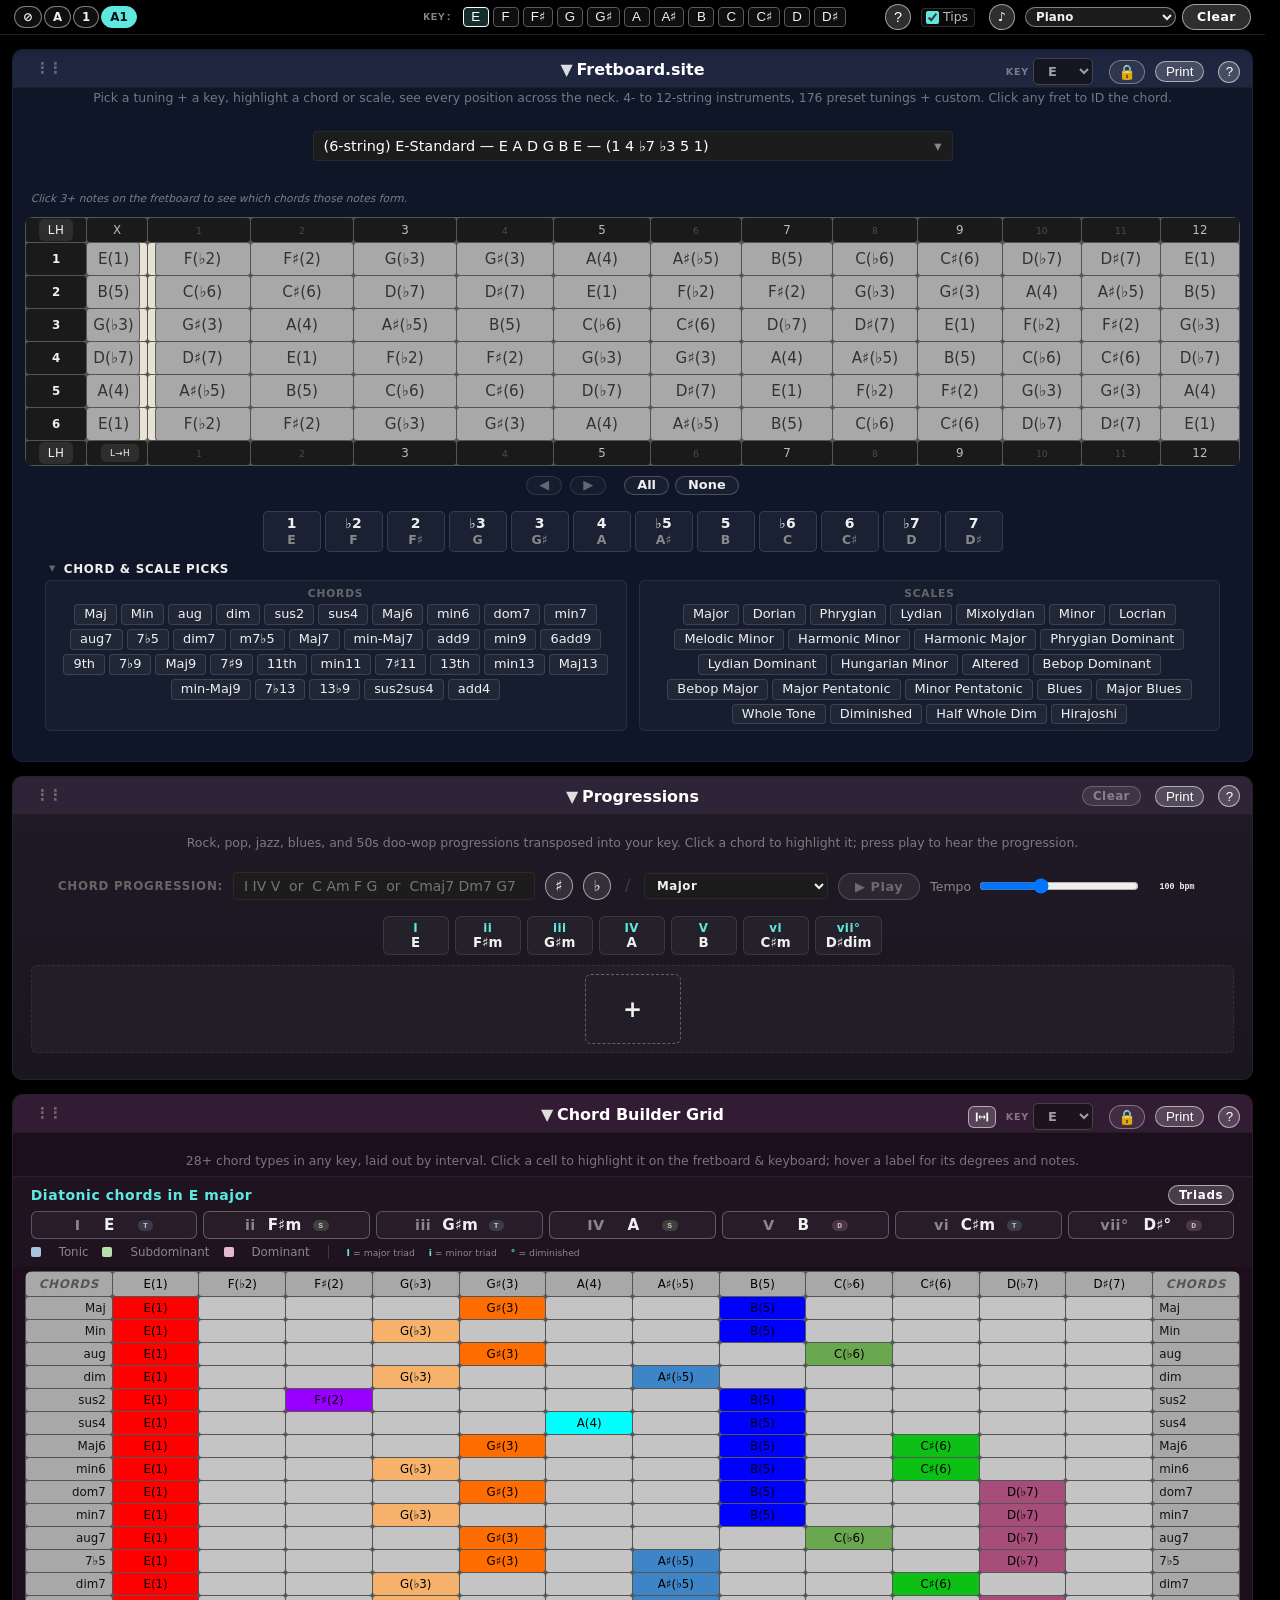
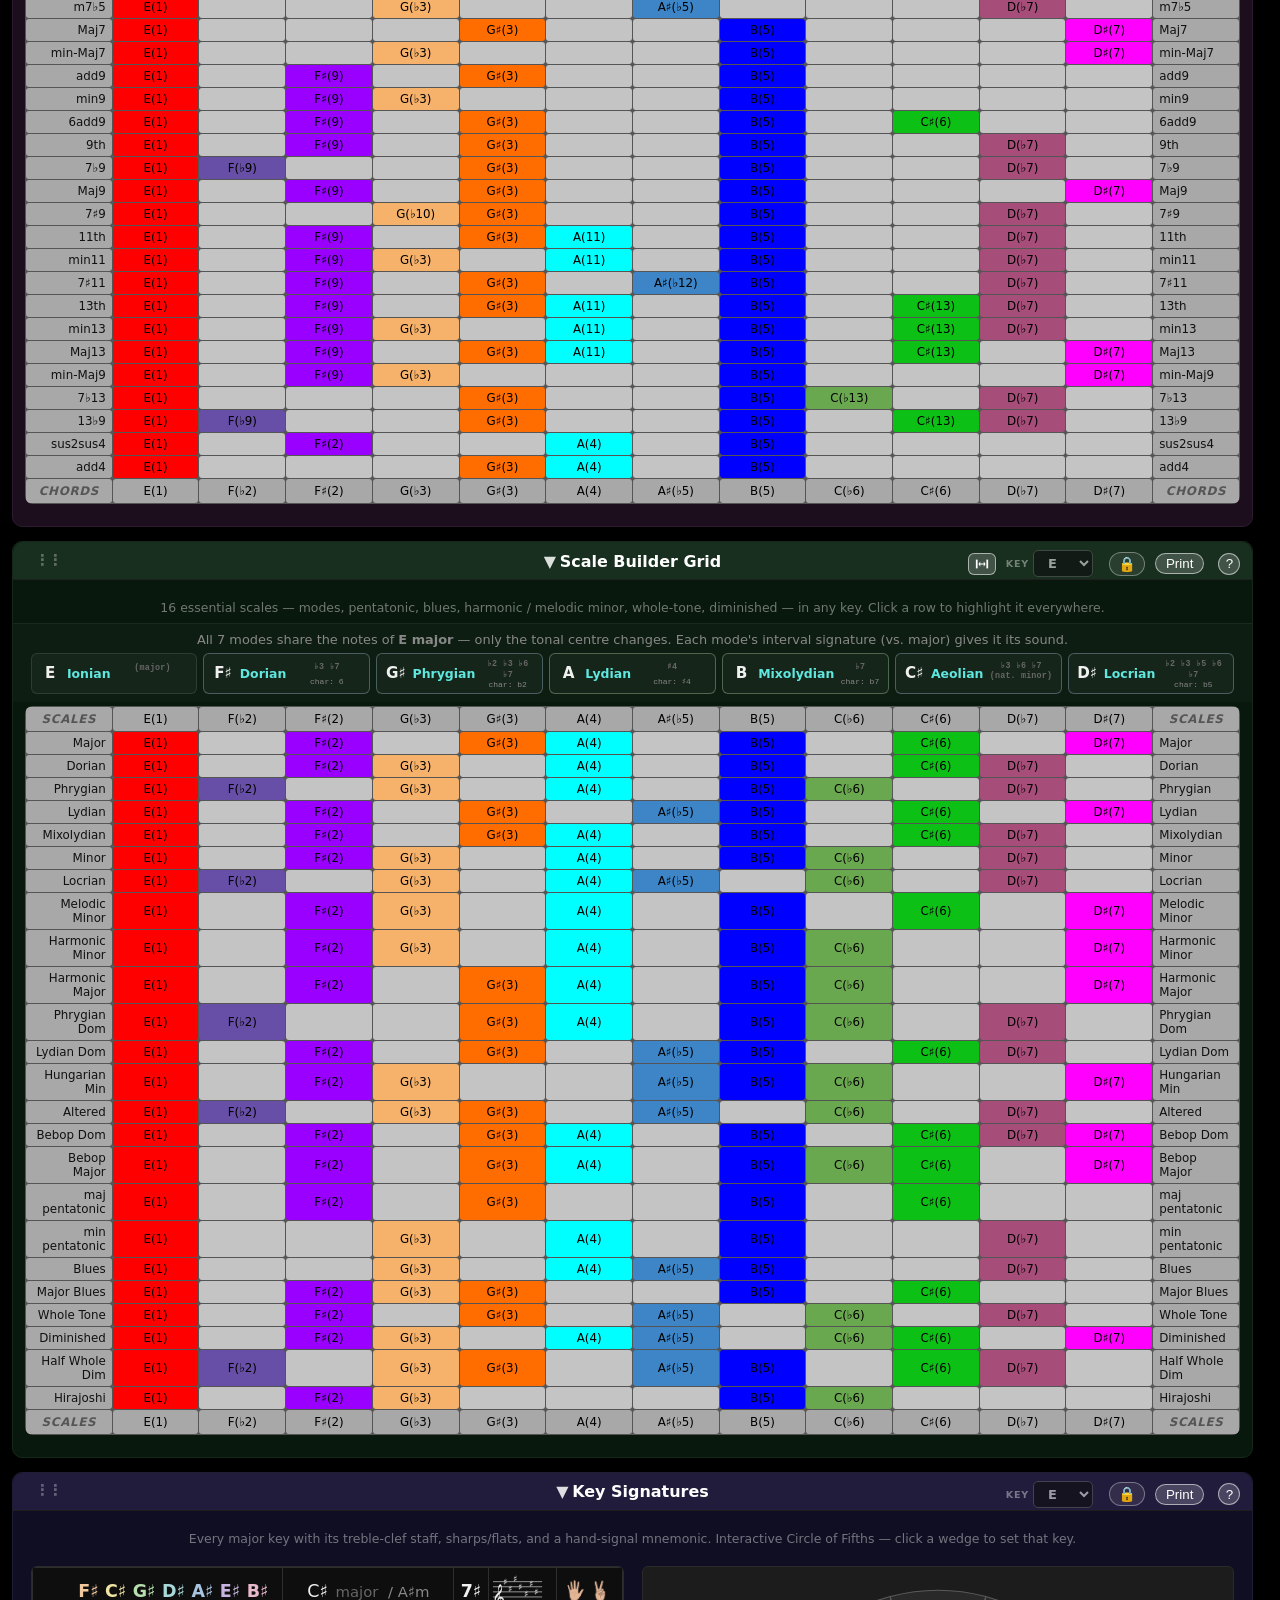
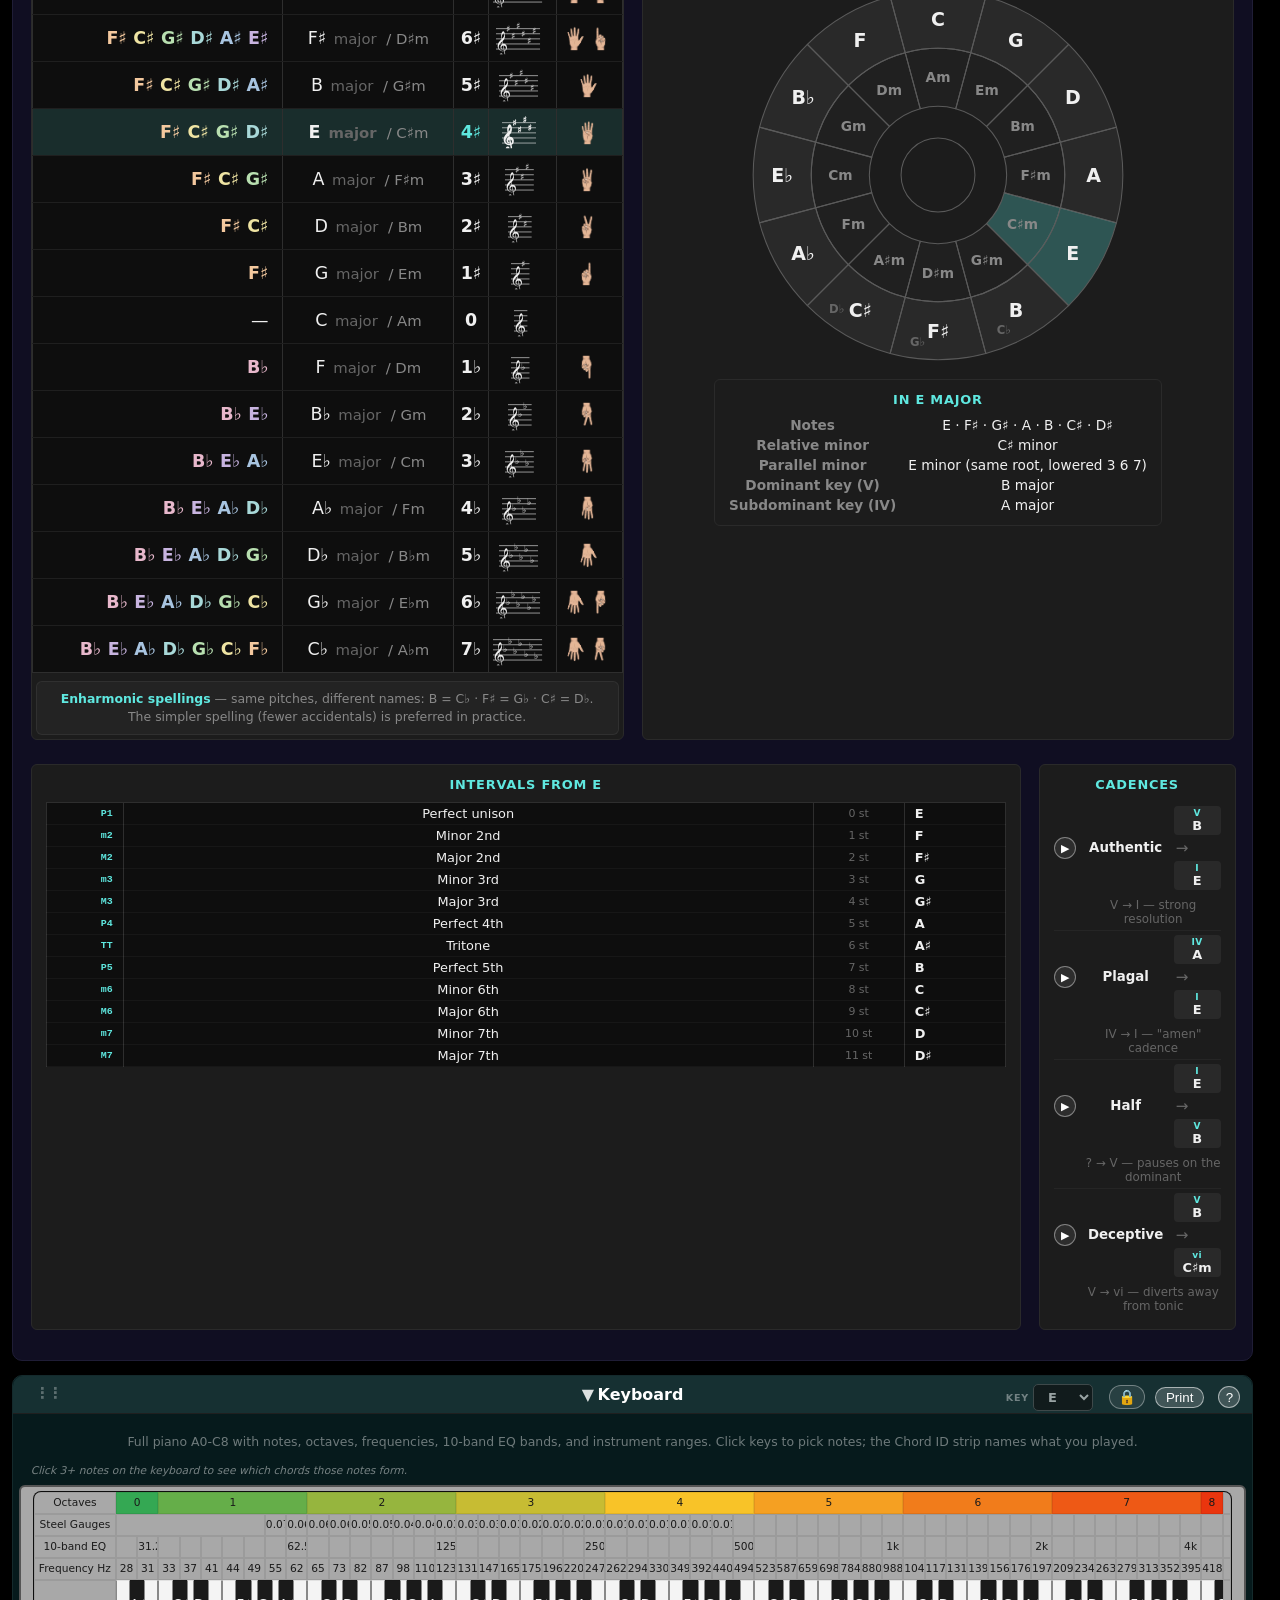
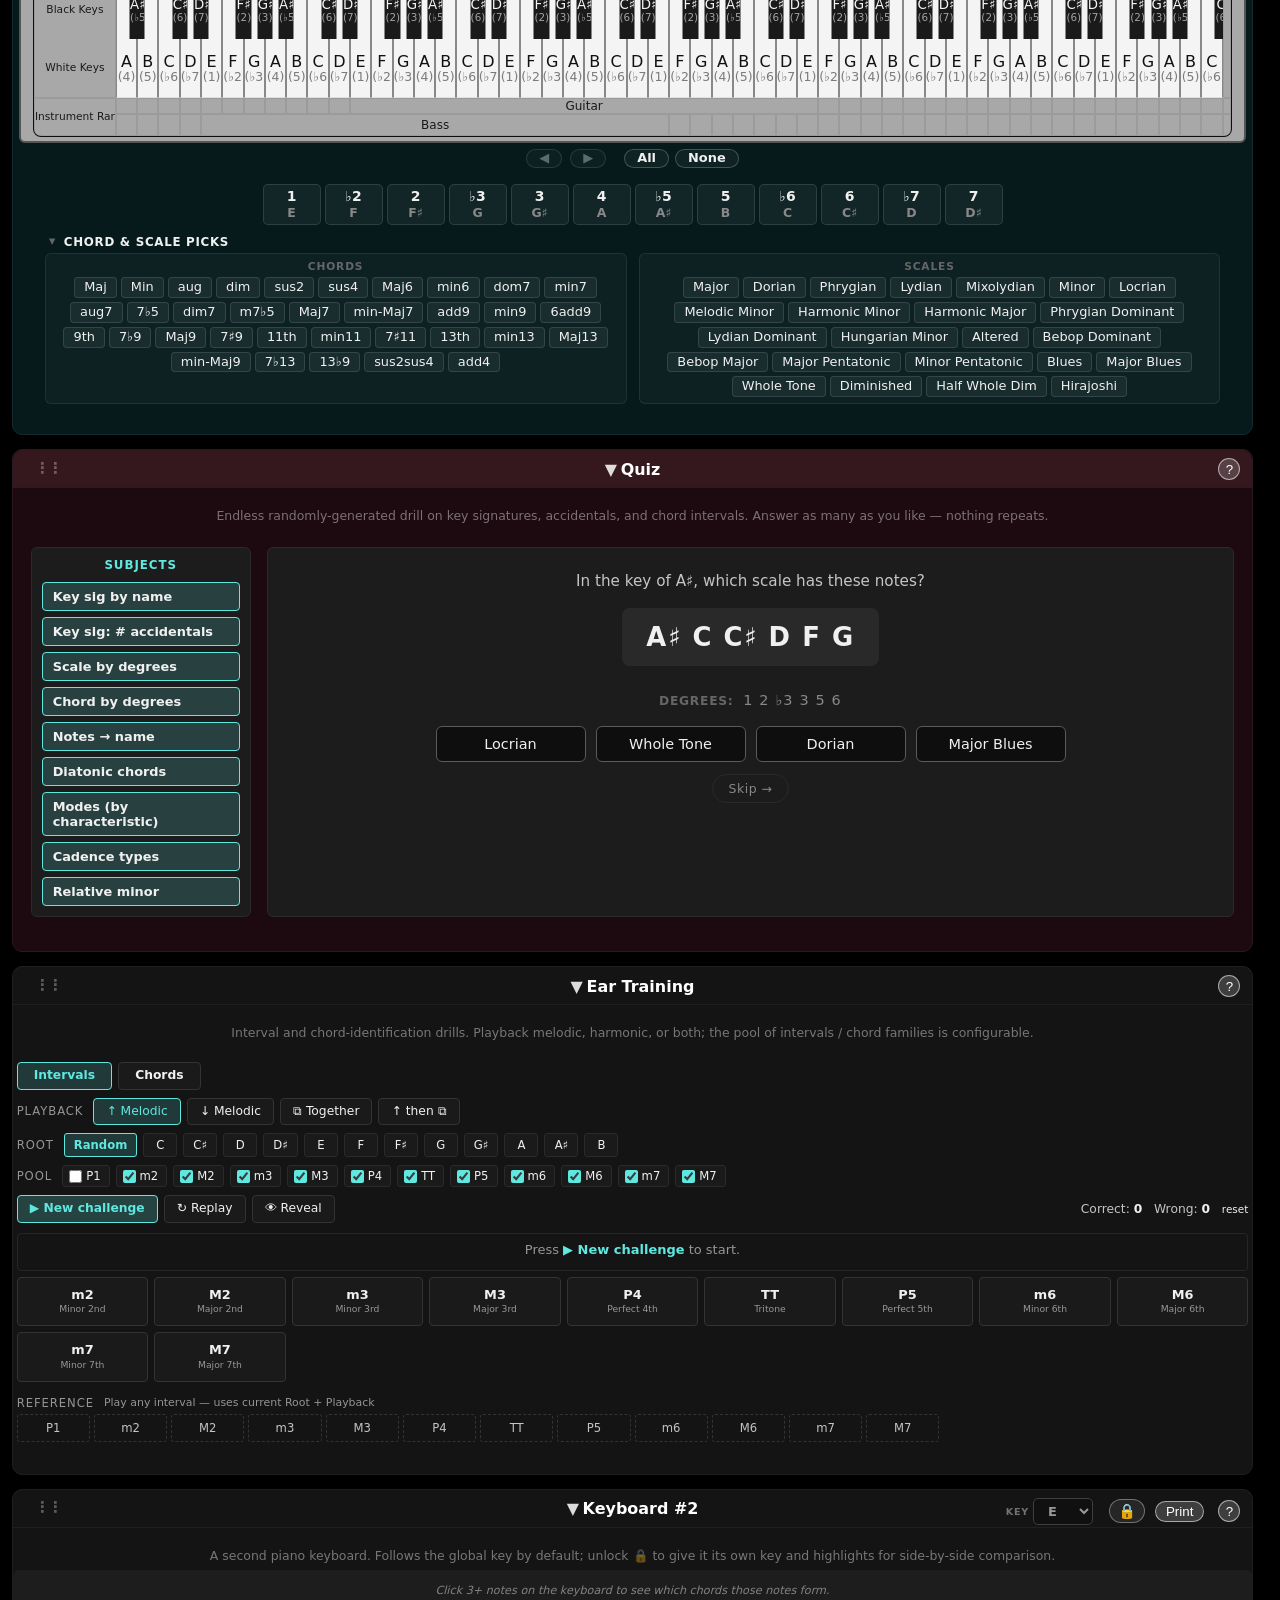
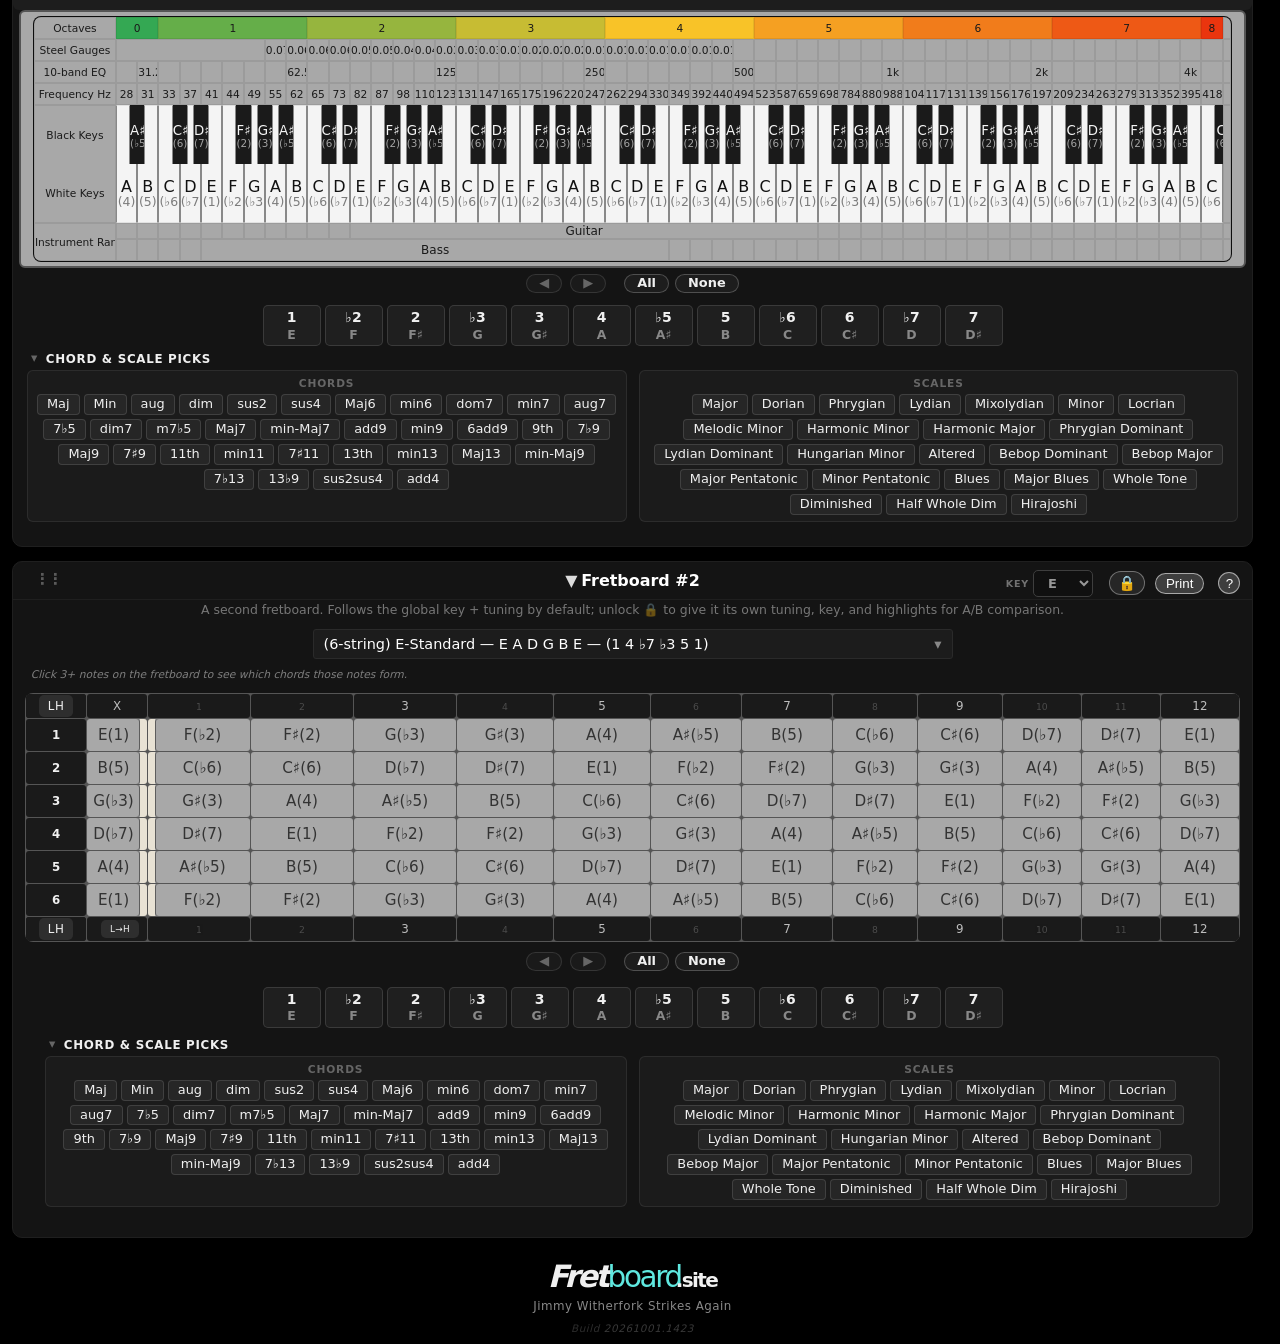
==== index.html @ fd61ff2c "applyState drives from SECTIONS registry + navigation banners Two structural improvements driving th" ====
<!doctype html>
<html lang="en">
<head>
<meta charset="utf-8">
<meta name="viewport" content="width=device-width, initial-scale=1, user-scalable=yes">

<!-- Primary SEO -->
<title>Fretboard.site — Free Guitar Chord & Scale Finder, Piano, Tab Editor</title>
<meta name="description" content="Free in-browser guitar chord finder, scale builder, fretboard explorer, piano keyboard, chord identifier, circle of fifths, and tab editor across 176 tunings.">
<meta name="author" content="Fretboard.site">
<meta name="robots" content="index, follow, max-image-preview:large">
<meta name="theme-color" content="#0a0a0a">
<link rel="canonical" href="https://fretboard.site/">

<!-- Content-Security-Policy. GitHub Pages can't send real headers so
     this ships as a meta tag; same enforcement, limited directives.
     Trust list:
       script-src — self, Google Analytics (gtag), unpkg (Tone.js).
       style-src  — self + inline (section rendering + a handful of
                    hl-colour inline overrides use style="…").
       media-src  — tonejs.github.io hosts the Salamander piano samples
                    the audio feature lazy-loads.
       connect-src — fretches to tonejs.github.io for the sample buffers
                    + GA beacon endpoints.
     frame-ancestors 'none' blocks clickjacking framing. -->
<meta http-equiv="Content-Security-Policy" content="default-src 'self'; script-src 'self' 'unsafe-inline' https://www.googletagmanager.com https://*.google-analytics.com https://unpkg.com; style-src 'self' 'unsafe-inline'; img-src 'self' data: https://*.google-analytics.com; media-src 'self' https://tonejs.github.io; connect-src 'self' https://*.google-analytics.com https://*.googletagmanager.com https://tonejs.github.io; font-src 'self' data:; frame-ancestors 'none'; base-uri 'self'; form-action 'self';">

<!-- Open Graph (Facebook / LinkedIn / iMessage previews) -->
<meta property="og:site_name" content="Fretboard.site">
<meta property="og:title" content="Fretboard.site — Free Guitar Chord & Scale Finder, Piano, Tab Editor">
<meta property="og:type" content="website">
<meta property="og:url" content="https://fretboard.site/">
<meta property="og:description" content="Free guitar chord finder, scale builder, fretboard explorer, piano keyboard, tab editor, chord identifier, circle of fifths, and 176-tuning database. Works for guitar, bass, ukulele, banjo, mandolin, lap & pedal steel.">
<meta property="og:image" content="https://fretboard.site/img/android-chrome-384x384.png">
<meta property="og:image:width" content="384">
<meta property="og:image:height" content="384">
<meta property="og:locale" content="en_US">

<!-- Twitter Card -->
<meta name="twitter:card" content="summary">
<meta name="twitter:title" content="Fretboard.site — Free Guitar Chord & Scale Finder, Piano, Tab Editor">
<meta name="twitter:description" content="Free guitar chord finder, scale builder, fretboard explorer, piano keyboard, tab editor, circle of fifths, and 176-tuning database for guitar, bass, uke, banjo, and steel.">
<meta name="twitter:image" content="https://fretboard.site/img/android-chrome-384x384.png">

<!-- Structured data: WebApplication so Google understands what the page is. -->
<script type="application/ld+json">
{
  "@context": "https://schema.org",
  "@type": "WebApplication",
  "name": "Fretboard",
  "alternateName": "Fretboard.site",
  "url": "https://fretboard.site/",
  "applicationCategory": "MultimediaApplication",
  "operatingSystem": "Web",
  "browserRequirements": "Requires JavaScript",
  "isAccessibleForFree": true,
  "description": "Free guitar chord finder, scale builder, fretboard explorer, piano keyboard, tab editor, chord identifier, circle of fifths, and 176-tuning database. Works for guitar, bass, ukulele, banjo, mandolin, lap and pedal steel.",
  "featureList": [
    "Guitar chord builder grid covering 28+ chord types",
    "Scale builder grid covering 16 scales (modes, pentatonic, blues, etc.)",
    "Click-to-pick chord identifier — name the notes you played",
    "Interactive fretboard for 4- to 12-string instruments in any key, with a second comparison fretboard for A/B tuning or key work",
    "Piano keyboard view with octave-correct frequencies and degree colouring, with a second comparison keyboard",
    "Circle of fifths and Key Signatures reference with treble-clef staves",
    "Progression builder with chord timeline, playback and tempo control",
    "Ear training — intervals, chord qualities, and scale degree drills",
    "Fake-book progression search across hundreds of jazz standards and lead sheets",
    "In-page tab editor with fretboard-click capture, print and handwriting blanks",
    "Endless music-theory practice quiz",
    "176 alternate tunings across guitar, bass, ukulele, banjo, lap and pedal steel",
    "Every selection is bookmarkable / shareable via URL state"
  ],
  "offers": { "@type": "Offer", "price": "0", "priceCurrency": "USD" }
}
</script>

<!-- FAQPage schema — eligible for rich-result FAQ snippets. -->
<script type="application/ld+json">
{
  "@context": "https://schema.org",
  "@type": "FAQPage",
  "mainEntity": [
    {
      "@type": "Question",
      "name": "How do I find a chord on guitar?",
      "acceptedAnswer": {
        "@type": "Answer",
        "text": "Pick a key in the Fretboard or Chord Builder section, then click any chord type in the chord grid (maj, min, 7, m7, dim, sus, etc.) to highlight every position of that chord across the entire fretboard in your chosen tuning."
      }
    },
    {
      "@type": "Question",
      "name": "How do I identify a chord by the notes I'm playing?",
      "acceptedAnswer": {
        "@type": "Answer",
        "text": "Use the Chord ID feature: click the fret cells (or piano keys) for the notes you're playing. Once you've selected three or more notes, Fretboard.site lists every matching chord — exact matches, chords contained in your selection, and chords your selection could complete with one or two extra notes."
      }
    },
    {
      "@type": "Question",
      "name": "What is the relative minor of a major key?",
      "acceptedAnswer": {
        "@type": "Answer",
        "text": "The relative minor sits a minor third (three semitones) below the major root and shares the same key signature. The Circle of Fifths in the Key Signatures section pairs each major key with its relative minor — e.g. C major / A minor, G major / E minor, F major / D minor."
      }
    },
    {
      "@type": "Question",
      "name": "How do I read a key signature?",
      "acceptedAnswer": {
        "@type": "Answer",
        "text": "Sharps and flats next to the treble clef tell you which notes are altered for the entire piece. The Key Signatures section shows the staff for every major key, the count of sharps or flats, the accidental notes themselves, and a hand-signal mnemonic (fingers up = sharps, fingers down = flats) for quick recall."
      }
    },
    {
      "@type": "Question",
      "name": "Does Fretboard.site work for instruments other than guitar?",
      "acceptedAnswer": {
        "@type": "Answer",
        "text": "Yes. The fretboard supports 4- to 12-string instruments and includes 176 preset tunings across guitar, bass, ukulele, banjo, mandolin, lap steel, and pedal steel — plus a fully editable Custom tuning. The piano keyboard, chord builder, scale builder, and key signatures sections are instrument-agnostic."
      }
    },
    {
      "@type": "Question",
      "name": "Is Fretboard.site free?",
      "acceptedAnswer": {
        "@type": "Answer",
        "text": "Yes. Fretboard.site is free to use in any modern browser, with no signup required for the chord/scale/fretboard tools. Every selection is encoded in the URL so you can bookmark or share an exact view."
      }
    }
  ]
}
</script>

<!-- Analytics — gtag is deferred until after the window 'load' event
     so its initial /g/collect POST doesn't race the rest of the boot
     sequence (which sometimes shows up as a misleading "Fetch failed
     loading" in the console even though the hit was sent via
     keepalive). transport_type: 'beacon' forces navigator.sendBeacon,
     which the browser doesn't surface as a fetch failure when the
     page is mid-unload. -->
<script>
  window.dataLayer = window.dataLayer || [];
  function gtag(){dataLayer.push(arguments);}
  window.addEventListener('load', function () {
    setTimeout(function () {
      const s = document.createElement('script');
      s.async = true;
      s.src = 'https://www.googletagmanager.com/gtag/js?id=G-F0MLX7FVSC';
      document.head.appendChild(s);
      gtag('js', new Date());
      gtag('config', 'G-F0MLX7FVSC', { transport_type: 'beacon' });
    }, 0);
  });
</script>

<!-- Icons / manifest -->
<link rel="icon" href="img/favicon.ico">
<link rel="apple-touch-icon" href="img/apple-touch-icon.png">
<link rel="manifest" href="img/site.webmanifest">

<!-- Analytics preconnect — overlap DNS/TLS with page parse so the
     deferred gtag loader (fired on window load) hits a warm socket. -->
<link rel="preconnect" href="https://www.googletagmanager.com" crossorigin>

<!-- Styles + scripts. defer=async-download, in-order execution after DOM
     parse — same effect as the old "load at end of body" trick without
     the layout reflow. -->
<!-- Preload the main app script so the browser fetches it in parallel
     with CSS parse instead of waiting for HTML parse completion. The
     visible fretboard SVG is painted by app.js, so this directly
     improves LCP. -->
<link rel="preload" href="js/app.js?v=20261001.1423" as="script">
<link rel="stylesheet" href="css/styles.css?v=20261001.1423">
<link rel="stylesheet" href="css/tab.css?v=20261001.1423">
<!-- Tone.js — polyphonic sampler + synth + FX rack. Lazy-loaded on
     first user audio interaction by app.js (loadTone()), not at page
     load: Tone instantiates an AudioContext + a deprecated
     ScriptProcessorNode probe on load, which would otherwise spam the
     console with autoplay-policy and deprecation warnings before the
     user has done anything. If the CDN is unreachable when first
     needed, the app falls back to its built-in triangle synth. -->
<script defer src="js/data.js?v=20261001.1423"></script>
<script defer src="js/help_text.js?v=20261001.1423"></script>
<script defer src="js/chord_lookup.js?v=20261001.1423"></script>
<script defer src="js/sortable.js?v=20261001.1423"></script>
<script defer src="js/app.js?v=20261001.1423"></script>
<script defer src="js/chord_boxes.js?v=20261001.1423"></script>
<script defer src="js/tab.js?v=20261001.1423"></script>
<script defer src="js/features.js?v=20261001.1423"></script>
<script defer src="js/sheetmusic.js?v=20261001.1423"></script>
</head>
<body>

<!-- Mobile-only hint. Shown on portrait phones; hidden on tablets/desktop
     and on landscape phones via the @media rules in styles.css. The
     close button writes `sf_mobile_hint_hidden=1` to localStorage so
     repeat visitors who dismissed the banner never see it again. -->
<div id="mobile_hint" role="note">
  <span>Fretboard.site — free guitar chord &amp; scale finder, piano keyboard, tab editor. Built for desktop; rotate to landscape or open on a wider screen for the full layout.</span>
  <button type="button" id="mobile_hint_dismiss" aria-label="Dismiss mobile notice" title="Hide this notice (we won't show it again on this device).">×</button>
</div>

<!-- Sticky site header: notes/degrees toggle on the left, KEY pills
     centered, audio + instrument + clear on the right. Stays pinned
     at the top so the controls follow the user as they scroll. The
     tuning indicator now lives in the Fretboard section header. -->
<header id="site_header" class="site_header_sticky">
  <span id="display_mode_group" class="display_mode_group" role="group" aria-label="Show notes and/or degrees">
    <button type="button" class="display_mode_btn" data-display="none" title="Hide both note names and degrees" aria-label="Hide note names and degrees">⊘</button>
    <button type="button" class="display_mode_btn" data-display="notes" title="Show note names only">A</button>
    <button type="button" class="display_mode_btn" data-display="degrees" title="Show degrees only">1</button>
    <button type="button" class="display_mode_btn" data-display="both" title="Show notes and degrees (default)">A1</button>
  </span>
  <!-- Global key picker — sits between the display-mode toggle (left)
       and the audio / instrument / clear controls (right). -->
  <div id="global_key_row" class="section_key_row"></div>
  <span id="site_global_controls">
    <button type="button" id="site_about" class="section_help" data-help="about" aria-label="About Fretboard.site" title="About Fretboard.site — a short tour of every section + tool on the page.">?</button>
    <label id="site_tips_wrap" class="site_tips_wrap" title="Toggle hover tooltips across the whole site">
      <input type="checkbox" id="site_tips_toggle" checked>
      <span class="site_tips_label">Tips</span>
    </label>
    <button type="button" id="audio_toggle" class="section_audio_toggle" aria-pressed="false" title="Audio off — click to play notes when you click a fret or key.">♪</button>
    <select id="instrument_select" class="instrument_select" title="Pick which instrument plays" aria-label="Instrument"></select>
    <a id="site_clear" class="section_clear" href="?" title="Wipe every URL parameter and return the whole site to its default state.">Clear</a>
  </span>
</header>
<!-- SEO-friendly intro lede: visible to crawlers, hidden for sighted users
     so the layout stays minimal. -->
<p id="seo_lede" class="sr_only">Fretboard.site is a free, browser-based music tool: build chords across 28+ types, audition 16 scales (including modes, pentatonic, and blues), identify chords from notes you played, explore a fretboard for any 4- to 12-string instrument across 176 alternate tunings, see every key signature with the circle of fifths, and edit guitar tablature inline. Works for guitar, bass, ukulele, banjo, mandolin, lap steel, and pedal steel.</p>

<details id="section_2" class="collapsible section" open><summary><h1 class="summary_title">Fretboard.site</h1><span class="summary_status"></span></summary>
  <div class="section_actions"><span class="summary_extras" data-summary-for="section_2"></span><button type="button" class="section_lock" data-lock-section="section_2" aria-label="Toggle: this section follows the global key or holds its own">🔒</button><button type="button" class="section_print" data-print-section="section_2" aria-label="Print">Print</button><button type="button" class="section_help" data-help="fretboard" aria-label="About" title="About this section: what it does and what each control is for.">?</button></div>
  <h2 class="sr_only">Interactive guitar fretboard explorer</h2>
  <p class="section_lead">Pick a tuning + a key, highlight a chord or scale, see every position across the neck. 4- to 12-string instruments, 176 preset tunings + custom. Click any fret to ID the chord.</p>
  <div id="fretboard_root"></div>
  <div id="fb_shift_root"></div>
  <div id="fb_below_root"></div>
  <br/>
</details>


<details id="section_11" class="collapsible section" open><summary><span class="summary_title">Progressions</span></summary><br/>
  <div class="section_actions"><button type="button" class="section_print" data-print-section="section_11" aria-label="Print">Print</button><button type="button" class="section_help" data-help="progressions" aria-label="About" title="About this section: what it does and what each control is for.">?</button></div>
  <h3 class="sr_only">Common chord progressions</h3>
  <p class="section_lead">Rock, pop, jazz, blues, and 50s doo-wop progressions transposed into your key. Click a chord to highlight it; press play to hear the progression.</p>
  <div id="progressions_root"></div>
  <br/>
</details>

<details id="section_3" class="collapsible section" open><summary><span class="summary_title">Chord Builder Grid</span><span class="summary_status"></span></summary><br/>
  <div class="section_actions"><span class="summary_extras" data-summary-for="section_3"></span><button type="button" class="section_lock" data-lock-section="section_3" aria-label="Toggle: this section follows the global key or holds its own">🔒</button><button type="button" class="section_print" data-print-section="section_3" aria-label="Print">Print</button><button type="button" class="section_help" data-help="chord_grid" aria-label="About" title="About this section: what it does and what each control is for.">?</button></div>
  <h2 class="sr_only">Chord builder — 28+ chord types in any key</h2>
  <p class="section_lead">28+ chord types in any key, laid out by interval. Click a cell to highlight it on the fretboard &amp; keyboard; hover a label for its degrees and notes.</p>
  <div id="diatonic_root"></div>
  <div id="inversions_root"></div>
  <div id="chord_grid_root"></div>
  <br/>
</details>

<details id="section_6" class="collapsible section" open><summary><span class="summary_title">Scale Builder Grid</span><span class="summary_status"></span></summary><br/>
  <div class="section_actions"><span class="summary_extras" data-summary-for="section_6"></span><button type="button" class="section_lock" data-lock-section="section_6" aria-label="Toggle: this section follows the global key or holds its own">🔒</button><button type="button" class="section_print" data-print-section="section_6" aria-label="Print">Print</button><button type="button" class="section_help" data-help="scale_grid" aria-label="About" title="About this section: what it does and what each control is for.">?</button></div>
  <h2 class="sr_only">Scale builder — modes, pentatonic, blues, and more</h2>
  <p class="section_lead">16 essential scales — modes, pentatonic, blues, harmonic / melodic minor, whole-tone, diminished — in any key. Click a row to highlight it everywhere.</p>
  <div id="modes_root"></div>
  <div id="scale_grid_root"></div>
  <br/>
</details>

<details id="section_9" class="collapsible section" open><summary><span class="summary_title">Key Signatures</span><span class="summary_status"></span></summary><br/>
  <div class="section_actions"><span class="summary_extras" data-summary-for="section_9"></span><button type="button" class="section_lock" data-lock-section="section_9" aria-label="Toggle: this section follows the global key or holds its own">🔒</button><button type="button" class="section_print" data-print-section="section_9" aria-label="Print">Print</button><button type="button" class="section_help" data-help="key_signatures" aria-label="About" title="About this section: what it does and what each control is for.">?</button></div>
  <h2 class="sr_only">Key signatures and circle of fifths reference</h2>
  <p class="section_lead">Every major key with its treble-clef staff, sharps/flats, and a hand-signal mnemonic. Interactive Circle of Fifths — click a wedge to set that key.</p>
  <div id="key_signatures_root"></div>
  <div id="key_extras_root"></div>
  <br/>
</details>

<details id="section_4" class="collapsible section" open><summary><span class="summary_title">Keyboard</span><span class="summary_status"></span></summary><br/>
  <div class="section_actions"><span class="summary_extras" data-summary-for="section_4"></span><button type="button" class="section_lock" data-lock-section="section_4" aria-label="Toggle: this section follows the global key or holds its own">🔒</button><button type="button" class="section_print" data-print-section="section_4" aria-label="Print">Print</button><button type="button" class="section_help" data-help="keyboard" aria-label="About" title="About this section: what it does and what each control is for.">?</button></div>
  <h2 class="sr_only">Interactive piano keyboard with degree colouring</h2>
  <p class="section_lead">Full piano A0-C8 with notes, octaves, frequencies, 10-band EQ bands, and instrument ranges. Click keys to pick notes; the Chord ID strip names what you played.</p>
  <div id="keyboard_key_root"></div>
  <div id="kb_identify_root"></div>
  <div class="ritz grid-container" ><table id="keyboard" class="waffle no-grid" cellspacing="0" cellpadding="0"><tbody><tr><td style="height:20px;width:80px;" class="s0" >Octaves</td><td class="s1"  colspan="6">0</td><td class="s2"  colspan="21">1</td><td class="s3"  colspan="21">2</td><td class="s4"  colspan="21">3</td><td class="s5"  colspan="21">4</td><td class="s6"  colspan="21">5</td><td class="s7"  colspan="21">6</td><td class="s8"  colspan="21">7</td><td class="s9"  colspan="3">8</td><td class="s10" ></td></tr><tr><td style="height:20px;" class="s11" >Steel Gauges</td><td class="s12"  colspan="21"></td><td class="s13"  colspan="3">0.072</td><td class="s14"  colspan="3">0.068</td><td class="s15"  colspan="3">0.068</td><td class="s16"  colspan="3">0.060</td><td class="s17"  colspan="3">0.056</td><td class="s18"  colspan="3">0.054</td><td class="s19"  colspan="3">0.048</td><td class="s13"  colspan="3">0.042</td><td class="s14"  colspan="3">0.038</td><td class="s15"  colspan="3">0.036</td><td class="s16"  colspan="3">0.034</td><td class="s17"  colspan="3">0.030</td><td class="s18"  colspan="3">0.028</td><td class="s19"  colspan="3">0.024</td><td class="s13"  colspan="3">0.021</td><td class="s14"  colspan="3">0.018</td><td class="s15"  colspan="3">0.017</td><td class="s16"  colspan="3">0.016</td><td class="s17"  colspan="3">0.014</td><td class="s18"  colspan="3">0.013</td><td class="s19"  colspan="3">0.012</td><td class="s13"  colspan="3">0.011</td><td class="s20"  colspan="3"></td><td class="s20"  colspan="3"></td><td class="s20"  colspan="3"></td><td class="s20"  colspan="3"></td><td class="s20"  colspan="3"></td><td class="s20"  colspan="3"></td><td class="s20"  colspan="3"></td><td class="s20"  colspan="3"></td><td class="s20"  colspan="3"></td><td class="s20"  colspan="3"></td><td class="s20"  colspan="3"></td><td class="s20"  colspan="3"></td><td class="s20"  colspan="3"></td><td class="s20"  colspan="3"></td><td class="s20"  colspan="3"></td><td class="s20"  colspan="3"></td><td class="s20"  colspan="3"></td><td class="s20"  colspan="3"></td><td class="s20"  colspan="3"></td><td class="s20"  colspan="3"></td><td class="s20"  colspan="3"></td><td class="s20"  colspan="3"></td><td class="s20"  colspan="3"></td><td class="s21" ></td></tr><tr><td style="height:20px;" class="s0" >10-band EQ</td><td class="s22"  colspan="3"></td><td class="s23" colspan="3">31.25</td><td class="s20"  colspan="3"></td><td class="s20"  colspan="3"></td><td class="s20"  colspan="3"></td><td class="s20"  colspan="3"></td><td class="s20"  colspan="3"></td><td class="s24"  colspan="3"></td><td class="s23" colspan="3">62.5</td><td class="s20"  colspan="3"></td><td class="s20"  colspan="3"></td><td class="s20"  colspan="3"></td><td class="s20"  colspan="3"></td><td class="s20"  colspan="3"></td><td class="s24"  colspan="3"></td><td class="s23" colspan="3">125</td><td class="s20"  colspan="3"></td><td class="s20"  colspan="3"></td><td class="s20"  colspan="3"></td><td class="s20"  colspan="3"></td><td class="s20"  colspan="3"></td><td class="s24"  colspan="3"></td><td class="s23" colspan="3">250</td><td class="s20"  colspan="3"></td><td class="s20"  colspan="3"></td><td class="s20"  colspan="3"></td><td class="s20"  colspan="3"></td><td class="s20"  colspan="3"></td><td class="s24"  colspan="3"></td><td class="s23" colspan="3">500</td><td class="s20"  colspan="3"></td><td class="s20"  colspan="3"></td><td class="s20"  colspan="3"></td><td class="s20"  colspan="3"></td><td class="s20"  colspan="3"></td><td class="s24"  colspan="3"></td><td class="s23" colspan="3">1k</td><td class="s20"  colspan="3"></td><td class="s20"  colspan="3"></td><td class="s20"  colspan="3"></td><td class="s20"  colspan="3"></td><td class="s20"  colspan="3"></td><td class="s24"  colspan="3"></td><td class="s23" colspan="3">2k</td><td class="s20"  colspan="3"></td><td class="s20"  colspan="3"></td><td class="s20"  colspan="3"></td><td class="s20"  colspan="3"></td><td class="s20"  colspan="3"></td><td class="s24"  colspan="3"></td><td class="s23" colspan="3">4k</td><td class="s20"  colspan="3"></td><td class="s10" ></td></tr><tr><td style="height:20px;" class="s0" >Frequency Hz</td><td class="s25"  colspan="3">28</td><td class="s23"  colspan="3">31</td><td class="s26"  colspan="3">33</td><td class="s27"  colspan="3">37</td><td class="s28"  colspan="3">41</td><td class="s29"  colspan="3">44</td><td class="s30"  colspan="3">49</td><td class="s25"  colspan="3">55</td><td class="s23"  colspan="3">62</td><td class="s26"  colspan="3">65</td><td class="s27"  colspan="3">73</td><td class="s28"  colspan="3">82</td><td class="s29"  colspan="3">87</td><td class="s30"  colspan="3">98</td><td class="s25"  colspan="3">110</td><td class="s23"  colspan="3">123</td><td class="s26"  colspan="3">131</td><td class="s27"  colspan="3">147</td><td class="s28"  colspan="3">165</td><td class="s29"  colspan="3">175</td><td class="s30"  colspan="3">196</td><td class="s25"  colspan="3">220</td><td class="s23"  colspan="3">247</td><td class="s26"  colspan="3">262</td><td class="s27"  colspan="3">294</td><td class="s28"  colspan="3">330</td><td class="s29"  colspan="3">349</td><td class="s30"  colspan="3">392</td><td class="s25"  colspan="3">440</td><td class="s23"  colspan="3">494</td><td class="s26"  colspan="3">523</td><td class="s27"  colspan="3">587</td><td class="s28"  colspan="3">659</td><td class="s29"  colspan="3">698</td><td class="s30"  colspan="3">784</td><td class="s25"  colspan="3">880</td><td class="s23"  colspan="3">988</td><td class="s26"  colspan="3">1047</td><td class="s27"  colspan="3">1175</td><td class="s28"  colspan="3">1319</td><td class="s29"  colspan="3">1397</td><td class="s30"  colspan="3">1568</td><td class="s25"  colspan="3">1760</td><td class="s23"  colspan="3">1976</td><td class="s26"  colspan="3">2093</td><td class="s27"  colspan="3">2349</td><td class="s28"  colspan="3">2637</td><td class="s29"  colspan="3">2794</td><td class="s30"  colspan="3">3136</td><td class="s25"  colspan="3">3520</td><td class="s23"  colspan="3">3951</td><td class="s26"  colspan="3">4186</td><td class="s10" ></td></tr><tr><td style="height:58px;" class="s31" >Black Keys</td><td class="s32" colspan="2"></td><td class="s33"  colspan="2">A♯</td><td class="s34" colspan="2"></td><td class="s35" colspan="2"></td><td class="s36"  colspan="2">C♯</td><td class="s37"></td><td class="s38"  colspan="2">D♯</td><td class="s39" colspan="2"></td><td class="s40" colspan="2"></td><td class="s41"  colspan="2">F♯</td><td class="s42"></td><td class="s43"  colspan="2">G♯</td><td class="s32"></td><td class="s44"  colspan="2">A♯</td><td class="s34" colspan="2"></td><td class="s35" colspan="2"></td><td class="s36"  colspan="2">C♯</td><td class="s37"></td><td class="s38"  colspan="2">D♯</td><td class="s39" colspan="2"></td><td class="s40" colspan="2"></td><td class="s41"  colspan="2">F♯</td><td class="s42"></td><td class="s43"  colspan="2">G♯</td><td class="s32"></td><td class="s44"  colspan="2">A♯</td><td class="s34" colspan="2"></td><td class="s35" colspan="2"></td><td class="s36"  colspan="2">C♯</td><td class="s37"></td><td class="s38"  colspan="2">D♯</td><td class="s39" colspan="2"></td><td class="s40" colspan="2"></td><td class="s41"  colspan="2">F♯</td><td class="s42"></td><td class="s43"  colspan="2">G♯</td><td class="s32"></td><td class="s44"  colspan="2">A♯</td><td class="s34" colspan="2"></td><td class="s35" colspan="2"></td><td class="s36"  colspan="2">C♯</td><td class="s37"></td><td class="s38"  colspan="2">D♯</td><td class="s39" colspan="2"></td><td class="s40" colspan="2"></td><td class="s41"  colspan="2">F♯</td><td class="s42"></td><td class="s43"  colspan="2">G♯</td><td class="s32"></td><td class="s44"  colspan="2">A♯</td><td class="s34" colspan="2"></td><td class="s35" colspan="2"></td><td class="s36"  colspan="2">C♯</td><td class="s37"></td><td class="s38"  colspan="2">D♯</td><td class="s39" colspan="2"></td><td class="s40" colspan="2"></td><td class="s41"  colspan="2">F♯</td><td class="s42"></td><td class="s43"  colspan="2">G♯</td><td class="s32"></td><td class="s44"  colspan="2">A♯</td><td class="s34" colspan="2"></td><td class="s35" colspan="2"></td><td class="s36"  colspan="2">C♯</td><td class="s37"></td><td class="s38"  colspan="2">D♯</td><td class="s39" colspan="2"></td><td class="s40" colspan="2"></td><td class="s41"  colspan="2">F♯</td><td class="s42"></td><td class="s43"  colspan="2">G♯</td><td class="s32"></td><td class="s44"  colspan="2">A♯</td><td class="s34" colspan="2"></td><td class="s35" colspan="2"></td><td class="s36"  colspan="2">C♯</td><td class="s37"></td><td class="s38"  colspan="2">D♯</td><td class="s39" colspan="2"></td><td class="s40" colspan="2"></td><td class="s41"  colspan="2">F♯</td><td class="s42"></td><td class="s43"  colspan="2">G♯</td><td class="s32"></td><td class="s44"  colspan="2">A♯</td><td class="s34" colspan="2"></td><td class="s35" colspan="2"></td><td class="s45 softmerge" ><div class="softmerge-inner" style="width:18px;left:-7px">C♯</div></td><td class="s46" ></td></tr><tr><td style="height:58px;" class="s0" >White Keys</td><td class="s47"  colspan="3">A</td><td class="s48"  colspan="3">B</td><td class="s49"  colspan="3">C</td><td class="s50"  colspan="3">D</td><td class="s51"  colspan="3">E</td><td class="s52"  colspan="3">F</td><td class="s53"  colspan="3">G</td><td class="s47"  colspan="3">A</td><td class="s48"  colspan="3">B</td><td class="s49"  colspan="3">C</td><td class="s50"  colspan="3">D</td><td class="s51"  colspan="3">E</td><td class="s52"  colspan="3">F</td><td class="s53"  colspan="3">G</td><td class="s47"  colspan="3">A</td><td class="s48"  colspan="3">B</td><td class="s49"  colspan="3">C</td><td class="s50"  colspan="3">D</td><td class="s51"  colspan="3">E</td><td class="s52"  colspan="3">F</td><td class="s53"  colspan="3">G</td><td class="s47"  colspan="3">A</td><td class="s48"  colspan="3">B</td><td class="s49"  colspan="3">C</td><td class="s50"  colspan="3">D</td><td class="s51"  colspan="3">E</td><td class="s52"  colspan="3">F</td><td class="s53"  colspan="3">G</td><td class="s47"  colspan="3">A</td><td class="s48"  colspan="3">B</td><td class="s49"  colspan="3">C</td><td class="s50"  colspan="3">D</td><td class="s51"  colspan="3">E</td><td class="s52"  colspan="3">F</td><td class="s53"  colspan="3">G</td><td class="s47"  colspan="3">A</td><td class="s48"  colspan="3">B</td><td class="s49"  colspan="3">C</td><td class="s50"  colspan="3">D</td><td class="s51"  colspan="3">E</td><td class="s52"  colspan="3">F</td><td class="s53"  colspan="3">G</td><td class="s47"  colspan="3">A</td><td class="s48"  colspan="3">B</td><td class="s49"  colspan="3">C</td><td class="s50"  colspan="3">D</td><td class="s51"  colspan="3">E</td><td class="s52"  colspan="3">F</td><td class="s53"  colspan="3">G</td><td class="s47"  colspan="3">A</td><td class="s48"  colspan="3">B</td><td class="s49" colspan="3">C</td><td class="s10" ></td></tr><tr><td style="height:20px;" class="s0"  rowspan="2">Instrument Ranges</td><td class="s54"  colspan="3"></td><td class="s54"  colspan="3"></td><td class="s54"  colspan="3"></td><td class="s55"  colspan="3"></td><td class="s56"  colspan="3"></td><td class="s56"  colspan="3"></td><td class="s56"  colspan="3"></td><td class="s56"  colspan="3"></td><td class="s56"  colspan="3"></td><td class="s56"  colspan="3"></td><td class="s57"  colspan="3"></td><td class="s58"  colspan="66">Guitar</td><td class="s54"  colspan="3"></td><td class="s54"  colspan="3"></td><td class="s54"  colspan="3"></td><td class="s54"  colspan="3"></td><td class="s55"  colspan="3"></td><td class="s54"  colspan="3"></td><td class="s54"  colspan="3"></td><td class="s54"  colspan="3"></td><td class="s54"  colspan="3"></td><td class="s54"  colspan="3"></td><td class="s54"  colspan="3"></td><td class="s54"  colspan="3"></td><td class="s54"  colspan="3"></td><td class="s54"  colspan="3"></td><td class="s54"  colspan="3"></td><td class="s54"  colspan="3"></td><td class="s54"  colspan="3"></td><td class="s54"  colspan="3"></td><td class="s54"  colspan="3"></td><td class="s10" ></td></tr><tr><td style="height:20px;" class="s54"  colspan="3"></td><td class="s54"  colspan="3"></td><td class="s54"  colspan="3"></td><td class="s59"  colspan="3"></td><td class="s60"  colspan="66">Bass</td><td class="s56"  colspan="3"></td><td class="s56"  colspan="3"></td><td class="s56"  colspan="3"></td><td class="s56"  colspan="3"></td><td class="s56"  colspan="3"></td><td class="s56"  colspan="3"></td><td class="s56"  colspan="3"></td><td class="s56"  colspan="3"></td><td class="s56"  colspan="3"></td><td class="s56"  colspan="3"></td><td class="s56"  colspan="3"></td><td class="s61"  colspan="3"></td><td class="s54"  colspan="3"></td><td class="s54"  colspan="3"></td><td class="s54"  colspan="3"></td><td class="s54"  colspan="3"></td><td class="s54"  colspan="3"></td><td class="s54"  colspan="3"></td><td class="s54"  colspan="3"></td><td class="s54"  colspan="3"></td><td class="s54"  colspan="3"></td><td class="s54"  colspan="3"></td><td class="s54"  colspan="3"></td><td class="s54"  colspan="3"></td><td class="s54"  colspan="3"></td><td class="s54"  colspan="3"></td><td class="s10" ></td></tr></tbody></table></div>
  <div id="kb_shift_root"></div>
  <div id="kb_below_root"></div>
  <br/>
</details>

<details id="section_7" class="collapsible section" open><summary><span class="summary_title">Quiz</span></summary><br/>
  <div class="section_actions"><button type="button" class="section_help" data-help="learn" aria-label="About" title="About this section: what it does and what each control is for.">?</button></div>
  <h2 class="sr_only">Music theory practice quiz</h2>
  <p class="section_lead">Endless randomly-generated drill on key signatures, accidentals, and chord intervals. Answer as many as you like — nothing repeats.</p>
  <div id="quiz_root"></div>
  <br/>
</details>

<details id="section_8" class="collapsible section feature_tab" open><summary><span class="summary_title">Tab</span></summary><br/>
  <div class="section_actions"><span class="summary_extras" data-summary-for="section_8"></span><button type="button" class="section_help" data-help="tab" aria-label="About" title="About this section: what it does and what each control is for.">?</button></div>
  <h2 class="sr_only">In-page guitar tab editor</h2>
  <p class="section_lead">In-page tab editor. Type fret numbers, articulation (h p / \ ~ x), capture frets from the mini-fretboard, add chord boxes, print blank or filled.</p>
  <div id="tab_section_root">
    <div class="tab_editor_panel">
    <div class="tab_controls">
      <label class="tab_ctl"><span>Title</span><input id="ctl_title" type="text" value="Untitled" maxlength="80"></label>
      <label class="tab_ctl"><span>Strings</span><select id="ctl_strings"><option>4</option><option>5</option><option>6</option><option>7</option><option selected>8</option><option>9</option><option>10</option><option>11</option><option>12</option></select></label>
      <label class="tab_ctl tab_ctl_tuning"><span>Tuning</span><select id="ctl_tuning"></select></label>
      <label class="tab_ctl"><span>Measures</span><input id="ctl_measures" type="number" min="1" max="64" value="8"></label>
      <label class="tab_ctl"><span>Beats / measure</span><input id="ctl_beats" type="number" min="2" max="12" value="4"></label>
      <label class="tab_ctl"><span>Subdivisions</span><select id="ctl_subdiv"><option value="1">1 (qtr)</option><option value="2" selected>2 (8th)</option><option value="3">3 (triplet)</option><option value="4">4 (16th)</option></select></label>
      <label class="tab_ctl"><span>Measures / line</span><select id="ctl_per_line"><option>2</option><option>3</option><option selected>4</option><option>5</option><option>6</option></select></label>
      <button type="button" id="btn_clear" class="ctl_btn" title="Erase every fret number from the tab. Chord boxes, title, tuning, and settings stay.">Clear notes</button>
      <button type="button" id="btn_low_high" class="ctl_btn" title="Reverse string order (highest at top)">⇅ flip strings</button>
      <button type="button" class="btn_print_blank ctl_btn" title="Print blank tab pages">Print blank</button>
      <button type="button" class="btn_print_tab ctl_btn" title="Print tab only (no chord boxes)">Print tab</button>
      <button type="button" class="btn_print_boxes ctl_btn" title="Print chord boxes only">Print boxes</button>
      <button type="button" class="btn_print ctl_btn" title="Print everything (chord boxes + tab)">Print all</button>
    </div>
    <div class="tab_help">
      <p>Type a fret number (0–99) into a cell.</p>
      <p>Symbols: <code>h</code> hammer, <code>p</code> pull, <code>/</code> slide up, <code>\</code> slide down, <code>~</code> vibrato, <code>x</code> mute.</p>
      <p>Cell navigation: <code>Tab</code> moves right, <code>Enter</code> moves down, arrow keys go any direction.</p>
      <p>String labels (left edge) are editable. <code>↑</code>&nbsp;/&nbsp;<code>↓</code> moves between strings; <code>Enter</code> drops into the first cell on the same row.</p>
    </div>
    <details id="tab_capture" class="tab_capture">
      <summary><span class="tab_capture_title">Capture from fretboard</span><span class="tab_capture_hint">Click a fret to write that value into the cursor cell.</span></summary>
      <div id="tab_capture_body">
        <div class="tab_capture_bar">
          <button type="button" class="tcap_btn tcap_btn_rec"   id="tcap_rec"   title="Record on/off — when on, fretboard clicks write to the cursor cell">⏺</button>
          <button type="button" class="tcap_btn"                id="tcap_chord" title="Chord lock — clicks stack on the same column without advancing the cursor">⫳</button>
          <button type="button" class="tcap_btn"                id="tcap_next"  title="Advance cursor by the step amount (without writing)">▶</button>
          <button type="button" class="tcap_btn"                id="tcap_back"  title="Erase last entry; cursor steps back">⌫</button>
          <button type="button" class="tcap_btn"                id="tcap_rest"  title="Rest — advance cursor without writing anything">⊘</button>
          <button type="button" class="tcap_btn"                id="tcap_reset" title="Cursor jumps to row 0 column 0">⏮</button>
          <span class="tcap_step" title="Cells the cursor advances after each fret click. 1 = one subdivision (an 8th note when subdiv=2), 2 = two subdivisions (a quarter note when subdiv=2), and so on.">Advance
            <button type="button" class="tcap_step_dn" id="tcap_step_dn" aria-label="Decrease advance">−</button>
            <span class="tcap_step_val" id="tcap_step_val">1</span>
            <button type="button" class="tcap_step_up" id="tcap_step_up" aria-label="Increase advance">+</button>
          </span>
          <span class="tcap_status" id="tcap_status" aria-live="polite"></span>
        </div>
        <div id="tab_mini_fretboard"></div>
      </div>
    </details>
    </div><!-- /.tab_editor_panel -->
    <details id="chord_boxes_section" class="chord_boxes_section" open>
      <summary>
        <span class="cb_title">Chord boxes</span>
        <span class="cb_hint">Click a fret to place a dot. Click above the box to toggle × (mute) or ○ (open). Use −/+ to slide the box up the neck.</span>
      </summary>
      <div class="cb_controls">
        <button type="button" id="cb_add" class="ctl_btn" title="Add a blank chord-box diagram above the tab.">+ Add box</button>
        <button type="button" id="cb_clear" class="ctl_btn" title="Remove every chord-box diagram. Written tab is untouched.">Clear all</button>
      </div>
      <div id="chord_boxes_grid"></div>
    </details>
    <div id="tab_paper">
      <div id="tab_title_block">
        <div id="tab_title_print" class="tab_title_print"></div>
        <div id="tab_subtitle_print" class="tab_subtitle_print"></div>
      </div>
      <div id="tab_grid"></div>
    </div>
  </div>
  <br/>
</details>

<details id="section_10" class="collapsible section feature_sheetmusic" open><summary><span class="summary_title">Sheet Music</span></summary><br/>
  <div class="section_actions"><button type="button" class="section_help" data-help="sheetmusic" aria-label="About" title="About this section: what it does and what each control is for.">?</button></div>
  <h2 class="sr_only">Searchable sheet-music & chord-progression library</h2>
  <p class="section_lead">Search 4,000+ jazz &amp; pop fake-book progressions. Each song shows key, time signature, chord changes, and Nashville-degree analysis for easy transposing.</p>
  <div id="sheetmusic_root">
    <div class="sm_placeholder">
      Searchable chord progressions extracted from the fake-book library — 4,000+ jazz / pop standards with key, time signature, and Nashville-degree analysis. Currently in admin testing; data wiring is the next stage.
    </div>
  </div>
  <br/>
</details>

<details id="section_12" class="collapsible section"><summary><span class="summary_title">Ear Training</span></summary><br/>
  <div class="section_actions"><button type="button" class="section_help" data-help="ear_training" aria-label="About" title="About this section: what it does and what each control is for.">?</button></div>
  <h2 class="sr_only">Ear training — interval &amp; chord identification drills</h2>
  <p class="section_lead">Interval and chord-identification drills. Playback melodic, harmonic, or both; the pool of intervals / chord families is configurable.</p>
  <div id="ear_root"></div>
  <br/>
</details>

<details id="section_14" class="collapsible section kb_instance_2" data-kb-inst="2" open><summary><span class="summary_title">Keyboard #2</span><span class="summary_status"></span></summary><br/>
  <div class="section_actions"><span class="summary_extras" data-summary-for="section_14"></span><button type="button" class="section_lock" data-lock-section="section_14" aria-label="Toggle: this section follows the global key or holds its own">🔒</button><button type="button" class="section_print" data-print-section="section_14" aria-label="Print">Print</button><button type="button" class="section_help" data-help="keyboard" aria-label="About" title="About this section: what it does and what each control is for.">?</button></div>
  <h2 class="sr_only">Second keyboard — independent key</h2>
  <p class="section_lead">A second piano keyboard. Follows the global key by default; unlock 🔒 to give it its own key and highlights for side-by-side comparison.</p>
  <div id="keyboard_key_root_2"></div>
  <div id="kb_identify_root_2"></div>
  <div id="kb_waffle_wrap_2"></div>
  <div id="kb_shift_root_2"></div>
  <div id="kb_below_root_2"></div>
  <br/>
</details>

<details id="section_13" class="collapsible section fb_instance_2" data-fb-inst="2" open><summary><span class="summary_title">Fretboard #2</span><span class="summary_status"></span></summary>
  <div class="section_actions"><span class="summary_extras" data-summary-for="section_13"></span><button type="button" class="section_lock" data-lock-section="section_13" aria-label="Toggle: this section follows the global key or holds its own">🔒</button><button type="button" class="section_print" data-print-section="section_13" aria-label="Print">Print</button><button type="button" class="section_help" data-help="fretboard" aria-label="About" title="About this section: what it does and what each control is for.">?</button></div>
  <h2 class="sr_only">Second fretboard — independent tuning and key</h2>
  <p class="section_lead">A second fretboard. Follows the global key + tuning by default; unlock 🔒 to give it its own tuning, key, and highlights for A/B comparison.</p>
  <div id="fretboard_root_2"></div>
  <div id="fb_shift_root_2"></div>
  <div id="fb_below_root_2"></div>
  <br/>
</details>

<footer id="site_footer">
  <div id="site_title"><a href="?" aria-label="Reset to Fretboard.site home view"><span class="slant" aria-hidden="true">Fret</span><span class="finder" aria-hidden="true">board</span><span class="pro" aria-hidden="true">.site</span></a></div>
  <a href="#" id="reset_section_order" style="display:none" title="Return every section to the original top-to-bottom order.">Reset section order</a>
  <a href="#" id="footer_witherfork">Jimmy Witherfork Strikes Again</a>
  <div id="build_num">20261001.1423</div>
</footer>

</body>
</html>
---- css/styles.css ----
/*********************************************************************************************************************
                            NOIR WHITE THEME — palette tokens
*********************************************************************************************************************/
:root {
  /* Three-level dark palette so every layer reads distinctly:
       page  (deepest, almost-black)  →  section body (lifted)  →  section
       header (brightest of the three, sits like a tab on top of the body).
     Inputs / popovers reuse --bg-elevated (mid-tone). */
  --bg:            #000000;   /* page background — pure black */
  --bg-elevated:   #1c1c1c;   /* inputs / popovers / dropdowns */
  --bg-hover:      #2a2a2a;
  --surface:       #141414;   /* section body — lifted from the page */
  --surface-head:  #232323;   /* section header — top tab, brightest layer */
  --status-bg:     #0e0e0e;   /* sticky status bar — between page and section body */
  --surface-raised:#1a1a1a;
  --border:        #2e2e2e;
  --border-strong: #5a5a5a;
  --border-soft:   #1a1a1a;
  --fg:            #ffffff;
  --text:          #f0f0f0;
  --muted:         #888888;
  --muted-dim:     #666666;
  --accent:        #ffffff;
  --accent-hi:     #5fe8e0;
  --catno:         #5fe8e0;
  --radius:        6px;
  --input-h:       28px;
  --font: Optima, "Optima Nova", "Avenir Next", Avenir, Futura, "Trebuchet MS", Geneva, "Helvetica Neue", system-ui, sans-serif;
}

/*********************************************************************************************************************
                            WIDTHS / HEIGHTS
*********************************************************************************************************************/
table                                      {  min-width:960px;  width:98%;                                           }
.section                                   {  width:98%; min-width:1000px; max-width: 1400px; margin:14px auto; padding:0;
                                              border-radius:10px;
                                              background: var(--surface);
                                              border: 1px solid #1f1f1f;
                                              box-shadow: 0 4px 14px rgba(0,0,0,0.45),
                                                          0 1px 3px rgba(0,0,0,0.35),
                                                          0 1px 0 rgba(255,255,255,0.03) inset;                        }
/* Nested sections (e.g. Tunings inside Fretboard) get a softer shadow so
   they read as lifted slightly off the parent card without competing. */
.nested_section                            {  box-shadow: 0 2px 6px rgba(0,0,0,0.35),
                                                          0 1px 0 rgba(255,255,255,0.03) inset !important;             }
/* Progressions sits between Fretboard and Chord Builder — slightly
   warmer surface so the section reads as a distinct workspace. */
#section_11                                {  background: linear-gradient(180deg,
                                                #1f1a25 0%, #1a1620 100%) !important;                                   }
#view_src, #print_btn                      {  width:100px;                                                           }                
.cg_chord_label                            {  width:88px !important;                                                 }
.cg_deg_header                             {  height:24px !important;                                                 }
#f0,#f_cyo,#f_cyo_dark                     {  width:5%;                                                              }
#f1                                        {  width:8.5%;                                                            }            
#f2,#f3                                    {  width:8.5%;                                                            }
#f4,#f5                                    {  width:8%;                                                              }
#f6,#f7                                    {  width:7.5%;                                                            }
#f8,#f9                                    {  width:7%;                                                              }
#f10,#f11,#f12                             {  width:6.5%;                                                            }                
/*********************************************************************************************************************
                            BG COLORS
*********************************************************************************************************************/
body, #hl_button                           {  background-color: var(--bg) !important;                                }
#hl_button_x, #view_src, #print_btn,table  {  background-color:#0e0e0e;                                              }
#section_3,#section_4,#section_5, #section_1,#section_2
                                           {  background-color:#0a0a0a;                                              }
/* Fretboard + chord/scale grids share the same light 'tabletop' so the three
   visualizations read as one family. Tunings list stays on the dark surface. */
/* Table bg now acts as the "grout" between cells — darker than the cell
   fills (#a8a8a8) so the 1px border-spacing reads as a deliberate frame
   around every cell rather than empty gap. */
:is(#fretboard, #fretboard_2), #chord_grid, #scale_grid
                                           {  background-color:#555555;                                              }
#_no_highlight_, #_x_                      {  background-color:#a8a8a8;                                              }
/* Slightly lighter grey for the empty interior cells in the chord +
   scale builder grids so the populated cells pop a bit more. */
#chord_grid #_x_, #scale_grid #_x_         {  background-color:#c4c4c4;                                              }
#tunings                                   {  background-color:#0a0a0a;                                              }
table.sortable                             {  background-color:#0a0a0a;                                              }
table.sortable tbody tr:nth-child(odd)     {  background-color:#1a1a1a;                                              }
#fretnums, #f_cyo_dark                     {  background-color:#1a1a1a;                                              }
#_x_                                       {  accent-color:#1a1a1a;                                                  }
#red_bg                                    {  background-color:#ff0000 !important;                                   } 
#_1_                                       {  background-color:#ff0000;  accent-color:#ff0000;                       }
#_b2_                                      {  background-color:#674ea7;  accent-color:#674ea7;                       } 
#_2_                                       {  background-color:#9900ff;  accent-color:#9900ff;                       }
#_b3_                                      {  background-color:#f6b26b;  accent-color:#f6b26b;                       }
#_3_                                       {  background-color:#ff6d01;  accent-color:#ff6d01;                       }
#_4_                                       {  background-color:#00ffff;  accent-color:#00ffff;                       }
#_b5_                                      {  background-color:#3d85c6;  accent-color:#3d85c6;                       }
#_5_                                       {  background-color:#0000ff;  accent-color:#0000ff;                       }
#_b6_                                      {  background-color:#6aa84f;  accent-color:#6aa84f;                       }
#_6_                                       {  background-color:#0cc016;  accent-color:#0cc016;                       }
#_b7_                                      {  background-color:#a64d79;  accent-color:#a64d79;                       }
#_7_                                       {  background-color:#ff00ff;  accent-color:#ff00ff;                       }
/* Screen-reader-only utility: kept in the DOM so crawlers and assistive
   tech read it, but invisible (and not focusable) for sighted users. */
.sr_only {
  position: absolute !important;
  width: 1px !important;
  height: 1px !important;
  padding: 0 !important;
  margin: -1px !important;
  overflow: hidden !important;
  clip: rect(0, 0, 0, 0) !important;
  white-space: nowrap !important;
  border: 0 !important;
}
/* Section lead paragraphs — one-line summary of what each section
   does, shown muted and compact right under the section's title bar.
   Visible to sighted users and remains readable to crawlers (not
   using .sr_only). Hidden when printing so sheets stay dense. */
.section_lead {
  margin: 2px 14px 6px;
  color: rgba(255,255,255,0.42);
  font: 400 0.82em var(--font);
  line-height: 1.35;
  text-align: center;
}
@media print { .section_lead { display: none !important; } }

/*********************************************************************************************************************
                            FONT FAMILY
*********************************************************************************************************************/
/* Reserve the vertical scrollbar gutter at all times so opening the
   tunings popup (or any tall popover) doesn't cause the page content
   to jump left when a scrollbar appears. */
html { scrollbar-gutter: stable; }
body { font-family: var(--font); }
/*********************************************************************************************************************
                            FONT SIZES
*********************************************************************************************************************/
body                                       {  font-size:0.95em;                                                      }
h1,.slant                                  {  font-size:0.92em;                                                      }
.finder                                    {  font-size:0.88em;                                                      }
h2                                         {  font-size:1.4em;                                                       }
.pro                                       {  font-size:.6em;                                                        }
h3                                         {  font-size:1.05em;                                                      }
#info_l, #info_r                           {  font-size:1em;                                                         }
#fretnums                                  {  font-size:.78em;                                                       }
h4                                         {  font-size:1.05em;                                                      }
#hl_button, #hl_button_x                   {  line-height:3em;                                                       }
/*********************************************************************************************************************
                            FONT COLORS
*********************************************************************************************************************/
body, a,a:link,a:visited,a:active, #f_cyo, #f_cyo_dark 
                                           {  color: #f0f0f0 !important;                                              }                            
.finder                                    {  color:var(--accent-hi) !important;                                    }
.red_fg, #red_fg                           {  color:var(--accent-hi) !important;                                    }
a:hover                                    {  color:var(--accent-hi);                                                }
/* Degree-colored cells need dark text against their bright backgrounds (everything
   except _5_, which has its own light text on dark blue) — body's light color
   would be illegible on orange / magenta / cyan / etc. */
#_1_, #_b2_, #_2_, #_b3_, #_3_, #_4_, #_b5_, #_b6_, #_6_, #_b7_, #_7_
                                           {  color:#000000 !important;                                              }
#_no_highlight_, #_x_                      {  color:#333333 !important;                                              }
/* When any degree is highlighted, fade the non-chosen cells' text so
   the colored picks visually pop. Applies to BOTH fretboards. */
:is(#fretboard, #fretboard_2)[data-any-hl="y"] #_no_highlight_
                                           {  color: rgba(100,100,100,0.55) !important;                                }
/* The fretboard's _5_ cells stay light-text-on-dark-blue, but in the
   chord + scale builder grids the _5_ header / chord-label cells use
   the shared light-grey background — so their text needs to be dark
   too, matching every other column label. */
#chord_grid #_5_, #scale_grid #_5_         {  color:#000000 !important;                                              }
/* Chord/scale name links in the builder header rows now sit on a light grid
   bg — text needs to be dark to read. */
#chord_grid a, #scale_grid a               {  color:#111 !important;                                                 }
#fretnums, #blurb                          {  color:#bdbdbd;                                                         }
/* Non-marker frets (1, 2, 4, 6, 8, 10, 11) get a smaller, dimmer label so
   they're readable but don't compete with the marker frets (3, 5, 7, 9, 12). */
#fretnums .fret_minor                      {  font-size: 0.78em; color: #555555; opacity: 0.85;                       }

/* Leftmost fretboard column — string number as a plain muted label.
   (The old "custom tuning" preset-loader dropdown that lived in this
   cell was retired in Phase 3; the custom editor now lives inside
   the tuning picker popover instead.) */
.fb_string_num                             {  color: rgba(255,255,255,0.35);
                                              font-size: 0.78em; font-weight: 600;
                                              padding: 4px 2px;                                                        }
#_5_                                       {  color:#dddddd;                                                         }
._i_                                       {  color:#ff0000;                                                         }
._ii_                                      {  color:#9900ff;                                                         }    
._mii_                                     {  color:#674ea7;                                                         }     
._iii_, .Major, .Maj                       {  color:#ff6d01;                                                         }    
._miii_, .Minor, .Min, .Min7               {  color:#c5a250;                                                         }    
._iv_                                      {  color:#00ffff;                                                         }
._v_                                       {  color:#0000ff;                                                         }    
._mv_, .Dim, .Dim7, .Major_Pentatonic      {  color:#3d85c6;                                                         }
._vi_, .Melodic_Minor, .Maj6, .Min6        {  color:#0cc016;                                                         }    
._mvi_, .Harmonic_Minor, .Aug              {  color:#6aa84f;                                                         }
._vii_, .Maj7                              {  color:#ff00ff;                                                         }    
._mvii_, .Minor_Pentatonic, .Dom7          {  color:#a64d79;                                                         }
/*********************************************************************************************************************
                            FONT WEIGHTS / STYLES / SPACING / ETC
*********************************************************************************************************************/
body                                       {  font-weight:500;
                                              /* Sections may legitimately contain wide tables (the keyboard runs
                                                 ~1400px). Cap the body so the page doesn't horizontally scroll;
                                                 each wide section gets its own internal scroll container instead. */
                                              overflow-x: hidden;                                                    }
a:hover,a,a:link,a:visited,a:active        {  text-decoration:none;                                                  }
.finder                                    {  font-weight:normal;                                                    }
.slant                                     {  font-style:oblique;                                                    }
.slant,.finder,.pro                        {  letter-spacing:-.08em;                                                 }
/*********************************************************************************************************************
                            PADDING / MARGINS
*********************************************************************************************************************/
:is(#fretboard, #fretboard_2), #chord_grid, #scale_grid, :is(#keyboard, #keyboard_2), #tunings
                                           {  margin: 4px auto 4px auto;         padding: 0;                        }
body                                       {  margin: 0;                          padding: 0;                        }
.pro                                       {  margin-left:-5px; }
h1, h2, h3, h4, input                      {  margin: 6px auto 6px auto ; }
#info_l, #info_r, #view_src, #print_btn    {  margin: .5vmax 3vmax .5vmax 3vmax;  padding: auto;                     }
#hl_button, #hl_button_x                   {  margin: 6px 14px 6px 10px;          padding: 4px 8px 4px 8px;          }
#tunings td                                {                                      padding: 6px 12px 6px 12px;        }
#f_cyo,#f_cyo_dark,#_x_,#_1_,#_b2_,#_2_,#_b3_,#_3_,#_4_,#_b5_,#_5_,#_b6_,#_6_,#_b7_,#_7_
                                           {                                      padding: 4px;                      }
/******************************************** ************************************************************************
                            POSITIONS / ALIGNMENTS / FLOAT / DISPLAY / OVERFLOW / WHITE-SPACE
*********************************************************************************************************************/
body, #info_l, #info_r, #view_src, #print_btn, #f_cyo, #f_cyo_dark, #tunings tr 
                                           {  text-align:center;                                                     }
#tunings td, #blurb                        {  text-align:left;                                                       }
.name                                      {  text-align:right;                                                      }
.cg_chord_label                            {  text-align:center;                                                     }
.cg_deg_header                             {  text-align:center;                                                     }

#hl_button, #hl_button_x, #info_l, #info_r, #view_src, #print_btn
                                           {  display:inline;                                                        }
           
#view_src, #info_l                         {  float:left;                                                            }
#print_btn, #info_r                        {  float:right;                                                           }
             
:is(#keyboard, #keyboard_2) td, :is(#keyboard, #keyboard_2) tr
                                           {  white-space:nowrap; overflow:hidden;                                   }
table                                      {  table-layout:fixed; position:inherit;                                  }
#section_3,#section_4,#section_5, #section_1,#section_2
                                           {  table-layout:fixed;                                                    }
table td                                   {  vertical-align:middle;                                                 }
            
/*********************************************************************************************************************
                            BORDERS / CORNERS
*********************************************************************************************************************/
#view_src, #print_btn, #hl_button, #hl_button_x
                                           {  border-radius:10px;                                                    }
:is(#fretboard, #fretboard_2), #chord_grid, #scale_grid, :is(#keyboard, #keyboard_2), #tunings
                                           {  border-radius:8px;     overflow:hidden;                                }
/* Keyboard sits on a grey piano-body inside the dark section frame —
   matches the fretboard's tabletop colour. */
/* Keyboard keeps its piano-look internal borders + tabletop colour — the
   grid grout treatment doesn't fit because the cells aren't rounded. The
   OUTER frame uses the same #555 the grids use as grout, so the keyboard
   reads as part of the same family of cards. */
.ritz                                      {  background-color:#a8a8a8; padding:0;
                                              border: 2px solid #555555; border-radius:6px; margin:0 6px;
                                              /* Keyboard table is naturally ~1400px wide; let it scroll inside
                                                 its own card so the body never has to grow to fit it. */
                                              overflow-x: auto;                                                       }
/* Slimmer, lighter internal gridlines for the keyboard table cells. */
.ritz .waffle, .ritz .waffle td            {  border:1px solid rgba(0,0,0,0.08) !important;                            }
/* White-key cells (A B C D E F G) get a thin grey vertical border between
   each one so the keyboard reads as a row of discrete piano keys, not one
   long white slab. */
.ritz .waffle .s47, .ritz .waffle .s48, .ritz .waffle .s49,
.ritz .waffle .s50, .ritz .waffle .s51, .ritz .waffle .s52, .ritz .waffle .s53
                                           {  border-left: 1px solid #888 !important;
                                              border-right: 1px solid #888 !important;                               }
/* Black-key row — piano look:
   - The actual black-key cells (s33 = A♯, s36/s45 = C♯, s38 = D♯,
     s41 = F♯, s43 = G♯, s44 = A♯ in higher octaves) have no left/right
     borders so adjacent black-key cells in the same octave stack
     visually as one solid black rectangle.
   - The gap cells between black keys (s32, s34, s35, s37, s39, s40,
     s42) keep the same thin grey vertical borders the white keys use,
     so the white-key boundaries appear to continue UP through the
     black-key row at B-C and E-F (and, partially behind black keys, at
     every other boundary).
   - No horizontal line between this row and the white-key row below,
     so black keys appear to rest directly on the white keys. */
.ritz .waffle .s33, .ritz .waffle .s36, .ritz .waffle .s38,
.ritz .waffle .s41, .ritz .waffle .s43, .ritz .waffle .s44, .ritz .waffle .s45
                                           {  border-left: none !important;
                                              border-right: none !important;                                          }
.ritz .waffle .s32, .ritz .waffle .s34, .ritz .waffle .s35,
.ritz .waffle .s37, .ritz .waffle .s39, .ritz .waffle .s40, .ritz .waffle .s42
                                           {  border-left: 1px solid #888 !important;
                                              border-right: 1px solid #888 !important;                              }
/* Drop the horizontal border between the black-key row (5th tr) and the
   white-key row (6th tr) so the black keys rest seamlessly on the white
   keys instead of being visually capped by a divider line. */
:is(#keyboard, #keyboard_2) > tbody > tr:nth-of-type(5) > td
                                             {  border-bottom: none !important;                                       }
:is(#keyboard, #keyboard_2) > tbody > tr:nth-of-type(6) > td
                                             {  border-top: none !important;                                          }
/* Steel Gauges, MXR EQ band, and Frequency Hz rows: drop the multicolor
   scheme and let the populated cells match the white-key bg below them.
   Also clears the grey text override on the row's blank/label cells. */
.ritz .waffle .s13, .ritz .waffle .s14, .ritz .waffle .s15, .ritz .waffle .s16,
.ritz .waffle .s17, .ritz .waffle .s18, .ritz .waffle .s19,
.ritz .waffle .s23, .ritz .waffle .s25, .ritz .waffle .s26, .ritz .waffle .s27,
.ritz .waffle .s28, .ritz .waffle .s29, .ritz .waffle .s30
                                           {  background-color:#a8a8a8 !important; color:#888 !important;              }
.ritz .waffle .s12, .ritz .waffle .s22     {  color:#888 !important;                                                   }
/* The nut: a single thick bone-coloured bar between the open-string
   column and fret 1, mimicking the actual instrument. Each cell paints
   half (6px) so together they read as one continuous 12px nut with a
   subtle inset for depth. */
.nut                                       {  border-right:7px solid #e8e2d4 !important;
                                              box-shadow: inset -1px 0 0 rgba(0,0,0,0.45);                            }
.nut1                                      {  border-left:7px solid #e8e2d4 !important;
                                              box-shadow: inset 1px 0 0 rgba(0,0,0,0.45);                             }
table, table td                            {  border:1px solid var(--border); border-collapse:separate;               }
#view_src, #print_btn                      {  border:1px solid #5fe8e0;                                              }
#hl_button, #hl_button_x                   {  border:1px solid #000000 !important;                                   }
/*********************************************************************************************************************
                            SORTABLE TUNINGS TABLE AND KEYBOARD
*********************************************************************************************************************/
table.sortable th.no-sort { padding-top:0.35em; }table.sortable th button { padding:4px; margin:1px; background-color:transparent; border:none; display:inline; right:0; left:0; top:0; bottom:0; width:98%; outline:none; cursor:pointer; }table.sortable th button span { right:4px; }table.sortable th[aria-sort='descending'] span::after { content:'▼'; color:currentcolor; top:0; }table.sortable th[aria-sort='ascending'] span::after { content:'▲'; color:currentcolor; top:0; }table.sortable td,table.sortable th { padding:0.125em 0.25em; }table.sortable th:not([aria-sort]) button:focus span::after,table.sortable th:not([aria-sort]) button:hover span::after { content:'▼'; color:currentcolor; top:0; }table.show-unsorted-icon th:not([aria-sort]) button span::after { content:'▲'; color:currentcolor; position:relative; top:-3px; left:-4px; }
.ritz .waffle a { color:inherit; }.ritz .waffle .s0,.ritz .waffle .s10,.ritz .waffle .s11,.ritz .waffle .s12,.ritz .waffle .s20,.ritz .waffle .s21,.ritz .waffle .s22,.ritz .waffle .s24,.ritz .waffle .s31,.ritz .waffle .s33,.ritz .waffle .s36,.ritz .waffle .s38,.ritz .waffle .s41,.ritz .waffle .s43,.ritz .waffle .s44,.ritz .waffle .s45,.ritz .waffle .s46,.ritz .waffle .s54,.ritz .waffle .s55,.ritz .waffle .s56,.ritz .waffle .s57,.ritz .waffle .s59,.ritz .waffle .s61{ background-color:#000000 !important; }.ritz .waffle .s0,.ritz .waffle .s10,.ritz .waffle .s11,.ritz .waffle .s21,.ritz .waffle .s31,.ritz .waffle .s32,.ritz .waffle .s34,.ritz .waffle .s35,.ritz .waffle .s37,.ritz .waffle .s42,.ritz .waffle .s46{ color:#ffffff; }.ritz .waffle .s0,.ritz .waffle .s1,.ritz .waffle .s2,.ritz .waffle .s3,.ritz .waffle .s4,.ritz .waffle .s5,.ritz .waffle .s6,.ritz .waffle .s7,.ritz .waffle .s8,.ritz .waffle .s9,.ritz .waffle .s10,.ritz .waffle .s11,.ritz .waffle .s12,.ritz .waffle .s13,.ritz .waffle .s14,.ritz .waffle .s15,.ritz .waffle .s16,.ritz .waffle .s17,.ritz .waffle .s18,.ritz .waffle .s19,.ritz .waffle .s20,.ritz .waffle .s21,.ritz .waffle .s23,.ritz .waffle .s24,.ritz .waffle .s25,.ritz .waffle .s26,.ritz .waffle .s27,.ritz .waffle .s28,.ritz .waffle .s29,.ritz .waffle .s30,.ritz .waffle .s31,.ritz .waffle .s46{ font-size:8pt; }.ritz .waffle .s1{ background-color:#34a853; }.ritz .waffle .s1,.ritz .waffle .s2,.ritz .waffle .s3,.ritz .waffle .s4,.ritz .waffle .s5,.ritz .waffle .s6,.ritz .waffle .s7,.ritz .waffle .s8,.ritz .waffle .s9,.ritz .waffle .s13,.ritz .waffle .s14,.ritz .waffle .s15,.ritz .waffle .s16,.ritz .waffle .s17,.ritz .waffle .s18,.ritz .waffle .s19,.ritz .waffle .s20,.ritz .waffle .s23,.ritz .waffle .s24,.ritz .waffle .s25,.ritz .waffle .s26,.ritz .waffle .s27,.ritz .waffle .s28,.ritz .waffle .s29,.ritz .waffle .s30,.ritz .waffle .s39,.ritz .waffle .s40,.ritz .waffle .s47,.ritz .waffle .s48,.ritz .waffle .s49,.ritz .waffle .s50,.ritz .waffle .s51,.ritz .waffle .s52,.ritz .waffle .s53,.ritz .waffle .s54,.ritz .waffle .s55,.ritz .waffle .s56,.ritz .waffle .s57,.ritz .waffle .s58,.ritz .waffle .s59,.ritz .waffle .s60,.ritz .waffle .s61,.ritz .waffle .s62,.ritz .waffle .s63,.ritz .waffle .s64,.ritz .waffle .s65,.ritz .waffle .s66,.ritz .waffle .s67{ color: #f0f0f0 !important; }.ritz .waffle .s2{ background-color:#65ae49; }.ritz .waffle .s3{ background-color:#96b53e; }.ritz .waffle .s4{ background-color:#c7bc33; }.ritz .waffle .s5{ background-color:#f8c328; }.ritz .waffle .s6{ background-color:#f5a022; }.ritz .waffle .s7{ background-color:#f17c1b; }.ritz .waffle .s8{ background-color:#ee5915; }.ritz .waffle .s9{ background-color:#ea350e; }.ritz .waffle .s12{ color:#434343; }.ritz .waffle .s13,.ritz .waffle .s25{ background-color:#93c47d; }.ritz .waffle .s14,.ritz .waffle .s23{ background-color:#d5a6bd; }.ritz .waffle .s15,.ritz .waffle .s26{ background-color:#ea9999; }.ritz .waffle .s16,.ritz .waffle .s27{ background-color:#b4a7d6; }.ritz .waffle .s17,.ritz .waffle .s28{ background-color:#f9cb9c; }.ritz .waffle .s18,.ritz .waffle .s29{ background-color:#a2c4c9; }.ritz .waffle .s19,.ritz .waffle .s30,.ritz .waffle .s64{ background-color:#a4c2f4; }.ritz .waffle .s22{ color:#666666; }.ritz .waffle .s22,.ritz .waffle .s54,.ritz .waffle .s55,.ritz .waffle .s56,.ritz .waffle .s57,.ritz .waffle .s58,.ritz .waffle .s59,.ritz .waffle .s60,.ritz .waffle .s61,.ritz .waffle .s62,.ritz .waffle .s63,.ritz .waffle .s64,.ritz .waffle .s65,.ritz .waffle .s66,.ritz .waffle .s67{ font-size:9pt; }.ritz .waffle .s32,.ritz .waffle .s47{ background-color:#0cc016; }.ritz .waffle .s32,.ritz .waffle .s33,.ritz .waffle .s34,.ritz .waffle .s35,.ritz .waffle .s36,.ritz .waffle .s37,.ritz .waffle .s38,.ritz .waffle .s39,.ritz .waffle .s40,.ritz .waffle .s41,.ritz .waffle .s42,.ritz .waffle .s43,.ritz .waffle .s44,.ritz .waffle .s45{ font-size:10pt; }.ritz .waffle .s33{ color:#8e7cc3; }.ritz .waffle .s34,.ritz .waffle .s48{ background-color:#ff00ff; }.ritz .waffle .s35,.ritz .waffle .s49{ background-color:#ff0000; }.ritz .waffle .s36,.ritz .waffle .s45{ color:#674ea7; }.ritz .waffle .s37,.ritz .waffle .s50{ background-color:#9900ff; }.ritz .waffle .s38{ color:#f6b26b; }.ritz .waffle .s39,.ritz .waffle .s51{ background-color:#ff6d01; }.ritz .waffle .s40,.ritz .waffle .s52{ background-color:#00ffff; }.ritz .waffle .s41{ color:#6fa8dc; }.ritz .waffle .s42,.ritz .waffle .s53{ background-color:#0000ff; }.ritz .waffle .s43{ color:#93c47d; }.ritz .waffle .s44{ color:#d5a6bd; }.ritz .waffle .s45,.ritz .waffle .s46{ border-left:none; }.ritz .waffle .s45{ border-right:none; }.ritz .waffle .s47,.ritz .waffle .s48,.ritz .waffle .s49,.ritz .waffle .s50,.ritz .waffle .s51,.ritz .waffle .s52,.ritz .waffle .s53{ font-size:12pt; }.ritz .waffle .s58{ background-color:#6aa84f; }.ritz .waffle .s60{ background-color:#b6d7a8; }.ritz .waffle .s62{ background-color:#6d9eeb; }.ritz .waffle .s63{ background-color:#6fa8dc; }.ritz .waffle .s65{ background-color:#9fc5e8; }.ritz .waffle .s66{ background-color:#cfe2f3; }.ritz .waffle .s67{ background-color:#c9daf8; }
/*********************************************************************************************************************
                            RESPONSIVE — keep every section visible on mobile
*********************************************************************************************************************/
/* The fretboard / chord builder / scale builder / keyboard need their full
   1000px+ width to read correctly. On phones / tablets we keep the layout
   intact and let the page scroll horizontally — combined with the
   <meta name="viewport" content="width=1280"> in index.html, the browser
   shows a zoomed-out version of the desktop layout that the user can
   pinch-zoom into. No section is hidden any more. */
@media only screen and (max-width: 1024px) {
    body                                   {  font-size:.92em;                                                        }
}
@media only screen and (min-width: 1025px) and (max-width: 1200px) {
    body                                   {  font-size:.95em;                                                        }
}

@page { margin: 0.6cm; size: landscape; }
/* Progressions chart prints better as a portrait grid — bars get more
   vertical room on the page, and a 4-column grid fits comfortably. */
@page progressions_portrait { margin: 0.6cm; size: portrait; }
@media print {
  body[data-print="section_11"] { page: progressions_portrait; }
}
@media print {
    /* Common: strip page chrome, force black text where it matters */
    body, h1, .slant, .finder, .pro,
    #fretboard, #fretnums, #info_l, #info_r, #_no_highlight_
                                           {  color:black !important; letter-spacing:normal;                          }
    body                                   {  background:none !important; margin:0 !important; padding:0 !important; }
    .section                               {  background:none !important; border:none !important;
                                              min-width:0 !important; margin:0 !important; padding:0 !important;
                                              border-radius:0 !important; box-shadow:none !important;
                                              width:100% !important; max-width:100% !important;                       }
    /* Always hide section chrome that doesn't belong on paper */
    #blurb, #print_btn, #view_src,
    .section_help, .section_print, .section_key_picker
                                           {  display:none !important;                                                }

    /* Per-section print: hide everything except the section being printed.
       The section is forced open via JS, so the <details> children show. */
    body[data-print] > *                   {  display:none !important;                                                }
    body[data-print="section_2"] #section_2,
    body[data-print="section_3"] #section_3,
    body[data-print="section_4"] #section_4,
    body[data-print="section_5"] #section_5,
    body[data-print="section_6"] #section_6,
    body[data-print="section_8"] #section_8,
    body[data-print="section_9"] #section_9,
    body[data-print="section_11"] #section_3,
    body[data-print="section_11"] #section_11 {  display:block !important;                                            }
    /* When printing section_11 (Progressions, nested inside section_3),
       walk up to section_3 and hide everything except the nested
       Progressions so only the chart prints. */
    body[data-print="section_11"] #section_3 > *:not(#section_11):not(summary)
                                            {  display:none !important;                                                }
    body[data-print] details > *           {  display:block !important;                                              }
    body[data-print] details > summary     {  display:none !important;                                                }

    /* Tunings List is nested INSIDE the fretboard section now. When printing
       just Tunings, reveal section_2 as an ancestor but hide the fretboard
       sibling content so only the tunings table reaches the page. */
    body[data-print="section_5"] #section_2 {  display:block !important;                                              }
    body[data-print="section_5"] #section_2 > *:not(#section_5):not(summary)
                                           {  display:none !important;                                                }
    /* Conversely, when printing the Fretboard alone, drop the nested tunings
       so a paper Fretboard print isn't 100 pages of tunings table. */
    body[data-print="section_2"] #section_5 {  display:none !important;                                              }

    /* Force colored highlights to print when the user has opted in */
    body.print-colors #_1_, body.print-colors #_b2_, body.print-colors #_2_,
    body.print-colors #_b3_, body.print-colors #_3_, body.print-colors #_4_,
    body.print-colors #_b5_, body.print-colors #_5_, body.print-colors #_b6_,
    body.print-colors #_6_,  body.print-colors #_b7_, body.print-colors #_7_ {
        -webkit-print-color-adjust: exact !important;
        print-color-adjust: exact !important;
    }

    /* ===== Section 2: Fretboard ===== */
    body[data-print="section_2"] #tunings_drop,
    body[data-print="section_2"] table td:first-child
                                           {  display:none !important;                                                }
    body[data-print="section_2"] #fretboard{  background-color:#fff !important; width:100% !important;
                                              border-radius:0 !important;                                              }
    body[data-print="section_2"] #fretboard tr      {  height:2em;                                                    }
    body[data-print="section_2"] #fretnums          {  height:2em !important; font-weight:normal !important;
                                                       background-color:#1a1a1a !important;                              }
    body[data-print="section_2"] #info_l,
    body[data-print="section_2"] #info_r            {  display:block !important; text-align:center !important;
                                                       margin:2px auto !important; font-size:1em;                     }

    /* ===== Section 3: Chord Builder Grid =====
       Tight rows + landscape page should put the entire flipped grid on
       one page. ~28 chord rows × 12px = 336px, plus header rows + section
       chrome, fits inside a landscape A4 page height. */
    body[data-print="section_3"] #chord_grid        {  font-size:0.55em; width:100% !important;
                                                       border-radius:0 !important;
                                                       border-spacing: 0 !important;                                  }
    body[data-print="section_3"] #chord_grid tr     {  height: 12px !important;                                       }
    body[data-print="section_3"] #chord_grid td     {  padding:0 1px !important; line-height: 1.05 !important;        }
    body[data-print="section_3"] .cg_chord_label    {  width:60px !important;                                         }
    body[data-print="section_3"] .cg_corner_label   {  font-size: 0.85em !important;                                  }

    /* ===== Section 4: Keyboard ===== */
    body[data-print="section_4"] #keyboard          {  font-size:0.5em; width:100% !important;
                                                       border-radius:0 !important;                                    }
    body[data-print="section_4"] #keyboard td       {  padding:0 !important;                                          }

    /* ===== Section 5: Tunings List ===== */
    body[data-print="section_5"] #filter            {  display:none !important;                                       }
    body[data-print="section_5"] #tunings           {  font-size:0.62em; width:100% !important;
                                                       border-radius:0 !important;                                    }
    body[data-print="section_5"] #tunings td,
    body[data-print="section_5"] #tunings th        {  padding:1px 4px !important;                                    }

    /* ===== Section 6: Scale Builder Grid =====
       16 scales × ~16px row = ~256px, fits one landscape page easily. */
    body[data-print="section_6"] #scale_grid        {  font-size:0.8em; width:100% !important;
                                                       border-radius:0 !important;
                                                       border-spacing: 0 !important;                                  }
    body[data-print="section_6"] #scale_grid tr     {  height: 16px !important;                                       }
    body[data-print="section_6"] #scale_grid td     {  padding:1px 2px !important; line-height: 1.1 !important;       }
    body[data-print="section_6"] .cg_corner_label   {  font-size: 0.85em !important;                                  }

    /* ===== Section 9: Key Signatures =====
       Two panels side-by-side × 8 rows each. Tighten padding + font so
       both panels fit on a single landscape page without the second
       page wrapping. */
    body[data-print="section_9"] .ks_grid           {  gap: 8px !important;                                            }
    body[data-print="section_9"] .ks_panel          {  background: none !important; border: 1px solid #888 !important;
                                                       break-inside: avoid; page-break-inside: avoid;                   }
    body[data-print="section_9"] .ks_panel_title    {  background: none !important; padding: 4px 8px !important;
                                                       font-size: 0.85em !important;                                    }
    body[data-print="section_9"] .ks_table          {  font-size: 0.78em !important;                                    }
    body[data-print="section_9"] .ks_table thead th {  padding: 3px 6px !important;                                     }
    body[data-print="section_9"] .ks_table tbody td {  padding: 2px 6px !important;                                     }
    body[data-print="section_9"] .ks_table .ks_key  {  width: 60px !important;                                          }
    body[data-print="section_9"] .ks_table .ks_key .ks_major
                                                    {  display: none !important;                                        }
    body[data-print="section_9"] .ks_table .ks_sig_count   {  width: 18px !important; padding-left: 4px !important;     }
    body[data-print="section_9"] .ks_table .ks_sig_staff   {  width: 36px !important;                                   }
    body[data-print="section_9"] .ks_table .ks_sig_hand    {  width: 30px !important; padding-right: 4px !important;    }
    body[data-print="section_9"] .ks_staff          {  transform: scale(0.6) !important;                                }
    body[data-print="section_9"] .ks_hand           {  width: 14px !important; height: 14px !important;
                                                       background-size: 70px 14px !important;                           }
    body[data-print="section_9"] .ks_hand_1         {  background-position:    0 0 !important;                           }
    body[data-print="section_9"] .ks_hand_2         {  background-position: -14px 0 !important;                          }
    body[data-print="section_9"] .ks_hand_3         {  background-position: -28px 0 !important;                          }
    body[data-print="section_9"] .ks_hand_4         {  background-position: -42px 0 !important;                          }
    body[data-print="section_9"] .ks_hand_5         {  background-position: -56px 0 !important;                          }
    body[data-print="section_9"] .ks_help           {  display: none !important;                                        }

    /* ===== Tighten new theory components for one-page print =====
       The chord/scale builder grids and key-sig table are the primary
       print targets; the supplementary panels (identify strips, key
       chooser row, inversions, progressions, key extras, quiz sidebar)
       distract and push everything onto a second page. Hide on prints. */
    body[data-print] .section_key_row_outer,
    body[data-print] .identify_strip,
    body[data-print] #inversions_root,
    body[data-print] .quiz_sidebar,
    body[data-print] .dia_legend,
    body[data-print] .dia_toggle,
    body[data-print] .modes_intro,
    body[data-print] .prog_input_row,
    body[data-print] .prog_palette,
    body[data-print] .prog_play_btn,
    body[data-print] .prog_bar_menu,
    body[data-print] .prog_bar_remove,
    body[data-print] .prog_bar_menu_pop,
    body[data-print] .kx_cad_play,
    body[data-print] .audio_toggle              {  display: none !important;                                        }

    /* Section 3 chord builder: hide nested Progressions sub-section so
       the chord grid + diatonic chart fit on one landscape page. */
    body[data-print="section_3"] #section_11        {  display: none !important;                                        }
    body[data-print="section_3"] .dia_chart         {  padding: 4px 12px !important; background: none !important;
                                                       border-top: 1px solid #888 !important;                            }
    body[data-print="section_3"] .dia_head          {  margin-bottom: 4px !important;                                  }
    body[data-print="section_3"] .dia_row           {  gap: 4px !important; margin-bottom: 4px !important;             }
    body[data-print="section_3"] .dia_cell          {  padding: 4px 2px !important;
                                                       background: none !important; border-color: #aaa !important;     }

    /* Section 6 scale grid: keep modes visible but compact. */
    body[data-print="section_6"] .modes_panel       {  padding: 4px 12px !important; background: none !important;
                                                       border-top: 1px solid #888 !important;                            }
    body[data-print="section_6"] .modes_grid        {  gap: 4px !important;                                             }
    body[data-print="section_6"] .mode_cell         {  padding: 4px 2px !important;
                                                       background: none !important; border-color: #aaa !important;     }

    /* Section 9 key signatures: hide the new key-extras (intervals +
       contains + cadences) so the staff table and Circle of Fifths
       still fit on a single landscape page. */
    body[data-print="section_9"] #key_extras_root   {  display: none !important;                                        }

    /* Hide all-section nav cruft on every print. */
    body[data-print] #seo_lede,
    body[data-print] #auth_widget,
    body[data-print] #mobile_hint,
    body[data-print] #site_title,
    body[data-print] #build_num,
    body[data-print] #site_footer
                                                    {  display: none !important;                                        }
}

/* Outside @media print so the property carries into the print render reliably */
body.print-colors td[id="_1_"],  body.print-colors td[id="_b2_"], body.print-colors td[id="_2_"],
body.print-colors td[id="_b3_"], body.print-colors td[id="_3_"],  body.print-colors td[id="_4_"],
body.print-colors td[id="_b5_"], body.print-colors td[id="_5_"],  body.print-colors td[id="_b6_"],
body.print-colors td[id="_6_"],  body.print-colors td[id="_b7_"], body.print-colors td[id="_7_"],
body.print-colors .ritz .waffle td {
    -webkit-print-color-adjust: exact;
    print-color-adjust: exact;
}

/*********************************************************************************************************************
                            VIEW SOURCE MODAL
*********************************************************************************************************************/
#view_source_modal { position:fixed; inset:0; z-index:9999; }
#view_source_modal .vs_backdrop { position:absolute; inset:0; background:rgba(0,0,0,0.7); }
/* Help / about modal — dark theme, sized to its content (capped at
   720x80vh), centred on screen. The previous full-screen white panel
   felt out of place against the rest of the dark UI. */
#view_source_modal .vs_panel    { position: absolute; top: 50%; left: 50%;
                                  transform: translate(-50%, -50%);
                                  width: min(720px, 92vw); max-height: 80vh;
                                  background: var(--surface); color: var(--accent);
                                  border: 1px solid #2a2a2a; border-radius: 8px;
                                  box-shadow: 0 12px 48px rgba(0,0,0,0.6);
                                  display: flex; flex-direction: column; overflow: hidden; }
#view_source_modal .vs_close    { position: absolute; top: 4px; right: 8px; width: 28px; height: 28px;
                                  font-size: 22px; line-height: 1; background: transparent;
                                  border: none; cursor: pointer; color: var(--muted); z-index: 1; }
#view_source_modal .vs_close:hover { color: var(--accent-hi); }
#view_source_modal .vs_pre      { margin: 0; padding: 28px 22px 18px 22px; flex: 1; overflow: auto;
                                  white-space: pre-wrap; word-break: break-word;
                                  font-family: Consolas, Menlo, monospace;
                                  font-size: 0.85em; font-weight: normal;
                                  color: var(--accent); background: var(--surface); text-align: left; }
@media print { #view_source_modal { display:none !important; } }

/*********************************************************************************************************************
                            CLEAR HIGHLIGHTS BUTTON
*********************************************************************************************************************/
#clear_hl_btn { display:inline-block; padding:2px 10px; border:1px solid #5fe8e0; border-radius:3px; background:#0e0e0e; color: #f0f0f0 !important; text-decoration:none; font-size:.9em; }
#clear_hl_btn:hover { background:#ffdddd; }

/*********************************************************************************************************************
                            COLLAPSIBLE SECTIONS
*********************************************************************************************************************/
details.collapsible                       { padding:0;                                                                }
details.collapsible > summary             { cursor:pointer; user-select:none; list-style:none;
                                            padding:8px 14px; margin:0;
                                            font-size:1.2em; font-weight:bold;
                                            background-color:#1a1a1a;
                                            text-align:left;                                                          }
details.collapsible > summary::-webkit-details-marker { display:none; }
/* Disclosure arrow lives on the .summary_title element (not the summary
   itself) so a click on the arrow registers as a click inside the title.
   That lets the toggle-scope handler below block clicks on the rest of
   the summary bar (padding, status spacer, button row) while keeping the
   arrow + title clickable. */
details.collapsible > summary > .summary_title::before
                                          { content:'▼ '; display:inline-block; width:1em; transition:transform .15s; }
details.collapsible:not([open]) > summary > .summary_title::before
                                          { content:'▶ '; }
details.collapsible > summary:hover       { background-color:#1a1a1a;                                                 }
@media print {
    details.collapsible > summary         { display:none !important;                                                  }
    details.collapsible                   { padding:0 !important; margin:0 !important;                                }
}

/*********************************************************************************************************************
                            SCALE BUILDER — inherits chord-grid styling
*********************************************************************************************************************/
/* scale_grid bg is set in the unified rule near the top — keep section_6 dark
   here and don't repeat #scale_grid (it stays light grey like the fretboard). */
#section_6                                 { background-color:#0a0a0a;                                                 }
#section_6                                 { table-layout:fixed;                                                       }
@media print { #section_6 { display:none !important; }                                                                 }

/*********************************************************************************************************************
                            STYLE AUDIT — softer corners, polished form, more breathing room
*********************************************************************************************************************/
/* Section summary header (matches .section's 10px corner radius) — brightest
   layer in the dark stack, with a thin bottom border separating it from the
   section body. */
details.collapsible > summary              { border-radius: 10px 10px 0 0; padding: 4px 16px; font-size: 1.05em;
                                             background: var(--surface); color: #fff;
                                             border-bottom: 1px solid #1f1f1f;
                                             display: flex; align-items: center; gap: 6px;
                                             flex-wrap: wrap;
                                             /* align-content: flex-start packs the wrapped lines at the TOP of
                                                the summary so they don't stretch across the cross-axis when the
                                                summary's content is shorter than its min-height. */
                                             align-content: flex-start;
                                             justify-content: flex-end; position: relative;
                                             height: 38px; min-height: 38px; box-sizing: border-box;                  }
/* Nested sub-section summaries match the top-level slim height. */
details.collapsible.nested_section > summary { height: 38px; min-height: 38px;                                         }
/* Key-button row, hosted directly below the summary inside the section
   body. Centred and visually grouped with the section content. */
.section_key_row_outer                     { display: flex; justify-content: center;
                                             padding: 6px 12px 4px;                                                     }
@media print { .section_key_row_outer      { display: none !important; }                                               }
details.collapsible:not([open]) > summary  { border-bottom-color: transparent;                                       }
/* Title + arrow centered as one click target, ~3× the text width so users
   can tap-to-toggle without aiming directly at the small text. Sits on top
   of the absolutely-positioned right-side controls via a higher z-index. */
/* .summary_title can be a <span> OR an <h1> (section_2 uses h1 so the
   visible section header doubles as the page's primary heading). The
   explicit font/margin/display resets keep the two shapes rendering
   identically — without them h1 inherits its UA 2em bold-block default. */
details.collapsible > summary .summary_title { font-weight: 700; cursor: pointer;
                                             position: absolute; top: 50%; left: 50%;
                                             transform: translate(-50%, -50%);
                                             padding: 4px 40px; border-radius: 6px; z-index: 1;
                                             font-size: inherit; margin: 0;
                                             display: inline-block; line-height: inherit;         }
/* When a section's summary has the key-button row below the title,
   anchor the title to the top of the bar instead of letting absolute
   positioning leave it floating in the vertical centre of the whole
   (now-taller) strip. */
details.collapsible > summary:has(.summary_keys) .summary_title { top: 0; }
details.collapsible > summary .summary_title:hover { background: rgba(255,255,255,0.08); }
/* Outside the title, the cursor stays default — only the title is the toggle. */
details.collapsible > summary { cursor: default; }
/* Help (?) button next to each section title */
.section_help                              { display: inline-block; width: 22px; height: 22px; padding: 0;
                                             margin-left: 8px; vertical-align: middle;
                                             border-radius: 50%; border: 1px solid rgba(255,255,255,0.55);
                                             background: rgba(255,255,255,0.18); color: #fff;
                                             font: 600 0.85em/20px inherit; text-align: center; cursor: pointer;     }
.section_help:hover                        { background: rgba(255,255,255,0.4); border-color: #fff;                  }
/* Print button next to each section title */
.section_print                             { display: inline-block; margin-left: 4px; padding: 2px 10px;
                                             vertical-align: middle; font: 500 0.78em inherit;
                                             border-radius: 12px; border: 1px solid rgba(255,255,255,0.55);
                                             background: rgba(255,255,255,0.18); color: #fff;
                                             cursor: pointer;                                                          }
.section_print:hover                       { background: rgba(255,255,255,0.4); border-color: #fff;                   }
/* Per-section lock icon — 🔒 = follows global key, 🔓 = section owns
   its own state. Matches .section_print pill sizing so it doesn't
   crowd the section_actions row. */
.section_lock                              { display: inline-block; margin-left: 4px; padding: 1px 8px;
                                             vertical-align: middle; font-size: 0.95em; line-height: 20px;
                                             border-radius: 12px; border: 1px solid rgba(255,255,255,0.35);
                                             background: rgba(255,255,255,0.08); color: #fff;
                                             cursor: pointer;                                                          }
.section_lock:hover                        { background: rgba(255,255,255,0.22); border-color: rgba(255,255,255,0.7); }
/* Inline per-section key picker — only rendered when the section is
   unlocked. Shrunken chromatic buttons that live in the section
   title bar so the user can drive that section's key independently
   of the sticky-header global picker. */
.section_key_inline                        { display: inline-flex; align-items: center; vertical-align: middle;
                                             margin-right: 6px;                                                        }
.section_key_inline .section_key_row       { display: inline-flex; gap: 2px; align-items: center;                       }
.section_key_inline .key_label             { font: 600 0.7em var(--font); letter-spacing: 0.06em;
                                             color: rgba(255,196,90,0.85); margin-right: 4px;                          }
/* The inline dropdown version — the key_hidden_select rule below is kept
   so legacy button-row renderings don't surface the hidden <select>,
   but the new .section_key_inline_sel is a visible select so override.
   DEFAULT (locked) state is faded; the _unlocked modifier brings it
   back to full amber so the user can see which sections are driving
   their own key. */
.section_key_inline .section_key_inline_sel  { display: inline-block !important;
                                               padding: 1px 4px; font: 600 0.78em var(--font);
                                               line-height: 1.3; min-width: 44px;
                                               background: rgba(255,255,255,0.04); color: rgba(255,255,255,0.45);
                                               border: 1px solid rgba(255,255,255,0.18); border-radius: 4px;
                                               cursor: pointer; opacity: 0.6;                                             }
.section_key_inline .section_key_inline_sel:hover
                                             { background: rgba(255,196,90,0.25); border-color: rgba(255,196,90,0.6);
                                               color: #fff; opacity: 1;                                                   }
.section_key_inline .section_key_inline_lab  { font: 600 0.7em var(--font); letter-spacing: 0.08em;
                                               color: rgba(255,255,255,0.4); margin-right: 4px;                           }
/* Unlocked = this section is driving its own key. Picker lights up amber. */
.section_key_inline.section_key_inline_unlocked .section_key_inline_sel
                                             { background: rgba(255,196,90,0.22); color: #ffd88a;
                                               border-color: rgba(255,196,90,0.7); opacity: 1;                            }
.section_key_inline.section_key_inline_unlocked .section_key_inline_sel:hover
                                             { background: rgba(255,196,90,0.35); border-color: rgba(255,196,90,0.9);
                                               color: #fff;                                                               }
.section_key_inline.section_key_inline_unlocked .section_key_inline_lab
                                             { color: rgba(255,196,90,0.85);                                              }
.section_key_inline .key_hidden_select:not(.section_key_inline_sel)
                                             { display: none;                                                             }
.section_key_inline .key_btn               { padding: 1px 5px; font: 600 0.72em var(--font); line-height: 1.2;
                                             min-width: 18px; border-radius: 3px;
                                             border: 1px solid rgba(255,255,255,0.15);
                                             background: rgba(255,255,255,0.04); color: rgba(255,255,255,0.72);
                                             cursor: pointer;                                                            }
.section_key_inline .key_btn:hover         { background: rgba(255,196,90,0.15); border-color: rgba(255,196,90,0.4);
                                             color: #fff;                                                               }
.section_key_inline .key_btn.active        { background: rgba(255,196,90,0.30); border-color: rgba(255,196,90,0.75);
                                             color: #fff; font-weight: 700;                                             }
.section_lock.section_lock_open            { background: rgba(255,196,90,0.20); border-color: rgba(255,196,90,0.6);
                                             color: #ffd88a;                                                           }
.section_lock.section_lock_open:hover      { background: rgba(255,196,90,0.35);                                        }
@media print { .section_lock               { display: none !important; }                                               }
/* Audio toggle (♪): off = subtle outline, on = filled accent. Sits to
   the right of the audio-related controls in the sticky header. */
.site_tips_wrap                            { display: inline-flex; align-items: center; gap: 4px;
                                             margin-right: 4px; padding: 2px 6px 2px 4px;
                                             font: 400 0.82em var(--font); color: rgba(255,255,255,0.7);
                                             border: 1px solid rgba(255,255,255,0.15); border-radius: 4px;
                                             background: rgba(255,255,255,0.04); cursor: pointer;
                                             user-select: none;                                                          }
.site_tips_wrap:hover                      { color: var(--text); border-color: rgba(255,255,255,0.35);
                                             background: rgba(255,255,255,0.10);                                        }
.site_tips_wrap input[type="checkbox"]     { margin: 0; cursor: pointer; accent-color: var(--accent-hi);                }
.site_tips_label                           { line-height: 1;                                                             }
@media print { .site_tips_wrap             { display: none !important;                                                  } }

.section_audio_toggle                      { display: inline-block; margin-left: 4px; padding: 2px 10px;
                                             border: 1px solid rgba(255,255,255,0.55); border-radius: 12px;
                                             background: rgba(255,255,255,0.18); color: #fff; cursor: pointer;
                                             font: 600 0.95em inherit; line-height: 18px;                                }
.section_audio_toggle:hover                { background: rgba(255,255,255,0.4); border-color: #fff;                    }
.section_audio_toggle.on                   { background: var(--accent-hi); border-color: var(--accent-hi); color: #001014; }
.section_audio_toggle.on:hover             { background: #fff; border-color: #fff; color: #001014;                     }
@media print { .section_audio_toggle       { display: none !important; }                                                }
/* Notes / Degrees / Both display-mode toggle group. Three pill buttons
   right of the audio toggle in the sticky header. Active state = same
   accent color the audio-on toggle uses. */
.display_mode_group                        { display: inline-flex; gap: 2px; margin-right: 4px;                       }
.display_mode_btn                          { padding: 1px 8px;
                                             border: 1px solid rgba(255,255,255,0.45); border-radius: 12px;
                                             background: rgba(255,255,255,0.06); color: var(--text);
                                             font: 600 0.78em var(--font); cursor: pointer; line-height: 18px;        }
.display_mode_btn:hover                    { background: rgba(255,255,255,0.18); border-color: #fff;                  }
.display_mode_btn.active                   { background: var(--accent-hi); border-color: var(--accent-hi);
                                             color: #001014;                                                          }
@media print { .display_mode_group         { display: none !important;                                                } }
/* The display-mode toggle hides one or the other span across every
   place that renders "<note>(<degree>)" or "<degree>" + "<note>"
   layouts: fretboard cells, chord/scale grid headers + cells, and
   chord-progression bars. Default (data-display="both" or absent) =
   show both. */
body[data-display="notes"] .disp_deg                      { display: none !important;                                  }
body[data-display="degrees"] .disp_note                   { display: none !important;                                  }
/* "none" mode — hide BOTH note names and degrees everywhere. Lets
   the user practice "what's this fret?" / "what degree is this?" by
   running with a blank board. */
body[data-display="none"] .disp_note,
body[data-display="none"] .disp_deg                       { display: none !important;                                  }
body[data-display="none"] .prog_bar_chord_row,
body[data-display="none"] .prog_bar_degree_select         { display: none !important;                                  }
/* Progression bars: degree dropdown is "the degree", the inline
   chord row (note + voicing) is "the note". */
body[data-display="notes"] .prog_bar_degree_select        { display: none !important;                                  }
body[data-display="degrees"] .prog_bar_chord_row          { display: none !important;                                  }
/* Print honors display mode — same rules apply when printing the
   progressions chart. */
@media print {
  body[data-display="notes"] .prog_bar_degree_select,
  body[data-display="notes"] .disp_deg                    { display: none !important;                                  }
  body[data-display="degrees"] .prog_bar_chord_row,
  body[data-display="degrees"] .disp_note                 { display: none !important;                                  }
  body[data-display="none"]   .prog_bar_chord_row,
  body[data-display="none"]   .prog_bar_degree_select,
  body[data-display="none"]   .disp_note,
  body[data-display="none"]   .disp_deg                   { display: none !important;                                  }
}
/* Keyboard's white / black key cells naturally show only the note
   label; in "both" or "notes" mode keep that look (hide the injected
   .disp_deg span). In "degrees" mode swap to degrees. */
:is(#keyboard, #keyboard_2) .disp_deg                     { display: none;                                              }
body[data-display="degrees"] :is(#keyboard, #keyboard_2) .disp_deg
                                                          { display: inline !important;                                 }
body[data-display="degrees"] :is(#keyboard, #keyboard_2) .disp_note
                                                          { display: none !important;                                  }
/* Instrument selector — small dropdown next to the Audio (♪) toggle in
   the sticky header. Mirrors the toggle's pill shape so they read as
   a paired control. */
.instrument_select                         { padding: 1px 6px; margin-left: 4px;
                                             border: 1px solid rgba(255,255,255,0.45); border-radius: 12px;
                                             background: var(--bg-elevated); color: var(--text);
                                             font: 600 0.78em var(--font); cursor: pointer;
                                             max-width: 160px;                                                          }
.instrument_select:hover                   { border-color: #fff;                                                        }
.instrument_select:focus                   { border-color: var(--accent-hi); outline: none;                            }
@media print { .instrument_select          { display: none !important;                                                 } }
/* CSV export pill — same shape as the Print pill so the right-side row
   reads as a consistent set of action chips. */
.section_export                            { display: inline-block; margin-left: 4px; padding: 2px 10px;
                                             vertical-align: middle; font: 500 0.78em inherit; letter-spacing: 0.04em;
                                             border-radius: 12px; border: 1px solid rgba(255,255,255,0.55);
                                             background: rgba(255,255,255,0.18); color: #fff;
                                             cursor: pointer;                                                          }
.section_export:hover                      { background: rgba(255,255,255,0.4); border-color: #fff;                   }
@media print { .section_export { display: none !important; }                                                          }

/* Per-section Key dropdown + Clear, in each summary after the Print button */
.summary_extras                            { display: inline-flex; align-items: center; gap: 6px; margin-left: 8px;
                                             vertical-align: middle; font-weight: normal;                              }
.summary_extras .section_key_picker        { display: inline-flex; align-items: center; padding: 0;                   }
.summary_extras label                      { display: inline-flex; align-items: center; gap: 4px; cursor: pointer;
                                             font-size: 0.85em; color: #fff;                                           }
.summary_extras select.inputs              { padding: 2px 8px; font-size: 0.85em; border-radius: 4px;
                                             border: 1px solid rgba(255,255,255,0.55);
                                             background: rgba(255,255,255,0.18); color: #fff; cursor: pointer;        }
.summary_extras select.inputs:hover        { background: rgba(255,255,255,0.4); border-color: #fff;                   }
.summary_extras select.inputs option       { color: var(--text); background: var(--bg-elevated);                      }
.summary_extras .section_clear             { padding: 2px 12px; font-size: 0.82em; border-radius: 12px;
                                             border: 1px solid rgba(255,255,255,0.55);
                                             background: rgba(255,255,255,0.18); color: #fff !important;
                                             text-decoration: none; cursor: pointer;                                   }
.summary_extras .section_clear:hover       { background: rgba(255,255,255,0.4); border-color: #fff;                   }

/* Compact Key + Tuning status, centered in every section title bar (except Learn).
   Two short lines stacked; flex-grows to fill the middle space. Truncates with
   ellipsis if it gets crowded. */
.summary_status                            { flex: 1 1 auto; min-width: 0; padding: 0 12px;
                                             font: 400 0.78em var(--font); font-weight: normal;
                                             color: rgba(240,240,240,0.75); text-align: center;
                                             display: flex; flex-direction: column; gap: 1px;
                                             height: 48px; overflow: hidden;
                                             user-select: text; cursor: text;                                         }
.summary_status > span                     { line-height: 14px; min-height: 14px;                                    }
/* The per-section status spans are intentionally empty now that the sticky
   #status_bar holds the canonical Key/chord/Tuning readout. Keep them
   visible as flex spacers (display: flex from the parent rule) so the
   trailing buttons (Key picker, Clear, Print, ?) stay pinned to the right
   edge of every summary bar. */
.summary_status .status_key,
.summary_status .status_tun                { white-space: nowrap; overflow: hidden; text-overflow: ellipsis;          }
.summary_status .status_sep                { display: none;                                                            }
.summary_status .status_key                { color: rgba(240,240,240,0.92);                                            }
.summary_status .status_hl                 { color: var(--accent-hi);                                                  }
.summary_status .status_tun                { color: rgba(240,240,240,0.75);                                            }

/* Custom Tuning header doubles as a toggle switch (replaces 'Show custom tuning' checkbox) */
.cyo_switch                                { padding: 0 !important;                                                   }
.cyo_switch a                              { display: block; padding: 4px 6px; font-size: 0.78em; font-weight: 600;
                                             text-decoration: none; color: #fff !important; letter-spacing: 0.02em;   }
.cyo_off                                   { background-color: #2e2e2e !important;                                   }
.cyo_on                                    { background-color: var(--accent-hi) !important;                          }
.cyo_on a                                  { color: #000 !important;                                                  }
.cyo_switch:hover                          { filter: brightness(1.12);                                                }

/* Tuning-direction switch sits to the right of the tuning picker in the
   form. .y_switch_sm is the compact variant used there (smaller padding,
   smaller font); plain .y_switch keeps the original size for any place
   that still uses it. */
.y_switch                                  { display: inline-flex; align-items: center; padding: 5px 10px;
                                             margin-left: 8px; border-radius: 5px;
                                             font: 600 0.85em/1 inherit; letter-spacing: 0.04em;
                                             text-decoration: none; color: #fff !important;
                                             border: 1px solid transparent; cursor: pointer;                          }
.y_switch.y_switch_sm                      { padding: 3px 8px; font-size: 0.75em; margin-left: 6px;                   }
.y_off                                     { background-color: #2e2e2e;                                                }
.y_on                                      { background-color: var(--accent-hi); color: #000 !important;               }
.y_switch:hover                            { filter: brightness(1.12); border-color: rgba(255,255,255,0.4);            }
/* LH / RH left-handed toggle — same compact pill shape as .y_switch,
   warm amber so it reads as a separate orientation control. */
.lh_switch_cell                            { padding: 0 !important;                                                   }
.lh_switch                                 { display: inline-flex; align-items: center; justify-content: center;
                                             padding: 3px 8px; margin: 0; border-radius: 5px;
                                             font: 600 0.75em/1 inherit; letter-spacing: 0.04em;
                                             text-decoration: none; color: #fff !important;
                                             background-color: #2e2e2e;
                                             border: 1px solid transparent; cursor: pointer;                          }
.lh_switch:hover                           { filter: brightness(1.15); border-color: rgba(255,196,90,0.6);             }
.lh_switch.lh_on                           { background-color: rgba(255,196,90,0.85); color: #000 !important;         }
.opt_row_main                              { gap: 0;                                                                  }

/* Tunings List filter bar — search input + quick-filter buttons in a
   centered row, persisted via ?f= and ?fc= so a user who only plays
   6-string can pin "6-string" once and keep it across reloads. */
.tunings_filter_bar                        { display: flex; flex-direction: column; align-items: center;
                                             gap: 8px; padding: 0 14px 10px;                                           }
.tunings_filter_input                      { flex: 0 1 auto; width: min(360px, 100%); padding: 6px 10px;
                                             font: 400 0.95em var(--font); color: var(--accent);
                                             background: var(--bg-elevated); border: 1px solid #2a2a2a;
                                             border-radius: 4px; outline: none;                                         }
.tunings_filter_input:focus                { border-color: var(--accent-hi);                                            }
.tunings_strs                              { display: flex; flex-wrap: wrap; gap: 4px;                                  }
.tunings_str_btn                           { padding: 4px 12px; font: 400 0.82em var(--font);
                                             background: transparent; color: var(--muted);
                                             border: 1px solid #2a2a2a; border-radius: 999px;
                                             cursor: pointer;                                                          }
.tunings_str_btn:hover                     { color: var(--accent-hi); border-color: var(--accent-hi);                  }
.tunings_str_btn.active                    { background: var(--accent-hi); color: #000;
                                             border-color: var(--accent-hi); font-weight: 600;                         }
@media print { .tunings_filter_bar { display: none !important; }                                                       }
details.collapsible > summary:hover        { background: var(--bg-hover);                                            }
details.collapsible:not([open]) > summary  { border-radius: 10px;                                                    }
details.collapsible > summary > .summary_title::before
                                           { color: rgba(255,255,255,0.85);                                          }

/* Form layout: stacked rows with proper gaps */
/* Both sections' pill-row stacks (fretboard #tunings_drop and keyboard
   #kb_picks_root) share the same column gap so the rows look identical
   in spacing across both sections. 40% of the previous 12px value. */
#tunings_drop                              { padding: 14px 18px 16px; display: flex; flex-direction: column;
                                             gap: 5px; align-items: center; font-weight: 500;                       }
/* The tuning-picker row (top of the fretboard form) wants more breathing
   room before the pill rows below it. */
#tunings_drop .opt_row_main                { margin-bottom: 6px;                                                    }
.opt_row                                   { display: flex; flex-wrap: wrap; gap: 10px 16px;
                                             align-items: center; justify-content: center;                          }
.opt_row label                             { display: inline-flex; align-items: center; gap: 6px; cursor: pointer;
                                             font-size: 0.95em;                                                      }
.opt_row select.inputs                     { padding: 5px 10px; border: 1px solid #5a5a5a; border-radius: 6px;
                                             background: #0e0e0e; font-family: inherit; font-size: 0.95em;
                                             color: #f0f0f0; cursor: pointer;                                        }
.opt_row select.inputs:hover,
.opt_row select.inputs:focus               { border-color: #888888; outline: none;                                  }
.opt_row select.inputs option              { color: var(--text); background: var(--bg-elevated);                     }
.opt_row_main select                       { min-width: 540px; max-width: 90vw;                                     }

.opt_row_highlights                        { background: rgba(255,255,255,0.04); padding: 8px 14px;
                                             border-radius: 6px; gap: 6px 8px;                                       }
.opt_row_highlights .hl_title              { font-size: 0.95em; opacity: 0.7; padding-right: 4px; color: var(--muted);}
.hl_pill                                   { padding: 2px 8px; border-radius: 5px; color: var(--text);
                                             background: rgba(255,255,255,0.06); font-size: 0.92em;
                                             border: 1px solid rgba(255,255,255,0.15); transition: background .12s; }
.hl_pill:hover                             { background: rgba(255,255,255,0.15);                                    }
.hl_pill input[type="checkbox"]            { margin: 0;                                                              }

/* Buttons: View Source / Print / Clear */
#view_src button, #print_btn button        { cursor: pointer; border-radius: 5px; padding: 4px 12px;
                                             font-size: 0.85em; font-family: inherit; font-weight: 500;
                                             background: #0e0e0e; border: 1px solid #5fe8e0; color: #f0f0f0;       }
#view_src button:hover, #print_btn button:hover
                                           { background: #ffdddd;                                                    }
#clear_hl_btn                              { padding: 3px 14px; font-size: 0.85em;                                  }

/* Print-color toggle, sits next to the Print button */
.print_color_toggle                        { display: inline-flex; align-items: center; gap: 5px; margin-right: 10px;
                                             font-size: 0.85em; cursor: pointer; vertical-align: middle;             }
.print_color_toggle input                  { margin: 0;                                                              }

/* Mini key picker shown at the top of chord-grid / scale-grid / keyboard sections */
.section_key_picker                        { display: flex; justify-content: flex-end; padding: 6px 14px 0;
                                             font-size: 0.9em;                                                       }
.section_key_picker label                  { display: inline-flex; align-items: center; gap: 6px; cursor: pointer;   }
.section_key_picker select.inputs          { padding: 4px 10px; border: 1px solid #5a5a5a; border-radius: 5px;
                                             background: #0e0e0e; font-family: inherit; font-size: 0.95em;
                                             color: #f0f0f0; cursor: pointer;                                        }
.section_key_picker select.inputs:hover,
.section_key_picker select.inputs:focus    { border-color: #888888; outline: none;                                   }
.section_key_picker select.inputs option   { color: var(--text); background: var(--bg-elevated);                     }

/* Per-section chromatic key buttons. Lives inside the section's
   <summary> as a block-level child below the title text. We don't put
   display:flex on the summary itself (would break the existing
   inline title / status / button positioning); instead, .summary_keys
   is a block element which forces a line break inside the summary.
   The summary's dark background extends to contain it, so the buttons
   visually sit in the same header strip as the title above. */
/* flex-basis:100% forces the summary's flex layout to wrap onto a
   second line, with this element consuming the full width. The other
   summary children (title, status, extras, buttons) stay on row 1
   exactly as before. */
.summary_keys                              { flex-basis: 100%; min-width: 100%;
                                             display: flex; justify-content: center;
                                             padding: 0 0 2px; margin-top: -8px;                                       }
.section_key_row                           { display: flex; flex-wrap: wrap; gap: 4px;
                                             justify-content: center; align-items: center;
                                             padding: 0;
                                             font-weight: normal;                                                     }
.section_key_row .key_label                { color: var(--muted); font: 600 1em monospace;
                                             letter-spacing: 0.06em; text-transform: uppercase;
                                             margin-right: 6px;                                                       }
.section_key_row .key_hidden_select        { display: none;                                                           }
.section_key_row .key_btn                  { background: #0e0e0e; border: 1px solid #5a5a5a;
                                             border-radius: 4px; color: #f0f0f0;
                                             font: 600 0.78em inherit; padding: 0 7px;
                                             min-width: 26px; cursor: pointer; line-height: 1.4;                       }
.section_key_row .key_btn:hover            { border-color: #888;                                                       }
.section_key_row .key_btn.active           { background: rgba(95,232,224,0.20);
                                             border-color: var(--accent); color: var(--accent);                       }
/* Cover any other selects (per-string custom-tuning dropdowns inside the fretboard) */
select option                              { color: var(--text); background: var(--bg-elevated);                     }

/*********************************************************************************************************************
                            FRETBOARD HEADER (single stack: key info, tuning info, form)
*********************************************************************************************************************/
.fb_header                                 { padding: 4px 16px 2px; text-align: center;                                }
.fb_header #info_l, .fb_header #info_r     { display: block !important; float: none !important;
                                             margin: 0 0 2px !important; text-align: center !important;
                                             font-size: 0.95em; opacity: 0.9;                                          }

/*********************************************************************************************************************
                            LEARN / QUIZ
*********************************************************************************************************************/
#section_7                                 { background-color:#0a0a0a;                                                 }
/* Quiz layout: subject sidebar on the left, question card on the right. */
.quiz_layout                               { display: grid; grid-template-columns: 220px 1fr;
                                             gap: 16px; padding: 16px 18px;                                             }
.quiz_sidebar                              { display: flex; flex-direction: column; gap: 6px;
                                             padding: 10px; background: var(--bg-elevated);
                                             border: 1px solid #2a2a2a; border-radius: 6px;                              }
.quiz_sidebar_title                        { font: 600 0.78em var(--font); color: var(--accent-hi);
                                             letter-spacing: 0.08em; text-transform: uppercase;
                                             margin-bottom: 4px;                                                         }
.quiz_subj                                 { padding: 6px 10px; font: 500 0.85em var(--font);
                                             text-align: left; cursor: pointer;
                                             border: 1px solid rgba(255,255,255,0.18);
                                             background: rgba(255,255,255,0.04); color: var(--muted);
                                             border-radius: 4px;                                                         }
.quiz_subj:hover                           { background: rgba(255,255,255,0.10); color: var(--text);                    }
.quiz_subj.on                              { background: rgba(95,232,224,0.18); border-color: var(--accent-hi);
                                             color: var(--text); font-weight: 600;                                       }
.quiz_subj.on:hover                        { background: rgba(95,232,224,0.28);                                          }
@media print { .quiz_sidebar               { display: none !important; }                                                }
.quiz_card                                 { padding: 24px 20px 28px; text-align: center;
                                             background: var(--bg-elevated); border: 1px solid #2a2a2a;
                                             border-radius: 6px;                                                         }
.quiz_prompt                               { font-size: 1em; opacity: 0.8; margin-bottom: 4px;                        }
.quiz_showcase                             { display: inline-block; font-size: 1.7em; font-weight: 600;
                                             letter-spacing: 0.06em; padding: 14px 24px; margin: 14px 0 22px;
                                             background: rgba(255,255,255,0.06); border-radius: 8px;
                                             min-width: 200px;                                                        }
.quiz_choices                              { display: flex; flex-wrap: wrap; gap: 10px; justify-content: center;
                                             margin: 12px auto 0;                                                     }
.quiz_choice                               { padding: 9px 20px; font-size: 0.95em; font-family: inherit;
                                             font-weight: 500; min-width: 150px; cursor: pointer;
                                             border: 1px solid #5a5a5a; border-radius: 6px;
                                             background: #0e0e0e; color: #f0f0f0;
                                             transition: background .12s, border-color .12s;                          }
.quiz_choice:hover:not(:disabled)          { background: #1a1a1a; border-color: #888888;                              }
.quiz_choice:disabled                      { cursor: default; opacity: 0.55;                                          }
.quiz_choice.quiz_correct                  { background: #6aa84f; color: #fff; opacity: 1; border-color: #4a7a36;     }
.quiz_choice.quiz_wrong                    { background: #c0392b; color: #fff; opacity: 1; border-color: #8b2a20;     }
.quiz_feedback                             { margin-top: 18px; min-height: 2em; font-size: 1.05em;
                                             display: flex; align-items: center; justify-content: center; gap: 16px; }
.quiz_feedback .quiz_correct               { color: #4a7a36; font-weight: 700;                                        }
.quiz_feedback .quiz_wrong                 { color: #8b2a20; font-weight: 700;                                        }
.quiz_next                                 { padding: 6px 18px; font-size: 0.95em; font-family: inherit;
                                             border: 1px solid #5a5a5a; border-radius: 6px;
                                             background: #0e0e0e; color: #f0f0f0; cursor: pointer;                   }
.quiz_next:hover                           { background: #1a1a1a; border-color: #888888;                              }
@media print { #section_7 { display: none !important; }                                                               }

/* Title: bare <h1> at the top of the page, no wrapper section, sits
   directly on the darkest page bg. */
#site_title                                { text-align: left; letter-spacing: -0.02em;
                                             margin: 0; padding: 0; line-height: 1;
                                             background: transparent; border: none; box-shadow: none;                }
/* Sticky top bar — tuning (left), KEY pills (center), controls (right).
   Logo is now in the footer, just above the witherfork line. Flex row
   so align-items:center vertically centers every cell regardless of
   internal content height (which grid was failing to do). */
.site_header_sticky                        { position: sticky; top: 0; z-index: 100;
                                             display: flex !important; flex-direction: row;
                                             align-items: center !important; gap: 14px;
                                             padding: 4px max(14px, calc((100% - 1400px) / 2));
                                             background: var(--bg);
                                             border-bottom: 1px solid #1f1f1f;
                                             box-shadow: 0 6px 18px rgba(0,0,0,0.55),
                                                         0 2px 4px rgba(0,0,0,0.45);                                    }
.site_header_sticky > *                    { align-self: center !important;                                            }
#display_mode_group                        { order: 1; flex: 1 1 0;
                                             display: inline-flex; align-items: center; justify-content: flex-start;
                                             min-width: 0;                                                              }
#global_key_row                            { order: 2; flex: 0 0 auto;
                                             display: inline-flex; align-items: center; justify-content: center;
                                             padding: 0; margin: 0;                                                    }
#site_global_controls                      { order: 3; flex: 1 1 0;
                                             display: inline-flex; align-items: center; justify-content: flex-end;
                                             gap: 6px;                                                                  }
/* (Tuning indicator removed — the tuning picker dropdown already
   shows the current tuning name + notes in its trigger button.) */
/* The inner span keyButtonsHtml emits has both .section_key_picker
   (which would push to flex-end) and .section_key_row (which sets gap).
   Inside the global row, force-center it and zero its own padding. */
#global_key_row .section_key_picker        { justify-content: center !important;
                                             padding: 0 !important;                                                      }
@media print { #global_key_row             { display: none !important;                                                  } }
/* Suppress legacy per-section key rows that older code paths might
   still inject (the one that lived outside the summary bar). The
   inline per-section key picker inside .summary_extras is now
   intentional — don't hide those. */
.section_key_row_outer                     { display: none !important;                                                  }
/* (#site_tuning + #site_global_controls layout is set in the
   .site_header_sticky block above; this block intentionally left
   minimal so it doesn't override the flex centering.) */
/* The Clerk auth widget originally floats fixed at top:right; once it
   lives inside the sticky header we want it inline with the other
   controls, sized to match. */
#site_global_controls #auth_widget         { position: static !important; top: auto; right: auto;
                                             display: inline-flex; align-items: center;                                  }
/* Auth widget's inner pill has its own wrapper structure
   (#auth_widget > .auth_pill > .auth_btn). Strip the wrapper layout so
   the pill itself styles like the other controls. */
#site_global_controls .auth_pill           { display: inline-flex; align-items: center;
                                             background: none; border: none; padding: 0; margin: 0;
                                             position: relative;                                                       }
/* Make the Linked / Audio / Clear / Account pills share the same pill
   shape so they sit on a clean right-side row. inline-flex centres the
   text vertically so the Clear anchor doesn't float to the top. */
#site_global_controls .section_help        { width: 26px; height: 26px; line-height: 24px;
                                             font-size: 0.95em; margin-right: 4px;
                                             background: rgba(255,255,255,0.18);
                                             border: 1px solid rgba(255,255,255,0.55);                                 }
#site_global_controls .section_help:hover  { background: rgba(255,255,255,0.4); border-color: #fff;                   }
#site_global_controls .section_audio_toggle,
#site_global_controls .section_clear,
#site_global_controls .auth_btn,
#site_global_controls .auth_loading        { display: inline-flex !important; align-items: center; justify-content: center;
                                             height: 26px; padding: 2px 14px; box-sizing: border-box;
                                             font: 600 0.82em var(--font); letter-spacing: 0.04em;
                                             border-radius: 13px; line-height: 1;
                                             border: 1px solid rgba(255,255,255,0.55);
                                             background: rgba(255,255,255,0.18); color: #fff !important;
                                             text-decoration: none; cursor: pointer; white-space: nowrap;
                                             max-width: 110px; overflow: hidden; text-overflow: ellipsis;               }
#site_global_controls .section_audio_toggle:hover,
#site_global_controls .section_clear:hover,
#site_global_controls .auth_btn:hover      { background: rgba(255,255,255,0.4); border-color: #fff;                    }
/* ============================================================== */
/*  Custom Account Modal                                          */
/* ============================================================== */
#account_modal                             { position: fixed; inset: 0; z-index: 9999;                                  }
#account_modal[hidden]                     { display: none !important;                                                  }
#account_modal .am_backdrop                { position: absolute; inset: 0; background: rgba(0,0,0,0.7);                 }
#account_modal .am_panel                   { position: absolute; top: 50%; left: 50%;
                                             transform: translate(-50%, -50%);
                                             width: min(420px, 92vw);
                                             background: var(--bg-elevated);
                                             border: 1px solid #2a2a2a; border-radius: 10px;
                                             box-shadow: 0 18px 48px rgba(0,0,0,0.6);
                                             padding: 22px 24px 20px;                                                   }
#account_modal .am_close                   { position: absolute; top: 6px; right: 8px;
                                             width: 28px; height: 28px; padding: 0;
                                             background: none; border: none; color: var(--muted);
                                             font: 400 24px/1 var(--font); cursor: pointer;                            }
#account_modal .am_close:hover             { color: var(--accent-hi);                                                   }
#account_modal .am_title                   { margin: 0 0 14px; font: 600 1.15em var(--font);
                                             color: var(--accent-hi); letter-spacing: 0.04em;                          }
#account_modal .am_user                    { display: flex; align-items: center; gap: 14px;
                                             padding: 10px 0; border-bottom: 1px solid rgba(255,255,255,0.06);          }
#account_modal .am_avatar                  { width: 44px; height: 44px; border-radius: 50%;
                                             background: rgba(95,232,224,0.18); color: var(--accent-hi);
                                             display: flex; align-items: center; justify-content: center;
                                             font: 700 1.2em var(--font);
                                             background-size: cover; background-position: center;                       }
#account_modal .am_user_text               { flex: 1 1 auto; min-width: 0;                                              }
#account_modal .am_name                    { font: 600 1em var(--font); color: var(--text);
                                             overflow: hidden; text-overflow: ellipsis; white-space: nowrap;            }
#account_modal .am_email                   { font: 400 0.85em var(--font); color: var(--muted);
                                             overflow: hidden; text-overflow: ellipsis; white-space: nowrap;            }
#account_modal .am_meta                    { display: grid; grid-template-columns: max-content 1fr;
                                             gap: 4px 14px; margin: 14px 0 18px; font-size: 0.88em;                    }
#account_modal .am_meta dt                 { color: var(--muted); font-weight: 600;                                    }
#account_modal .am_meta dd                 { margin: 0; color: var(--text);                                             }
#account_modal .am_actions                 { display: flex; flex-direction: column; gap: 8px;                          }
#account_modal .am_btn                     { padding: 8px 14px; font: 600 0.92em var(--font);
                                             background: rgba(255,255,255,0.06); color: var(--text);
                                             border: 1px solid rgba(255,255,255,0.18); border-radius: 6px;
                                             cursor: pointer;                                                           }
#account_modal .am_btn:hover               { background: rgba(255,255,255,0.14); border-color: rgba(255,255,255,0.4); }
#account_modal .am_btn_primary             { background: var(--accent-hi); color: #001014;
                                             border-color: var(--accent-hi);                                            }
#account_modal .am_btn_primary:hover       { background: #fff; border-color: #fff;                                       }
@media print { #account_modal              { display: none !important; }                                               }
/* Active/engaged state for the audio toggle — match the existing accent. */
#site_global_controls .section_audio_toggle.on
                                           { background: var(--accent-hi); border-color: var(--accent-hi);
                                             color: #001014 !important;                                                  }
#site_global_controls .section_audio_toggle.on:hover
                                           { background: #fff; border-color: #fff;                                       }
/* The audio toggle is a 1-glyph button — keep it round and tight. */
#site_global_controls .section_audio_toggle{ padding: 0; width: 26px;                                                   }
@media print { .site_header_sticky         { display: none !important; }                                               }

/* Per-section action buttons (compact / Clear / Print / ?) — pinned
   to the top-right of the section body, on the same visual row as
   the chromatic key-button row when present. */
details.collapsible.section                { position: relative;                                                       }
.section_actions                           { position: absolute; top: 8px; right: 12px;
                                             display: inline-flex; align-items: center; gap: 6px;
                                             z-index: 2;                                                                }
@media print { .section_actions            { display: none !important; }                                               }

/* Drag handle that lets the user re-order top-level sections.
   Lives inside the <summary> (first child) so it remains visible
   even when the section is collapsed. Anchored at the left edge,
   centered vertically in the summary bar. */
.section_drag                              { position: absolute; top: 50%; left: 8px;
                                             transform: translateY(-50%);
                                             background: transparent; border: none;
                                             color: rgba(255,255,255,0.3);
                                             padding: 1px 14px; cursor: grab;
                                             font: 600 0.95em var(--font); line-height: 1;
                                             letter-spacing: -2px; z-index: 3;                                          }
.section_drag:hover                        { color: rgba(255,255,255,0.8);                                              }
.section_drag:active                       { cursor: grabbing;                                                          }
/* Push the summary's title rightward so it doesn't collide with the
   drag handle pinned to the left edge. */
details.collapsible > summary              { padding-left: 36px;                                                       }
.section_dragging                          { opacity: 0.4;                                                              }
/* Inset box-shadow: positive Y draws the band at the TOP inside the
   element (light from below), negative Y at the BOTTOM. So
   drop_before (cursor in top half = land above target) needs Y=+3,
   and drop_after needs Y=-3. */
.section_drop_before                       { box-shadow: 0 3px 0 0 var(--accent-hi, #ffeb00) inset;                     }
.section_drop_after                        { box-shadow: 0 -3px 0 0 var(--accent-hi, #ffeb00) inset;                    }
@media print { .section_drag               { display: none !important; }                                               }

#reset_section_order                       { display: inline-block; margin: 8px 0 0;
                                             font: 0.78em var(--font); color: var(--muted);
                                             text-decoration: underline; opacity: 0.7;                                  }
#reset_section_order:hover                 { color: #fff; opacity: 1;                                                   }
@media print { #reset_section_order        { display: none !important; }                                               }
/* Build number snugs right under the logo. line-height:1 on both
   #site_title and #build_num kills the descender / leading extra
   space, so the only gap left is the negative margin-top here. */
#build_num                                 { text-align: center;
                                             font: italic 400 0.68em var(--font);
                                             line-height: 1;
                                             color: var(--muted-dim); letter-spacing: 0.06em;
                                             margin: 6px 0 4px; opacity: 0.55;                                          }
/* "Build " label injected via CSS so the stamp_build.py regex
   (anchored to <div id="build_num">[0-9.]+</div>) keeps matching the
   raw timestamp without having to learn the prefix. */
#build_num::before                         { content: 'Build '; opacity: 0.8;                                          }

/* Blurb at the bottom — sits on the light page bg, needs dark text */
#blurb                                     { font-size: 0.78em; color: #555555; opacity: 0.85; margin: 12px 0;       }

/* Keyboard chrome override — must come AFTER the inline ritz/waffle CSS block
   (which sets these cells to bg:#000 with !important and gives most cells
   a !important #f0f0f0 light text). Every non-piano-key cell gets a dim
   #555 text colour so the actual piano keys read as the focal point. */
.ritz .waffle .s0,  .ritz .waffle .s10, .ritz .waffle .s11, .ritz .waffle .s12,
.ritz .waffle .s13, .ritz .waffle .s14, .ritz .waffle .s15, .ritz .waffle .s16,
.ritz .waffle .s17, .ritz .waffle .s18, .ritz .waffle .s19, .ritz .waffle .s20,
.ritz .waffle .s21, .ritz .waffle .s22, .ritz .waffle .s23, .ritz .waffle .s24,
.ritz .waffle .s25, .ritz .waffle .s26, .ritz .waffle .s27, .ritz .waffle .s28,
.ritz .waffle .s29, .ritz .waffle .s30, .ritz .waffle .s31, .ritz .waffle .s46,
.ritz .waffle .s54, .ritz .waffle .s55, .ritz .waffle .s56, .ritz .waffle .s57,
.ritz .waffle .s58, .ritz .waffle .s59, .ritz .waffle .s60, .ritz .waffle .s61,
.ritz .waffle .s62, .ritz .waffle .s63, .ritz .waffle .s64, .ritz .waffle .s65,
.ritz .waffle .s66, .ritz .waffle .s67 {
    background-color:#a8a8a8 !important;
    color:#888 !important;
}

/* Footer hosts the logo + Jimmy Witherfork line + build number. The
   logo sits flush against the last section above; tight gap so the
   block reads as one. */
#site_footer                               { text-align: center; padding: 4px 16px 8px; margin-top: 0;
                                             display: flex; flex-direction: column; align-items: center; gap: 4px;     }
#site_footer #site_title                   { margin: 0; padding: 0;                                                    }
#site_footer #footer_witherfork            { color: var(--muted) !important; font-size: 0.78em; letter-spacing: 0.04em;
                                             text-decoration: none; cursor: pointer; transition: color .12s;          }
#site_footer #footer_witherfork:hover      { color: var(--accent-hi) !important;                                      }
@media print { #site_footer { display: none !important; } }

/* Witherfork modal — tiny, centered, just a link to SeaDisco.com */
#view_source_modal.wf_compact .vs_panel    { top: 50%; left: 50%; right: auto; bottom: auto;
                                             transform: translate(-50%, -50%);
                                             width: auto; height: auto;
                                             max-width: 280px; max-height: none;
                                             background: #0a0a0a; color: #f0f0f0;
                                             border: 1px solid rgba(95,232,224,0.35);                                  }
#view_source_modal.wf_compact .vs_pre      { padding: 28px 32px; text-align: center;
                                             font-family: var(--font); font-size: 1.05em;
                                             white-space: normal; overflow: visible;
                                             background: #0a0a0a; color: #f0f0f0;                                      }
/* Higher specificity than the body 'a:link / a:visited' rule so the link
   actually picks up the cyan colour on the white modal panel. */
#view_source_modal a.wf_link,
#view_source_modal a.wf_link:link,
#view_source_modal a.wf_link:visited,
#view_source_modal a.wf_link:active       { color: var(--accent-hi) !important; text-decoration: none;
                                             font-weight: 600; letter-spacing: 0.02em;
                                             border-bottom: 1px solid rgba(95,232,224,0.45);                          }
#view_source_modal a.wf_link:hover         { border-bottom-color: var(--accent-hi);                                   }
/* Witherfork popup: no close button — click anywhere outside (or press Esc)
   to dismiss. */
#view_source_modal.wf_compact .vs_close    { display: none !important;                                                 }

/* Fretboard info bar */
#info_l, #info_r                           { font-weight: 600; opacity: 0.9;                                         }

/* Make the entire chord/scale name cell the click target — fill the <td>
   with the <a> so users can hit anywhere on the cell, not just the text.
   Applies to the leftmost / rightmost label cell of each chord (or scale)
   row in the flipped grid. Text aligns toward the middle of the table:
   right-aligned on the left edge, left-aligned on the right edge. */
#chord_grid td.cg_chord_label > a,
#scale_grid td.cg_chord_label > a          { display: block; padding: 4px 8px; height: 100%;
                                             text-decoration: none; box-sizing: border-box;                          }
#chord_grid tr > td.cg_chord_label:first-child > a,
#scale_grid tr > td.cg_chord_label:first-child > a
                                           { text-align: right;                                                       }
#chord_grid tr > td.cg_chord_label:last-child > a,
#scale_grid tr > td.cg_chord_label:last-child > a
                                           { text-align: left;                                                        }
/* When a chord/scale is the active selection, paint the whole label cell
   like a highlighted pill so the grid mirrors the pill row state at a
   glance. */
#chord_grid td.cg_selected,
#scale_grid td.cg_selected                 { background: var(--accent-hi);                                            }
#chord_grid td.cg_selected > a,
#scale_grid td.cg_selected > a             { color: #000 !important; font-weight: 600;                                }
/* And paint the empty (#_x_) cells in the selected row the same accent so
   the entire row reads as one highlighted band. The filled note cells
   keep their per-degree colours since those carry information. */
#chord_grid tr.cg_row_selected #_x_,
#scale_grid tr.cg_row_selected #_x_        { background: var(--accent-hi) !important;                                 }
/* Muted internal cell borders + soft corners for the fretboard and the
   flipped chord / scale grids. Their tabletop is #a8a8a8; #2e2e2e on top
   reads as black, so step it up to a light grey that just hints at the
   cell edges. */
/* Cells get no individual border — the table bg shows through the 1px
   border-spacing as a thin dark grout between every cell. */
:is(#fretboard, #fretboard_2) td,
#chord_grid td, #scale_grid td             { border: 0 !important;                                                   }
:is(#fretboard, #fretboard_2), #chord_grid, #scale_grid
                                           { border: 0 !important;                                                   }
/* Cells without an explicit background (chord/scale name labels and degree
   header rows) need one too so they don't show through as the dark grout. */
#chord_grid .cg_chord_label, #chord_grid .cg_deg_header,
#scale_grid .cg_chord_label, #scale_grid .cg_deg_header,
#chord_grid .cg_corner_label, #scale_grid .cg_corner_label
                                           { background-color: #a8a8a8;                                              }
/* Section-name corner labels in the chord/scale grids — quieter than the
   degree headers, italic so they read as a note about what the grid is. */
#chord_grid .cg_corner_label,
#scale_grid .cg_corner_label               { color: #555; font: italic 600 0.78em var(--font);
                                             letter-spacing: 0.06em; text-transform: uppercase;
                                             text-align: center;                                                     }
:is(#fretboard, #fretboard_2) td, #chord_grid td, #scale_grid td
                                           { border-radius: 3px;                                                      }
/* Cell spacing so the rounded corners actually show up between neighbours
   instead of butting up against each other. */
:is(#fretboard, #fretboard_2), #chord_grid, #scale_grid
                                           { border-spacing: 1px;                                                     }
/* Consistent row heights inside the chord and scale builder grids so the
   data cells feel as deliberate as the fretboard's fret rows. */
/* Both grids now have the same column count and the same cell-content
   shape (e.g. "F♯(9)"), so they read with one font size and one row
   height across the board. */
#chord_grid tr, #scale_grid tr             { height: 20px;                                                            }
#chord_grid td, #scale_grid td             { font-size: 0.78em; padding: 0 4px;                                       }
#chord_grid td.cg_chord_label > a,
#scale_grid td.cg_chord_label > a          { padding: 2px 6px;                                                         }
/* Compact-mode toggle button: lives in each grid section's header before
   the Key picker. Clicking it flips between full-grid and stacked-cell
   modes — icon swaps to mirror the action available on next click. */
.section_compact                           { display: inline-flex; align-items: center; justify-content: center;
                                             width: 28px; height: 22px; padding: 0; margin-right: 4px;
                                             vertical-align: middle; border-radius: 6px;
                                             border: 1px solid rgba(255,255,255,0.55);
                                             background: rgba(255,255,255,0.18); color: #fff;
                                             cursor: pointer;                                                         }
.section_compact:hover                     { background: rgba(255,255,255,0.4); border-color: #fff;                  }
.section_compact_on                        { background: var(--accent-hi); border-color: var(--accent-hi); color: #001014; }
.section_compact_on:hover                  { background: var(--accent-hi); border-color: #fff;                       }
.section_compact svg                       { fill: currentColor; display: block;                                     }
/* In compact mode each row has a different filled-cell count, but every
   cell keeps a fixed width so the populated cells still line up vertically
   across rows even though the row's total length varies. */
/* Compact mode shrinks the TABLE width by hiding empty cells, but the
   surviving cells keep the SAME dimensions as non-compact so the
   visual rhythm doesn't change between modes. Stay on table-layout:
   fixed so row heights + font metrics match non-compact exactly. */
#chord_grid.cg_compact, #scale_grid.cg_compact
                                           { table-layout: fixed; min-width: 0; width: auto; margin-left: 14px;       }
#chord_grid.cg_compact td, #scale_grid.cg_compact td
                                           { width: 100px; min-width: 100px; max-width: 100px;                       }
#chord_grid.cg_compact .cg_chord_label,
#scale_grid.cg_compact .cg_chord_label     { width: 120px !important; min-width: 120px; max-width: 120px;             }
/* "All" pill in the highlight row — matches the .hl_pill chips but acts as
   a link (no checkbox inside). */
.hl_all_pill                               { color: var(--text) !important; text-decoration: none; cursor: pointer;  }
/* Pin the fretboard row + cell heights so the table doesn't grow/shrink
   when the highlight state changes between renders. box-sizing keeps any
   border inside the cell so it doesn't add to the row size. */
:is(#fretboard, #fretboard_2) tr           { height: 32px;                                                            }
:is(#fretboard, #fretboard_2) #fretnums    { height: 24px;                                                            }
:is(#fretboard, #fretboard_2) td           { box-sizing: border-box;                                                  }

/* Highlighted-degree markers on the fretboard: now signalled only by the
   cell's degree-coloured background — no yellow ring. */

/* Quick-pick chord + scale link strip above the fretboard / keyboard.
   <details> wrapper for collapse, two side-by-side buckets inside.
   Selected chip mirrors the chord/scale builder grid title-row state. */
.qp_box                                    { padding: 0 14px 6px; margin-top: 0;                                    }
.qp_summary                                { cursor: pointer; user-select: none; list-style: none;
                                             display: flex; align-items: center; gap: 8px;
                                             padding: 0 4px;
                                             font: 600 0.78em var(--font); color: var(--muted);
                                             text-transform: uppercase; letter-spacing: 0.06em;                       }
.qp_summary::-webkit-details-marker        { display: none;                                                           }
.qp_summary::before                        { content: '▶'; font-size: 0.7em; color: var(--muted-dim);
                                             transition: transform .15s; display: inline-block;                       }
.qp_box[open] > .qp_summary::before        { transform: rotate(90deg);                                                }
.qp_summary_title                          { color: var(--text);                                                      }
.qp_summary_hint                           { color: var(--muted-dim); font-weight: 400;
                                             text-transform: none; letter-spacing: 0;                                  }
.qp_buckets                                { display: flex; flex-wrap: wrap; gap: 12px;
                                             margin-top: 4px;                                                          }
.qp_bucket                                 { flex: 1 1 0; min-width: 0;
                                             padding: 6px 8px; border-radius: 6px;
                                             background: rgba(255,255,255,0.03);
                                             border: 1px solid rgba(255,255,255,0.08);                                  }
.qp_bucket_label                           { font: 600 0.7em var(--font); color: var(--muted-dim);
                                             text-transform: uppercase; letter-spacing: 0.08em;
                                             margin-bottom: 4px; text-align: center;                                  }
.qp_box .qp_row                            { display: flex; flex-wrap: wrap; align-items: center;
                                             justify-content: center;
                                             gap: 4px; line-height: 1;                                                 }
.qp_box .qp_link                           { display: inline-block; padding: 3px 9px; font-size: 0.85em;
                                             color: var(--text) !important; background: rgba(255,255,255,0.05);
                                             border: 1px solid rgba(255,255,255,0.12); border-radius: 4px;
                                             text-decoration: none; transition: background .12s, border-color .12s;  }
.qp_box .qp_link:hover                     { background: rgba(255,255,255,0.12); border-color: rgba(255,255,255,0.3); }
.qp_box .qp_link.cg_selected               { background: var(--accent-hi) !important; color: #000 !important;
                                             border-color: var(--accent-hi) !important;                              }

/* Highlight-degree row — used both inside the fretboard form (.fb_hl_row)
   and above the keyboard's quick picks (.kb_hl_row). Pills are <a> toggle
   links: clicking flips just that degree in the URL, then the link
   interceptor re-renders in place (no scroll jump). On-state pills are
   coloured per-degree via inline styles set by highlightPillsLinkHtml. */
/* Both pill rows (notes + degrees) use the same 12-column grid so each
   note pill sits directly above its matching degree pill. Stacked tightly
   with no padding between rows — they read as one block. */
.opt_row_highlights.kb_hl_row,
.opt_row_highlights.fb_hl_row,
.opt_row_notes.kb_hn_row,
.opt_row_notes.fb_hn_row                   { display: grid;
                                             grid-template-columns: repeat(12, 44px);
                                             justify-content: center;
                                             align-items: center; gap: 4px;
                                             padding: 1px 14px; line-height: 1;
                                             background: transparent; border-radius: 0;                               }
/* Shared All / None row — flex, centred. Inherits .hl_pill styling so the
   buttons match the pill rows above. */
.opt_row_allnone                           { display: flex; gap: 6px; justify-content: center;
                                             padding: 2px 14px 0; line-height: 1;                                     }
.opt_row_allnone a.hl_pill                 { display: inline-block; padding: 3px 12px; font-size: 0.85em;
                                             color: var(--text) !important; background: rgba(255,255,255,0.05);
                                             border: 1px solid rgba(255,255,255,0.12); border-radius: 4px;
                                             text-decoration: none; transition: background .12s, border-color .12s; }
.opt_row_allnone a.hl_pill:hover           { background: rgba(255,255,255,0.12); border-color: rgba(255,255,255,0.3);}
/* Wrap the keyboard's mirror controls in the same padded container as the
   fretboard form (#tunings_drop), so the highlight strip + chord/scale
   chip rows have matching side margins and a consistent gap below. */
#kb_picks_root,
#kb_below_root,
#fb_below_root                             { display: flex; flex-direction: column;
                                             gap: 4px; padding: 4px 18px 6px;                                        }
/* Combined degree + note pill row — one taller button per chromatic
   degree, with the degree label on top and the resolved note name in
   the current key on the bottom. Replaces the previous two-row layout
   (separate degree pills + note pills). */
.opt_row_combo                             { display: flex; flex-wrap: wrap; gap: 4px;
                                             justify-content: center;
                                             padding: 6px 14px;                                                          }
.combo_pill                                { display: flex; flex-direction: column; align-items: center;
                                             min-width: 44px; padding: 4px 6px;
                                             color: var(--text) !important;
                                             background: rgba(255,255,255,0.05);
                                             border: 1px solid rgba(255,255,255,0.12);
                                             border-radius: 5px; text-decoration: none;
                                             transition: background .12s, border-color .12s;                            }
.combo_pill:hover                          { background: rgba(255,255,255,0.12); border-color: rgba(255,255,255,0.3); }
.combo_pill_on                             { font-weight: 600;                                                          }
.combo_pill_deg                            { font: 700 0.92em var(--font); line-height: 1.1;                            }
.combo_pill_note                           { font: 600 0.82em var(--font); color: var(--muted);
                                             line-height: 1.1; margin-top: 2px;                                          }
.combo_pill_on .combo_pill_note            { color: inherit;                                                            }

/* Click-to-pick highlight for the chord identifier — fluorescent yellow.
   Inset shadow doesn't change cell dimensions (no layout shift). */
/* Yellow-ring pk highlight has been removed. Class no longer styled. */
:is(#fretboard, #fretboard_2) td[data-note]
                                           { cursor: pointer;                                                        }

/* Keyboard pick ring uses the same yellow via a dynamic stylesheet rule
   added by applyKeyboardColors (see app.js). Cursor styling here so static
   keys still feel clickable. */
.ritz .waffle [data-note]                  { cursor: pointer;                                                        }

/* ---------- Chord identify strip (below fretboard / keyboard) ---------- */
#fb_identify_root, #kb_identify_root       { padding: 8px 18px 4px;                                                  }
/* Collapsible wrapper. Open mirrors the ID-toggle state — when ID is
   engaged the box is open, when disengaged the body collapses behind a
   header that still carries the toggle so the user can flip it back. */
/* (Legacy .identify_box collapsible wrapper rules were removed when
   the Chord ID strip became always-rendered inline rather than a
   collapsible <details>. The strip now lives directly in the section
   body, no summary header, no persisted open/closed state.) */
/* Per-strip control cluster (◀ / ▶ shift, ID toggle) — pinned to the
   right edge of the identify strip so it sits in the same plane as
   the section's print button. */
.identify_btns                             { position: absolute; top: 6px; right: 8px;
                                             display: inline-flex; align-items: center; gap: 4px;                      }
.identify_toggle,
.identify_shift,
.identify_clear_btn                        { padding: 2px 10px; border-radius: 12px;
                                             border: 1px solid rgba(255,255,255,0.55);
                                             background: rgba(255,255,255,0.18); color: #fff;
                                             font: 600 0.78em var(--font); cursor: pointer;
                                             letter-spacing: 0.06em;                                                    }
.identify_toggle:hover,
.identify_shift:hover,
.identify_clear_btn:hover                  { background: rgba(255,255,255,0.4); border-color: #fff;                    }
.identify_toggle.on                        { background: var(--accent-hi); border-color: var(--accent-hi); color: #001014; }
.identify_toggle.on:hover                  { background: #fff; border-color: #fff; color: #001014;                     }
.identify_shift                            { padding: 2px 8px;                                                          }
.identify_shift[disabled]                  { opacity: 0.35; cursor: default;                                            }
.identify_shift[disabled]:hover            { background: rgba(255,255,255,0.18); border-color: rgba(255,255,255,0.55); }
@media print { .identify_btns              { display: none !important; }                                               }

/* Semitone shift bar — lives between the fretboard/keyboard and the
   Chord ID strip. Bumps the site key (and the section's pk picks)
   by ±1 semitone, so every colored degree highlight and every
   yellow ring slides up/down the neck together. */
.semi_shift_bar                            { display: flex; align-items: center; justify-content: center;
                                             gap: 18px; padding: 6px 14px;                                             }
.semi_shift_arrows                         { display: flex; gap: 8px;                                                  }
.semi_shift_allnone                        { display: flex; gap: 6px;                                                  }
/* Match the .semi_shift_btn exactly so ◀ ▶ All None all read as one control cluster. */
.semi_shift_allnone a.hl_pill              { display: inline-block; padding: 2px 12px;
                                             border-radius: 12px; border: 1px solid rgba(255,255,255,0.35);
                                             background: rgba(255,255,255,0.08); color: #fff;
                                             font: 600 0.85em var(--font); line-height: 1;
                                             text-decoration: none; cursor: pointer;                                   }
.semi_shift_allnone a.hl_pill:hover        { background: rgba(255,255,255,0.22); border-color: rgba(255,255,255,0.7); }
.semi_shift_label                          { font: 600 0.75em var(--font); letter-spacing: 0.08em;
                                             text-transform: uppercase; color: var(--muted);                          }
.semi_shift_btn                            { padding: 2px 12px; border-radius: 12px;
                                             border: 1px solid rgba(255,255,255,0.35);
                                             background: rgba(255,255,255,0.08); color: #fff;
                                             font: 600 0.85em var(--font); cursor: pointer; line-height: 1;            }
.semi_shift_btn:hover                      { background: rgba(255,255,255,0.22); border-color: rgba(255,255,255,0.7); }
.semi_shift_btn[disabled]                  { opacity: 0.35; cursor: default;                                          }
.semi_shift_btn[disabled]:hover            { background: rgba(255,255,255,0.08); border-color: rgba(255,255,255,0.35); }
@media print { .semi_shift_bar             { display: none !important; }                                              }

.identify_strip                            { position: relative; background: rgba(255,255,255,0.04); border-radius: 6px;
                                             padding: 10px 14px; font-size: 0.9em; line-height: 1.45;                }
/* Strip the boxed-button look from Clear and ? inside the chord-ID
   strip — they're plain clickable text now. */
.identify_strip .identify_btns .identify_clear_btn,
.identify_strip .identify_btns .section_help
                                           { background: transparent !important; border: none !important;
                                             color: var(--muted) !important;
                                             padding: 0 4px !important;
                                             width: auto !important; height: auto !important;
                                             font: 600 0.8em var(--font);
                                             letter-spacing: 0; line-height: 1;
                                             text-decoration: underline; cursor: pointer;                            }
.identify_strip .identify_btns .identify_clear_btn:hover,
.identify_strip .identify_btns .section_help:hover
                                           { color: var(--text) !important; background: transparent !important;       }
.identify_hint                             { color: var(--muted); font-style: italic;                                }
.identify_hint .identify_count             { color: #ffeb00;                                                          }
.identify_label                            { font: 600 0.78em var(--font); letter-spacing: 0.06em;
                                             text-transform: uppercase; color: var(--muted); margin-right: 8px;       }
.identify_head                             { display: flex; align-items: baseline; gap: 12px; flex-wrap: wrap;
                                             margin-bottom: 4px;                                                       }
.identify_clear                            { color: var(--muted); font-size: 0.85em;
                                             text-decoration: underline;                                              }
.identify_clear:hover                      { color: var(--text);                                                      }
.identify_row                              { display: flex; align-items: baseline; gap: 8px; flex-wrap: wrap;
                                             margin-bottom: 4px;                                                       }
.identify_bucket_label                     { font: 600 0.75em var(--font); letter-spacing: 0.05em;
                                             text-transform: uppercase; color: var(--muted); min-width: 110px;        }
.identify_chips                            { display: flex; flex-wrap: wrap; gap: 4px; flex: 1;                       }
.identify_empty                            { color: var(--muted); font-style: italic;                                  }
/* Chord-ID suggestion = plain clickable text. No button chrome.
   Engaged (currently highlighted on the board) lights up cyan. */
.identify_chip                             { display: inline-block; padding: 1px 4px; font-size: 0.9em;
                                             color: var(--text) !important; background: transparent;
                                             border: none; text-decoration: none;
                                             cursor: pointer; transition: color .1s;                                   }
.identify_chip:hover                       { color: var(--accent-hi) !important;                                       }
a.identify_chip_on,
a.identify_chip_on:link,
a.identify_chip_on:visited,
a.identify_chip_on:active                  { color: var(--accent-hi) !important;
                                             font-weight: 700;                                                          }
a.identify_chip_on:hover                   { color: #6fffff !important;                                                 }
/* Placeholder strip — reserves vertical space when chord ID has
   nothing to say yet. Approx height of a 1-row strip. */
/* One consistent height for every state (placeholder, chord list,
   over-cap warning) so switching between them doesn't shift the
   fretboard below. Applied inside the fretboard column where the
   strip now lives. */
#fb_identify_root .identify_strip,
#kb_identify_root .identify_strip          { height: 28px; box-sizing: border-box; overflow: hidden;                    }
.identify_placeholder                      { min-height: 0;                                                             }
.identify_hint                             { color: rgba(255,255,255,0.45); font-size: 0.82em; font-style: italic;
                                             padding: 0 6px;                                                            }
.identify_extras_toggle                    { display: inline-flex; gap: 2px; margin-right: 4px;                       }

/* --- Chord ID inline layout ------------------------------------------
   Snuggled between the tuning picker and the fretboard grid. No box,
   no background — just a single line of text/buttons. Every state
   (placeholder, chord list, over-cap warning) sits at the same fixed
   height so nothing below shifts. */
#fb_identify_root,
#kb_identify_root                          { margin: 0; padding: 0;                                                    }
#fb_identify_root .identify_strip,
#kb_identify_root .identify_strip          { background: transparent; border-radius: 0;
                                             padding: 2px 12px; margin: 0;
                                             font-size: 0.86em; line-height: 1.4;
                                             display: flex; flex-wrap: nowrap;
                                             align-items: center; gap: 4px;
                                             white-space: nowrap; overflow: hidden;                                    }
.identify_strip_inline .identify_group     { display: inline-flex; align-items: center; gap: 2px;
                                             min-width: 0; overflow: hidden; text-overflow: ellipsis;                  }
.identify_strip_inline .identify_chip      { padding: 0 3px;                                                            }
.identify_sep                              { color: rgba(255,255,255,0.35); padding: 0 3px; flex-shrink: 0;            }
.identify_prefix                           { color: rgba(255,255,255,0.55); font-size: 0.82em; font-style: italic;
                                             padding: 0 4px 0 8px; flex-shrink: 0; letter-spacing: 0.02em;              }
.identify_group_exact .identify_chip       { font-weight: 700;                                                          }
.identify_group_contains .identify_chip    { font-weight: 500;                                                          }
.identify_group_could .identify_chip       { opacity: 0.65; font-weight: 400;                                           }
.identify_group_could .identify_chip:hover { opacity: 1;                                                                }
.identify_chips_more                       { display: inline-block; margin: 0 2px; padding: 0 3px;
                                             color: rgba(255,255,255,0.55) !important; font-size: 0.85em;
                                             text-decoration: underline; cursor: pointer;                              }
.identify_chips_more:hover                 { color: var(--accent-hi) !important;                                       }
.identify_chips_extras                     { display: inline;                                                           }
/* Both of these carry the `hidden` attribute to start with, and an author
   rule beats the UA's [hidden]{display:none} no matter the specificity —
   so without these the extras were never hidden at all: the "+N more"
   link sat in the middle of a fully-expanded list and clicking it did
   nothing visible.                                                      */
.identify_chips_more[hidden],
.identify_chips_extras[hidden]             { display: none;                                                             }

/* --- Over-cap warning (>6 picks) --------------------------------------
   No min-height — the outer #fb_identify_root .identify_strip rule
   already pins the strip to 28px so this state matches the others.  */
.identify_over                             { justify-content: center;                                                   }
.identify_over_msg                         { color: rgba(255,196,90,0.9); font-size: 0.85em;
                                             white-space: nowrap; overflow: hidden; text-overflow: ellipsis;           }

/* --- Fretboard hover preview ------------------------------------------
   Bright ring around every fret whose note is in the hovered chord.
   outline-offset -2 keeps it inset so it doesn't push cell size. */
:is(#fretboard, #fretboard_2) td[data-chord-preview],
:is(#keyboard, #keyboard_2) [data-chord-preview]
                                           { outline: 2px solid rgba(255, 230, 0, 0.95);
                                             outline-offset: -2px; position: relative; z-index: 1;                     }

/* --- Dim All/None relative to the shift arrows -----------------------
   User feedback: All/None read visually brighter than ◀ ▶ because
   text runs full-width where the arrow glyphs don't. Trim their
   background/border a touch. */
.semi_shift_allnone a.hl_pill              { background: rgba(255,255,255,0.04);
                                             border-color: rgba(255,255,255,0.22);                                     }
.semi_shift_allnone a.hl_pill:hover        { background: rgba(255,255,255,0.16);
                                             border-color: rgba(255,255,255,0.55);                                     }

/* In-key filter pill sits inline next to the picks readout so it
   doesn't collide with the absolute-positioned .identify_btns cluster
   (◀ ▶ Clear ID) anchored to the strip's top-right corner. */
.identify_filter                           { display: inline-flex; gap: 4px;                                          }
.identify_pill_inkey                       { white-space: nowrap;                                                     }
.identify_pill                             { display: inline-block; padding: 1px 8px; font-size: 0.8em;
                                             color: var(--text) !important; background: rgba(255,255,255,0.05);
                                             border: 1px solid rgba(255,255,255,0.12); border-radius: 4px;
                                             text-decoration: none;                                                    }
.identify_pill:hover                       { background: rgba(255,255,255,0.12);                                      }
a.identify_pill_on,
a.identify_pill_on:link,
a.identify_pill_on:visited,
a.identify_pill_on:active                  { background: #ffeb00; color: #1a1a00 !important; border-color: #ffeb00;   }

@media print { #quick_picks, #kb_quick_picks, #kb_picks_root, #kb_below_root, #fb_below_root,
               #fb_identify_root, #kb_identify_root          { display: none !important; }                            }

/* ---------- Tuning picker (sortable / filterable popover) ---------- */
.tun_picker                                { position: relative; display: inline-block;
                                             flex: 0 1 auto;
                                             min-width: 320px; width: min(640px, 80vw); max-width: 100%;             }
.tun_picker_btn                            { display: flex; width: 100%; align-items: center; gap: 8px;
                                             padding: 4px 10px; min-height: 30px; cursor: pointer; text-align: left;
                                             background: var(--bg-elevated); color: var(--accent);
                                             border: 1px solid #2a2a2a; border-radius: 3px;
                                             font: 400 0.95em var(--font);                                           }
.tun_picker_btn:hover                      { border-color: var(--accent-hi);                                          }
.tun_picker_btn[aria-expanded="true"]      { border-color: var(--accent-hi);                                          }
.tun_btn_main                              { flex: 1 1 auto; min-width: 0; overflow: hidden;
                                             text-overflow: ellipsis; white-space: nowrap;                          }
.tun_btn_caret                             { color: var(--muted); flex: 0 0 auto;                                    }
.tun_hidden_select                         { display: none !important;                                                }

.tun_pop                                   { position: absolute; top: calc(100% + 4px);
                                             left: 50%; right: auto;
                                             transform: translateX(-50%);
                                             z-index: 1500;
                                             width: min(1200px, 98vw); max-height: 60vh;
                                             background: var(--surface); color: var(--accent);
                                             border: 1px solid #2a2a2a; border-radius: 6px;
                                             box-shadow: 0 12px 36px rgba(0,0,0,0.6);
                                             display: flex; flex-direction: column; overflow: hidden;                }
.tun_pop[hidden]                           { display: none !important;                                                }

.tun_pop_head                              { display: flex; align-items: center; gap: 10px;
                                             padding: 8px 10px 6px;
                                             background: var(--bg-elevated);                                          }
.tun_pop_filter                            { flex: 1 1 auto; padding: 5px 8px; font: 400 0.9em var(--font);
                                             background: var(--bg); color: var(--accent);
                                             border: 1px solid #2a2a2a; border-radius: 3px; outline: none;            }
.tun_pop_filter:focus                      { border-color: var(--accent-hi);                                         }
.tun_pop_count                             { color: var(--muted-dim); font: 400 0.78em var(--font); flex: 0 0 auto;
                                             letter-spacing: 0.04em;                                                  }
/* CSV download pill in the dropdown header — sits to the right of the
   row count. Mirrors .section_print sizing so it reads as a section
   action rather than a form button. */
.tun_pop_csv                               { flex: 0 0 auto; padding: 3px 12px; border-radius: 12px;
                                             border: 1px solid rgba(255,255,255,0.55);
                                             background: rgba(255,255,255,0.18); color: #fff;
                                             font: 600 0.78em var(--font); cursor: pointer;
                                             letter-spacing: 0.04em;                                                  }
.tun_pop_csv:hover                         { background: rgba(255,255,255,0.4); border-color: #fff;                  }

/* Quick string-count radio row sits just under the search input. One-tap
   filter for the most common case ("show me only 8-string tunings"). */
.tun_pop_strs                              { display: flex; flex-wrap: wrap; gap: 6px;
                                             padding: 8px 10px; background: var(--bg-elevated);
                                             border-bottom: 1px solid #1f1f1f;                                       }
.tun_pop_str_btn                           { padding: 4px 12px; font: 400 0.82em var(--font);
                                             background: transparent; color: var(--muted);
                                             border: 1px solid #2a2a2a; border-radius: 999px;
                                             cursor: pointer;                                                          }
.tun_pop_str_btn:hover                     { color: var(--accent-hi); border-color: var(--accent-hi);                  }
.tun_pop_str_btn.active                    { background: var(--accent-hi); color: #000;
                                             border-color: var(--accent-hi); font-weight: 600;                       }

.tun_pop_body                              { flex: 1 1 auto; overflow: auto;                                          }
/* table-layout: fixed makes the column widths defined on the th's actually
   stick. Without it, browsers ignore widths and let content drive layout. */
.tun_pop_table                             { width: 100%; table-layout: fixed; border-collapse: collapse;
                                             font: 400 0.85em var(--font);                                            }
.tun_pop_table th[data-col="strs"]         { width: 36px;                                                              }
.tun_pop_table th[data-col="name"]         { width: 100px;                                                             }
.tun_pop_table th[data-col="notes"]        { width: 220px;                                                             }
.tun_pop_table th[data-col="dgs"]          { width: 130px;                                                             }
/* Info column takes the remaining width via the implicit auto. */
.tun_pop_table thead th                    { position: sticky; top: 0; z-index: 1;
                                             background: var(--bg-elevated); color: var(--muted);
                                             text-align: left; padding: 6px 10px; border-bottom: 1px solid #2a2a2a;
                                             font-weight: 600; letter-spacing: 0.04em; cursor: pointer;
                                             user-select: none;                                                       }
.tun_pop_table thead th.active             { color: var(--accent-hi);                                                }
.tun_pop_table thead th:hover              { color: var(--accent-hi);                                                }
.tun_pop_arrow                             { color: var(--accent-hi); margin-left: 2px;                              }
.tun_pop_table tbody tr                    { cursor: pointer;                                                         }
.tun_pop_table tbody td                    { padding: 5px 10px; border-bottom: 1px solid rgba(255,255,255,0.04);
                                             color: var(--accent);                                                    }
.tun_pop_table tbody tr:hover td           { background: rgba(95,232,224,0.08);                                       }
.tun_pop_table tbody tr.tun_pop_row_selected td
                                           { background: rgba(95,232,224,0.18); color: var(--accent-hi);              }
.tun_pop_table tbody tr:focus              { outline: none; }
.tun_pop_table tbody tr:focus td           { background: rgba(95,232,224,0.14);                                       }
/* Tight Strings column — just wide enough for "12". */
.tun_pop_table th.c_strs_h,
.tun_pop_table .c_strs                     { white-space: nowrap; color: var(--muted);
                                             width: 36px; min-width: 36px; max-width: 36px;
                                             padding-left: 8px; padding-right: 8px; text-align: left;                }
/* All other columns left-align text + cap their widths so the table reads
   compact. Long content truncates with an ellipsis. */
.tun_pop_table .c_name                     { white-space: nowrap; font-weight: 600;
                                             max-width: 100px; overflow: hidden; text-overflow: ellipsis;
                                             text-align: left;                                                        }
.tun_pop_table .c_notes                    { white-space: nowrap;
                                             max-width: 220px; overflow: hidden; text-overflow: ellipsis;
                                             text-align: left;                                                        }
.tun_pop_table .c_dgs                      { white-space: nowrap; color: var(--muted);
                                             max-width: 130px; overflow: hidden; text-overflow: ellipsis;
                                             text-align: left;                                                        }
.tun_pop_table .c_info                     { color: var(--muted); font-style: italic;
                                             text-align: left;                                                        }
.tun_pop_empty                             { padding: 14px; text-align: center; color: var(--muted-dim);              }

@media print { .tun_pop, .tun_picker_btn { display: none !important; } }

/* Custom-tuning editor inside the tuning popover */
.tun_pop_custom_btn                        { background: rgba(255,196,90,0.14); color: var(--text);
                                             border: 1px solid rgba(255,196,90,0.4); border-radius: 4px;
                                             padding: 3px 10px; font: 500 0.82em var(--font);
                                             cursor: pointer; white-space: nowrap;                                     }
.tun_pop_custom_btn:hover                  { background: rgba(255,196,90,0.28);
                                             border-color: rgba(255,196,90,0.75);                                      }
.tun_pop_custom_btn.active                 { background: rgba(255,196,90,0.4); color: #000;
                                             border-color: rgba(255,196,90,1);                                         }
.tun_pop_custom                            { padding: 10px 14px; color: var(--text);
                                             background: var(--surface);                                                }
.tun_pop_custom_hint                       { color: rgba(255,255,255,0.6); font-size: 0.8em;
                                             font-style: italic; margin: 0 0 8px 0; text-align: center;                 }
.tun_pop_custom_rows                       { display: grid; grid-template-columns: repeat(auto-fit, minmax(96px, 1fr));
                                             gap: 4px 6px; margin-bottom: 10px;                                        }
.tun_pop_custom_row                        { display: flex; align-items: center; gap: 4px;
                                             background: rgba(255,255,255,0.03);
                                             border: 1px solid rgba(255,255,255,0.08);
                                             border-radius: 3px; padding: 2px 6px; min-width: 0;                       }
.tun_pop_custom_label                      { font-size: 0.75em; color: rgba(255,255,255,0.55);
                                             min-width: 0; flex-shrink: 0;                                              }
.tun_pop_custom_note                       { flex: 1 1 0; min-width: 0; padding: 1px 4px;
                                             background: #1a1a1a; color: var(--text);
                                             border: 1px solid #333; border-radius: 3px;
                                             font: 500 0.85em var(--font);                                             }
.tun_pop_custom_foot                       { display: flex; justify-content: flex-end; align-items: center;
                                             gap: 8px; padding-top: 8px; flex-wrap: wrap;
                                             border-top: 1px solid rgba(255,255,255,0.08);                             }
.tun_pop_custom_strs                       { margin-right: auto;
                                             color: rgba(255,255,255,0.65); font-size: 0.82em;
                                             display: inline-flex; align-items: center; gap: 4px;                      }
.tun_pop_custom_count                      { background: #1a1a1a; color: var(--text);
                                             border: 1px solid #333; border-radius: 3px;
                                             padding: 2px 6px;
                                             width: auto; max-width: 68px;                                             }
.tun_pop_custom_cancel,
.tun_pop_custom_apply                      { padding: 4px 14px; border-radius: 4px; font: 500 0.9em var(--font);
                                             cursor: pointer; border: 1px solid rgba(255,255,255,0.25);                 }
.tun_pop_custom_cancel                     { background: transparent; color: rgba(255,255,255,0.65);                   }
.tun_pop_custom_cancel:hover               { background: rgba(255,255,255,0.08); color: var(--text);                   }
.tun_pop_custom_apply                      { background: rgba(255,196,90,0.3); color: #000;
                                             border-color: rgba(255,196,90,0.8); font-weight: 700;                     }
.tun_pop_custom_apply:hover                { background: rgba(255,196,90,0.55);                                        }

/* Tuning indicator on the Fretboard section title — sits inline with the
   title so users see the loaded tuning at a glance from that one section
   (the only place it's relevant). Reuses the muted-label / accent-value
   pattern other status readouts use. */
.summary_tuning                            { display: inline-flex; align-items: baseline; gap: 6px;
                                             margin-left: 12px; font: 400 0.82em var(--font);
                                             color: var(--muted); white-space: nowrap;                               }
.summary_tuning .st_lab                    { color: var(--muted); font-weight: 600;
                                             text-transform: uppercase; letter-spacing: 0.06em;
                                             font-size: 0.85em;                                                       }
.summary_tuning .st_val                    { color: var(--accent); font-weight: 600;                                  }
.summary_tuning .st_notes                  { color: var(--text);                                                       }
.summary_tuning .st_dgs                    { color: var(--muted);                                                      }
.summary_tuning .st_sep                    { color: var(--muted-dim);                                                  }
.summary_tuning .st_chord                  { color: var(--accent-hi); font-weight: 600;                                }
/* "custom" pill — only renders when z=y, so the user sees at a glance
   that the custom tuning path is active. */
.summary_tuning .st_custom_pill            { display: inline-flex; align-items: center;
                                             margin-left: 6px; padding: 1px 8px;
                                             background: var(--accent-hi); color: #000;
                                             border-radius: 999px; font-size: 0.7em;
                                             font-weight: 700; letter-spacing: 0.06em;
                                             text-transform: uppercase;                                               }
.summary_tuning:empty                      { display: none;                                                            }

/* The tunings list lives nested inside the Fretboard section; pad it in
   from the section's left/right edges and keep the top + bottom margins
   tight so it sits flush against the fretboard above. */
#section_5.nested_section                  { margin: 4px 18px 8px;                                                   }
/* The nested Tunings header reads as a sub-section, not a top-level
   section, so trim its summary down — shorter height, smaller title +
   button row — to differentiate it visually. */
#section_5.nested_section > summary        { height: 38px !important; padding: 4px 14px !important;
                                             font-size: 0.95em !important;
                                             /* Tinted bg so the nested Tunings header stands apart from the
                                                top-level section headers (which use --surface). */
                                             background: #1f2a2a !important;
                                             border-bottom: 1px solid #2a3838 !important;                            }
#section_5.nested_section > summary > .summary_title
                                           { font-size: 0.92em;                                                        }
#section_5.nested_section > summary > .section_export,
#section_5.nested_section > summary > .section_print,
#section_5.nested_section > summary > .section_help
                                           { padding-top: 1px; padding-bottom: 1px; font-size: 0.72em;                 }
/* Without a .summary_status spacer in this section's summary, the trailing
   buttons would sit right next to the title. Push the first one (CSV on
   tunings, ? on tab) to the right with margin-left:auto and the rest
   follow. */
#section_5.nested_section > summary > .section_export,
#section_8 > summary > .section_help       { margin-left: auto;                                                       }

/* Top 4 keyboard rows (Octaves, Steel Gauges, 10-band EQ, Frequency Hz):
   force dark text so the numbers stay readable on the colored cell bgs the
   inline ritz CSS sets up. Higher specificity beats those .ritz .waffle
   colour rules. */
:is(#keyboard, #keyboard_2) > tbody > tr:nth-child(-n+4) > td,
:is(#keyboard, #keyboard_2) > tbody > tr:nth-child(-n+4) > td.s0,
:is(#keyboard, #keyboard_2) > tbody > tr:nth-child(-n+4) > td[class^="s"]
                                           { color: #1a1a1a !important;                                              }

/* Bottom 2 keyboard rows (Instrument Ranges — Guitar / Bass): same treatment.
   The "Guitar" / "Bass" labels and any future range text read as black. */
:is(#keyboard, #keyboard_2) > tbody > tr:nth-last-child(-n+2) > td,
:is(#keyboard, #keyboard_2) > tbody > tr:nth-last-child(-n+2) > td.s0,
:is(#keyboard, #keyboard_2) > tbody > tr:nth-last-child(-n+2) > td[class^="s"]
                                           { color: #1a1a1a !important;                                              }

/* Keyboard bookend cells: leftmost row labels (s0 = Octaves / EQ / etc.,
   s11 = Steel Gauges, s31 = Black Keys label) and the rightmost trailing
   cells (s10/s21/s46) read as a neutral grey "header column" — distinct
   from both the page bg and the white piano keys. */
:is(#keyboard, #keyboard_2) > tbody > tr > td.s0,
:is(#keyboard, #keyboard_2) > tbody > tr > td.s10,
:is(#keyboard, #keyboard_2) > tbody > tr > td.s11,
:is(#keyboard, #keyboard_2) > tbody > tr > td.s21,
:is(#keyboard, #keyboard_2) > tbody > tr > td.s31,
:is(#keyboard, #keyboard_2) > tbody > tr > td.s46
                                             { background-color: #a8a8a8 !important;
                                              color: #1a1a1a !important;                                              }

/* Sortable header buttons */
table.sortable thead                       { background-color: rgba(95,232,224,0.06);                                 }
table.sortable th                          { font-size: 0.92em; font-weight: 600;
                                             border-bottom: 2px solid var(--border-strong) !important;               }
table.sortable th button                   { color: var(--text); font-weight: 600;                                    }
table.sortable th button:hover             { color: var(--accent-hi); cursor: pointer;                               }
table.sortable th[aria-sort]               { background-color: rgba(95,232,224,0.12);                                 }
table.sortable th[aria-sort] button        { color: var(--accent-hi);                                                 }

/* Tunings table padding (was 6px 12px — keeps that, but lighter row separation) */
#tunings tbody tr                          { transition: background-color .1s;                                       }
#tunings tbody tr:hover                    { background-color: #1a1a1a !important;                                   }
/* Currently chosen tuning row: highlight border removed. */

/* Print resets so the polish doesn't show in print */
@media print {
    details.collapsible > summary          { background: none !important; color: #000 !important;                    }
    .opt_row_highlights                    { background: none !important;                                            }
    .hl_pill                               { background: none !important; border: none !important;                  }
    /* Force the fretboard contents to print whether or not the section is open */
    details#section_2 > *                  { display: block !important;                                              }
    details#section_2 > summary            { display: none !important;                                               }
}

/* ============================================================
   Key Signatures section — side-by-side reference tables
   ============================================================ */
.ks_grid                                   { display: grid; grid-template-columns: 1fr 1fr; gap: 18px;
                                             padding: 12px 18px;
                                             min-width: 0; max-width: 100%; box-sizing: border-box;                    }
.ks_grid > *                               { min-width: 0;                                                              }
/* New 2-column layout: combined key-sig table on the left, placeholder
   slot on the right. Each side gets exactly half the section width. */
.ks_layout                                 { display: grid; grid-template-columns: 1fr 1fr; gap: 18px;
                                             padding: 12px 18px;
                                             min-width: 0; max-width: 100%; box-sizing: border-box;                    }
.ks_layout > *                             { min-width: 0;                                                              }
.ks_side                                   { background: var(--bg-elevated); border: 1px solid #2a2a2a;
                                             border-radius: 6px; min-height: 200px;
                                             display: flex; flex-direction: column; align-items: center;
                                             padding: 18px; gap: 14px;                                                  }
/* "In <key> major" sits inside .ks_side directly below the SVG, full
   width, no extra panel chrome (the .ks_side already provides it). */
.ks_in_side                                { width: 100%; background: none !important;
                                             border: none !important; padding: 0 4px !important;                       }
.ks_in_side .kx_dl                         { font-size: 0.88em;                                                        }
/* Circle of Fifths SVG — interactive, click-to-set-key wedges. */
.cof_svg                                   { width: 100%; max-width: 380px; height: auto; display: block;              }
.cof_wedge                                 { cursor: pointer; outline: none;                                            }
.cof_wedge path                            { transition: fill 120ms ease;                                              }
.cof_wedge:hover path                      { fill: rgba(95,232,224,0.14);                                                }
.cof_wedge.cof_active path                 { fill: rgba(95,232,224,0.28);                                                }
.cof_lab                                   { fill: var(--text); font-family: var(--font); font-weight: 700;
                                             pointer-events: none; user-select: none;                                  }
.cof_lab_maj                               { font-size: 18px;                                                          }
.cof_lab_min                               { font-size: 13px; fill: var(--muted);                                       }
.cof_lab_enh                               { font-size: 11px; fill: var(--muted-dim);                                  }
.cof_lab_deg                               { font-size: 10px; fill: var(--muted); font-weight: 400;
                                             font-style: italic; letter-spacing: 0.02em;                                }
.cof_wedge:hover .cof_lab                  { fill: var(--accent-hi);                                                  }
.ks_panel                                  { background: var(--bg-elevated); border: 1px solid #2a2a2a;
                                             border-radius: 6px; overflow: hidden;
                                             /* Grid items default to `min-width: auto`, which lets them grow
                                                past their `1fr` allocation if their content (the table) is
                                                wider. min-width: 0 forces the panel to obey its 1fr share so
                                                the table inside can't push it wider than half the grid. */
                                             min-width: 0;                                                              }
.ks_panel_title                            { padding: 8px 12px; font: 600 0.78em var(--font);
                                             color: var(--accent-hi); letter-spacing: 0.08em;
                                             text-transform: uppercase; background: #161616;
                                             border-bottom: 1px solid #1f1f1f;                                         }
.ks_table                                  { width: 100%; max-width: 100%; min-width: 0;
                                             border-collapse: collapse; table-layout: auto;
                                             font: 400 1.15em var(--font); color: var(--accent);                       }
.ks_table .ks_col_key                      { width: 64px;                                                              }
.ks_table .ks_col_sig_count                { width: 26px;                                                              }
.ks_table .ks_col_sig_staff                { width: 50px;                                                              }
.ks_table .ks_col_sig_hand                 { width: 44px;                                                              }
/* ks_col_notes width is intentionally unset → it absorbs all remaining
   panel width so the longest accidentals string ("B♭ E♭ A♭ D♭ G♭ C♭")
   never clips. */
.ks_table thead th                         { text-align: center; padding: 6px 12px;
                                             font: 600 0.78em var(--font); color: var(--muted);
                                             letter-spacing: 0.06em; text-transform: uppercase;
                                             background: #131313;                                                      }
.ks_table tbody td                         { padding: 6px 12px; border-bottom: 1px solid #1f1f1f;                      }
.ks_table tbody tr:last-child td           { border-bottom: none;                                                      }
.ks_table tbody tr.ks_row_current td       { background: rgba(95,232,224,0.14); color: var(--accent-hi); font-weight: 600; }
.ks_table tbody tr:hover td                { background: rgba(255,255,255,0.04);                                       }
.ks_table .ks_key                          { white-space: nowrap;                                                      }
.ks_table .ks_key a,
.ks_table .ks_notes a                      { color: inherit; text-decoration: none; display: block;                    }
.ks_table .ks_key a:hover,
.ks_table .ks_notes a:hover                { color: var(--accent-hi);                                                  }
.ks_table .ks_key .ks_major                { color: var(--muted-dim); font-size: 0.85em; margin-left: 2px;             }
/* Three sub-cells under the single "Signature" header. Each piece keeps
   its own grid track so values line up vertically across rows, but the
   sub-cells share borders so the trio reads as one column visually. */
.ks_table .ks_sig                          { text-align: center;                                                      }
.ks_table tbody .ks_sig_count,
.ks_table tbody .ks_sig_staff,
.ks_table tbody .ks_sig_hand               { padding: 4px 6px; vertical-align: middle; text-align: center;            }
.ks_table tbody .ks_sig_count              { color: var(--text); font-weight: 600;
                                             padding-left: 4px; padding-right: 4px;                                    }
.ks_table tbody .ks_sig_staff              { color: var(--text); padding-left: 0; padding-right: 0;                    }
.ks_table tbody .ks_sig_hand               { padding-left: 0; padding-right: 4px;                                      }
/* Staff + hand glyph sizes scaled up to match the larger 1.15em font. */
.ks_table .ks_staff                        { transform: scale(0.85); transform-origin: left center;                    }
.ks_table .ks_fingers                      { margin-left: 0;                                                          }
.ks_table .ks_hand                         { width: 26px; height: 26px; background-size: 130px 26px;                  }
.ks_table .ks_hand_1                       { background-position:    0 0;                                              }
.ks_table .ks_hand_2                       { background-position: -26px 0;                                             }
.ks_table .ks_hand_3                       { background-position: -52px 0;                                             }
.ks_table .ks_hand_4                       { background-position: -78px 0;                                             }
.ks_table .ks_hand_5                       { background-position: -104px 0;                                            }
.ks_staff                                  { color: var(--text); display: inline-block; vertical-align: middle;        }
/* Jazz hand-signal indicator: sprite from img/fingers-{up,down}.png. Each
   sprite is 5 panels side by side (1, 2, 3, 4, 5 fingers). The display
   size below scales the source 1164×233 sprite down to 140×28 (so each
   panel = 28×28). Counts 6 / 7 render two .ks_hand spans side by side. */
.ks_fingers                                { display: inline-flex; align-items: center; gap: 0;
                                             vertical-align: middle;                                                  }
.ks_hand                                   { display: inline-block; width: 28px; height: 28px;
                                             background-repeat: no-repeat; background-size: 140px 28px;
                                             flex-shrink: 0;                                                          }
.ks_hand_up                                { background-image: url(../img/fingers-up.png);                            }
.ks_hand_down                              { background-image: url(../img/fingers-down.png);                          }
.ks_hand_1                                 { background-position:    0 0;                                            }
.ks_hand_2                                 { background-position:  -28px 0;                                           }
.ks_hand_3                                 { background-position:  -56px 0;                                           }
.ks_hand_4                                 { background-position:  -84px 0;                                           }
.ks_hand_5                                 { background-position: -112px 0;                                           }
.ks_hand_mirror                            { transform: scaleX(-1);                                                  }
.ks_table .ks_notes                        { color: var(--text);
                                             /* Allow wrapping if needed so the longest accidentals string
                                                ("B♭ E♭ A♭ D♭ G♭ C♭") never forces the table wider than the
                                                panel — content-driven width has no min-width with normal
                                                wrapping, so the table can shrink to its container. */
                                             white-space: normal; word-spacing: 0.05em;
                                             /* Accidentals column lives on the LEFT of the table; right-align
                                                so the rightmost characters sit adjacent to the Key column. */
                                             text-align: right; padding-right: 14px;
                                             min-width: 0;                                                              }
.ks_table thead th.ks_notes                { text-align: right;                                                          }
/* Light, desaturated tints for the seven natural letters in the
   accidentals column — picks colour-by-letter so the same note keeps
   the same colour across rows. Soft enough to read on the dark panel. */
.ks_acc                                    { font-weight: 600;                                                          }
.ks_acc_F                                  { color: #f3c89e;                                                            } /* peach    */
.ks_acc_C                                  { color: #efe4a3;                                                            } /* cream    */
.ks_acc_G                                  { color: #b8dfb0;                                                            } /* mint     */
.ks_acc_D                                  { color: #a8d8d8;                                                            } /* aqua     */
.ks_acc_A                                  { color: #a8c4e0;                                                            } /* sky      */
.ks_acc_E                                  { color: #c8b4e0;                                                            } /* lavender */
.ks_acc_B                                  { color: #e8b8cc;                                                            } /* rose     */

/* ============================================================== */
/*  Music-theory teaching panels                                  */
/* ============================================================== */

/* ----- Diatonic Chord Chart (inside Chord Builder) ----- */
.dia_chart                                 { padding: 8px 18px; background: rgba(255,255,255,0.02);
                                             border-top: 1px solid rgba(255,255,255,0.05);                              }
.dia_head                                  { display: flex; align-items: center; gap: 12px;
                                             margin-bottom: 6px;                                                        }
.dia_title                                 { font: 600 0.92em var(--font); color: var(--accent-hi);
                                             letter-spacing: 0.04em;                                                    }
.dia_toggle                                { padding: 2px 10px; border-radius: 12px;
                                             border: 1px solid rgba(255,255,255,0.55);
                                             background: rgba(255,255,255,0.18); color: #fff;
                                             font: 600 0.78em var(--font); cursor: pointer;
                                             letter-spacing: 0.06em; margin-left: auto;                                 }
.dia_toggle:hover                          { background: rgba(255,255,255,0.4); border-color: #fff;                    }
.dia_toggle.on                             { background: var(--accent-hi); border-color: var(--accent-hi); color: #001014; }
.dia_row                                   { display: grid; grid-template-columns: repeat(7, 1fr);
                                             gap: 6px; margin-bottom: 6px;                                              }
.dia_cell                                  { display: flex; flex-direction: row; align-items: center;
                                             justify-content: center; gap: 6px;
                                             padding: 4px 6px; border-radius: 6px;
                                             border: 1px solid rgba(255,255,255,0.1);
                                             background: rgba(255,255,255,0.04);
                                             color: var(--text); text-decoration: none;
                                             transition: background 100ms;                                              }
.dia_cell:hover                            { background: rgba(255,255,255,0.10); border-color: rgba(255,255,255,0.3); }
.dia_roman                                 { font: 600 0.95em var(--font); letter-spacing: 0.03em;
                                             color: var(--muted);                                                       }
/* Fixed-width label so a ♯-containing chord name (e.g. "C♯m") doesn't
   reflow the cell vs a plain one ("C"). */
.dia_chord                                 { font: 600 1em var(--font);
                                             display: inline-block; min-width: 3em; text-align: center;                 }
.dia_fn                                    { font: 600 0.65em monospace; letter-spacing: 0.08em;
                                             padding: 1px 5px; border-radius: 8px; opacity: 0.85;                       }
/* Function colour bands — light, desaturated. */
.dia_fn_T                                  { border-color: rgba(168, 196, 224, 0.35); }
.dia_fn_T .dia_fn                          { background: rgba(168, 196, 224, 0.22); color: #cfe0f0;                    }
.dia_fn_S                                  { border-color: rgba(184, 223, 176, 0.35); }
.dia_fn_S .dia_fn                          { background: rgba(184, 223, 176, 0.22); color: #d4ecc8;                    }
.dia_fn_D                                  { border-color: rgba(232, 184, 204, 0.35); }
.dia_fn_D .dia_fn                          { background: rgba(232, 184, 204, 0.22); color: #f4d2dd;                    }
.dia_legend                                { display: flex; gap: 14px; align-items: center;
                                             font: 400 0.78em var(--font); color: var(--muted);                          }
.dia_swatch                                { display: inline-block; width: 10px; height: 10px;
                                             border-radius: 2px; margin-right: 4px; vertical-align: middle;             }
.dia_swatch.dia_fn_T                       { background: #a8c4e0;                                                       }
.dia_swatch.dia_fn_S                       { background: #b8dfb0;                                                       }
.dia_swatch.dia_fn_D                       { background: #e8b8cc;                                                       }

/* ----- Inversions Panel (inside Chord Builder) ----- */
.inv_panel                                 { padding: 6px 18px;                                                        }
.inv_intro                                 { font: 400 0.82em var(--font); color: var(--muted); margin-bottom: 4px;    }
.inv_grid                                  { display: grid; grid-template-columns: repeat(auto-fit, minmax(220px, 1fr));
                                             gap: 6px;                                                                  }
.inv_cell                                  { display: flex; flex-direction: row; align-items: center;
                                             gap: 8px; padding: 4px 8px; border-radius: 6px;
                                             background: rgba(255,255,255,0.04);
                                             border: 1px solid rgba(255,255,255,0.1);                                   }
.inv_label                                 { font: 600 0.74em var(--font); color: var(--accent-hi);
                                             letter-spacing: 0.04em; flex: 0 0 auto;                                    }
.inv_notes                                 { display: flex; gap: 4px; flex: 1 1 auto;                                   }
.inv_note                                  { padding: 1px 6px; border-radius: 4px;
                                             background: rgba(255,255,255,0.08); font-weight: 600;
                                             font-size: 0.85em;                                                          }
.inv_note_bass                             { background: var(--accent-hi); color: #001014;                              }
.inv_bass                                  { font: 400 0.7em var(--font); color: var(--muted); flex: 0 0 auto;          }

/* ----- Custom Progression Builder ----- */
.prog_panel                                { padding: 8px 18px; display: flex; flex-direction: column; gap: 10px;       }

/* Single combined controls row — label, input, ♯/♭, mode select, Play,
   tempo. Always centered as a group; wraps onto multiple lines on
   narrow viewports. Apply removed; spacebar / Enter auto-apply.
   `margin: 0 auto` + `width: fit-content` is bulletproof centering
   inside the .prog_panel flex column — beats any cascade override. */
.prog_input_row                            { display: flex !important; align-items: center; gap: 10px;
                                             flex-wrap: wrap; justify-content: center !important;
                                             width: fit-content !important; max-width: 100% !important;
                                             margin: 0 auto !important;                                                 }
.prog_input_label                          { font: 600 0.78em var(--font); color: var(--muted-dim);
                                             text-transform: uppercase; letter-spacing: 0.06em;
                                             white-space: nowrap;                                                        }
.prog_input                                { flex: 0 0 auto; width: 280px; max-width: 50%;
                                             padding: 5px 10px; font: 400 0.92em var(--font);
                                             background: var(--bg-elevated); color: var(--text);
                                             border: 1px solid #2a2a2a; border-radius: 4px; outline: none;              }
.prog_input_sep                            { color: var(--muted-dim); font: 400 1em var(--font);
                                             opacity: 0.5; padding: 0 4px;                                              }
.prog_input:focus                          { border-color: var(--accent-hi);                                            }
.prog_apply                                { padding: 4px 14px; border-radius: 12px;
                                             border: 1px solid rgba(255,255,255,0.55);
                                             background: rgba(255,255,255,0.18); color: #fff;
                                             font: 600 0.78em var(--font); cursor: pointer;
                                             letter-spacing: 0.04em;                                                    }
.prog_apply:hover                          { background: rgba(255,255,255,0.4); border-color: #fff;                    }
/* Quick-insert buttons for ♯ / ♭ — sit between the input and Apply.
   Round to match the other input-row pills, narrower than Apply. */
.prog_input_sym                            { width: 28px; height: 28px; padding: 0;
                                             border-radius: 50%;
                                             border: 1px solid rgba(255,255,255,0.55);
                                             background: rgba(255,255,255,0.10); color: #fff;
                                             font: 600 1em var(--font); line-height: 1; cursor: pointer;                }
.prog_input_sym:hover                      { background: var(--accent-hi); color: #001014; border-color: var(--accent-hi); }
/* When the Clear pill is inside the input row (legacy fallback) it
   stays on the right; when injected into the section header it adopts
   the .section_print pill shape so it visually pairs with Print. */
.prog_clear_link                           { padding: 4px 12px; border-radius: 12px;
                                             border: 1px solid rgba(255,255,255,0.25);
                                             background: transparent; color: var(--muted);
                                             font: 600 0.78em var(--font); text-decoration: none;
                                             letter-spacing: 0.04em;                                                    }
.prog_clear_link:hover                     { color: var(--accent-hi); border-color: var(--accent-hi);                  }
.prog_clear_link_idle                      { opacity: 0.45; pointer-events: none;                                       }
/* Section-header variant — match .section_print sizing/colour exactly. */
.section_clear_pill                        { display: inline-block; margin-right: 4px; padding: 2px 10px;
                                             vertical-align: middle; font: 500 0.78em inherit;
                                             border-radius: 12px;
                                             border: 1px solid rgba(255,255,255,0.55);
                                             background: rgba(255,255,255,0.18); color: #fff !important;
                                             text-decoration: none;                                                      }
.section_clear_pill:hover                  { background: rgba(255,255,255,0.4); border-color: #fff;                    }

/* Bar strip — the user's current progression */
.prog_strip                                { display: flex !important; flex-wrap: wrap; gap: 6px; min-height: 64px;
                                             padding: 8px; border-radius: 6px;
                                             background: rgba(255,255,255,0.03);
                                             border: 1px dashed rgba(255,255,255,0.08);
                                             justify-content: center !important;                                        }
.prog_empty                                { font: 400 0.85em var(--font); color: var(--muted-dim);
                                             padding: 8px 12px; align-self: center;                                     }
.prog_bar                                  { position: relative; display: inline-flex;
                                             min-width: 70px;                                                            }
/* Custom-mode bar: stack the highlight link + note select + voicing
   select in a column so it visually mirrors a non-custom bar's
   roman-on-top, chord-below structure. Padded + bordered like a
   regular bar face. */
.prog_bar_custom_layout                    { flex-direction: column; align-items: center;
                                             padding: 4px 8px; border-radius: 6px;
                                             background: rgba(255,255,255,0.06);
                                             border: 1px solid rgba(255,255,255,0.15);
                                             cursor: grab;                                                              }
.prog_bar_custom_layout:active             { cursor: grabbing;                                                         }
.prog_bar_custom_layout:hover              { background: rgba(255,255,255,0.10); border-color: rgba(255,255,255,0.30); }
/* Drag visual feedback. The bar being dragged dims; the bar
   currently under the cursor shows a thick cyan line on the side
   the dragged bar will land on. */
.prog_bar_dragging                         { opacity: 0.4;                                                              }
.prog_bar_drop_before                      { box-shadow: -3px 0 0 0 var(--accent-hi);                                   }
.prog_bar_drop_after                       { box-shadow:  3px 0 0 0 var(--accent-hi);                                   }
.prog_bar_face                             { display: flex; flex-direction: column; align-items: center;
                                             padding: 6px 12px; border-radius: 6px;
                                             background: rgba(255,255,255,0.06);
                                             border: 1px solid rgba(255,255,255,0.15);
                                             color: var(--text); text-decoration: none; flex: 1;                        }
.prog_bar_face:hover                       { background: rgba(255,255,255,0.12); border-color: rgba(255,255,255,0.35); }
.prog_bar_roman                            { font: 600 0.85em var(--font); color: var(--accent-hi);
                                             letter-spacing: 0.04em;                                                    }
.prog_bar_chord                            { font: 700 1em var(--font); margin-top: 2px;
                                             display: inline-block; min-width: 2.4em; text-align: center;               }
/* Per-bar action menu trigger (⋯). Floats at top-left of the bar.
   Click opens .prog_bar_menu_pop with the bar's actions. */
.prog_bar_menu                             { position: absolute; top: -8px; left: -6px;
                                             width: 18px; height: 18px; padding: 0;
                                             border-radius: 50%; border: 1px solid rgba(255,255,255,0.4);
                                             background: var(--bg-elevated); color: #fff;
                                             font-size: 0.7em; line-height: 1; cursor: pointer;                         }
.prog_bar_menu:hover                       { background: var(--accent-hi); color: #001014; border-color: var(--accent-hi); }
.prog_bar_remove                           { position: absolute; top: -8px; right: -6px;
                                             width: 18px; height: 18px; line-height: 16px;
                                             border-radius: 50%; border: 1px solid rgba(255,255,255,0.25);
                                             background: #1a1a1a; color: var(--muted);
                                             text-align: center; text-decoration: none;
                                             font: 600 0.85em var(--font);                                              }
.prog_bar_remove:hover                     { background: #802020; color: #fff; border-color: #c04040;                   }
.prog_bar_menu_pop                         { position: absolute; top: calc(100% + 4px); left: 0; z-index: 50;
                                             min-width: 220px;
                                             padding: 4px; border-radius: 6px;
                                             background: var(--bg-elevated); border: 1px solid #333;
                                             box-shadow: 0 8px 24px rgba(0,0,0,0.55);                                   }
.prog_bar_menu_item                        { display: block; padding: 6px 10px; border-radius: 4px;
                                             color: var(--text); text-decoration: none;
                                             font: 500 0.85em var(--font);                                              }
.prog_bar_menu_item:hover                  { background: rgba(255,255,255,0.06); color: var(--accent-hi);              }

/* Play + tempo controls */
.prog_controls                             { display: flex; align-items: center; gap: 14px; flex-wrap: wrap;
                                             justify-content: center;                                                    }
.prog_play_btn                             { padding: 5px 16px; border-radius: 14px;
                                             border: 1px solid rgba(255,255,255,0.55);
                                             background: rgba(255,255,255,0.18); color: #fff;
                                             font: 600 0.85em var(--font); cursor: pointer;
                                             letter-spacing: 0.04em;                                                    }
.prog_play_btn:hover                       { background: var(--accent-hi); color: #001014; border-color: var(--accent-hi); }
.prog_play_btn[disabled]                   { opacity: 0.35; cursor: default;                                            }
.prog_tempo_label                          { display: inline-flex; align-items: center; gap: 8px;
                                             font: 400 0.82em var(--font); color: var(--muted);                          }
#prog_tempo                                { width: 160px;                                                              }
.prog_tempo_val                            { font: 600 0.82em monospace; color: var(--text); min-width: 60px;          }

/* Palette: clickable Roman numeral chips that append to the strip */
.prog_palette                              { display: flex; flex-direction: column; gap: 4px;
                                             align-items: center;                                                       }
.prog_palette_row                          { display: flex; align-items: center; gap: 6px; flex-wrap: wrap;
                                             justify-content: center;                                                   }
.prog_palette_label                        { font: 600 0.7em var(--font); color: var(--muted-dim);
                                             text-transform: uppercase; letter-spacing: 0.08em;
                                             min-width: 76px;                                                            }
.prog_palette_chip                         { display: inline-flex; flex-direction: column; align-items: center;
                                             padding: 4px 10px; border-radius: 6px;
                                             background: rgba(255,255,255,0.04);
                                             border: 1px solid rgba(255,255,255,0.1);
                                             color: var(--text); text-decoration: none; min-width: 44px;                }
.prog_palette_chip:hover                   { background: rgba(255,255,255,0.10); border-color: var(--accent-hi);       }
.prog_palette_roman                        { font: 600 0.78em var(--font); color: var(--accent-hi);
                                             letter-spacing: 0.04em;                                                    }
.prog_palette_name                         { font: 600 0.88em var(--font);
                                             display: inline-block; min-width: 2.4em; text-align: center;               }

/* Mode dropdown — sits in the controls row to the right of the tempo
   slider. Drives whether the palette below shows Roman-numeral chips
   (mode-based) or nothing (Custom; bars are added via the ghost +). */
.prog_mode_select                          { padding: 4px 8px; font: 600 0.78em var(--font);
                                             color: var(--text); background: var(--bg-elevated);
                                             border: 1px solid #2a2a2a; border-radius: 4px;
                                             letter-spacing: 0.04em; cursor: pointer;
                                             min-width: 130px;                                                          }
.prog_mode_select:focus                    { border-color: var(--accent-hi); outline: none;                            }

/* Custom-mode bar: a tiny highlight link (⌖) + note dropdown +
   voicing dropdown, styled like clickable text. The native <select>
   chrome is stripped so the dropdowns read as part of the bar's
   chord label rather than form widgets. */
/* Inline degree dropdown on mode-based bars (small, dimmed). Sits
   above the note + voicing row. Swap to another diatonic degree
   without flipping to Custom. */
.prog_bar_degree_select                    { -webkit-appearance: none; -moz-appearance: none; appearance: none;
                                             background: transparent; border: none; outline: none;
                                             color: var(--accent-hi); cursor: pointer;
                                             font: 600 0.78em var(--font); letter-spacing: 0.04em;
                                             padding: 0 4px; margin: 0; line-height: 1;
                                             text-align: center; text-align-last: center;
                                             min-width: 3em;                                                            }
.prog_bar_degree_select:hover              { color: #fff;                                                              }
.prog_bar_degree_select:focus              { outline: 1px dashed var(--accent-hi); outline-offset: 2px;                }

/* Inline note + voicing row — sit horizontally next to each other
   beneath the degree (non-custom) or as the bar's primary content
   (custom). */
.prog_bar_chord_row                        { display: inline-flex; align-items: baseline; gap: 0;                      }
.prog_bar_face_custom:hover                { color: var(--accent-hi);                                                  }
.prog_bar_inline_select                    { -webkit-appearance: none; -moz-appearance: none; appearance: none;
                                             background: transparent; border: none; outline: none;
                                             color: inherit; font: inherit; cursor: pointer;
                                             padding: 0; margin: 0;                                                      }
.prog_bar_note_select                      { font: 700 1.5em var(--font); color: var(--text);
                                             min-width: 1.4em; text-align: right;
                                             text-align-last: right;                                                     }
.prog_bar_voicing_select                   { font: 600 1.05em var(--font); color: var(--muted);
                                             min-width: 1.5em; text-align: left;
                                             text-align-last: left;                                                      }
.prog_bar_inline_select:hover              { color: var(--accent-hi);                                                  }
.prog_bar_inline_select:focus              { outline: 1px dashed var(--accent-hi); outline-offset: 2px;                }

/* Custom-mode bar layout — selects + remove × stacked vertically */
.prog_bar_face_custom + .prog_bar_note_select
                                           { margin-top: 0;                                                            }

/* Ghost "add" bar at the end of the strip (Custom mode only). Click
   to append a new chord to the progression. */
.prog_bar_add                              { display: flex; align-items: center; justify-content: center;
                                             min-width: 70px; min-height: 56px;
                                             padding: 6px 12px; border-radius: 6px;
                                             border: 1px dashed rgba(255,255,255,0.3);
                                             background: transparent;
                                             color: var(--muted); text-decoration: none;
                                             font: 700 1.5em var(--font); line-height: 1;                              }
.prog_bar_add:hover                        { background: rgba(255,255,255,0.06);
                                             border-color: var(--accent-hi);
                                             color: var(--accent-hi);                                                   }
.prog_bar_add_glyph                        { display: inline-block;                                                    }

/* Chart-style print: hide everything that's not the bars + a key/mode
   header; format bars as a bigger grid for readability on paper. */
@media print {
  body[data-print="section_11"] .prog_input_row,
  body[data-print="section_11"] .prog_palette,
  body[data-print="section_11"] .prog_controls,
  body[data-print="section_11"] .prog_bar_menu,
  body[data-print="section_11"] .prog_bar_remove,
  body[data-print="section_11"] .prog_bar_menu_pop,
  body[data-print="section_11"] .prog_bar_add
                                          { display: none !important;                                                  }
  /* Print the inline selects flat as text (no border, no chrome). Most
     browsers render the selected option's label, which is what we want. */
  body[data-print="section_11"] .prog_bar_inline_select
                                          { -webkit-appearance: none !important; appearance: none !important;
                                             background: transparent !important;
                                             border: none !important; padding: 0 !important;
                                             color: #000 !important; font: inherit !important;                          }
  body[data-print="section_11"] .prog_strip
                                          { background: none !important; border: none !important;
                                             padding: 0 !important;
                                             display: grid !important;
                                             grid-template-columns: repeat(4, minmax(0, 1fr));
                                             gap: 12px !important;                                                       }
  body[data-print="section_11"] .prog_bar
                                          { min-width: 0 !important;                                                   }
  body[data-print="section_11"] .prog_bar_face
                                          { background: #fff !important; color: #000 !important;
                                             border: 2px solid #000 !important;
                                             padding: 18px 12px !important; border-radius: 4px !important;
                                             min-height: 90px;
                                             display: flex !important; flex-direction: column !important;
                                             align-items: center; justify-content: center;                              }
  body[data-print="section_11"] .prog_bar_roman,
  body[data-print="section_11"] .prog_bar_degree_select
                                          { font-size: 3.3em !important; font-weight: 700 !important;
                                             color: #555 !important;                                                    }
  body[data-print="section_11"] .prog_bar_chord,
  body[data-print="section_11"] .prog_bar_note_select
                                          { font-size: 5.1em !important; font-weight: 700 !important;
                                             color: #000 !important;                                                    }
  body[data-print="section_11"] .prog_bar_voicing,
  body[data-print="section_11"] .prog_bar_voicing_select
                                          { font-size: 2.7em !important; color: #555 !important;                       }
  /* Bar face needs more breathing room with 3x text. */
  body[data-print="section_11"] .prog_bar_face,
  body[data-print="section_11"] .prog_bar_custom_layout
                                          { padding: 30px 18px !important; min-height: 220px !important;                }
  /* Print header: replace the section's existing summary so the chart
     title shows the key + mode in big type. */
  body[data-print="section_11"] #section_11 > summary
                                          { font-size: 3.9em !important; padding: 6px 0 !important;
                                             border-bottom: 1px solid #000 !important;
                                             margin-bottom: 16px !important;                                            }
}

/* ----- Modes Visualizer (inside Scale Builder) ----- */
.modes_panel                               { padding: 8px 18px; background: rgba(255,255,255,0.02);
                                             border-top: 1px solid rgba(255,255,255,0.05);                              }
.modes_intro                               { font: 400 0.85em var(--font); color: var(--muted); margin-bottom: 6px;    }
.modes_grid                                { display: grid; grid-template-columns: repeat(7, 1fr); gap: 6px;            }
.mode_cell                                 { display: grid;
                                             grid-template-columns: max-content max-content 1fr;
                                             grid-template-areas: "root name sig"
                                                                  "root name char";
                                             align-items: center; column-gap: 6px;
                                             padding: 4px 8px; border-radius: 6px;
                                             background: rgba(255,255,255,0.04);
                                             border: 1px solid rgba(255,255,255,0.1);
                                             color: var(--text); text-decoration: none;                                 }
.mode_cell:hover                           { background: rgba(255,255,255,0.10); border-color: rgba(255,255,255,0.3); }
.mode_cell.mode_major                      { border-color: rgba(184, 223, 176, 0.35);                                  }
.mode_cell.mode_minor                      { border-color: rgba(168, 196, 224, 0.35);                                  }
.mode_root                                 { grid-area: root; font: 700 1em var(--font);
                                             display: inline-block; min-width: 1.4em; text-align: center;               }
.mode_name                                 { grid-area: name; font: 600 0.82em var(--font); color: var(--accent-hi);   }
.mode_sig                                  { grid-area: sig; font: 600 0.68em monospace; color: var(--muted-dim);
                                             letter-spacing: 0.02em;                                                    }
.mode_char                                 { grid-area: char; font: 400 0.65em monospace; color: var(--muted);          }

/* Chord / scale grid label cells: just the chord/scale name. Degree
   formula and step pattern live in the hover tooltip (degsAndNotesTip)
   so the row stays tight. */
#chord_grid td.cg_chord_label,
#scale_grid td.cg_chord_label              { padding: 2px 0;                                                            }

/* Whole-row pointer affordance — every cell in a chord/scale row is
   clickable via the bindGridRowClicks delegate. */
#chord_grid tbody tr, #scale_grid tbody tr,
#chord_grid > tbody > tr, #scale_grid > tbody > tr
                                           { cursor: pointer;                                                           }
#tunings tbody tr                          { cursor: pointer;                                                           }

/* Roman-numeral legend items inside the diatonic chart legend. */
.dia_legend_sep                            { width: 1px; height: 14px; background: rgba(255,255,255,0.15); margin: 0 4px; }
.dia_legend_rn                             { font: 400 0.78em var(--font); color: var(--muted);                         }
.dia_legend_rn strong                      { color: var(--accent-hi); font-weight: 700;                                  }

/* Relative-minor pairing on the key signatures table. */
.ks_table .ks_key .ks_relmin               { color: var(--muted); font: 400 0.85em var(--font); margin-left: 4px;       }

/* Enharmonic-equivalents callout under the key sig table. */
.ks_enharm                                 { padding: 8px 14px; margin: 8px 4px 4px;
                                             background: rgba(255,255,255,0.03);
                                             border: 1px solid rgba(255,255,255,0.06);
                                             border-radius: 6px;
                                             font: 400 0.82em var(--font); color: var(--muted);
                                             line-height: 1.45;                                                          }
.ks_enharm strong                          { color: var(--accent-hi); font-weight: 700;                                  }

/* ----- Key Extras (inside Key Signatures) ----- */
.kx_panel                                  { display: grid; grid-template-columns: 1fr 1fr;
                                             gap: 18px; padding: 12px 18px;                                             }
.kx_right_stack                            { display: flex; flex-direction: column; gap: 18px;
                                             min-width: 0;                                                              }
.kx_block                                  { background: var(--bg-elevated); border: 1px solid #2a2a2a;
                                             border-radius: 6px; padding: 12px 14px;                                    }
.kx_block_title                            { font: 600 0.85em var(--font); color: var(--accent-hi);
                                             letter-spacing: 0.06em; text-transform: uppercase;
                                             margin: 0 0 10px;                                                          }
.kx_dl                                     { display: grid; grid-template-columns: max-content 1fr;
                                             gap: 4px 12px; margin: 0; font-size: 0.9em;                               }
.kx_dl dt                                  { color: var(--muted); font-weight: 600;                                    }
.kx_dl dd                                  { margin: 0; color: var(--text);                                             }
.kx_dl a                                   { color: var(--accent-hi); text-decoration: none;                            }
.kx_dl a:hover                             { text-decoration: underline;                                                }
.kx_cad_list                               { list-style: none; padding: 0; margin: 0;                                  }
.kx_cad_row                                { display: grid; grid-template-columns: 24px 80px 1fr;
                                             gap: 8px; align-items: center; padding: 4px 0;
                                             border-bottom: 1px solid rgba(255,255,255,0.04);                          }
.kx_cad_row:last-child                     { border-bottom: none;                                                       }
.kx_cad_play                               { width: 22px; height: 22px; border-radius: 50%;
                                             border: 1px solid rgba(255,255,255,0.4);
                                             background: rgba(255,255,255,0.08); color: #fff;
                                             cursor: pointer; font-size: 0.7em; line-height: 1;                        }
.kx_cad_play:hover                         { background: var(--accent-hi); color: #001014; border-color: var(--accent-hi); }
.kx_cad_name_l                             { font: 600 0.88em var(--font);                                              }
.kx_cad_chips                              { display: flex; gap: 4px; align-items: center; flex-wrap: wrap;            }
.kx_cad_chip                               { display: inline-flex; flex-direction: column; align-items: center;
                                             padding: 2px 8px; border-radius: 4px;
                                             background: rgba(255,255,255,0.06); font-size: 0.85em;                    }
.kx_cad_roman                              { font: 600 0.7em var(--font); color: var(--accent-hi);
                                             letter-spacing: 0.04em;                                                    }
.kx_cad_name                               { font-weight: 600;
                                             display: inline-block; min-width: 2.4em; text-align: center;               }
.kx_cad_arrow                              { color: var(--muted-dim); margin: 0 2px;                                   }
.kx_cad_desc                               { grid-column: 2 / -1; font: 400 0.78em var(--font);
                                             color: var(--muted-dim);                                                   }
.kx_intv_table                             { width: 100%; border-collapse: collapse; font-size: 0.85em;                }
.kx_intv_table td                          { padding: 3px 10px; border-bottom: 1px solid rgba(255,255,255,0.04);       }
.kx_intv_short                             { font: 600 0.95em monospace; color: var(--accent-hi);
                                             width: 56px; text-align: right;                                            }
.kx_intv_long                              { color: var(--text);                                                        }
.kx_intv_semi                              { color: var(--muted-dim); font: 400 0.85em var(--font); width: 70px;       }
.kx_intv_note                              { font-weight: 600; text-align: left; width: 80px;                           }

@media print {
  .dia_toggle, .prog_play_btn, .prog_apply, .prog_clear_link,
  .prog_bar_menu, .prog_bar_remove, .prog_bar_menu_pop,
  .prog_palette, .prog_input_row, .prog_controls, .kx_cad_play
                                          { display: none !important; }
}
.ks_help                                   { padding: 0 18px 14px; font: 400 0.82em var(--font);
                                             color: var(--muted); text-align: center;                                  }

/* Quiz: sub-showcase line shows the matching notes (or degrees) below
   the main showcase, dimmer so the question stays the focus. */
.quiz_showcase_sub                         { font: 400 0.95em var(--font); color: var(--muted);
                                             text-align: center; margin: 4px 0 8px;
                                             letter-spacing: 0.08em; min-height: 1.5em;                                }
.quiz_showcase_sub_empty                   { visibility: hidden;                                                       }
.quiz_showcase_sub .quiz_sub_label         { color: var(--muted-dim); font-weight: 600;
                                             text-transform: uppercase; letter-spacing: 0.06em;
                                             font-size: 0.85em; margin-right: 4px;                                     }

/* Quiz skip button — sits below the answer choices, dim by default
   so it doesn't compete with the actual answers. */
.quiz_skip_row                             { display: flex; justify-content: center; margin-top: 12px;                }
.quiz_skip                                 { padding: 6px 16px; font: 400 0.82em var(--font);
                                             color: var(--muted); background: transparent;
                                             border: 1px solid #2a2a2a; border-radius: 999px;
                                             cursor: pointer; letter-spacing: 0.04em;                                  }
.quiz_skip:hover                           { color: var(--accent-hi); border-color: var(--accent-hi);                  }

/* ---------- Mobile hint banner ----------
   Shown only on narrow viewports. Hidden on desktop and on landscape phones
   so it doesn't nag users who already have enough room to read. */
#mobile_hint                               { display: none;                                                          }

/* =====================================================================
   Mobile (< 700px wide). Desktop above stays untouched. The wide tables
   stay wide; their parent sections become horizontal-scroll containers
   so the user can swipe through them inside each card. Sections still
   stack vertically. Pills wrap, fonts shrink slightly, padding tightens.
   ===================================================================== */
@media (max-width: 700px) {
  #mobile_hint                             { display: flex; align-items: flex-start; gap: 8px;
                                             padding: 10px 14px;
                                             background: rgba(255,235,0,0.10); color: #ffe680;
                                             border-bottom: 1px solid rgba(255,235,0,0.25);
                                             font-size: 0.85em; line-height: 1.35;                                    }
  #mobile_hint[data-dismissed="1"]         { display: none;                                                          }
  #mobile_hint > span                      { flex: 1 1 auto; min-width: 0;                                           }
  #mobile_hint_dismiss                     { flex: 0 0 auto; background: transparent; color: inherit;
                                             border: 1px solid rgba(255,235,0,0.40); border-radius: 50%;
                                             width: 24px; height: 24px; padding: 0; line-height: 1;
                                             cursor: pointer; font-size: 1em;                                        }
  #mobile_hint_dismiss:hover               { background: rgba(255,235,0,0.18);                                       }

  /* Section padding tightens; the inner tables get their own scroll. */
  .section, .nested_section                { padding-left: 6px; padding-right: 6px;                                   }
  details > summary                        { font-size: 0.95em;                                                       }

  /* Wide reference tables: scroll horizontally inside their card so the
     viewport doesn't stretch sideways. The tables keep their min-width. */
  #fretboard_root, #fb_identify_root, #fb_below_root,
  #kb_picks_root, #kb_below_root, #kb_identify_root,
  #keyboard_key_root, .ritz,
  #chord_grid_root, #scale_grid_root,
  #tunings_root                            { overflow-x: auto;
                                             -webkit-overflow-scrolling: touch;
                                             max-width: 100vw;                                                        }

  /* Identify-strip pills/chips wrap rather than overflow horizontally. */
  .identify_strip                          { font-size: 0.85em;                                                       }
  .identify_chips                          { gap: 3px;                                                                 }
  .identify_chip                           { font-size: 0.78em; padding: 2px 6px;                                     }

  /* Quick-pick / pill rows — already wrap; just shrink the chip font so
     more fit per line. */
  .qp_row a.qp_link                        { font-size: 0.78em; padding: 2px 6px;                                     }
  .opt_row_highlights a.hl_pill,
  .opt_row_notes a.note_pill               { font-size: 0.78em; padding: 2px 7px;                                     }

  /* Keep the section title bar from overflowing on narrow screens — the
     status / tuning / extras spans collapse into smaller text. */
  .summary_title                           { font-size: 1em;                                                          }
  .summary_status, .summary_tuning,
  .summary_extras                          { font-size: 0.78em;                                                       }

  /* Section help/print/CSV buttons shrink slightly on phone. */
  .section_help, .section_print,
  .section_export                          { font-size: 0.75em; padding: 2px 6px;                                     }

  /* Site title — keep impact but no longer dominates the viewport. */
  #site_title                              { font-size: 1.5em; margin: 8px 12px;                                      }

  /* Body padding is tiny so there's no double-margin against the section
     scroll containers. */
  body                                     { padding: 0; margin: 0;                                                   }
}

/* Landscape phones get more room — kill the hint banner since the wide
   tables fit roughly 1:1 in landscape on most modern phones. */
@media (max-width: 900px) and (orientation: landscape) {
  #mobile_hint                             { display: none;                                                           }
}

/* ====================================================================== */
/*  Per-section dark tints — subtle hue shift so each section reads as    */
/*  its own panel. Body + summary header + border all pick up the tint    */
/*  from --tint-body / --tint-head / --tint-border tokens defined per     */
/*  section ID. Print mode's `.section { background: none !important }`   */
/*  rule still wins (it uses !important; we don't), so paper output is    */
/*  unaffected.                                                            */
/* ====================================================================== */
/* Feature-flag gating. Mark DOM nodes with class="feature_<name>" — the
   matching `body[data-features~="<name>"]` rule un-hides them once
   js/features.js decides the feature is visible (per its stage table:
   'admin' / 'public' / 'hidden'). Adding a new feature gate is two
   lines here + an entry in js/features.js's FLAGS table. */
.feature_tab,
.feature_sheetmusic                         { display: none;                                                            }
body[data-features~="tab"] .feature_tab     { display: block;                                                            }
body[data-features~="sheetmusic"] .feature_sheetmusic
                                            { display: block;                                                            }

#section_2  { --tint-body: #0e1628; --tint-head: #1e2640; --tint-border: #1a223a;  /* Fretboard — blue   */ }
#section_5  { --tint-body: #161e34; --tint-head: #242e4c; --tint-border: #1f2a48;  /* Tunings  — lt blue */ }
#section_4  { --tint-body: #061a1c; --tint-head: #163032; --tint-border: #142a2c;  /* Keyboard — teal    */ }
#section_3  { --tint-body: #1c0e1c; --tint-head: #321c34; --tint-border: #2c1a30;  /* Chord    — plum    */ }
#section_6  { --tint-body: #08180c; --tint-head: #182e1e; --tint-border: #14281a;  /* Scale    — forest  */ }
#section_8  { --tint-body: #1e1608; --tint-head: #322820; --tint-border: #2c241a;  /* Tab      — amber   */ }
#section_9  { --tint-body: #100e22; --tint-head: #221c3c; --tint-border: #1f1d36;  /* Key sigs — indigo  */ }
#section_7  { --tint-body: #1c0a10; --tint-head: #34181e; --tint-border: #2c1820;  /* Learn    — maroon  */ }
#section_10 { --tint-body: #14181e; --tint-head: #242a36; --tint-border: #1f2532;  /* Sheet music — slate */ }
#section_11 { --tint-body: #1a141e; --tint-head: #2e2438; --tint-border: #281f30;  /* Progressions — orchid */ }

.sm_placeholder                             { padding: 24px 32px; color: var(--muted);
                                              font: 400 0.95em var(--font); line-height: 1.55;
                                              max-width: 720px; margin: 0 auto;                                       }
.sm_header                                  { display: flex; align-items: center; gap: 12px;
                                              padding: 12px 18px; flex-wrap: wrap;
                                              border-bottom: 1px solid var(--tint-border);                            }
.sm_search                                  { flex: 1 1 280px; min-width: 200px; height: 32px;
                                              padding: 0 12px; font: 400 0.95em var(--font);
                                              background: #0b0e14; color: var(--text);
                                              border: 1px solid #2a3344; border-radius: 4px;                          }
.sm_search:focus                            { outline: none; border-color: var(--accent-hi);                          }
.sm_only_label                              { display: inline-flex; align-items: center; gap: 4px;
                                              color: var(--muted); font-size: 0.85em; cursor: pointer;
                                              white-space: nowrap;                                                     }
.sm_conf, .sm_book                          { background: #0b0e14; color: var(--text);
                                              border: 1px solid #2a3344; border-radius: 4px;
                                              font: 400 0.85em var(--font); padding: 4px 8px; height: 32px;
                                              cursor: pointer;                                                         }
.sm_conf:focus, .sm_book:focus              { outline: none; border-color: var(--accent-hi);                          }
.sm_book                                    { max-width: 240px;                                                       }
.sm_stats                                   { color: var(--muted); font-size: 0.78em; margin-left: auto;             }
.sm_split                                   { display: grid; grid-template-columns: 360px 1fr;
                                              min-height: 480px; height: 70vh;                                       }
.sm_results                                 { overflow-y: auto; border-right: 1px solid var(--tint-border);          }
.sm_empty                                   { padding: 24px 16px; color: var(--muted); font-style: italic;
                                              text-align: center; font-size: 0.9em;                                  }
.sm_row                                     { padding: 8px 14px; border-bottom: 1px solid #1a2030;
                                              cursor: pointer; display: flex; gap: 8px;
                                              align-items: center; justify-content: space-between;                   }
.sm_row:hover                               { background: rgba(95,232,224,0.08);                                     }
.sm_row.active                              { background: rgba(95,232,224,0.18);                                     }
.sm_row_title                               { color: var(--text); font-weight: 600; font-size: 0.95em;               }
.sm_row_book                                { color: var(--muted); font-size: 0.78em; margin-top: 2px;               }
.sm_row_key                                 { color: var(--accent-hi); font-size: 0.85em; white-space: nowrap;       }
.sm_badge                                   { color: var(--accent-hi); font-size: 0.85em;                            }
.sm_viewer                                  { overflow-y: auto; padding: 14px 18px;                                  }
.sm_head                                    { margin-bottom: 12px;                                                    }
.sm_title                                   { font: 700 1.15em var(--font); color: var(--text); margin-bottom: 4px;  }
.sm_meta                                    { color: var(--muted); font-size: 0.85em;                                }
.sm_meta b                                  { color: var(--accent-hi); font-weight: 700;                              }
.sm_meta button                             { background: rgba(255,255,255,0.06);
                                              border: 1px solid rgba(95,232,224,0.30);
                                              color: var(--accent-hi); padding: 0 6px; height: 19px; line-height: 17px;
                                              font: 600 0.82em var(--font); border-radius: 3px;
                                              cursor: pointer; vertical-align: baseline; margin: 0 1px;             }
.sm_meta button:hover                       { background: rgba(95,232,224,0.18); color: #fff;                        }
.sm_keylabel                                { display: inline-block; min-width: 5.5em; text-align: center;           }
.sm_meta select.sm_barmode                  { background: rgba(255,255,255,0.06); color: var(--accent-hi);
                                              border: 1px solid rgba(95,232,224,0.30); border-radius: 3px;
                                              font: 600 0.82em var(--font); padding: 1px 4px; height: 19px;
                                              cursor: pointer; vertical-align: baseline; margin: 0 1px;             }
.sm_meta select.sm_barmode:focus            { outline: none; border-color: var(--accent-hi);                          }
.sm_chartwrap                               { padding-top: 4px;                                                       }
.sm_chart                                   { display: flex; flex-direction: column; gap: 10px;
                                              background: rgba(0,0,0,0.35); padding: 12px 14px; border-radius: 4px;
                                              overflow-x: auto;                                                       }
.sm_chart_line                              { display: flex; gap: 22px; align-items: stretch;                        }
.sm_four                                    { display: flex;                                                          }
.sm_bar                                     { padding: 4px 12px; border-left: 1px solid rgba(255,255,255,0.30);
                                              min-width: 56px;                                                        }
.sm_four:first-child > .sm_bar:first-child  { border-left: 2px solid rgba(255,255,255,0.6);                          }
.sm_four:last-child  > .sm_bar:last-child   { border-right: 2px solid rgba(255,255,255,0.6); padding-right: 12px;     }
.sm_chord_row                               { display: flex; gap: 8px; color: #f0f0f0; font-weight: 600;
                                              font-size: 0.95em; min-height: 1.2em;                                  }
.sm_deg_row                                 { display: flex; gap: 8px; color: var(--accent-hi); margin-top: 4px;
                                              min-height: 1.2em; align-items: baseline;                              }
.sm_deg_root                                { font-size: 1.05em; font-weight: 700;                                    }
.sm_deg_suffix                              { font-size: 0.72em; vertical-align: super; opacity: 0.95;               }
.sm_chord, .sm_deg_unit                     { white-space: nowrap;                                                    }
.sm_notes                                   { color: var(--muted); font-size: 0.82em; font-style: italic; margin-top: 8px; }

/* Inline edit panel — admin only. Reveals replacing the chart. */
.sm_edit_btn                                { background: rgba(255,255,255,0.06); color: var(--accent-hi);
                                              border: 1px solid rgba(95,232,224,0.30); border-radius: 3px;
                                              font: 600 0.82em var(--font); padding: 0 8px; height: 19px; line-height: 17px;
                                              cursor: pointer; vertical-align: baseline;                              }
.sm_edit_btn:hover                          { background: rgba(95,232,224,0.18); color: #fff;                        }
.sm_edit                                    { background: rgba(0,0,0,0.35); border-radius: 4px;
                                              padding: 12px 14px; margin-top: 10px;
                                              display: flex; flex-direction: column; gap: 10px;                      }
.sm_edit_label                              { display: flex; flex-direction: column; gap: 4px;                        }
.sm_edit_lbl                                { color: var(--muted); font-size: 0.78em; text-transform: uppercase;
                                              letter-spacing: 0.06em; font-weight: 600;                              }
.sm_edit_hint                               { color: var(--muted-dim); font-size: 0.78em; font-style: italic;        }
.sm_edit_chords                             { width: 100%; box-sizing: border-box;
                                              background: #0b0e14; color: var(--text);
                                              border: 1px solid #2a3344; border-radius: 4px;
                                              padding: 8px 10px;
                                              font: 400 0.95em ui-monospace, "SFMono-Regular", Menlo, Consolas, monospace;
                                              line-height: 1.4; resize: vertical; min-height: 100px;                  }
.sm_edit_chords:focus                       { outline: none; border-color: var(--accent-hi);                          }
.sm_edit_row                                { display: flex; gap: 12px; flex-wrap: wrap;                              }
.sm_edit_field                              { display: flex; flex-direction: column; gap: 4px; flex: 1 1 140px;       }
.sm_edit_field input,
.sm_edit_field select                       { height: 30px; padding: 0 8px; box-sizing: border-box;
                                              background: #0b0e14; color: var(--text);
                                              border: 1px solid #2a3344; border-radius: 4px;
                                              font: 400 0.9em var(--font);                                            }
.sm_edit_field input:focus,
.sm_edit_field select:focus                 { outline: none; border-color: var(--accent-hi);                          }
.sm_edit_actions                            { display: flex; align-items: center; gap: 8px;                           }
.sm_save, .sm_cancel                        { height: 30px; padding: 0 14px; cursor: pointer;
                                              border-radius: 4px; font: 600 0.9em var(--font);                        }
.sm_save                                    { background: var(--accent-hi); color: #001014;
                                              border: 1px solid var(--accent-hi);                                     }
.sm_save:hover                              { background: #fff; border-color: #fff;                                   }
.sm_save:disabled                           { opacity: 0.6; cursor: not-allowed;                                      }
.sm_cancel                                  { background: rgba(255,255,255,0.06); color: var(--text);
                                              border: 1px solid #2a3344;                                              }
.sm_cancel:hover                            { border-color: var(--accent-hi); color: var(--accent-hi);                }
.sm_edit_status                             { color: var(--muted); font-size: 0.85em; margin-left: auto;
                                              font-style: italic;                                                     }
@media print {
  #section_10                              { display: none !important;                                                }
}
@media (max-width: 900px) {
  .sm_split                                { grid-template-columns: 1fr; height: auto;                                }
  .sm_results                              { max-height: 320px; border-right: none;
                                             border-bottom: 1px solid var(--tint-border);                             }
}

#section_2, #section_3, #section_4, #section_5,
#section_6, #section_7, #section_8, #section_9, #section_10, #section_11
                                                   { background-color: var(--tint-body);
                                                     border-color: var(--tint-border);                                  }
#section_2 > summary, #section_3 > summary, #section_4 > summary, #section_5 > summary,
#section_6 > summary, #section_7 > summary, #section_8 > summary, #section_9 > summary,
#section_10 > summary, #section_11 > summary
                                                  { background: var(--tint-head);                                        }
/* Hover on the section title — keep the same accent feel but lift slightly
   above the (now tinted) header so the click target still reads as live. */
#section_2 > summary:hover, #section_3 > summary:hover, #section_4 > summary:hover,
#section_5 > summary:hover, #section_6 > summary:hover, #section_7 > summary:hover,
#section_8 > summary:hover, #section_9 > summary:hover, #section_10 > summary:hover,
#section_11 > summary:hover
                                                  { background: var(--tint-head);                                        }

/* ====================================================================== */
/*  Auth widget — top-right Clerk sign-in / signed-in pill.               */
/*  Filled in by js/auth.js once Clerk JS finishes loading.                */
/* ====================================================================== */
#auth_widget                                { position: fixed; top: 8px; right: 12px; z-index: 1500;                  }
.auth_loading                               { color: var(--muted); font-size: 0.78em; opacity: 0.6; padding: 4px 8px; }
.auth_btn                                   { font: 600 0.85em var(--font); padding: 4px 10px; height: 26px;
                                              background: rgba(255,255,255,0.10); color: var(--accent);
                                              border: 1px solid rgba(95,232,224,0.40); border-radius: 4px;
                                              cursor: pointer;                                                         }
.auth_btn:hover                             { background: rgba(95,232,224,0.20); color: #fff;
                                              border-color: var(--accent-hi);                                          }
.auth_signin                                { background: rgba(95,232,224,0.18);                                       }
.auth_user                                  { background: rgba(95,232,224,0.25); color: #001014; font-weight: 700;
                                              min-width: 50px;                                                         }
.auth_pill                                  { position: relative; display: inline-block;                               }
.auth_menu                                  { position: absolute; top: 100%; right: 0; margin-top: 4px;
                                              min-width: 140px; background: #1a1a1a; border: 1px solid #333;
                                              border-radius: 4px; box-shadow: 0 6px 20px rgba(0,0,0,0.5);
                                              padding: 4px; z-index: 1600;                                             }
.auth_menu[hidden]                          { display: none;                                                           }
.auth_menu_item                             { display: block; width: 100%; text-align: left;
                                              background: none; border: none; color: var(--text);
                                              font: 400 0.85em var(--font); padding: 6px 10px;
                                              border-radius: 3px; cursor: pointer;                                     }
.auth_menu_item:hover                       { background: rgba(95,232,224,0.18); color: var(--accent-hi);              }
@media print {
  #auth_widget                              { display: none !important;                                                }
}

/* ---------- Ear Training (section_12) ---------- */
#ear_root                                   { display: block; padding: 6px 4px 14px; color: var(--text);
                                              font: 400 0.9em var(--font);                                             }
.ear_mode_row,
.ear_play_row,
.ear_root_row,
.ear_pool_row,
.ear_transport_row,
.ear_ref_head                               { display: flex; flex-wrap: wrap; align-items: center;
                                              gap: 6px; margin: 8px 0;                                                 }
.ear_lbl                                    { color: rgba(255,255,255,0.55); font-size: 0.85em;
                                              text-transform: uppercase; letter-spacing: 0.08em;
                                              margin-right: 4px;                                                       }
.ear_mode_btn,
.ear_play_btn,
.ear_go_btn                                 { background: #1a1a1a; color: var(--text);
                                              border: 1px solid #333; border-radius: 4px;
                                              padding: 6px 12px; font: 400 0.9em var(--font);
                                              cursor: pointer; line-height: 1.1;                                       }
.ear_mode_btn:hover,
.ear_play_btn:hover,
.ear_go_btn:hover                           { background: #232323; border-color: #555;                                 }
.ear_mode_on,
.ear_play_on                                { background: rgba(95,232,224,0.18); color: var(--accent-hi);
                                              border-color: var(--accent-hi);                                          }
.ear_mode_btn                               { font-weight: 700; padding: 6px 16px;                                     }
.ear_go_new                                 { background: rgba(95,232,224,0.22); color: var(--accent-hi);
                                              border-color: var(--accent-hi); font-weight: 700;                        }
.ear_pool_lbl                               { display: inline-flex; align-items: center; gap: 4px;
                                              background: #1a1a1a; border: 1px solid #2a2a2a;
                                              border-radius: 3px; padding: 3px 8px 3px 6px;
                                              font-size: 0.85em; color: var(--text); cursor: pointer;                  }
.ear_pool_lbl:hover                         { border-color: #444;                                                      }
.ear_pool_cb                                { margin: 0; cursor: pointer; accent-color: var(--accent-hi);              }
.ear_score                                  { margin-left: auto; color: rgba(255,255,255,0.75);
                                              font-size: 0.9em;                                                        }
.ear_score strong                           { color: var(--text); font-weight: 700;                                    }
.ear_reset_score                            { color: var(--accent-hi); text-decoration: none; font-size: 0.85em;       }
.ear_reset_score:hover                      { text-decoration: underline;                                              }
.ear_reveal                                 { margin: 10px 0 6px; padding: 8px 12px; border-radius: 4px;
                                              background: #141414; border: 1px solid #262626;
                                              font-size: 0.95em; min-height: 20px;                                     }
.ear_reveal strong                          { color: var(--accent-hi);                                                 }
.ear_reveal_right                           { border-color: rgba(95,232,224,0.6);
                                              background: rgba(95,232,224,0.06);                                       }
.ear_reveal_wrong                           { border-color: rgba(255,120,120,0.6);
                                              background: rgba(255,120,120,0.08);                                      }
.ear_reveal_wrong strong                    { color: #ff9a9a;                                                          }
.ear_reveal_empty                           { color: rgba(255,255,255,0.55);                                           }
.ear_reveal_prompt                          { color: rgba(255,255,255,0.75); font-style: italic;                       }
.ear_guess_grid                             { display: grid; gap: 6px; margin-top: 6px;
                                              grid-template-columns: repeat(auto-fill, minmax(120px, 1fr));            }
.ear_guess_btn                              { display: flex; flex-direction: column; align-items: center;
                                              justify-content: center; gap: 2px;
                                              background: #1a1a1a; color: var(--text);
                                              border: 1px solid #333; border-radius: 4px;
                                              padding: 10px 8px; font: 400 0.9em var(--font);
                                              cursor: pointer; text-align: center; line-height: 1.15;                  }
.ear_guess_btn:hover                        { background: #232323; border-color: #666;                                 }
.ear_guess_short                            { font-weight: 700; font-size: 1.05em;                                     }
.ear_guess_long                             { font-size: 0.75em; color: rgba(255,255,255,0.55);                        }
.ear_guess_right                            { background: rgba(95,232,224,0.25); color: var(--accent-hi);
                                              border-color: var(--accent-hi); font-weight: 700;                        }
.ear_guess_right .ear_guess_long            { color: var(--accent-hi); opacity: 0.85;                                  }
.ear_guess_wrong                            { background: rgba(255,120,120,0.20); color: #ff9a9a;
                                              border-color: #ff9a9a;                                                   }
.ear_root_btn                               { background: #1a1a1a; color: var(--text);
                                              border: 1px solid #2a2a2a; border-radius: 3px;
                                              padding: 4px 9px; font: 400 0.85em var(--font);
                                              cursor: pointer; min-width: 34px; text-align: center;                    }
.ear_root_btn:hover                         { background: #232323; border-color: #555;                                 }
.ear_root_on                                { background: rgba(95,232,224,0.18); color: var(--accent-hi);
                                              border-color: var(--accent-hi); font-weight: 700;                        }
.ear_ref_head                               { margin-top: 14px; margin-bottom: 4px;                                    }
.ear_ref_hint                               { color: rgba(255,255,255,0.55); font-size: 0.8em;                         }
.ear_ref_grid                               { display: grid; gap: 4px;
                                              grid-template-columns: repeat(auto-fill, minmax(72px, 1fr));             }
.ear_ref_btn                                { background: #141414; color: rgba(255,255,255,0.75);
                                              border: 1px dashed #333; border-radius: 3px;
                                              padding: 6px 6px; font: 400 0.85em var(--font);
                                              cursor: pointer; text-align: center;                                     }
.ear_ref_btn:hover                          { background: #1e1e1e; color: var(--accent-hi);
                                              border-color: var(--accent-hi); border-style: solid;                     }
@media print {
  #section_12                               { display: none !important;                                                }
}

/* ========================================================
   Second instances — Fretboard #2 (section_13) & Keyboard #2
   (section_14).

   Shared appearance (table surface, cell borders, row heights,
   nut, chord-preview outline, degrees-mode label swap, keyboard
   bookend colours, instrument-range text colour, left-handed
   mirror, etc.) is handled directly on the primary selectors
   above via :is(#fretboard, #fretboard_2) and
   :is(#keyboard, #keyboard_2) — one source of truth, so the
   two instances cannot drift. The block below only carries the
   genuinely instance-specific rules (left-handed mirror still
   needs an :is() variant for the primary #fretboard rule, and
   the second instance has its own container IDs).
   ======================================================== */
/* Left-handed mode — mirror the fretboard horizontally. The whole
   table flips via scaleX(-1), then each cell's INNER content flips
   back so note labels, fret numbers, and the LH / L→H buttons all
   read the right way around. Nut border on .nut / .nut1 is swapped
   so the cream band still lives between the open-string column and
   fret 1 after the mirror. */
:is(#fretboard, #fretboard_2)[data-lh="y"]
                                           { transform: scaleX(-1);                                                     }
:is(#fretboard, #fretboard_2)[data-lh="y"] td
                                           { transform: scaleX(-1);                                                     }

/* Nut separators — written at :is()-ID specificity so cell
   `border: 0 !important` cannot erase them. */
:is(#fretboard, #fretboard_2) td.nut        { border-right: 7px solid #e8e2d4 !important;
                                              box-shadow: inset -1px 0 0 rgba(0,0,0,0.45);                              }
:is(#fretboard, #fretboard_2) td.nut1       { border-left: 7px solid #e8e2d4 !important;
                                              box-shadow: inset 1px 0 0 rgba(0,0,0,0.45);                               }

/* Containers around the second fretboard — these ids are unique
   to instance 2 so they stay as plain id selectors. */
#fretboard_root_2                           { position: relative;                                                       }
#fb_identify_root_2                         { margin: 0; padding: 0;                                                    }
#fb_identify_root_2 .identify_strip         { height: 28px; box-sizing: border-box; overflow: hidden;
                                              background: transparent; border-radius: 0;
                                              padding: 2px 12px; margin: 0;
                                              font-size: 0.86em; line-height: 1.4;
                                              display: flex; flex-wrap: nowrap;
                                              align-items: center; gap: 4px;
                                              white-space: nowrap; overflow: hidden;                                    }
#fb_below_root_2                            { display: flex; flex-direction: column;
                                              gap: 4px; padding: 4px 18px 6px;                                          }
/* Tuning picker on the second instance uses the same .tun_picker /
   .tun_pop classes as the primary, so no extra rules needed beyond
   positioning context. */
#tun_picker_2                               { position: relative; display: inline-block;                                }
#tun_pop_2                                  { position: absolute; z-index: 50;                                           }

@media print {
  #section_13, #section_14                  { display: none !important;                                                }
}
---- css/tab.css ----
/* ============================================================
   Tab Editor — test page styles
   Layered on top of styles.css; reuses the Noir theme tokens.
   ============================================================ */

#page                                       { max-width: 1240px; margin: 0 auto; padding: 16px 16px 80px; }
#title_bar                                  { text-align: center; padding: 18px 0 6px; }
#site_title                                 { margin: 0; font: 700 2.2em var(--font); letter-spacing: 0.02em; color: var(--accent); }
#site_title .dot                            { color: var(--accent-hi); }
#page_sub                                   { margin: 4px 0 16px; color: var(--muted); font: 400 0.9em var(--font); }
#page_sub .tag                              { background: var(--accent-hi); color: #000; padding: 1px 6px; border-radius: 3px; font-size: 0.8em; letter-spacing: 0.05em; }
#page_sub a                                 { color: var(--accent-hi); text-decoration: none; }
#page_sub a:hover                           { text-decoration: underline; }

/* ---------- Controls bar ----------
   Two-row grid: labels in row 1, inputs/buttons in row 2. Every column's
   row 2 has a fixed 30px height, so every input/select/button bottom edge
   sits on the same baseline regardless of browser-specific intrinsic
   heights for native form controls. .tab_ctl uses display:contents so its
   children participate directly in the parent grid. */
.tab_controls                               { display: grid; grid-auto-flow: column;
                                              grid-template-rows: auto 30px;
                                              grid-auto-columns: max-content;
                                              column-gap: 16px; row-gap: 4px;
                                              align-items: end;
                                              justify-content: center;
                                              padding: 14px 18px; background: var(--surface);
                                              border-bottom: 1px solid #222;                                          }
.tab_ctl                                    { display: contents;                                                       }
.tab_ctl > span                             { grid-row: 1; align-self: end;
                                              font: 600 0.72em var(--font); color: var(--muted);
                                              letter-spacing: 0.06em; text-transform: uppercase;
                                              line-height: 14px; white-space: nowrap;                                 }
.tab_ctl > input,
.tab_ctl > select                           { grid-row: 2; height: 30px; box-sizing: border-box;
                                              font: 400 0.95em var(--font); padding: 0 6px; margin: 0;
                                              background: var(--bg-elevated); color: var(--accent);
                                              border: 1px solid #2a2a2a; border-radius: 3px;                          }
.tab_ctl > input#ctl_title                  { min-width: 220px;                                                       }
.tab_ctl_tuning > select                    { min-width: 240px;                                                       }
.tab_ctl > input:focus,
.tab_ctl > select:focus                     { outline: none; border-color: var(--accent-hi);                          }
.ctl_btn                                    { grid-row: 2; height: 30px; box-sizing: border-box;
                                              font: 400 0.85em var(--font); padding: 0 12px; margin: 0;
                                              background: var(--bg-elevated); color: var(--accent);
                                              border: 1px solid #2a2a2a; border-radius: 3px; cursor: pointer;        }
.ctl_btn:hover                              { border-color: var(--accent-hi); color: var(--accent-hi);                }

/* ---------- Paper / staff ---------- */
#tab_paper                                  { background: var(--surface); padding: 24px 28px 36px;
                                              border-radius: 0 0 10px 10px; }
#tab_title_block                            { text-align: center; margin-bottom: 12px; min-height: 1.1em; }
.tab_title_print                            { font: 700 1.3em var(--font); color: var(--accent); letter-spacing: 0.04em; }
.tab_subtitle_print                         { font: 400 0.85em var(--font); color: var(--muted); margin-top: 2px; }

#tab_grid                                   { display: flex; flex-direction: column; gap: 28px; }

.tab_system                                 { position: relative; padding: 14px 0 6px;
                                              border-left: 2px solid var(--muted);
                                              border-right: 2px solid var(--muted); }
.tab_measure_numbers                        { display: grid; grid-template-columns: 36px 1fr;
                                              font: 400 0.7em var(--font); color: var(--muted-dim);
                                              letter-spacing: 0.08em; margin-bottom: 4px; height: 12px; }
.tab_measure_numbers .nums                  { display: grid; }
.tab_measure_numbers .num                   { text-align: left; padding-left: 6px; border-left: 1px solid transparent; }

.tab_row                                    { position: relative; display: grid;
                                              align-items: center;
                                              height: 22px;                                                            }
.tab_row::before                            { content: none;                                                            }
/* Staff line: a real DOM element with a single border (foreground stroke)
   so it prints reliably regardless of the browser's "background graphics"
   setting. Positioned absolutely at the row's vertical mid-line, spanning
   from the label column edge to the right side. The margin-top tweak
   centres it on the digit's optical mid-line (which sits below the row's
   raw 50% because of input line-box metrics). */
.staff_line                                 { position: absolute; left: 36px; right: 0;
                                              top: 50%; height: 0;
                                              border-top: 1px solid #c0c0c0;
                                              margin-top: 7px;
                                              z-index: 0; pointer-events: none;                                       }
.tab_label                                  { z-index: 2; text-align: right; padding-right: 8px;
                                              font: 600 0.85em var(--font); color: var(--accent-hi);
                                              background: var(--surface);                                            }
/* Editable string label — looks like the old read-only div but accepts text. */
input.tab_label_input                       { width: 100%; height: 20px; box-sizing: border-box;
                                              line-height: 18px; vertical-align: middle;
                                              border: 1px solid transparent; border-radius: 2px;
                                              outline: none; caret-color: var(--accent-hi);                          }
input.tab_label_input:hover                 { border-color: rgba(95,232,224,0.25);                                    }
input.tab_label_input:focus                 { border-color: var(--accent-hi); color: var(--accent);                   }
input.tab_label_input::placeholder          { color: var(--muted-dim); font-weight: 400;                              }
.tab_cells                                  { display: grid; height: 22px; align-items: center; }
.tab_cell                                   { position: relative; z-index: 1; text-align: center;
                                              border-left: 1px solid transparent; }
.tab_cell.barline                           { border-left: 1px solid var(--muted); }
/* Default input bg is transparent so the staff line shows behind every
   empty cell. Once a digit is typed, the input picks up the paper-coloured
   bg so the digit "punches" the line — that's how proper tab notation
   reads. The whitespace placeholder is what lets :placeholder-shown match
   on empty inputs (without it, the pseudo-class never matches and every
   cell would get the opaque bg, hiding the line again). */
.tab_cell input                             { width: 100%; min-width: 16px; height: 18px; padding: 0; margin: 0;
                                              border: none; background: transparent; color: var(--accent);
                                              text-align: center; font: 600 0.9em var(--font); line-height: 18px;
                                              vertical-align: middle; outline: none;
                                              caret-color: var(--accent-hi);                                         }
.tab_cell input:not(:placeholder-shown)     { background: var(--surface);                                            }
.tab_cell input:focus                       { box-shadow: inset 0 0 0 1px var(--accent-hi);
                                              color: var(--accent-hi); border-radius: 2px;                          }

/* When showing as "blank" (for printing), hide any typed values */
#tab_paper.blank .tab_cell input            { color: transparent !important; background: transparent !important; }

/* ---------- Helper / footnote (no bullets, just stacked lines) ---------- */
.tab_help                                   { margin: 12px 18px 18px; padding: 0;
                                              font: 400 0.85em var(--font); color: var(--muted);
                                              line-height: 1.55;                                                     }
.tab_help p                                 { margin: 2px 0;                                                          }
.tab_help code                              { background: var(--bg-elevated); color: var(--accent-hi);
                                              padding: 0 4px; border-radius: 2px;
                                              font: 600 0.95em Consolas, Menlo, monospace;                            }
.tab_help em                                { color: var(--accent); font-style: normal; font-weight: 600;             }

/* ---------- Print ---------- */
@media print {
  @page                                      { size: letter landscape; margin: 0.4in; }
  body                                       { background: #fff !important; color: #000 !important; }
  #title_bar, #page_sub, #build_num,
  .tab_controls, .tab_help, .tab_capture,
  details.collapsible > summary .summary_extras,
  details.collapsible > summary .summary_status { display: none !important; }
  /* Strip the editor wrapper's bg / border / padding in print so its
     "card" frame doesn't appear above the actual tab paper. */
  .tab_editor_panel                          { background: none !important; border: none !important;
                                              padding: 0 !important; margin: 0 !important; }
  details.collapsible                        { background: #fff !important; border: none !important;
                                              box-shadow: none !important; }
  details.collapsible > summary              { background: #fff !important; color: #000 !important;
                                              border: none !important; height: auto !important;
                                              padding: 0 !important; pointer-events: none; }
  details.collapsible > summary .summary_title { font: 700 0.95em var(--font) !important; color: #000 !important;
                                              text-align: center; width: 100%; margin: 0 0 2px !important;            }
  /* Width safety: clamp every level of the tab DOM to the printable width
     and disable content-box border math, so the right edge of the staves
     can't slip past the page margin. */
  #section_8, #tab_section_root,
  #tab_paper, #tab_grid,
  .tab_system, .tab_row, .tab_cells          { box-sizing: border-box !important;
                                              max-width: 100% !important; min-width: 0 !important;
                                              overflow: visible !important;                                          }
  #tab_paper                                 { background: #fff !important; padding: 0 !important;
                                              margin: 0 !important; width: 100% !important;                          }
  .tab_title_print                           { color: #000 !important; font-size: 0.9em !important; margin: 0 !important; }
  .tab_subtitle_print                        { display: none !important;                                              }
  /* 14px rows + 14px cells + 14px inputs — every dimension matched so
     each note's line-box fits cleanly inside its own row (no string
     offset). Same dimensions for regular AND blank print so they look
     consistent. */
  #tab_grid                                  { gap: 16px !important;                                                  }
  .tab_system                                { border-color: #000 !important; page-break-inside: avoid;
                                              padding: 4px 0 4px !important;                                          }
  .tab_row                                   { height: 14px !important;                                                }
  .tab_cells                                 { height: 14px !important;                                                }
  /* Staff line in print sits at the same +7px offset relative to the
     row top so it lands on the digit's optical centre. */
  .staff_line                                { border-top-color: #000 !important;
                                              margin-top: 7px !important;                                              }
  .tab_label                                 { color: #000 !important; background: #fff !important;
                                              font-size: 0.7em !important;                                            }
  /* Bar lines: switch from a per-cell border-left to a positioned ::after
     so we can clip the first row's bar to start at the staff mid-line
     and the last row's to end there. Otherwise the bar runs the full
     row padding and visibly extends past the top/bottom staff lines. */
  .tab_cell.barline                          { border-left: 0 !important; position: relative !important;              }
  .tab_cell.barline::after                   { content: ""; position: absolute; left: 0;
                                              top: 0; bottom: 0; width: 1px; background: #000;                       }
  .tab_row_first .tab_cell.barline::after    { top: 50% !important;                                                   }
  .tab_row_last  .tab_cell.barline::after    { bottom: 50% !important;                                                }
  /* System left/right borders get the same treatment so they don't poke
     past the top and bottom staff lines either. 11px = padding-top (4)
     + half a row height (7) for 14px rows. */
  .tab_system                                { border-left: 0 !important; border-right: 0 !important;
                                              position: relative !important;                                          }
  .tab_system::before,
  .tab_system::after                         { content: ""; position: absolute; top: 11px; bottom: 11px;
                                              width: 1px; background: #000;                                           }
  .tab_system::before                        { left: 0;                                                                }
  .tab_system::after                         { right: 0;                                                               }
  /* Empty cells stay transparent in print so the staff line shows through.
     Filled cells get an opaque white bg so the digit punches the line. */
  /* Inputs locked to row height (14px) with matching line-height so
     each digit sits exactly in its own row — no overflow into the row
     above or below. */
  .tab_cell input                            { background: transparent !important; color: #000 !important;
                                              height: 14px !important; line-height: 14px !important;
                                              font-size: 0.7em !important; vertical-align: middle !important;
                                              -webkit-print-color-adjust: exact; print-color-adjust: exact;            }
  .tab_cell input:not(:placeholder-shown)    { background: #fff !important;                                            }
  input.tab_label_input                      { height: 14px !important; line-height: 14px !important;                  }
  /* Hide measure numbers in print regardless — they eat ~10px per system,
     which is the difference between 5 and 6 systems per page at 12 strings. */
  .tab_measure_numbers                       { display: none !important;                                              }

  /* Print-blank: drop the measure bar-lines too so the user has a clean
     handwriting sheet — they can pencil in their own bar-lines / counts.
     Same row dimensions as regular print (above) so the staves print at
     the same height in either mode. */
  #tab_paper.blank .tab_cell.barline         { border-left: 0 !important;                                              }
  /* And hide the string-label inputs entirely on blank print — the
     beforeprint hook fills empties with "—", which would show up as a
     row of tick marks down the left edge of every system. Blank means
     blank: no labels, no bar-lines. */
  #tab_paper.blank input.tab_label_input     { color: transparent !important;                                          }
}

/* ====================================================================== */
/*  Tab editor panel — wraps the form, instructions, and capture mode in  */
/*  one slightly-darker card so they read as the editor surface, separate */
/*  from the tab paper that holds the actual notation.                    */
/* ====================================================================== */
.tab_editor_panel                          { background: #0e0e0e; border: 1px solid #2a2a2a;
                                             border-radius: 8px; padding: 12px 14px;
                                             margin: 8px 14px 14px;                                                  }
.tab_editor_panel .tab_controls            { margin-bottom: 8px;                                                    }
.tab_editor_panel .tab_help                { margin-bottom: 8px;                                                    }

/* ====================================================================== */
/*  Capture-from-fretboard mode (opt-in mini-fretboard inside the Tab     */
/*  section). Hidden by default since the <details> opens on user click.  */
/* ====================================================================== */
.tab_capture                               { margin: 4px 6px; padding: 6px 10px;
                                             background: rgba(255,255,255,0.04);
                                             border: 1px solid rgba(255,255,255,0.10);
                                             border-radius: 8px;                                                   }
.tab_capture > summary                     { cursor: pointer; font-weight: 600; padding: 4px 6px;
                                             list-style: none;                                                     }
.tab_capture > summary::-webkit-details-marker { display: none;                                                    }
.tab_capture > summary::before             { content: "▸"; display: inline-block; margin-right: 8px;
                                             color: var(--muted); transition: transform .15s;                       }
.tab_capture[open] > summary::before       { transform: rotate(90deg);                                              }
.tab_capture_title                         { font-size: 0.95em;                                                    }
.tab_capture_hint                          { color: var(--muted); font-size: 0.82em; margin-left: 12px;             }

/* Record indicator — uses outline + box-shadow so the badge appears
   without resizing the body or shifting the mini-fretboard below. */
#tab_capture_body                          { transition: box-shadow .15s, background-color .15s;                    }
#tab_capture_body.rec_on                   { box-shadow: inset 0 0 0 2px #c0392b;
                                             background: rgba(192,57,43,0.06);                                       }

.tab_capture_bar                           { display: flex; align-items: center; gap: 6px; flex-wrap: wrap;
                                             padding: 6px 4px;                                                      }
.tcap_btn                                  { display: inline-flex; align-items: center; justify-content: center;
                                             min-width: 30px; height: 26px; padding: 0 8px;
                                             border: 1px solid rgba(255,255,255,0.55);
                                             background: rgba(255,255,255,0.18); color: #fff;
                                             border-radius: 6px; cursor: pointer; font: 600 0.95em var(--font);     }
.tcap_btn:hover                            { background: rgba(255,255,255,0.4); border-color: #fff;                  }
.tcap_btn.on                               { background: var(--accent-hi); border-color: var(--accent-hi); color: #001014; }
.tcap_btn_rec.on                           { background: #c0392b; border-color: #c0392b; color: #fff;                }
.tcap_step                                 { display: inline-flex; align-items: center; gap: 4px;
                                             color: var(--muted); font-size: 0.85em; margin-left: 6px;             }
.tcap_step_up, .tcap_step_dn               { width: 22px; height: 22px; padding: 0; border-radius: 4px;
                                             border: 1px solid rgba(255,255,255,0.4);
                                             background: rgba(255,255,255,0.1); color: #fff; cursor: pointer;       }
.tcap_step_val                             { display: inline-block; min-width: 18px; text-align: center;
                                             color: var(--text); font-weight: 600;                                  }
.tcap_status                               { color: var(--muted); font-size: 0.82em; margin-left: auto;
                                             font-family: ui-monospace, "SFMono-Regular", Menlo, Consolas, monospace;}

/* Mini-fretboard table — styled to match the main site grids: dark
   "grout" between cells, light tabletop, fret markers + nut indicator
   identical to the main fretboard. Each cell stacks three lines: the
   fret number on top, the resulting note in the middle, and the degree
   relative to the current site key on the bottom. */
#tab_mini_fretboard                        { overflow-x: auto; -webkit-overflow-scrolling: touch;
                                             margin: 6px 0 0;                                                       }
.tcap_board                                { border-collapse: separate; border-spacing: 1px;
                                             background: #555; border-radius: 4px;
                                             font-family: var(--font);                                              }
.tcap_board td                             { background: #a8a8a8; color: #111;
                                             min-width: 36px; height: 38px; padding: 1px 2px;
                                             text-align: center; font-size: 0.72em; line-height: 1.05;
                                             vertical-align: middle;                                                  }
/* Halved widths for the leftmost label column (string letter) and the
   second-from-left column (open / nut). */
.tcap_board .tcap_label                    { width: 18px; min-width: 18px; padding: 0 2px;
                                             background: #d5d5d5; font-weight: 700; font-size: 0.85em;
                                             color: #1a1a1a;                                                       }
.tcap_board td.tcap_nut                    { width: 18px; min-width: 18px; padding: 0 1px;
                                             border-right: 4px solid #2a2a2a;                                      }
/* Header row: just fret numbers, no stacked content. */
.tcap_board tr.tcap_frets td               { background: transparent; color: var(--muted); height: 18px;
                                             padding: 2px 0; font-size: 0.78em; font-weight: 600;                  }
.tcap_board tr.tcap_frets .fret_minor      { font-size: 0.85em; color: #555; opacity: 0.5; font-weight: 400;        }
/* Stacked cell content: number on top, note in the middle, degree below. */
.tcap_board td.tcap_cell                   { cursor: pointer;                                                       }
.tcap_board td.tcap_cell > span            { display: block; line-height: 1.05;                                    }
.tcap_fret_num                             { font-size: 0.75em; color: #555; font-weight: 600;                     }
.tcap_fret_note                            { font-size: 1em; color: #111; font-weight: 700;                        }
.tcap_fret_deg                             { font-size: 0.7em; color: #555;                                        }
.tcap_board td.tcap_cell:hover             { background: var(--accent-hi);                                          }
.tcap_board td.tcap_cell:hover .tcap_fret_num,
.tcap_board td.tcap_cell:hover .tcap_fret_note,
.tcap_board td.tcap_cell:hover .tcap_fret_deg { color: #001014;                                                     }

/* Active tab cursor cell — green outline so the user always knows where the
   next captured fret will land. */
input.tcap_cursor                          { outline: 2px solid #2ecc71 !important; outline-offset: -2px;
                                             background: rgba(46,204,113,0.12) !important;                          }

/* Modifier popup that appears below a fret cell on hover (Record on). */
#tcap_modifier_pop                         { position: absolute; display: none; z-index: 1000;
                                             flex-direction: row; gap: 2px; padding: 4px;
                                             background: #1a1a1a; border: 1px solid #5a5a5a;
                                             border-radius: 5px;
                                             box-shadow: 0 6px 18px rgba(0,0,0,0.55);                                }
.tcap_mod                                  { width: 22px; height: 22px; padding: 0;
                                             border: 1px solid rgba(255,255,255,0.4);
                                             background: rgba(255,255,255,0.08); color: #fff;
                                             border-radius: 3px; cursor: pointer;
                                             font: 600 0.85em var(--font);                                          }
.tcap_mod:hover                            { background: var(--accent-hi); color: #001014;
                                             border-color: var(--accent-hi);                                        }

/* ====================================================================== */
/*  Chord boxes — click-to-fill diagrams that sit above the tab paper.    */
/*  Lives inside #tab_section_root, right after .tab_editor_panel.         */
/* ====================================================================== */
.chord_boxes_section                       { background: var(--surface);
                                             border-radius: 8px; padding: 0; margin: 0 14px 14px;
                                             border: 1px solid #2a2a2a;                                              }
.chord_boxes_section > summary             { cursor: pointer; padding: 8px 12px;
                                             list-style: none; user-select: none;
                                             border-bottom: 1px solid #2a2a2a;
                                             background: #1a1a1a; border-radius: 8px 8px 0 0;                       }
.chord_boxes_section[open] > summary       { border-radius: 8px 8px 0 0;                                            }
.chord_boxes_section > summary::-webkit-details-marker { display: none;                                              }
.chord_boxes_section > summary::before     { content: "▸"; display: inline-block; margin-right: 8px;
                                             color: var(--muted); transition: transform .15s;                       }
.chord_boxes_section[open] > summary::before { transform: rotate(90deg);                                            }
.cb_title                                  { font: 600 0.95em var(--font); color: var(--accent);                    }
.cb_hint                                   { color: var(--muted); font-size: 0.8em; margin-left: 12px;             }
.cb_controls                               { display: flex; gap: 8px; padding: 10px 12px 4px;                       }

#chord_boxes_grid                          { display: grid;
                                             grid-template-columns: repeat(auto-fill, minmax(160px, 1fr));
                                             gap: 14px; padding: 10px 12px 14px;                                    }
.cb_empty                                  { grid-column: 1 / -1; padding: 18px 4px;
                                             color: var(--muted); font-size: 0.9em; text-align: center;            }
.cb_box                                    { background: #fafafa; border-radius: 6px;
                                             padding: 8px 8px 6px; display: flex; flex-direction: column;
                                             gap: 4px;                                                              }
.cb_box_top                                { display: flex; align-items: center; gap: 4px;                          }
.cb_name                                   { flex: 1 1 auto; min-width: 0; height: 22px;
                                             padding: 0 4px; box-sizing: border-box;
                                             font: 700 0.95em var(--font); color: #111;
                                             background: #fff; border: 1px solid #c0c0c0; border-radius: 3px;       }
.cb_name:focus                             { outline: none; border-color: var(--accent-hi);                         }
.cb_basefret_ctl                           { display: inline-flex; align-items: center; gap: 2px;
                                             font-size: 0.75em; color: #555;                                       }
.cb_basefret_ctl button                    { width: 18px; height: 18px; padding: 0;
                                             font: 700 0.95em var(--font); line-height: 16px;
                                             border: 1px solid #c0c0c0; background: #fff; color: #111;
                                             border-radius: 3px; cursor: pointer;                                  }
.cb_basefret_ctl button:hover              { border-color: var(--accent-hi); color: #000;                          }
.cb_fret_val                               { display: inline-block; min-width: 18px; text-align: center;
                                             font-weight: 700; color: #111;                                        }
.cb_remove                                 { width: 22px; height: 22px; padding: 0; line-height: 18px;
                                             font: 700 1em var(--font); color: #b00;
                                             background: #fff; border: 1px solid #c0c0c0; border-radius: 3px;
                                             cursor: pointer;                                                       }
.cb_remove:hover                           { background: #b00; color: #fff; border-color: #b00;                    }

.cb_svg                                    { width: 100%; height: auto; display: block;
                                             max-height: 180px;                                                    }
.cb_svg .cb_nut                            { fill: #111;                                                          }
.cb_svg .cb_fret                           { stroke: #555; stroke-width: 1;                                        }
.cb_svg .cb_string                         { stroke: #555; stroke-width: 1;                                        }
.cb_svg .cb_dot                            { fill: #111; stroke: #111;                                             }
.cb_svg .cb_x                              { font: 700 14px var(--font); fill: #111;                              }
.cb_svg .cb_o                              { fill: none; stroke: #111; stroke-width: 1.4;                          }
.cb_svg .cb_basefret                       { font: 700 11px var(--font); fill: #111;                               }
.cb_svg .cb_outofview                      { font: 700 11px var(--font); fill: #888;                               }
.cb_svg rect.cb_hit_header,
.cb_svg rect.cb_hit_fret                   { fill: transparent; cursor: pointer;                                   }
.cb_svg rect.cb_hit_header:hover           { fill: rgba(95,232,224,0.18);                                          }
.cb_svg rect.cb_hit_fret:hover             { fill: rgba(95,232,224,0.18);                                          }

.cb_readout                                { display: grid; grid-auto-flow: column; grid-auto-columns: 1fr;
                                             gap: 1px; padding: 2px 0;                                            }
.cb_ro_cell                                { text-align: center; line-height: 1.05;
                                             font: 600 0.7em var(--font); color: #333;
                                             padding: 1px 0; min-height: 14px;                                    }
.cb_ro_note                                { display: block; color: #111; font-weight: 700; font-size: 1.05em;     }
.cb_ro_deg                                 { display: block; color: #777; font-size: 0.85em;                       }
.cb_ro_x                                   { color: #b00; font-weight: 700;                                        }
.cb_ro_blank                               { color: #ccc;                                                          }

/* ---------- Print: chord-boxes / tab-only / boxes-only ----------
   tab.js sets body[data-print="section_8"] for any of the three modes;
   it ALSO sets data-print-mode to "all" / "tab" / "boxes" so we can
   selectively hide pieces. The base @media print rule above hides
   .tab_controls and .tab_capture, which is correct for all three.    */
@media print {
  body[data-print="section_8"] .chord_boxes_section { background: #fff !important;
                                                       border: none !important;                                     }
  body[data-print="section_8"] .chord_boxes_section > summary { display: none !important;                          }
  body[data-print="section_8"] .cb_controls         { display: none !important;                                     }
  body[data-print="section_8"] .cb_box              { background: #fff !important; padding: 4px 6px 2px !important;
                                                       page-break-inside: avoid;                                    }
  body[data-print="section_8"] .cb_remove,
  body[data-print="section_8"] .cb_basefret_ctl button { display: none !important;                                  }
  body[data-print="section_8"] .cb_basefret_ctl     { padding: 0 !important;                                        }
  body[data-print="section_8"] .cb_fret_val         { font-size: 0.7em; color: #555;                                }
  body[data-print="section_8"] .cb_name             { background: #fff !important; border: none !important;
                                                       color: #000 !important; font-size: 0.95em !important;
                                                       padding: 0 !important; height: auto !important;              }
  body[data-print="section_8"] #chord_boxes_grid    { gap: 10px !important;
                                                       padding: 4px 0 8px !important;                               }
  /* boxes-only mode: hide tab paper entirely */
  body[data-print="section_8"][data-print-mode="boxes"] #tab_paper { display: none !important;                       }
  /* tab-only mode: hide the chord-boxes section entirely */
  body[data-print="section_8"][data-print-mode="tab"]   #chord_boxes_section { display: none !important;             }
}
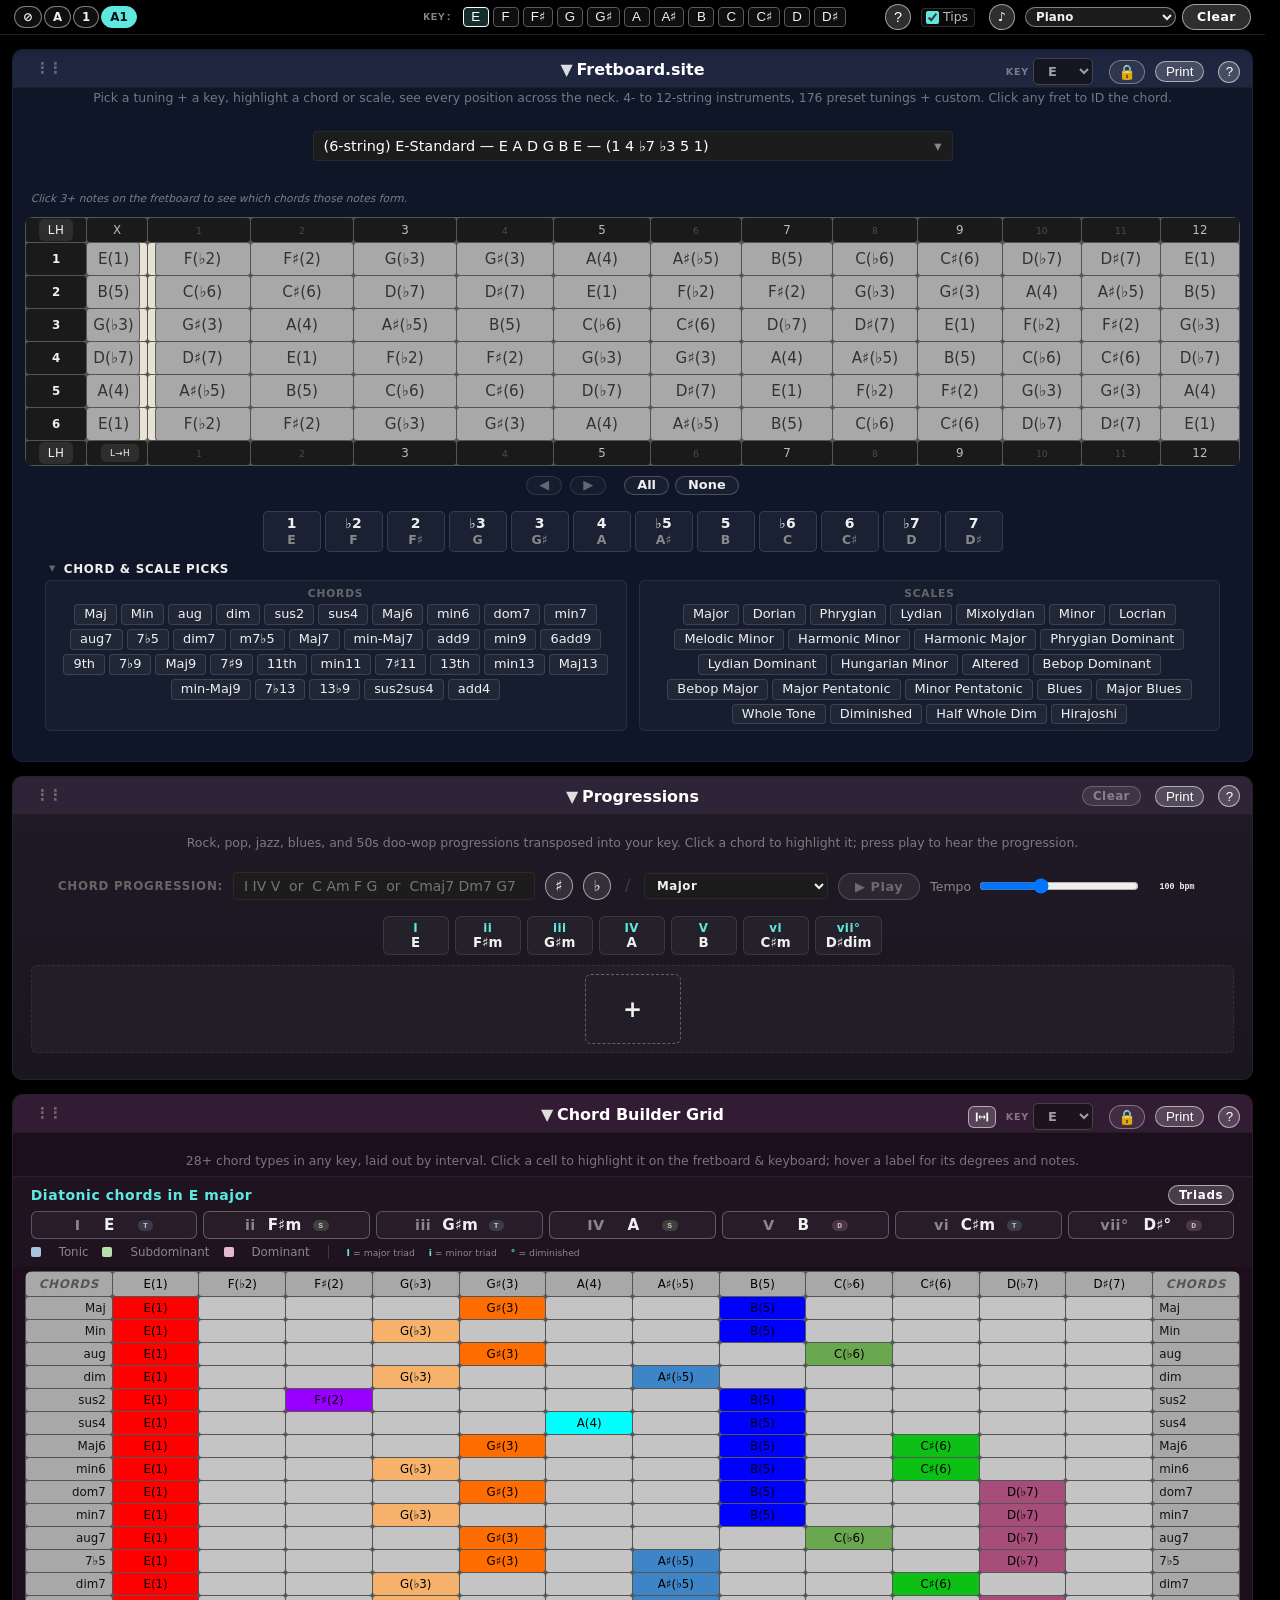
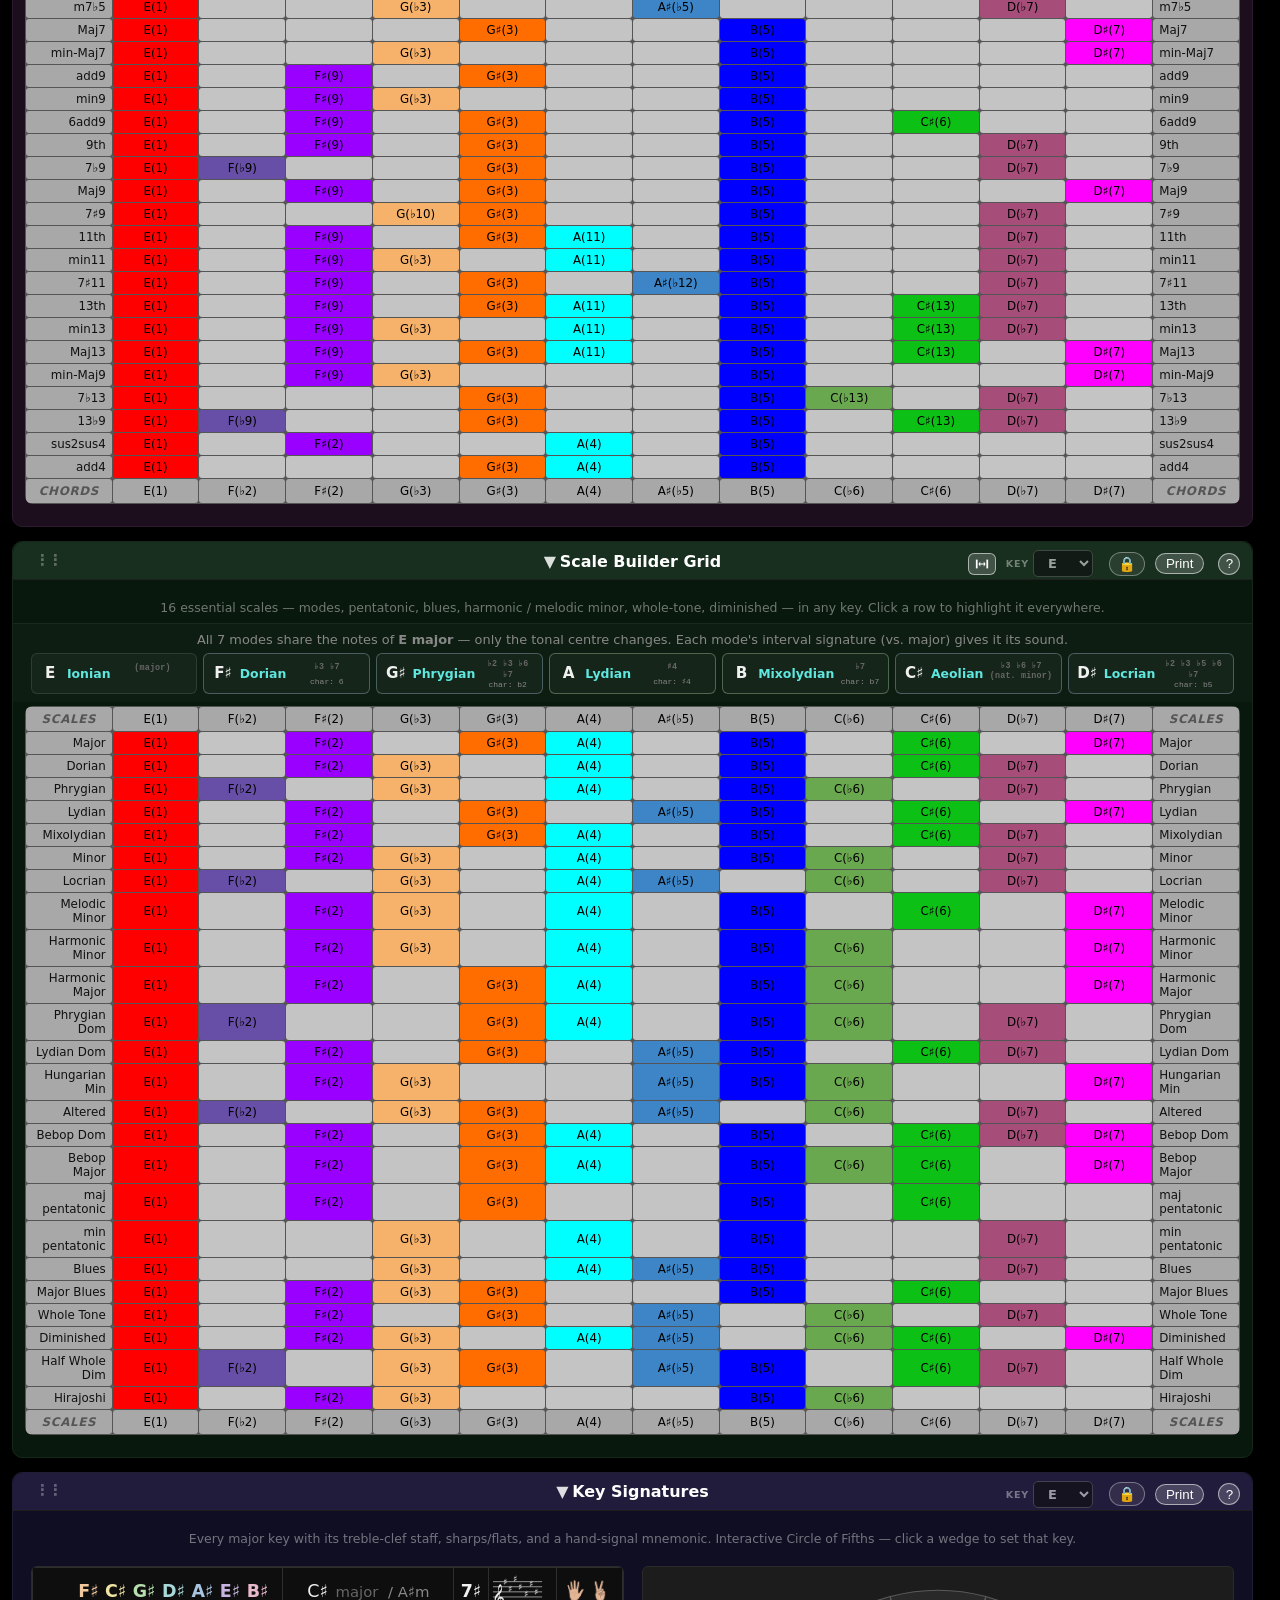
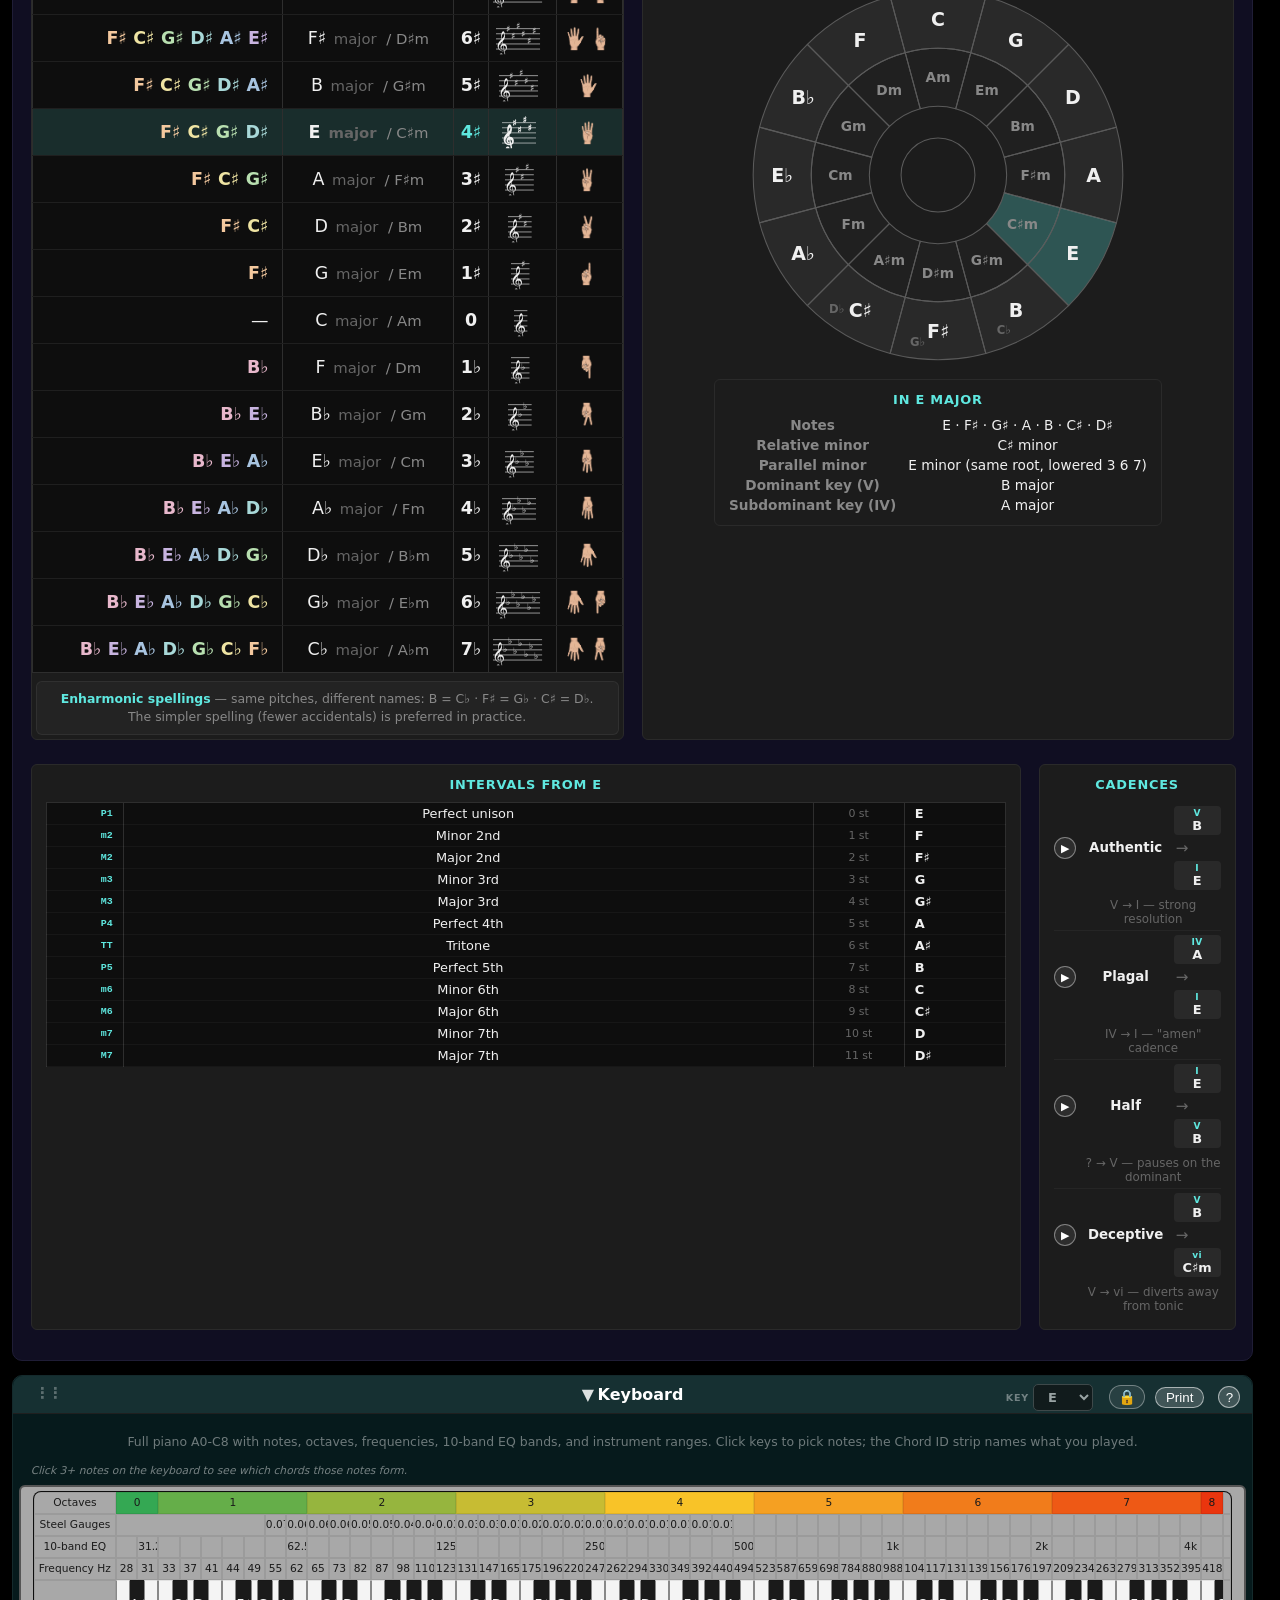
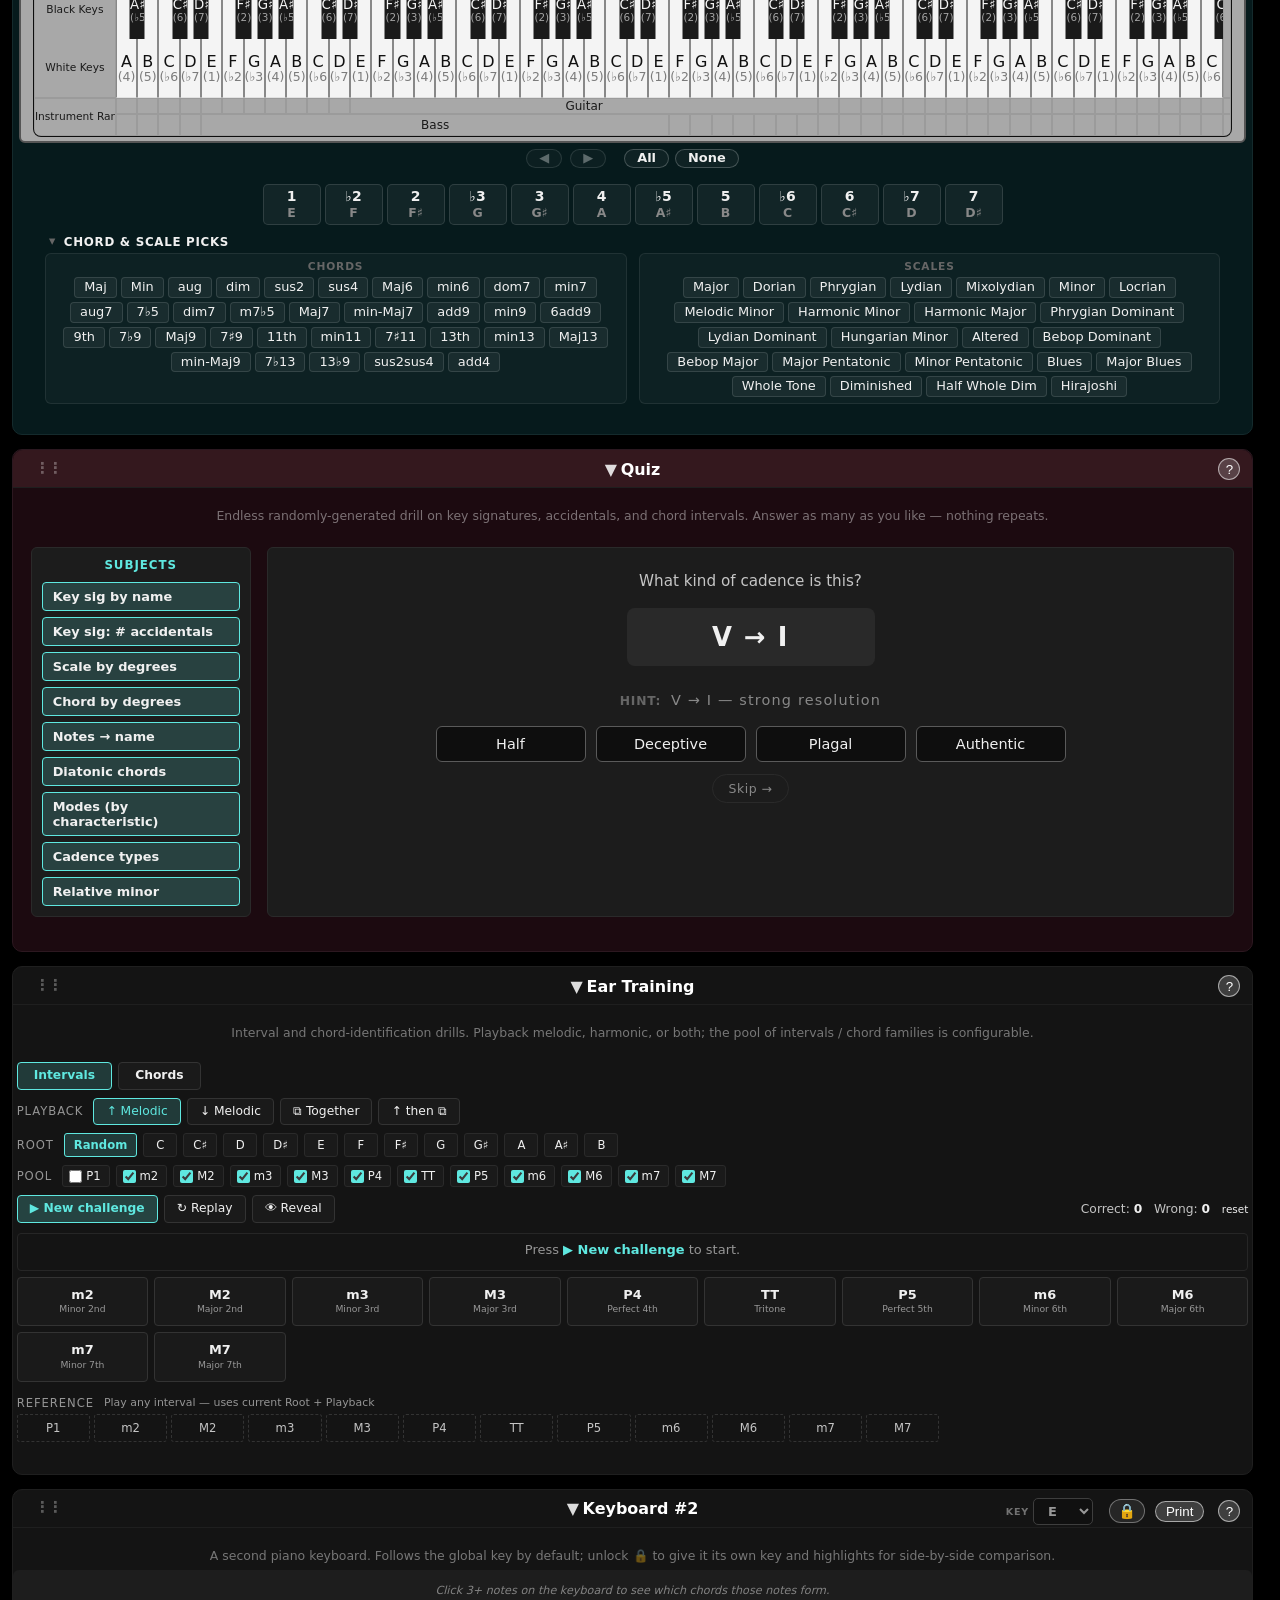
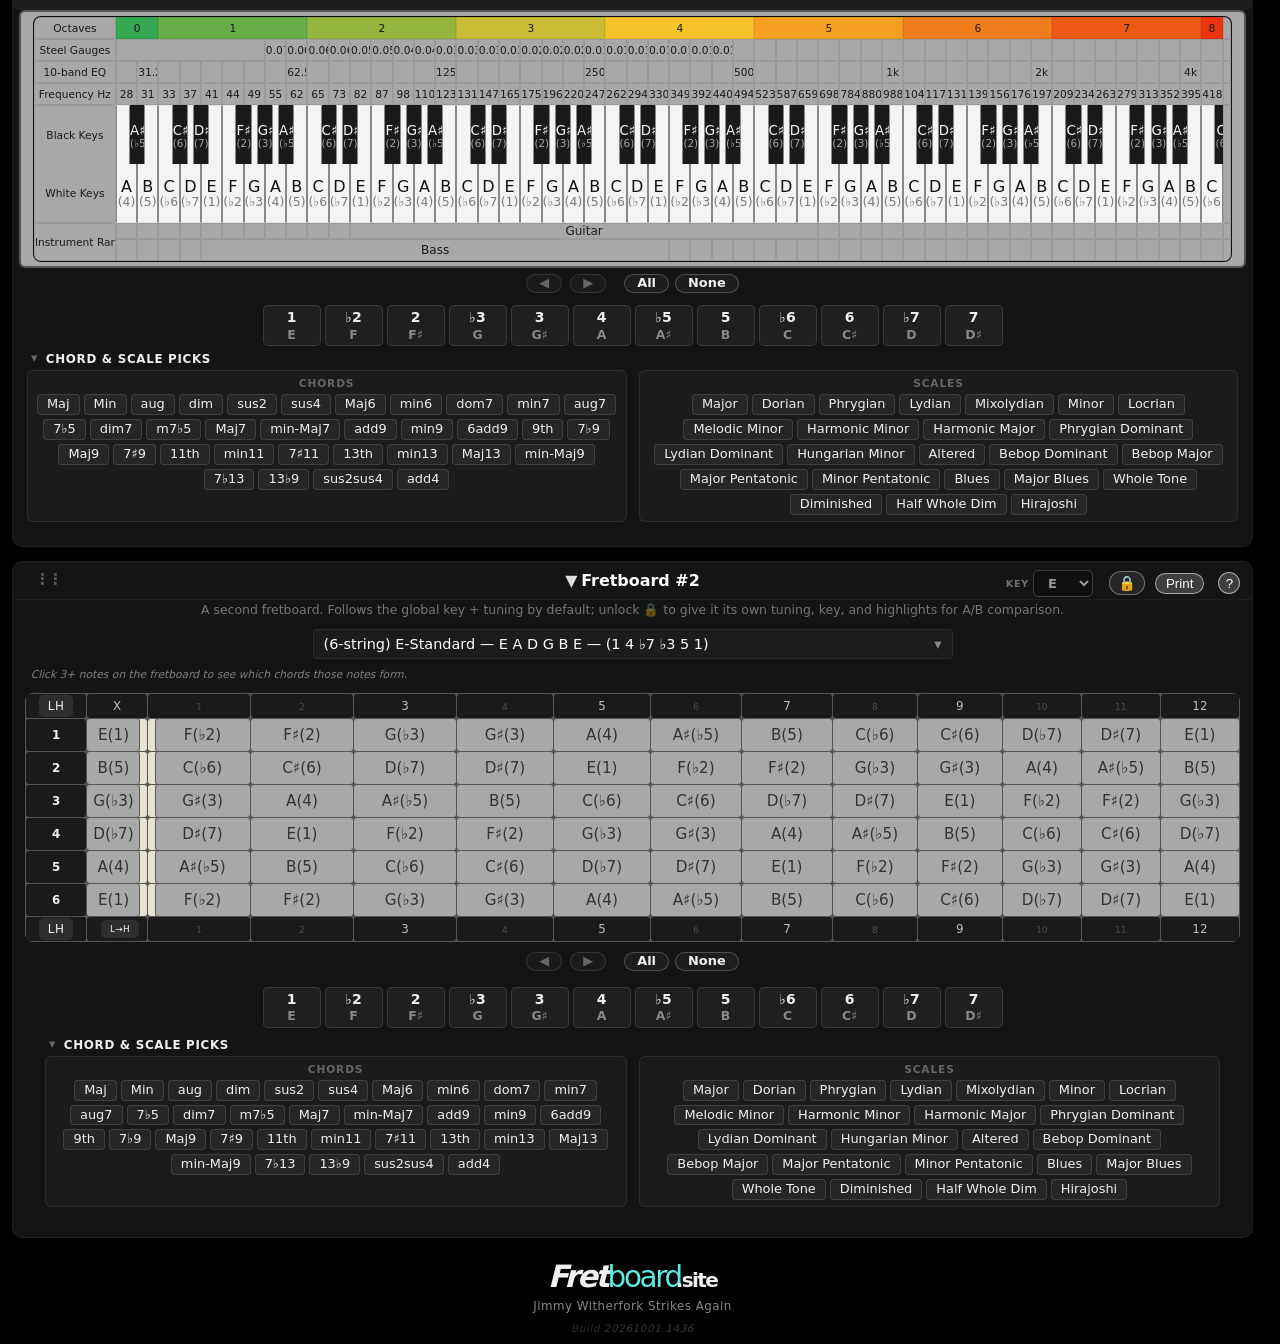
==== commit 5804cfbe: "Chord-chip stash: fix data-unlocked value + idn carry-over + fallback Three defensive fixes to the c" ====
--- a/index.html
+++ b/index.html
@@ -170,9 +170,9 @@
      with CSS parse instead of waiting for HTML parse completion. The
      visible fretboard SVG is painted by app.js, so this directly
      improves LCP. -->
-<link rel="preload" href="js/app.js?v=20261001.1423" as="script">
-<link rel="stylesheet" href="css/styles.css?v=20261001.1423">
-<link rel="stylesheet" href="css/tab.css?v=20261001.1423">
+<link rel="preload" href="js/app.js?v=20261001.1436" as="script">
+<link rel="stylesheet" href="css/styles.css?v=20261001.1436">
+<link rel="stylesheet" href="css/tab.css?v=20261001.1436">
 <!-- Tone.js — polyphonic sampler + synth + FX rack. Lazy-loaded on
      first user audio interaction by app.js (loadTone()), not at page
      load: Tone instantiates an AudioContext + a deprecated
@@ -180,15 +180,15 @@
      console with autoplay-policy and deprecation warnings before the
      user has done anything. If the CDN is unreachable when first
      needed, the app falls back to its built-in triangle synth. -->
-<script defer src="js/data.js?v=20261001.1423"></script>
-<script defer src="js/help_text.js?v=20261001.1423"></script>
-<script defer src="js/chord_lookup.js?v=20261001.1423"></script>
-<script defer src="js/sortable.js?v=20261001.1423"></script>
-<script defer src="js/app.js?v=20261001.1423"></script>
-<script defer src="js/chord_boxes.js?v=20261001.1423"></script>
-<script defer src="js/tab.js?v=20261001.1423"></script>
-<script defer src="js/features.js?v=20261001.1423"></script>
-<script defer src="js/sheetmusic.js?v=20261001.1423"></script>
+<script defer src="js/data.js?v=20261001.1436"></script>
+<script defer src="js/help_text.js?v=20261001.1436"></script>
+<script defer src="js/chord_lookup.js?v=20261001.1436"></script>
+<script defer src="js/sortable.js?v=20261001.1436"></script>
+<script defer src="js/app.js?v=20261001.1436"></script>
+<script defer src="js/chord_boxes.js?v=20261001.1436"></script>
+<script defer src="js/tab.js?v=20261001.1436"></script>
+<script defer src="js/features.js?v=20261001.1436"></script>
+<script defer src="js/sheetmusic.js?v=20261001.1436"></script>
 </head>
 <body>
 
@@ -413,7 +413,7 @@
   <div id="site_title"><a href="?" aria-label="Reset to Fretboard.site home view"><span class="slant" aria-hidden="true">Fret</span><span class="finder" aria-hidden="true">board</span><span class="pro" aria-hidden="true">.site</span></a></div>
   <a href="#" id="reset_section_order" style="display:none" title="Return every section to the original top-to-bottom order.">Reset section order</a>
   <a href="#" id="footer_witherfork">Jimmy Witherfork Strikes Again</a>
-  <div id="build_num">20261001.1423</div>
+  <div id="build_num">20261001.1436</div>
 </footer>
 
 </body>
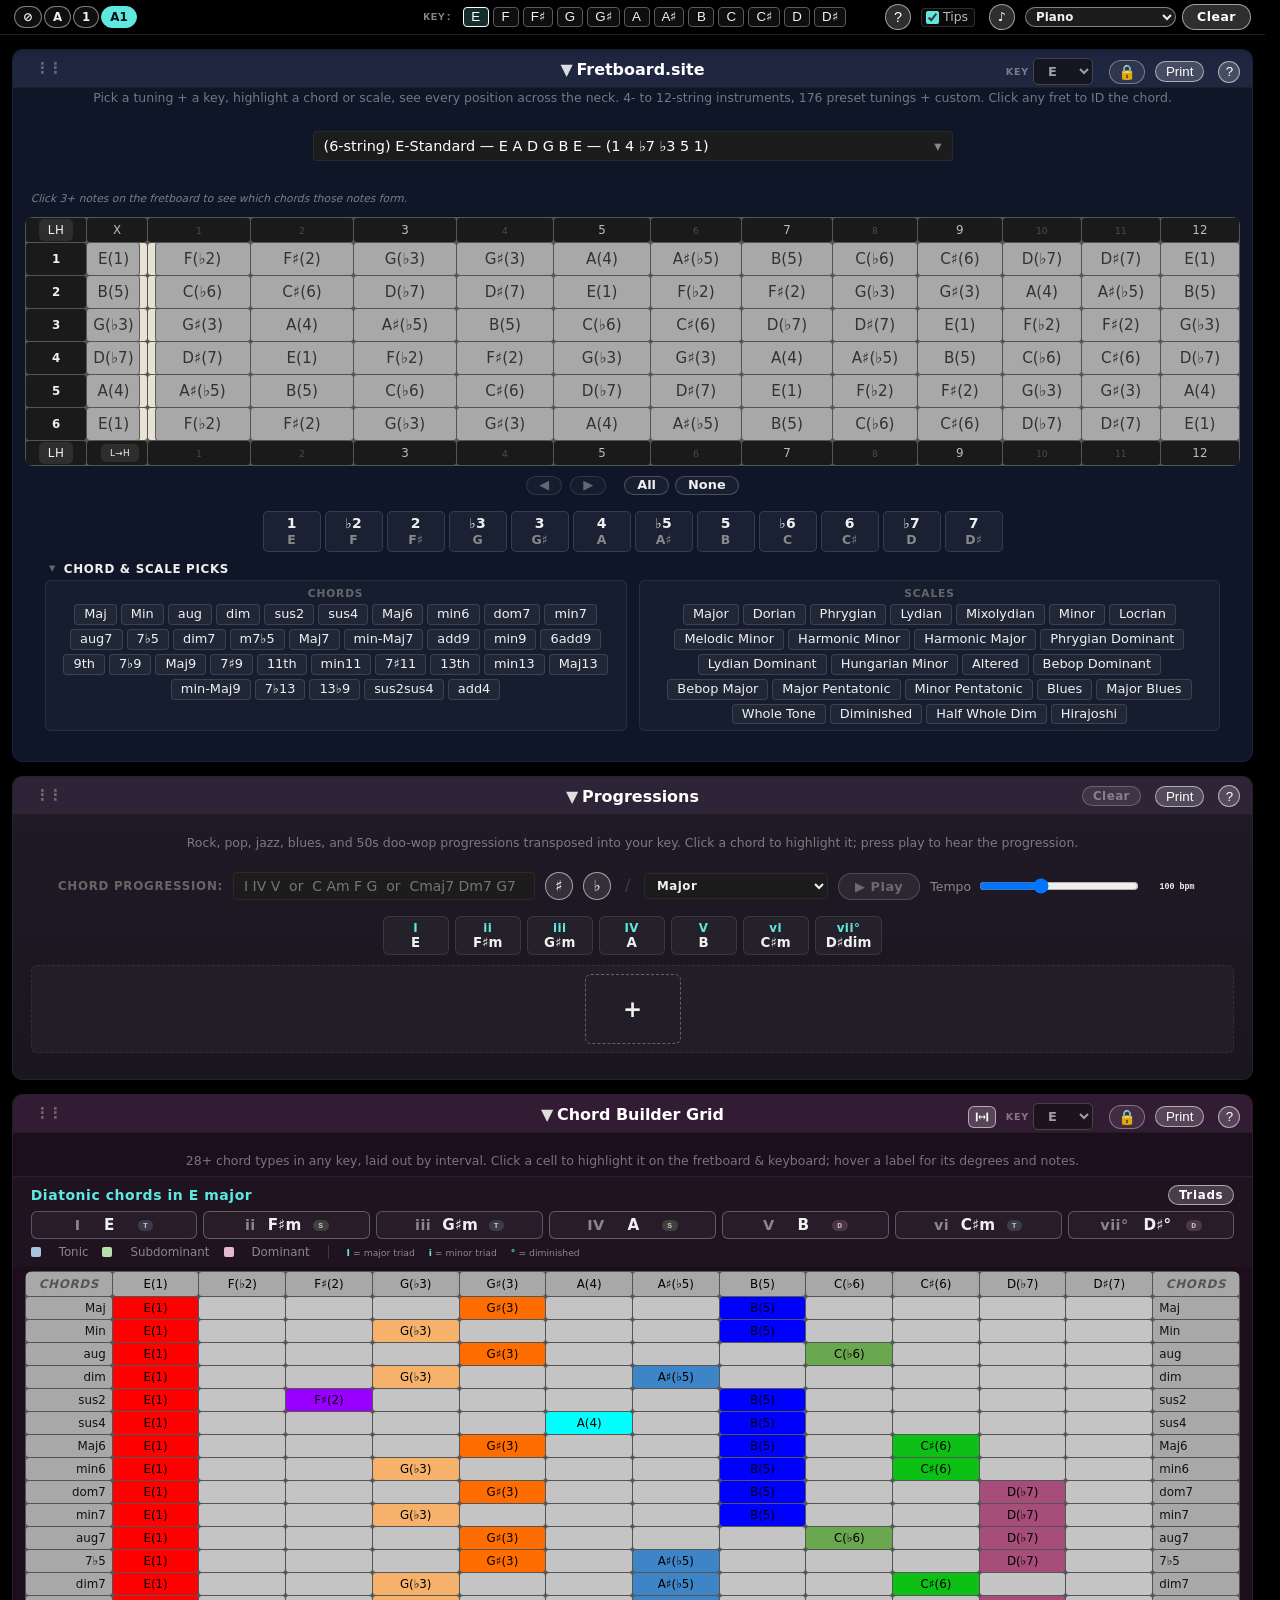
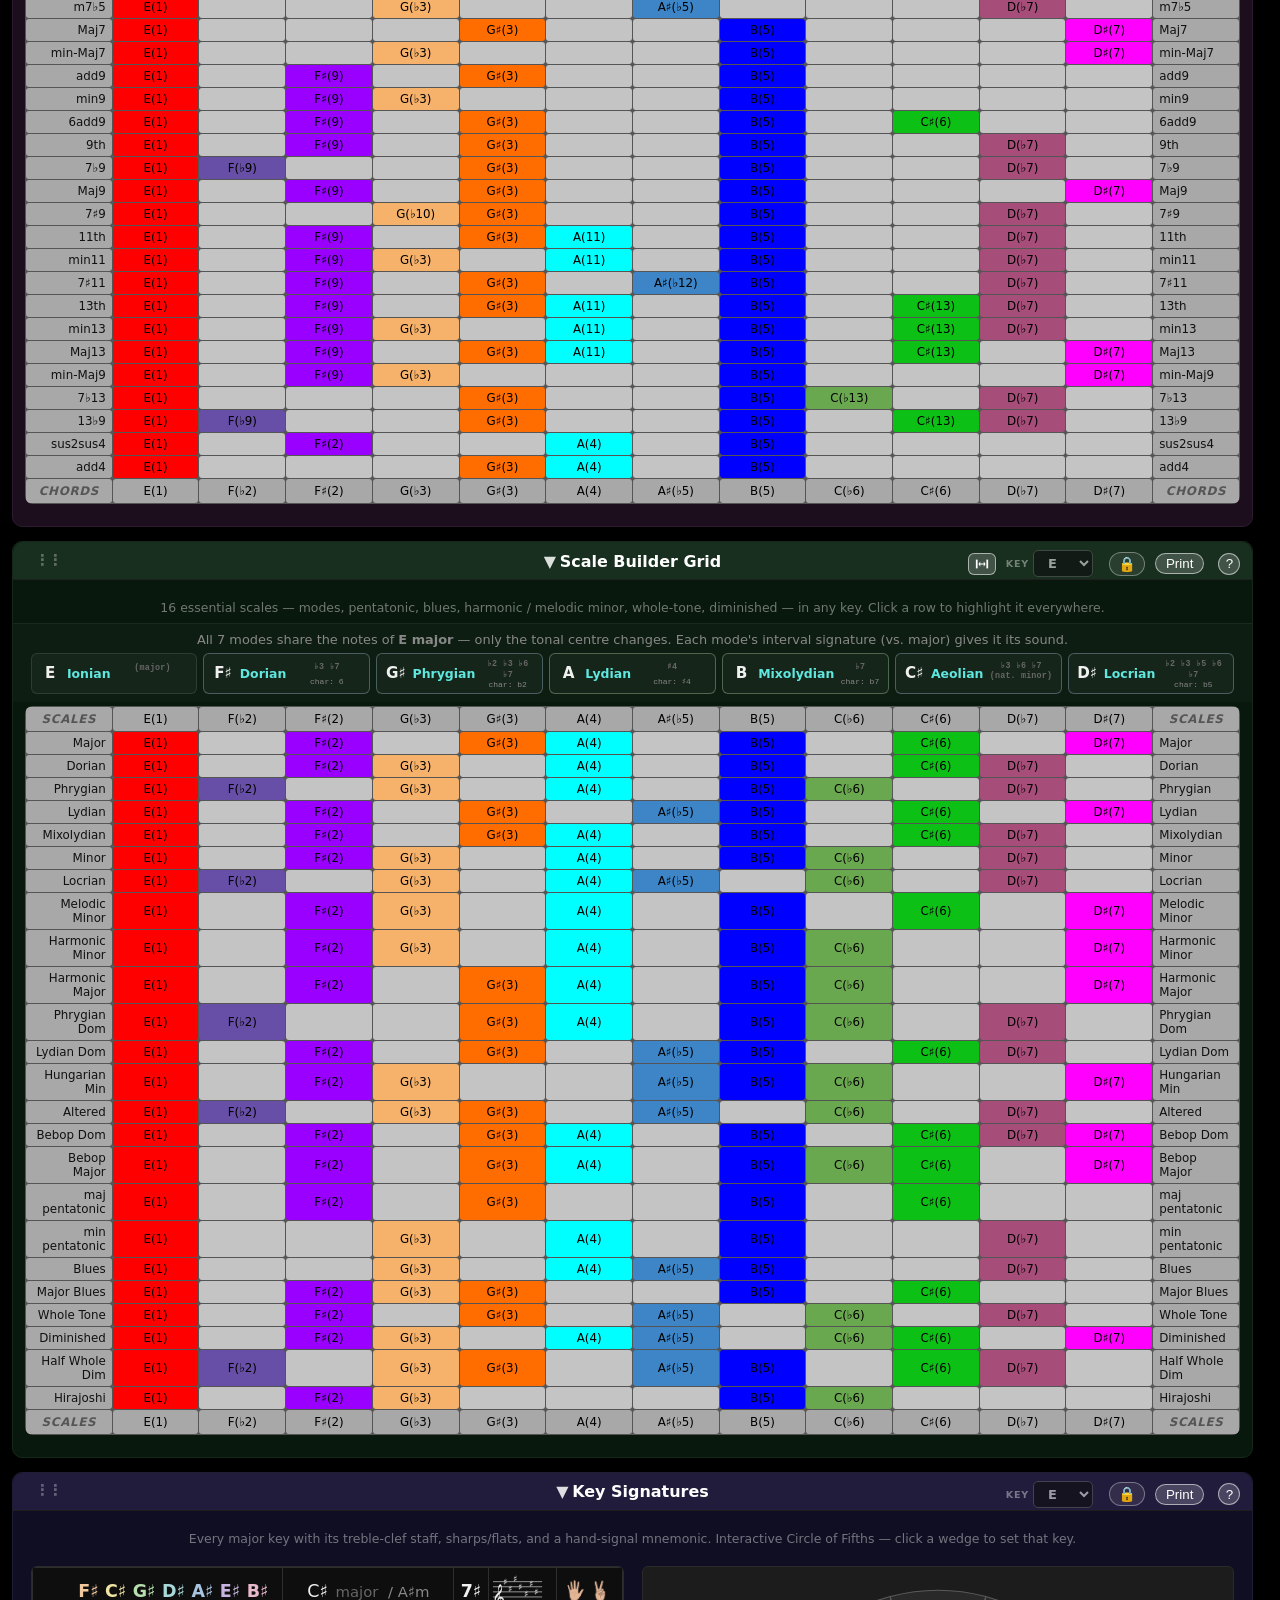
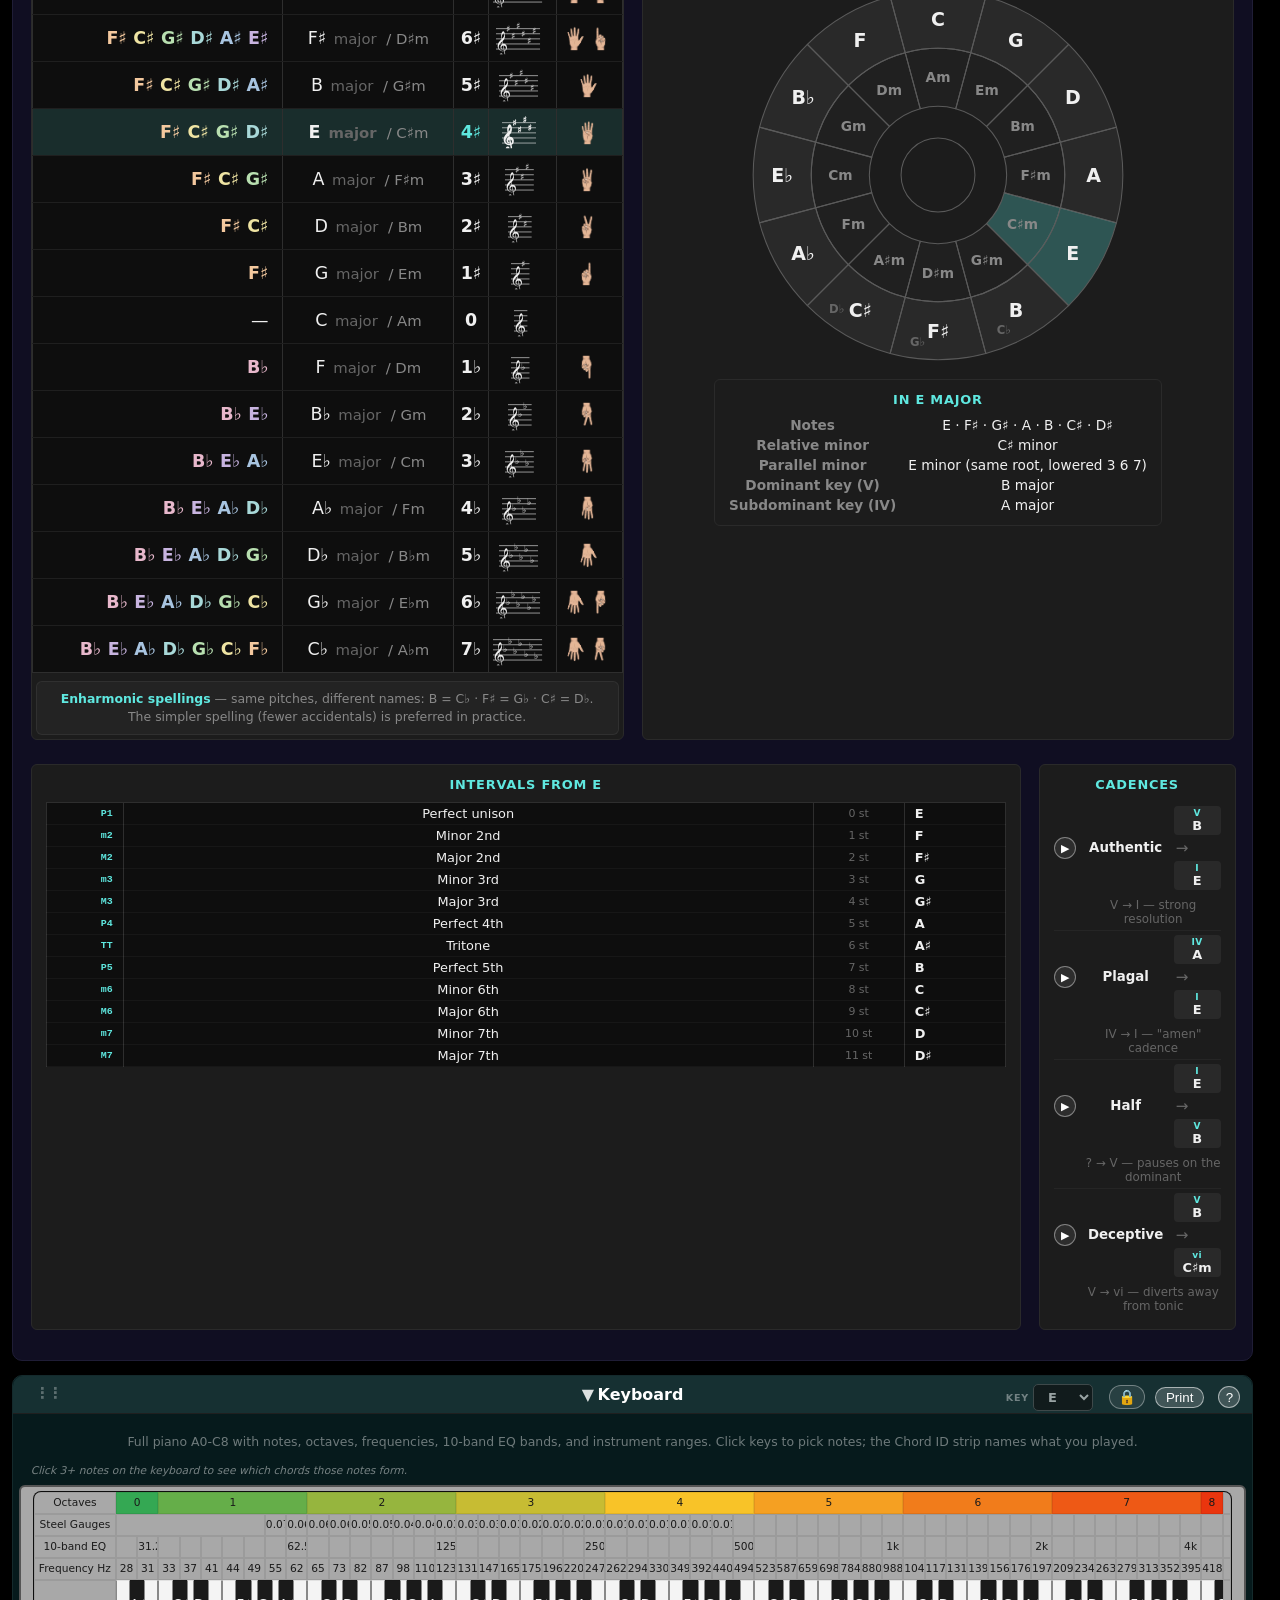
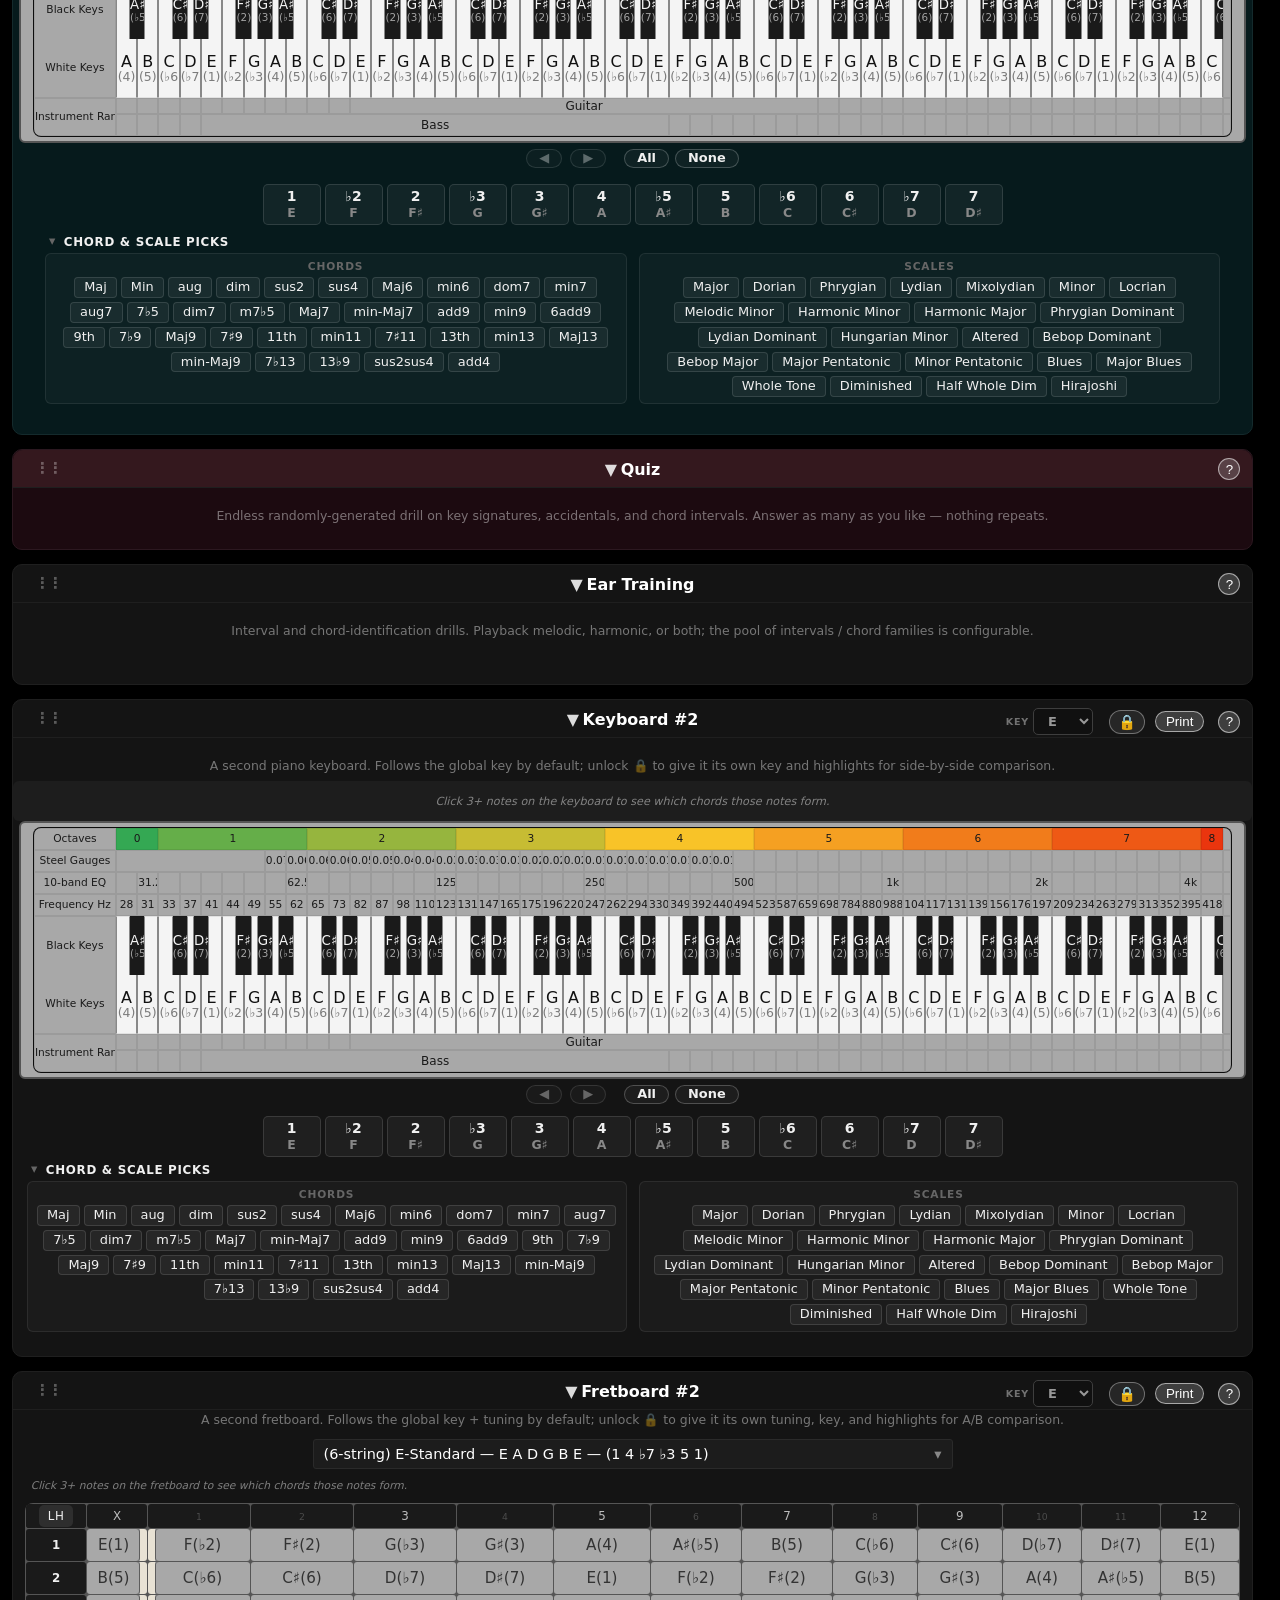
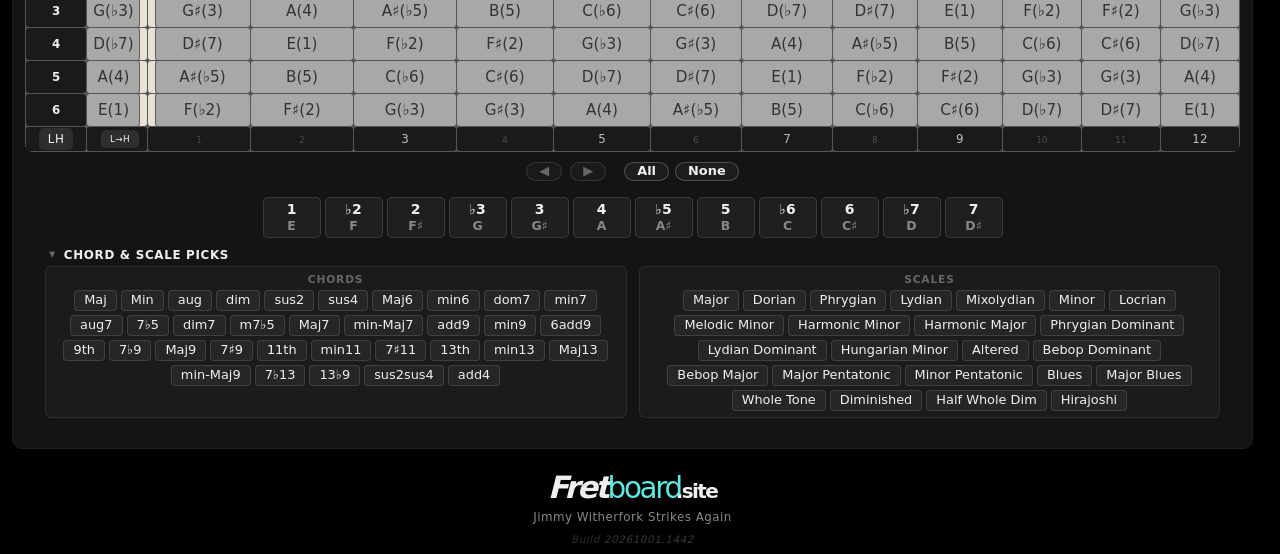
==== commit e723d725: "Chord-ID chips → display-only; hover ring switched to black Simplification: the Chord ID suggestion " ====
--- a/index.html
+++ b/index.html
@@ -170,9 +170,9 @@
      with CSS parse instead of waiting for HTML parse completion. The
      visible fretboard SVG is painted by app.js, so this directly
      improves LCP. -->
-<link rel="preload" href="js/app.js?v=20261001.1436" as="script">
-<link rel="stylesheet" href="css/styles.css?v=20261001.1436">
-<link rel="stylesheet" href="css/tab.css?v=20261001.1436">
+<link rel="preload" href="js/app.js?v=20261001.1442" as="script">
+<link rel="stylesheet" href="css/styles.css?v=20261001.1442">
+<link rel="stylesheet" href="css/tab.css?v=20261001.1442">
 <!-- Tone.js — polyphonic sampler + synth + FX rack. Lazy-loaded on
      first user audio interaction by app.js (loadTone()), not at page
      load: Tone instantiates an AudioContext + a deprecated
@@ -180,15 +180,15 @@
      console with autoplay-policy and deprecation warnings before the
      user has done anything. If the CDN is unreachable when first
      needed, the app falls back to its built-in triangle synth. -->
-<script defer src="js/data.js?v=20261001.1436"></script>
-<script defer src="js/help_text.js?v=20261001.1436"></script>
-<script defer src="js/chord_lookup.js?v=20261001.1436"></script>
-<script defer src="js/sortable.js?v=20261001.1436"></script>
-<script defer src="js/app.js?v=20261001.1436"></script>
-<script defer src="js/chord_boxes.js?v=20261001.1436"></script>
-<script defer src="js/tab.js?v=20261001.1436"></script>
-<script defer src="js/features.js?v=20261001.1436"></script>
-<script defer src="js/sheetmusic.js?v=20261001.1436"></script>
+<script defer src="js/data.js?v=20261001.1442"></script>
+<script defer src="js/help_text.js?v=20261001.1442"></script>
+<script defer src="js/chord_lookup.js?v=20261001.1442"></script>
+<script defer src="js/sortable.js?v=20261001.1442"></script>
+<script defer src="js/app.js?v=20261001.1442"></script>
+<script defer src="js/chord_boxes.js?v=20261001.1442"></script>
+<script defer src="js/tab.js?v=20261001.1442"></script>
+<script defer src="js/features.js?v=20261001.1442"></script>
+<script defer src="js/sheetmusic.js?v=20261001.1442"></script>
 </head>
 <body>
 
@@ -413,7 +413,7 @@
   <div id="site_title"><a href="?" aria-label="Reset to Fretboard.site home view"><span class="slant" aria-hidden="true">Fret</span><span class="finder" aria-hidden="true">board</span><span class="pro" aria-hidden="true">.site</span></a></div>
   <a href="#" id="reset_section_order" style="display:none" title="Return every section to the original top-to-bottom order.">Reset section order</a>
   <a href="#" id="footer_witherfork">Jimmy Witherfork Strikes Again</a>
-  <div id="build_num">20261001.1436</div>
+  <div id="build_num">20261001.1442</div>
 </footer>
 
 </body>
--- a/css/styles.css
+++ b/css/styles.css
@@ -1588,19 +1588,15 @@
                                              text-transform: uppercase; color: var(--muted); min-width: 110px;        }
 .identify_chips                            { display: flex; flex-wrap: wrap; gap: 4px; flex: 1;                       }
 .identify_empty                            { color: var(--muted); font-style: italic;                                  }
-/* Chord-ID suggestion = plain clickable text. No button chrome.
-   Engaged (currently highlighted on the board) lights up cyan. */
+/* Chord-ID suggestion = display-only text label. Hovering outlines
+   the chord's notes on the board (see data-chord-preview CSS), but
+   the chip itself is not clickable — the user picks notes directly
+   on the fretboard / keyboard if they want to engage the chord. */
 .identify_chip                             { display: inline-block; padding: 1px 4px; font-size: 0.9em;
-                                             color: var(--text) !important; background: transparent;
-                                             border: none; text-decoration: none;
-                                             cursor: pointer; transition: color .1s;                                   }
-.identify_chip:hover                       { color: var(--accent-hi) !important;                                       }
-a.identify_chip_on,
-a.identify_chip_on:link,
-a.identify_chip_on:visited,
-a.identify_chip_on:active                  { color: var(--accent-hi) !important;
-                                             font-weight: 700;                                                          }
-a.identify_chip_on:hover                   { color: #6fffff !important;                                                 }
+                                             color: var(--text); background: transparent;
+                                             border: none; cursor: default;
+                                             transition: color .1s;                                                    }
+.identify_chip:hover                       { color: var(--accent-hi);                                                   }
 /* Placeholder strip — reserves vertical space when chord ID has
    nothing to say yet. Approx height of a 1-row strip. */
 /* One consistent height for every state (placeholder, chord list,
@@ -1659,11 +1655,13 @@
                                              white-space: nowrap; overflow: hidden; text-overflow: ellipsis;           }
 
 /* --- Fretboard hover preview ------------------------------------------
-   Bright ring around every fret whose note is in the hovered chord.
+   Ring around every fret whose note is in the hovered chord. Black
+   reads cleanly over every degree-colour background without competing
+   for the viewer's eye the way the old bright-yellow ring did.
    outline-offset -2 keeps it inset so it doesn't push cell size. */
 :is(#fretboard, #fretboard_2) td[data-chord-preview],
 :is(#keyboard, #keyboard_2) [data-chord-preview]
-                                           { outline: 2px solid rgba(255, 230, 0, 0.95);
+                                           { outline: 2px solid rgba(0, 0, 0, 0.9);
                                              outline-offset: -2px; position: relative; z-index: 1;                     }
 
 /* --- Dim All/None relative to the shift arrows -----------------------
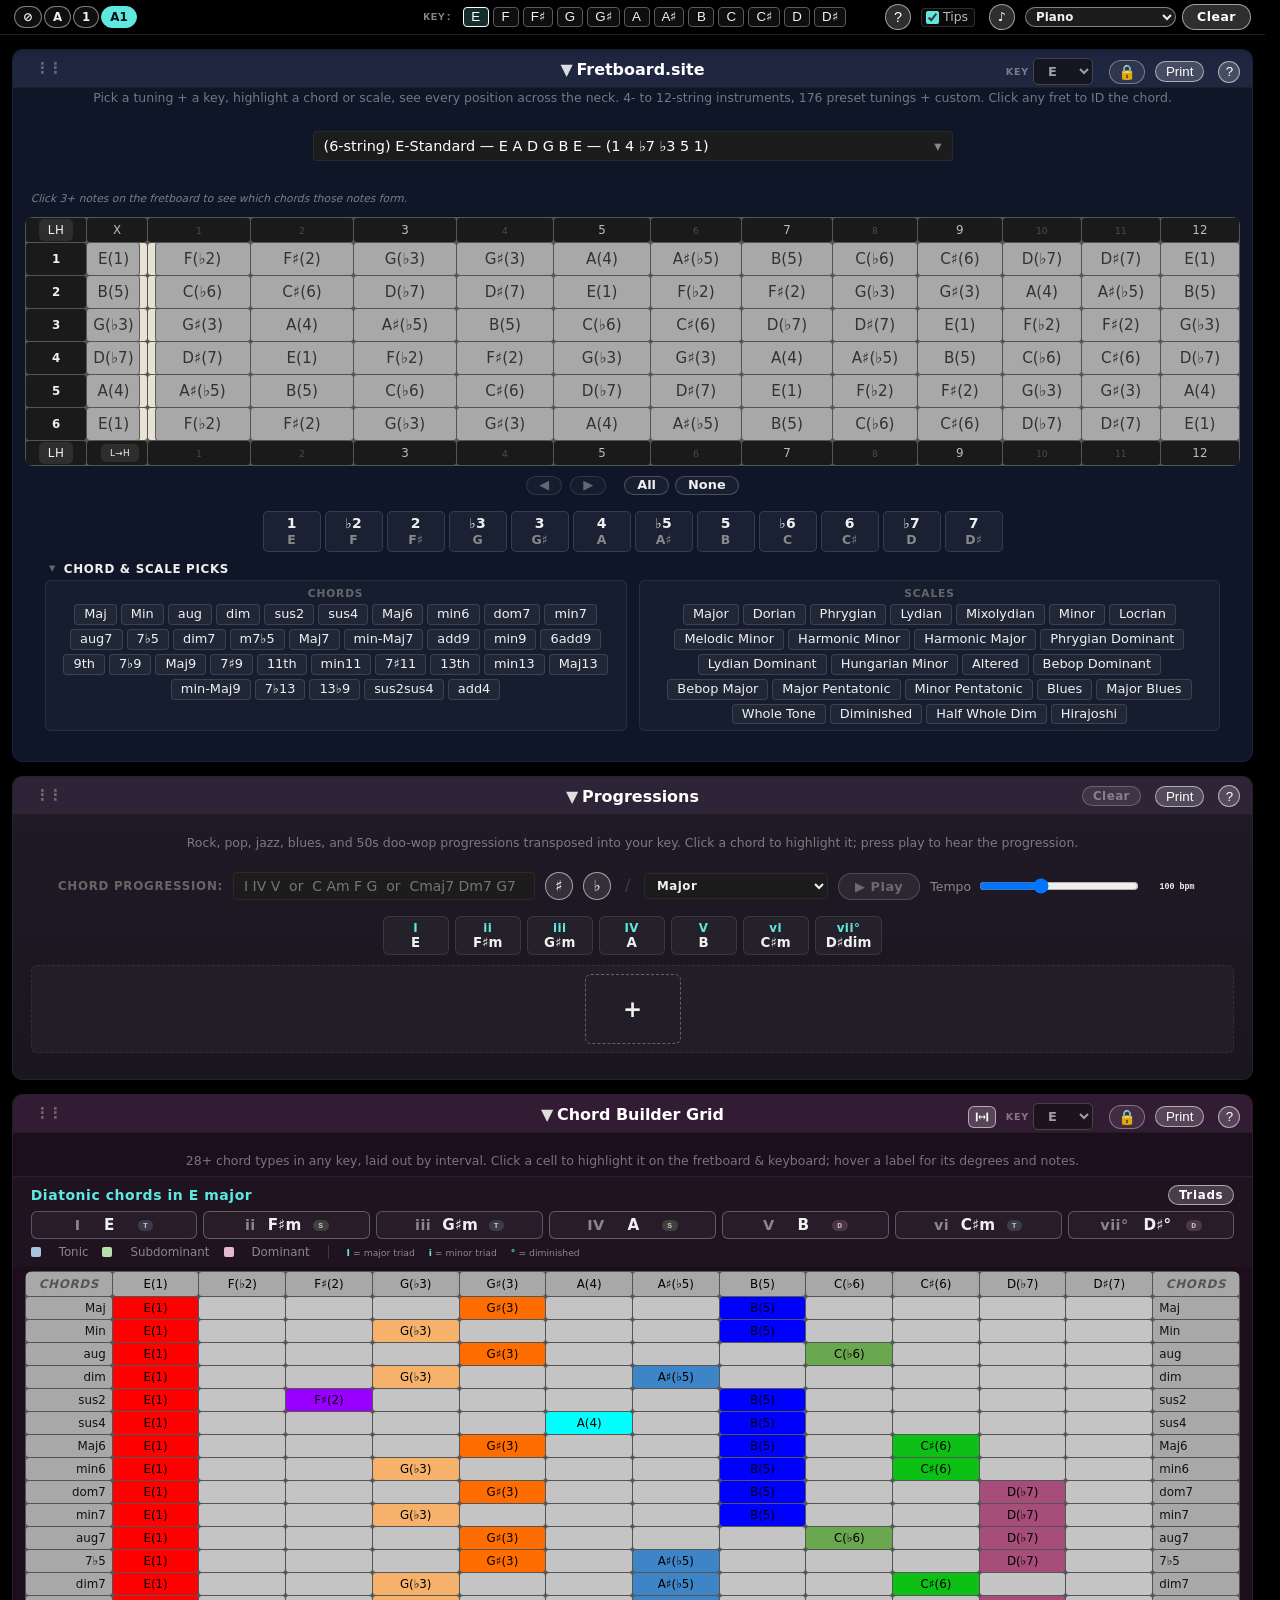
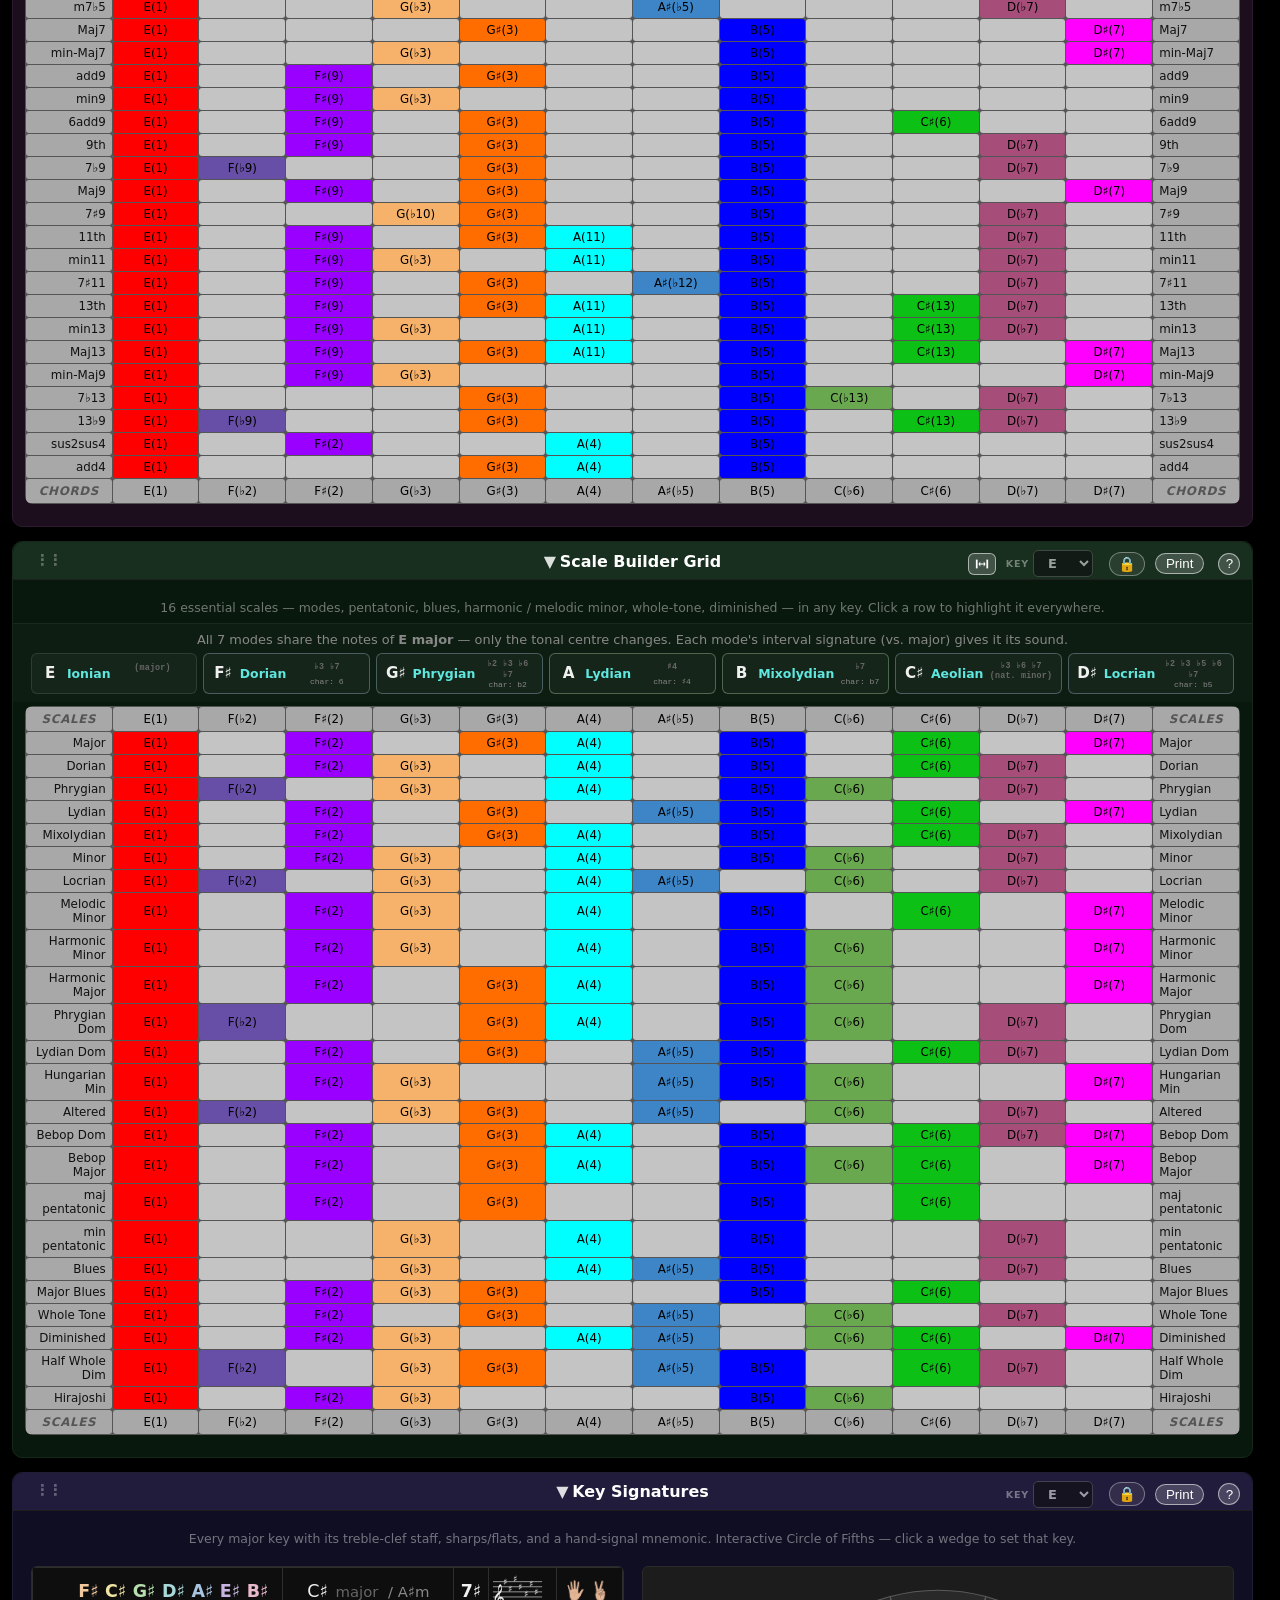
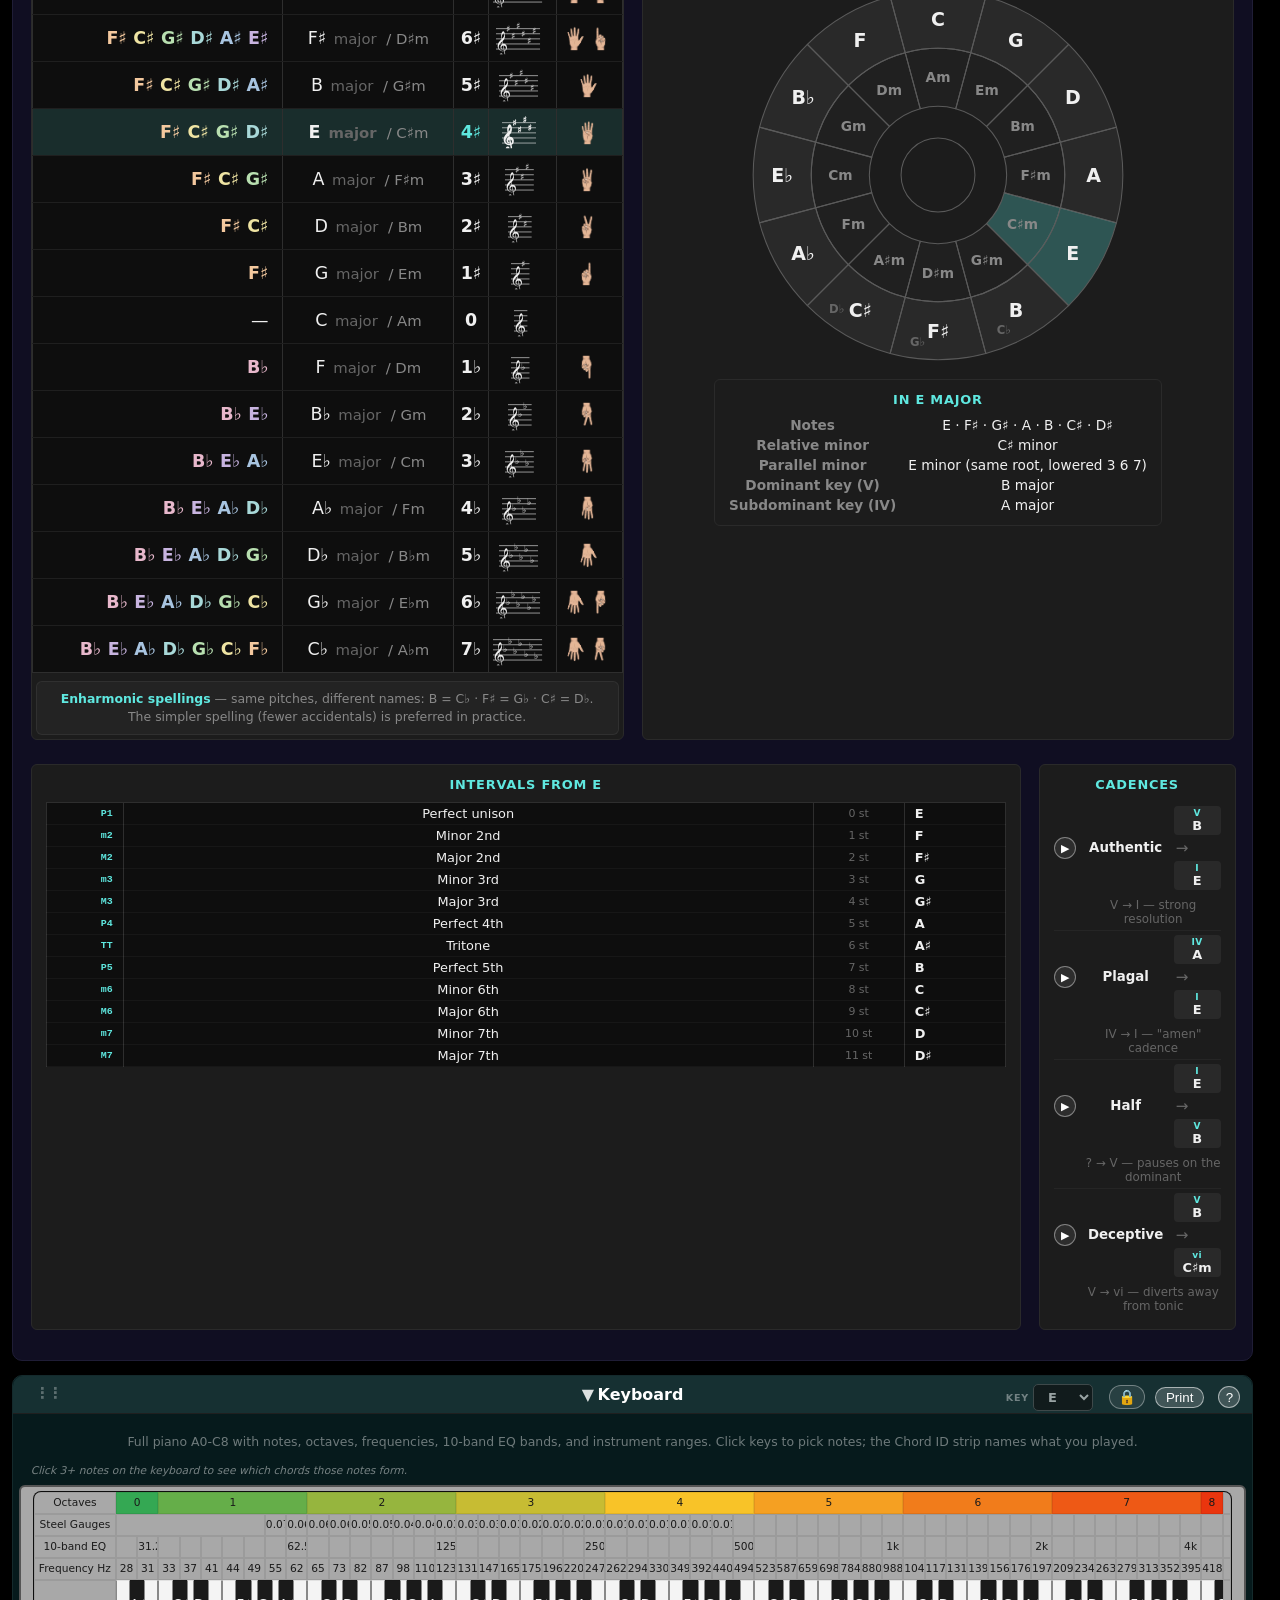
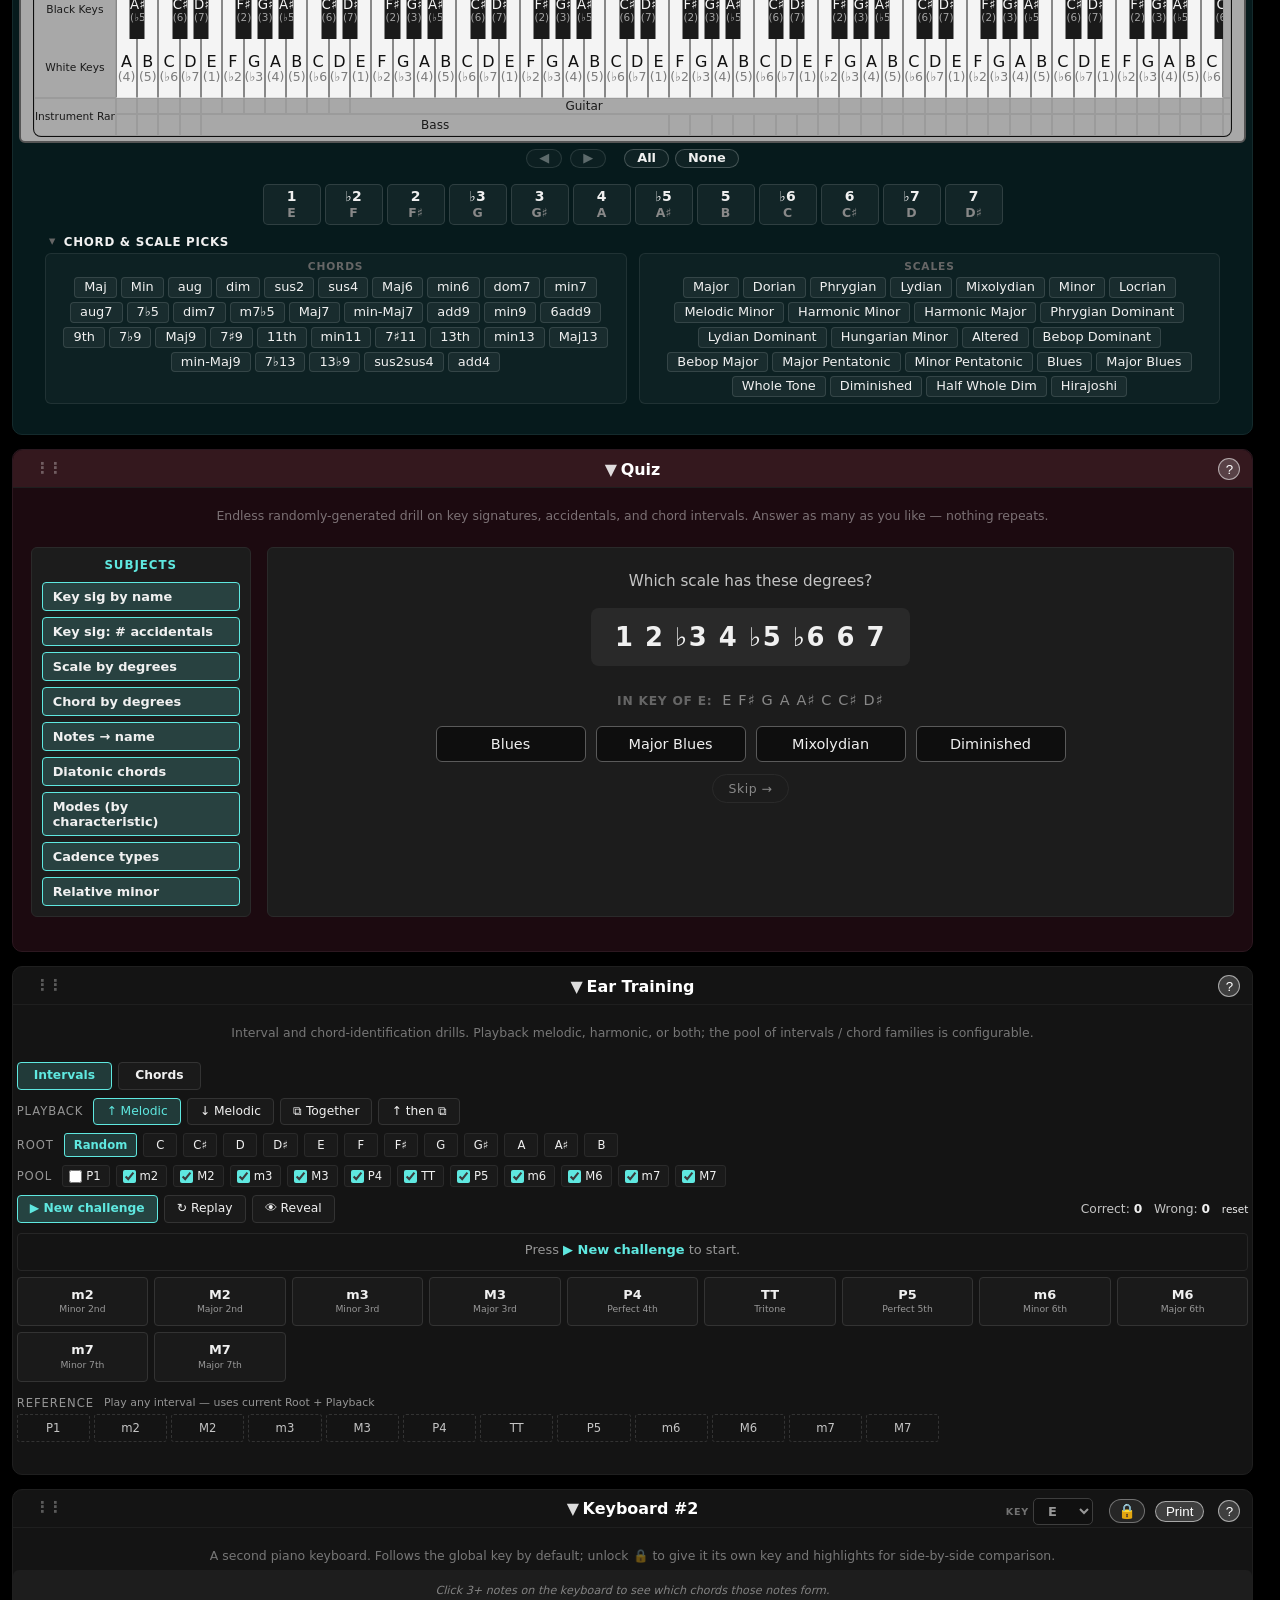
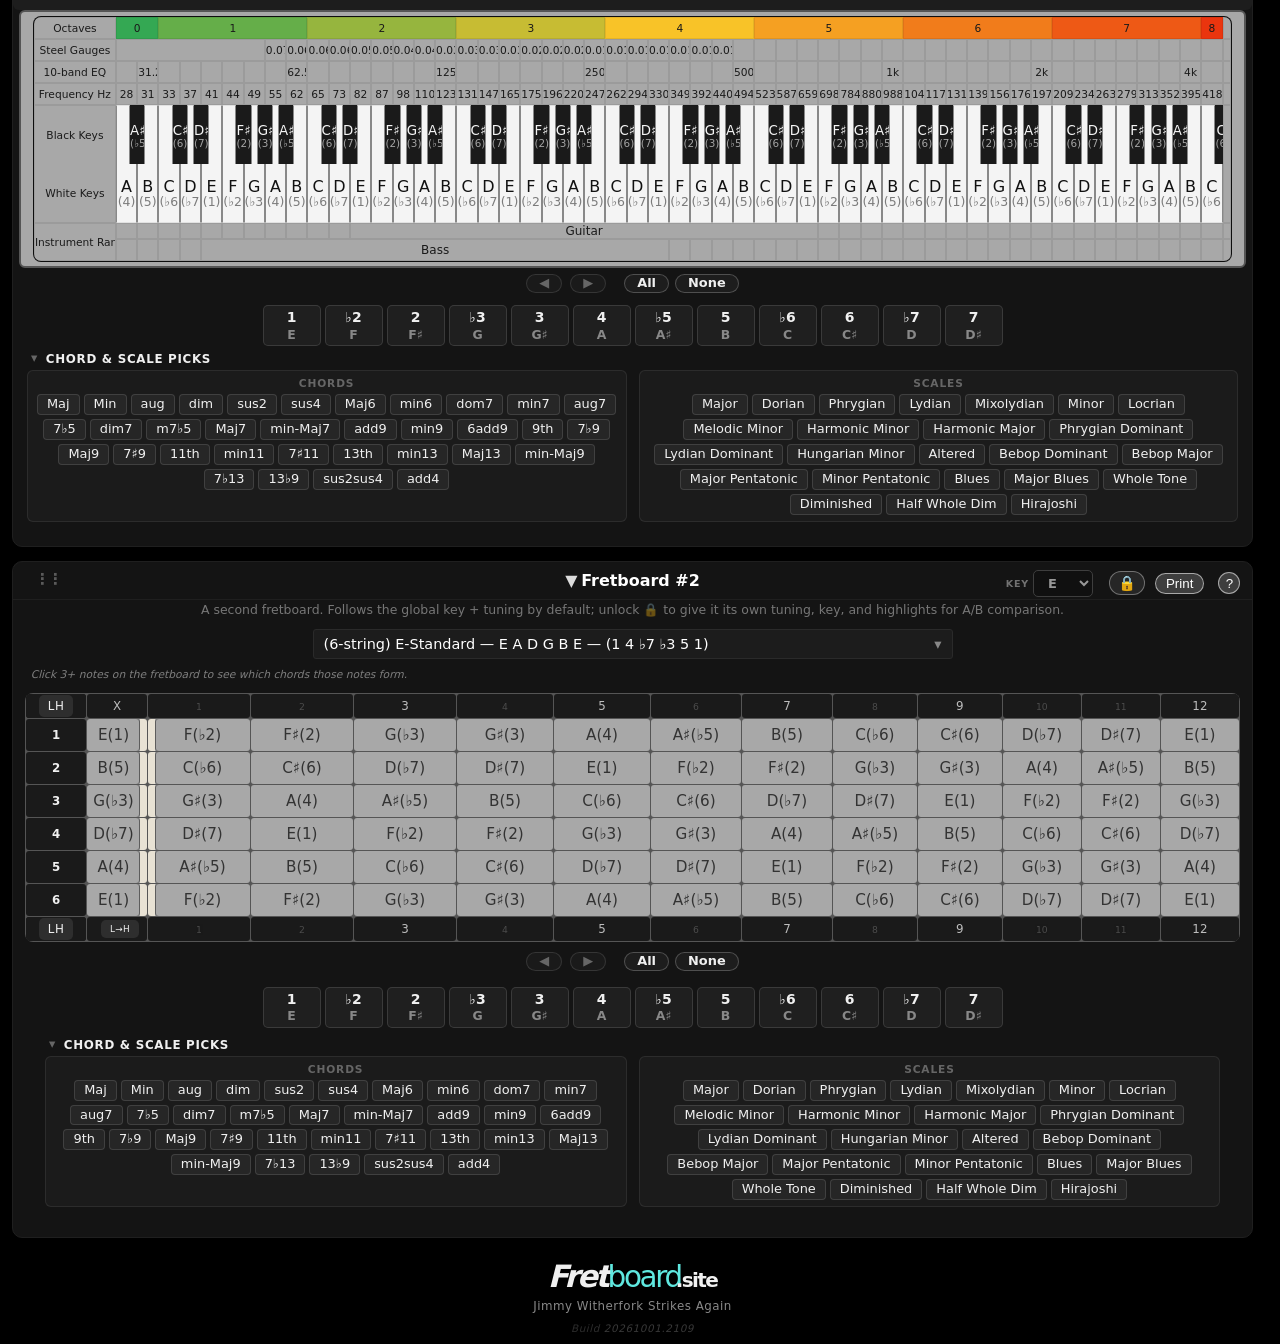
==== commit 3ab18672: "Fix init crash from stale _setChordStash reference The chord-chip simplification left one call to _s" ====
--- a/index.html
+++ b/index.html
@@ -22,8 +22,9 @@
                     the audio feature lazy-loads.
        connect-src — fretches to tonejs.github.io for the sample buffers
                     + GA beacon endpoints.
-     frame-ancestors 'none' blocks clickjacking framing. -->
-<meta http-equiv="Content-Security-Policy" content="default-src 'self'; script-src 'self' 'unsafe-inline' https://www.googletagmanager.com https://*.google-analytics.com https://unpkg.com; style-src 'self' 'unsafe-inline'; img-src 'self' data: https://*.google-analytics.com; media-src 'self' https://tonejs.github.io; connect-src 'self' https://*.google-analytics.com https://*.googletagmanager.com https://tonejs.github.io; font-src 'self' data:; frame-ancestors 'none'; base-uri 'self'; form-action 'self';">
+     Framing protection (frame-ancestors) can only be set via HTTP header,
+     not via <meta>; GitHub Pages doesn't let us set it, so it's omitted. -->
+<meta http-equiv="Content-Security-Policy" content="default-src 'self'; script-src 'self' 'unsafe-inline' https://www.googletagmanager.com https://*.google-analytics.com https://unpkg.com; style-src 'self' 'unsafe-inline'; img-src 'self' data: https://*.google-analytics.com; media-src 'self' https://tonejs.github.io; connect-src 'self' https://*.google-analytics.com https://*.googletagmanager.com https://tonejs.github.io; font-src 'self' data:; base-uri 'self'; form-action 'self';">
 
 <!-- Open Graph (Facebook / LinkedIn / iMessage previews) -->
 <meta property="og:site_name" content="Fretboard.site">
@@ -170,9 +171,9 @@
      with CSS parse instead of waiting for HTML parse completion. The
      visible fretboard SVG is painted by app.js, so this directly
      improves LCP. -->
-<link rel="preload" href="js/app.js?v=20261001.1442" as="script">
-<link rel="stylesheet" href="css/styles.css?v=20261001.1442">
-<link rel="stylesheet" href="css/tab.css?v=20261001.1442">
+<link rel="preload" href="js/app.js?v=20261001.2109" as="script">
+<link rel="stylesheet" href="css/styles.css?v=20261001.2109">
+<link rel="stylesheet" href="css/tab.css?v=20261001.2109">
 <!-- Tone.js — polyphonic sampler + synth + FX rack. Lazy-loaded on
      first user audio interaction by app.js (loadTone()), not at page
      load: Tone instantiates an AudioContext + a deprecated
@@ -180,15 +181,15 @@
      console with autoplay-policy and deprecation warnings before the
      user has done anything. If the CDN is unreachable when first
      needed, the app falls back to its built-in triangle synth. -->
-<script defer src="js/data.js?v=20261001.1442"></script>
-<script defer src="js/help_text.js?v=20261001.1442"></script>
-<script defer src="js/chord_lookup.js?v=20261001.1442"></script>
-<script defer src="js/sortable.js?v=20261001.1442"></script>
-<script defer src="js/app.js?v=20261001.1442"></script>
-<script defer src="js/chord_boxes.js?v=20261001.1442"></script>
-<script defer src="js/tab.js?v=20261001.1442"></script>
-<script defer src="js/features.js?v=20261001.1442"></script>
-<script defer src="js/sheetmusic.js?v=20261001.1442"></script>
+<script defer src="js/data.js?v=20261001.2109"></script>
+<script defer src="js/help_text.js?v=20261001.2109"></script>
+<script defer src="js/chord_lookup.js?v=20261001.2109"></script>
+<script defer src="js/sortable.js?v=20261001.2109"></script>
+<script defer src="js/app.js?v=20261001.2109"></script>
+<script defer src="js/chord_boxes.js?v=20261001.2109"></script>
+<script defer src="js/tab.js?v=20261001.2109"></script>
+<script defer src="js/features.js?v=20261001.2109"></script>
+<script defer src="js/sheetmusic.js?v=20261001.2109"></script>
 </head>
 <body>
 
@@ -413,7 +414,7 @@
   <div id="site_title"><a href="?" aria-label="Reset to Fretboard.site home view"><span class="slant" aria-hidden="true">Fret</span><span class="finder" aria-hidden="true">board</span><span class="pro" aria-hidden="true">.site</span></a></div>
   <a href="#" id="reset_section_order" style="display:none" title="Return every section to the original top-to-bottom order.">Reset section order</a>
   <a href="#" id="footer_witherfork">Jimmy Witherfork Strikes Again</a>
-  <div id="build_num">20261001.1442</div>
+  <div id="build_num">20261001.2109</div>
 </footer>
 
 </body>
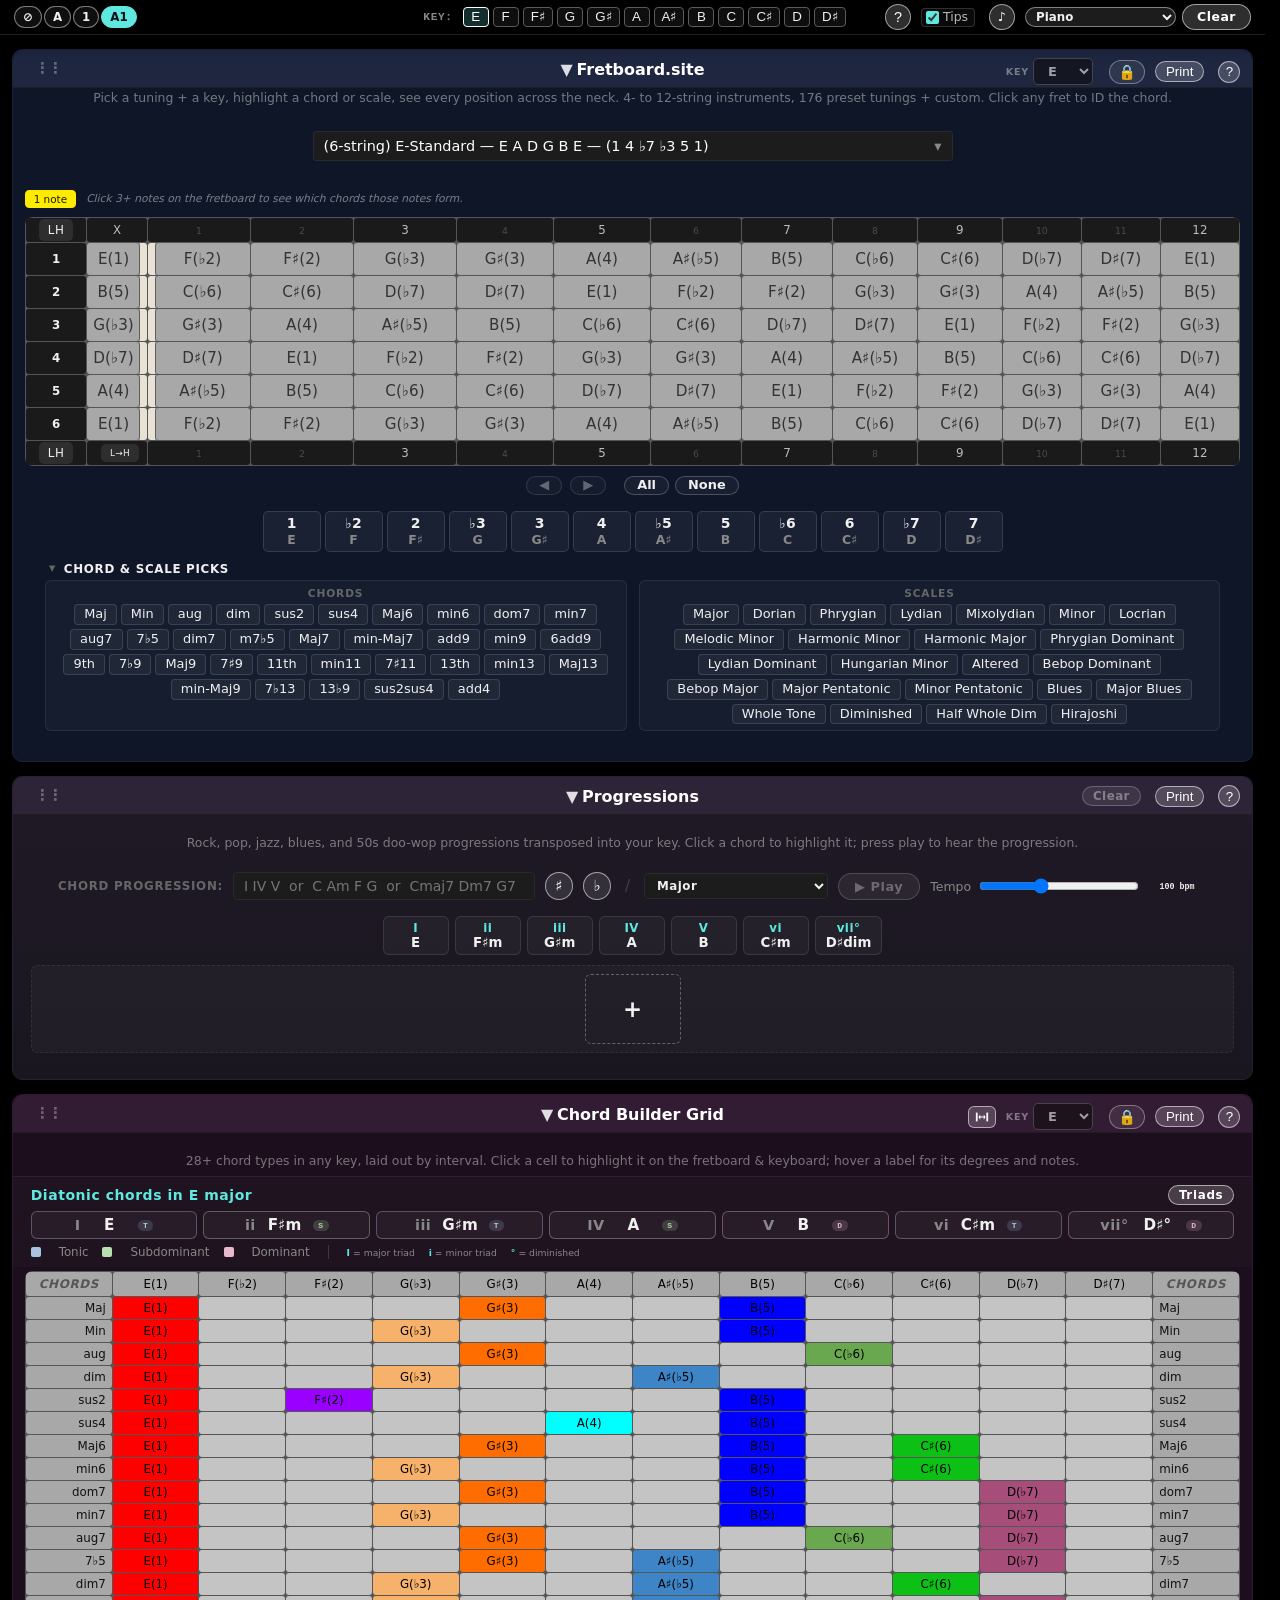
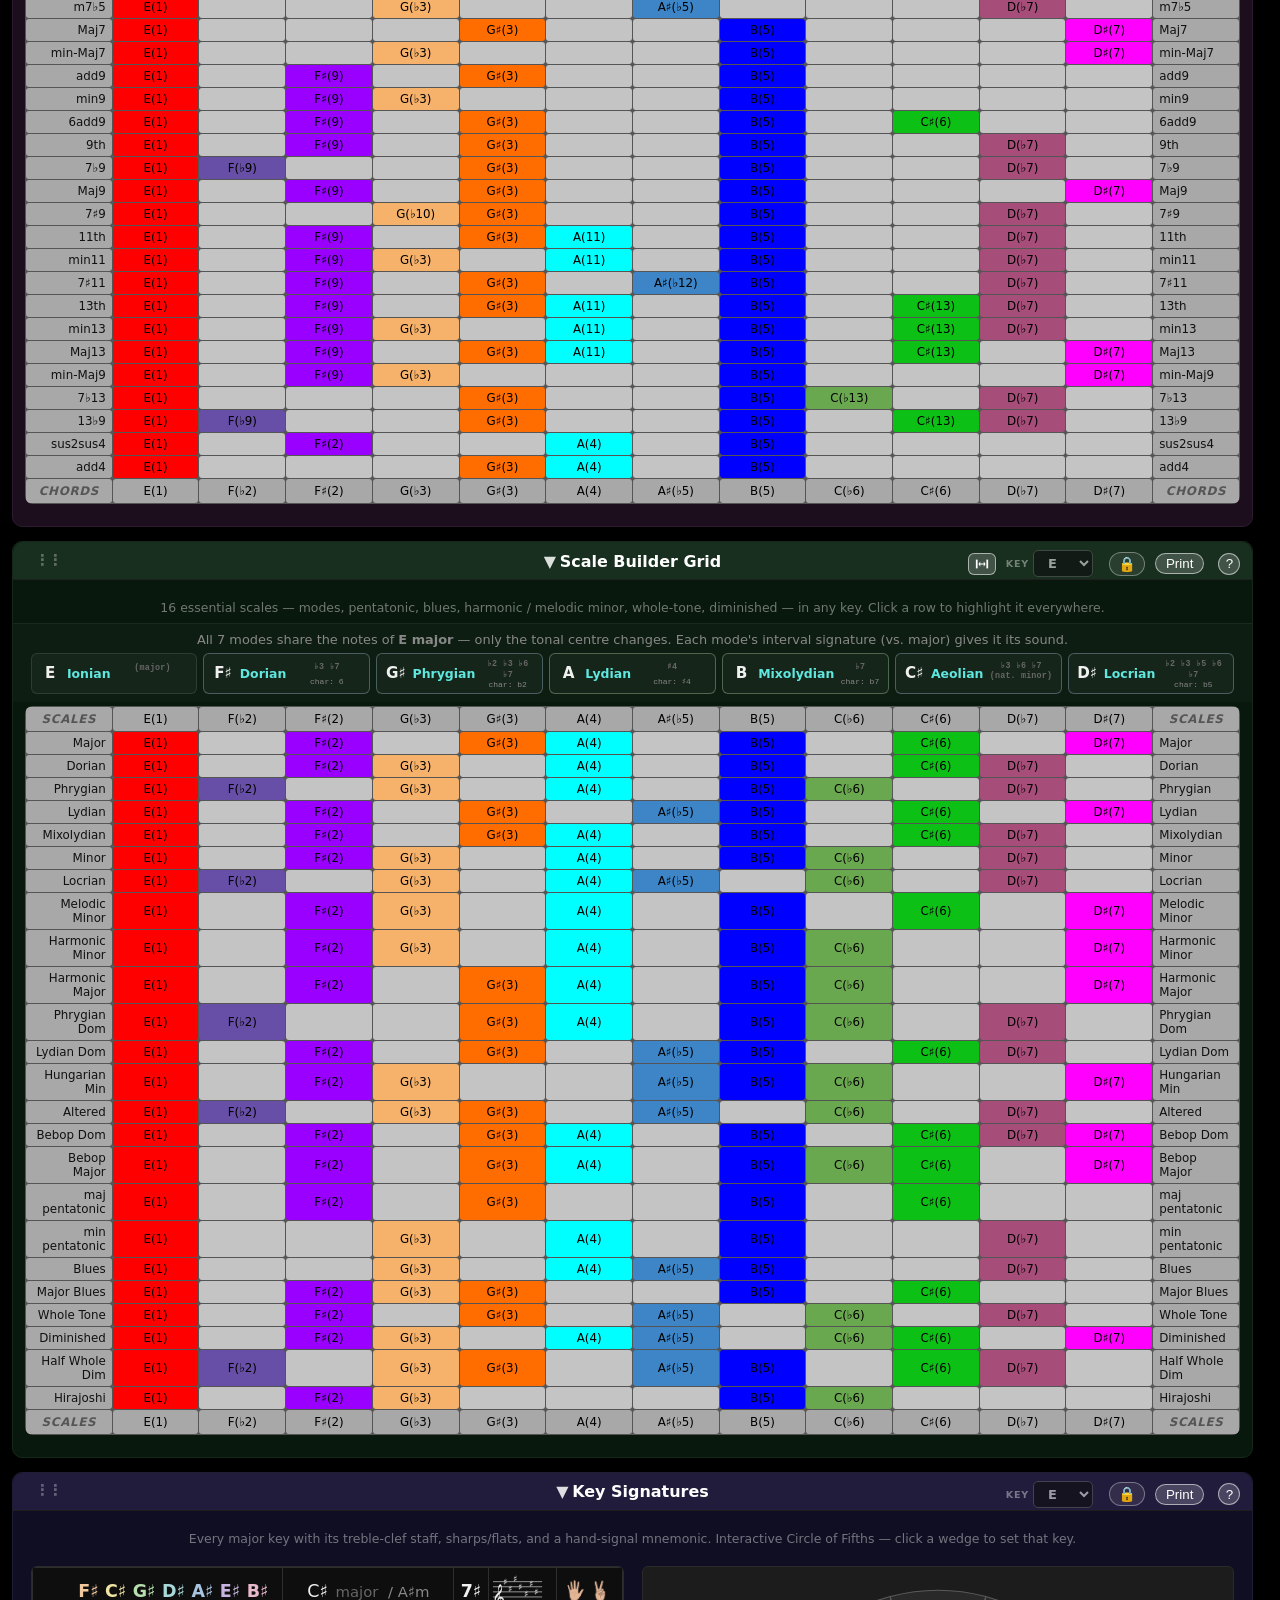
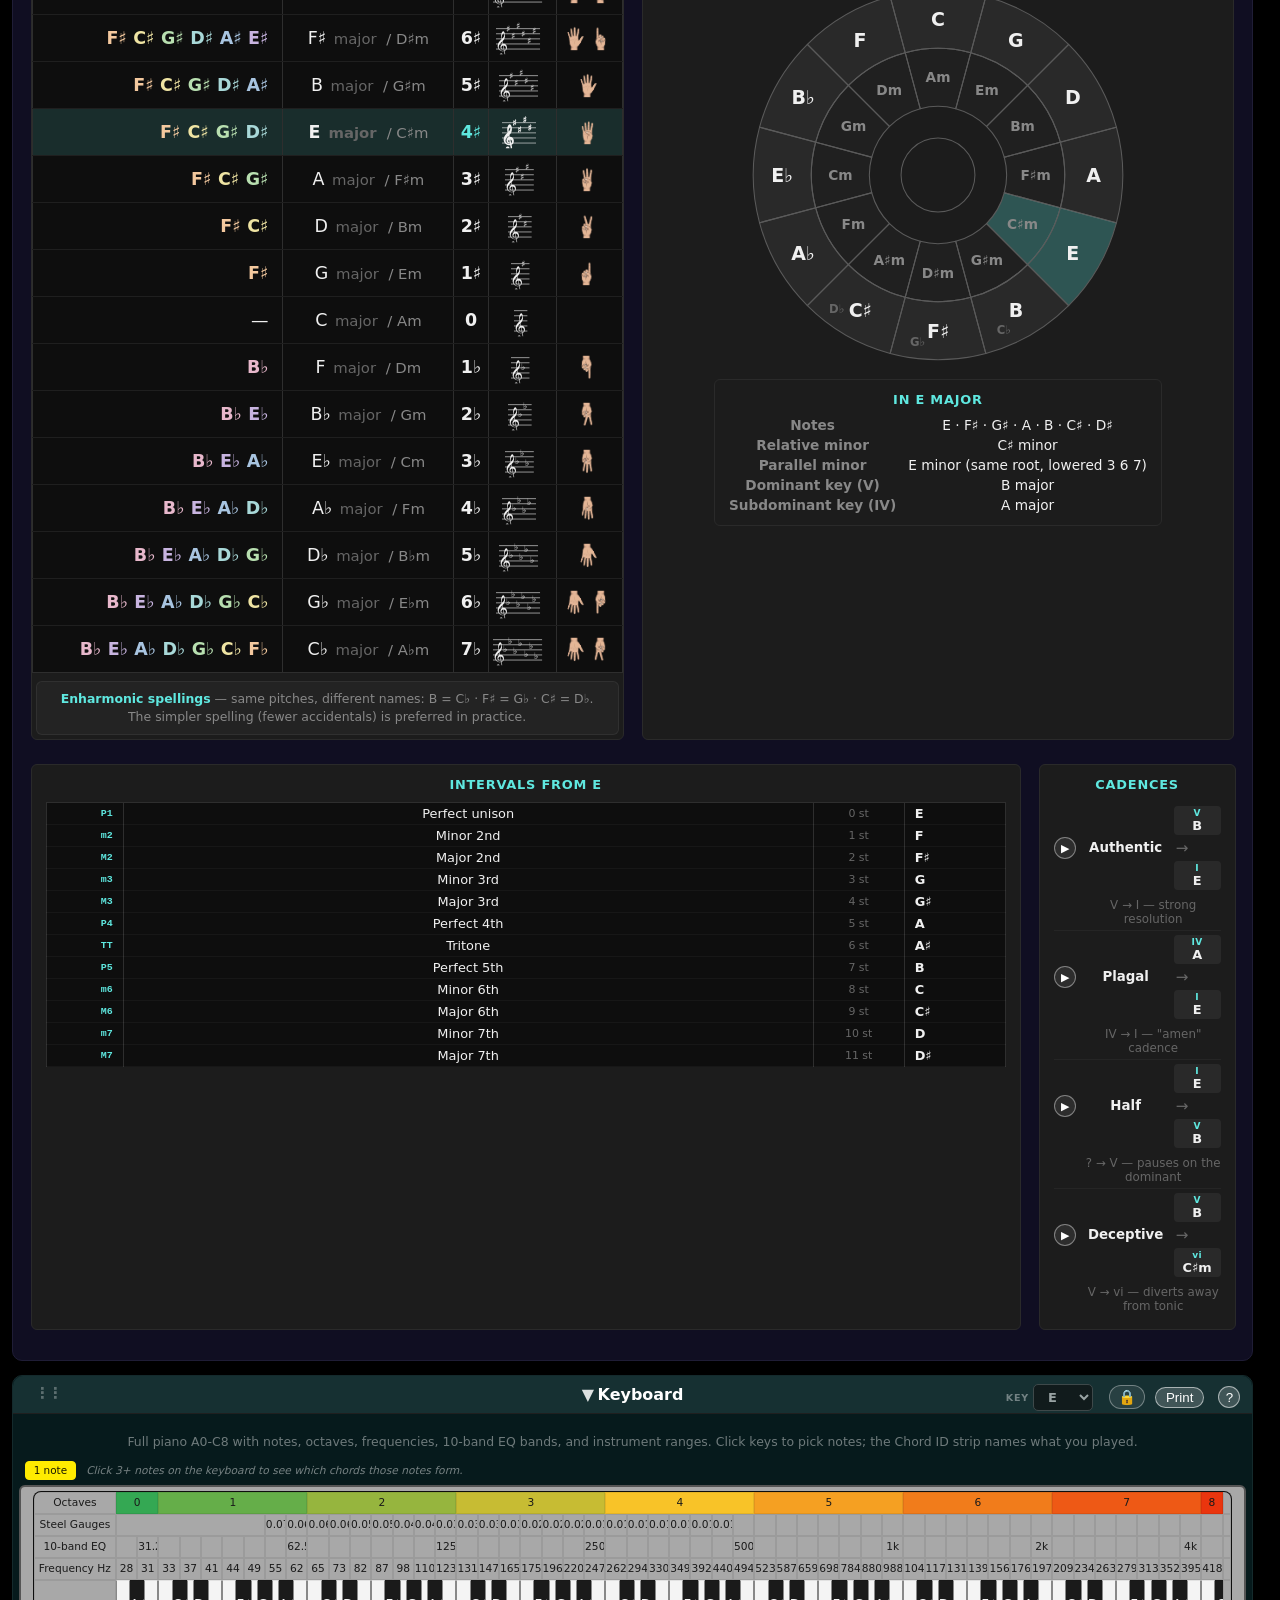
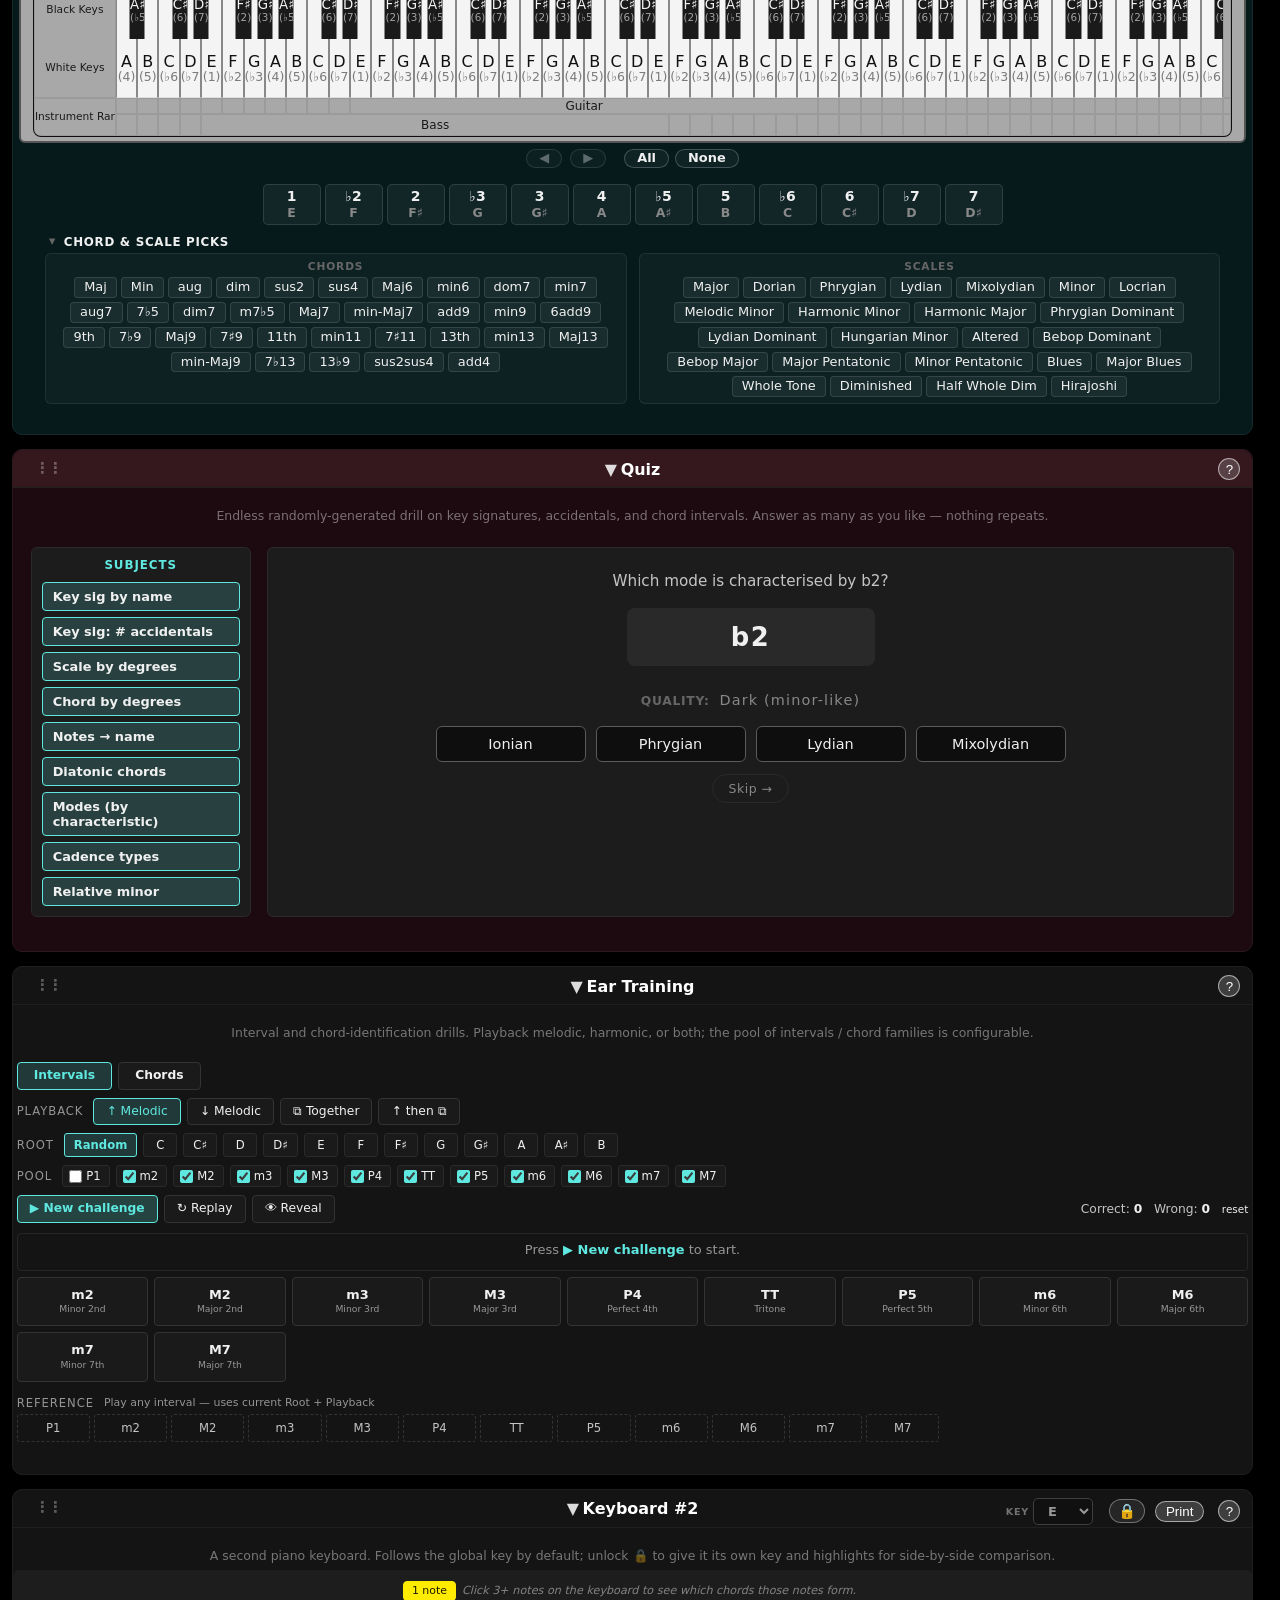
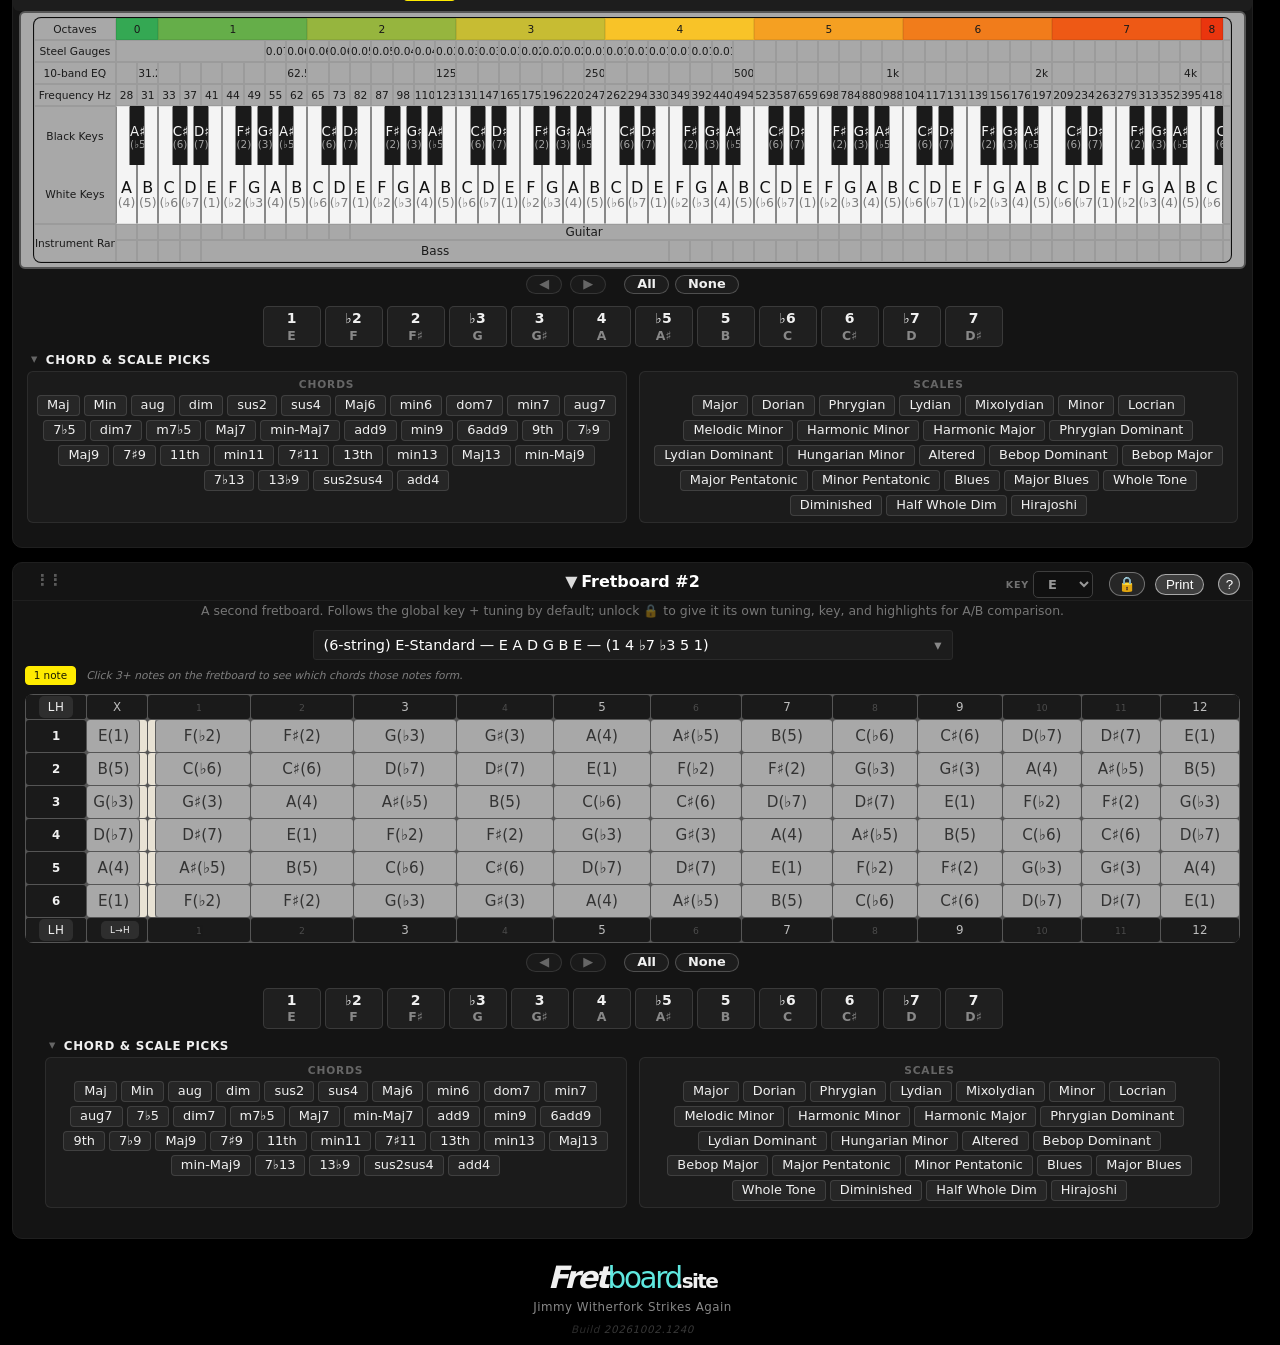
==== commit f39b560d: "Add single-note pick mode (default on) + same-note hover Clicking a fret or key now lights only that" ====
--- a/index.html
+++ b/index.html
@@ -171,9 +171,9 @@
      with CSS parse instead of waiting for HTML parse completion. The
      visible fretboard SVG is painted by app.js, so this directly
      improves LCP. -->
-<link rel="preload" href="js/app.js?v=20261001.2109" as="script">
-<link rel="stylesheet" href="css/styles.css?v=20261001.2109">
-<link rel="stylesheet" href="css/tab.css?v=20261001.2109">
+<link rel="preload" href="js/app.js?v=20261002.1240" as="script">
+<link rel="stylesheet" href="css/styles.css?v=20261002.1240">
+<link rel="stylesheet" href="css/tab.css?v=20261002.1240">
 <!-- Tone.js — polyphonic sampler + synth + FX rack. Lazy-loaded on
      first user audio interaction by app.js (loadTone()), not at page
      load: Tone instantiates an AudioContext + a deprecated
@@ -181,15 +181,15 @@
      console with autoplay-policy and deprecation warnings before the
      user has done anything. If the CDN is unreachable when first
      needed, the app falls back to its built-in triangle synth. -->
-<script defer src="js/data.js?v=20261001.2109"></script>
-<script defer src="js/help_text.js?v=20261001.2109"></script>
-<script defer src="js/chord_lookup.js?v=20261001.2109"></script>
-<script defer src="js/sortable.js?v=20261001.2109"></script>
-<script defer src="js/app.js?v=20261001.2109"></script>
-<script defer src="js/chord_boxes.js?v=20261001.2109"></script>
-<script defer src="js/tab.js?v=20261001.2109"></script>
-<script defer src="js/features.js?v=20261001.2109"></script>
-<script defer src="js/sheetmusic.js?v=20261001.2109"></script>
+<script defer src="js/data.js?v=20261002.1240"></script>
+<script defer src="js/help_text.js?v=20261002.1240"></script>
+<script defer src="js/chord_lookup.js?v=20261002.1240"></script>
+<script defer src="js/sortable.js?v=20261002.1240"></script>
+<script defer src="js/app.js?v=20261002.1240"></script>
+<script defer src="js/chord_boxes.js?v=20261002.1240"></script>
+<script defer src="js/tab.js?v=20261002.1240"></script>
+<script defer src="js/features.js?v=20261002.1240"></script>
+<script defer src="js/sheetmusic.js?v=20261002.1240"></script>
 </head>
 <body>
 
@@ -414,7 +414,7 @@
   <div id="site_title"><a href="?" aria-label="Reset to Fretboard.site home view"><span class="slant" aria-hidden="true">Fret</span><span class="finder" aria-hidden="true">board</span><span class="pro" aria-hidden="true">.site</span></a></div>
   <a href="#" id="reset_section_order" style="display:none" title="Return every section to the original top-to-bottom order.">Reset section order</a>
   <a href="#" id="footer_witherfork">Jimmy Witherfork Strikes Again</a>
-  <div id="build_num">20261001.2109</div>
+  <div id="build_num">20261002.1240</div>
 </footer>
 
 </body>
--- a/css/styles.css
+++ b/css/styles.css
@@ -1664,6 +1664,15 @@
                                            { outline: 2px solid rgba(0, 0, 0, 0.9);
                                              outline-offset: -2px; position: relative; z-index: 1;                     }
 
+/* Same-note hover: mousing over a fret / key bolds and thin-rings every
+   other cell of that pitch class on the same board. currentColor keeps
+   the ring visible on both the dark fretboard and the light piano keys. */
+:is(#fretboard, #fretboard_2, #keyboard, #keyboard_2) td[data-pc-hover],
+:is(#fretboard, #fretboard_2, #keyboard, #keyboard_2) td[data-pc-hover] *
+                                           { font-weight: 800;                                                         }
+:is(#fretboard, #fretboard_2, #keyboard, #keyboard_2) td[data-pc-hover]
+                                           { outline: 1px solid currentColor; outline-offset: -2px;                    }
+
 /* --- Dim All/None relative to the shift arrows -----------------------
    User feedback: All/None read visually brighter than ◀ ▶ because
    text runs full-width where the arrow glyphs don't. Trim their
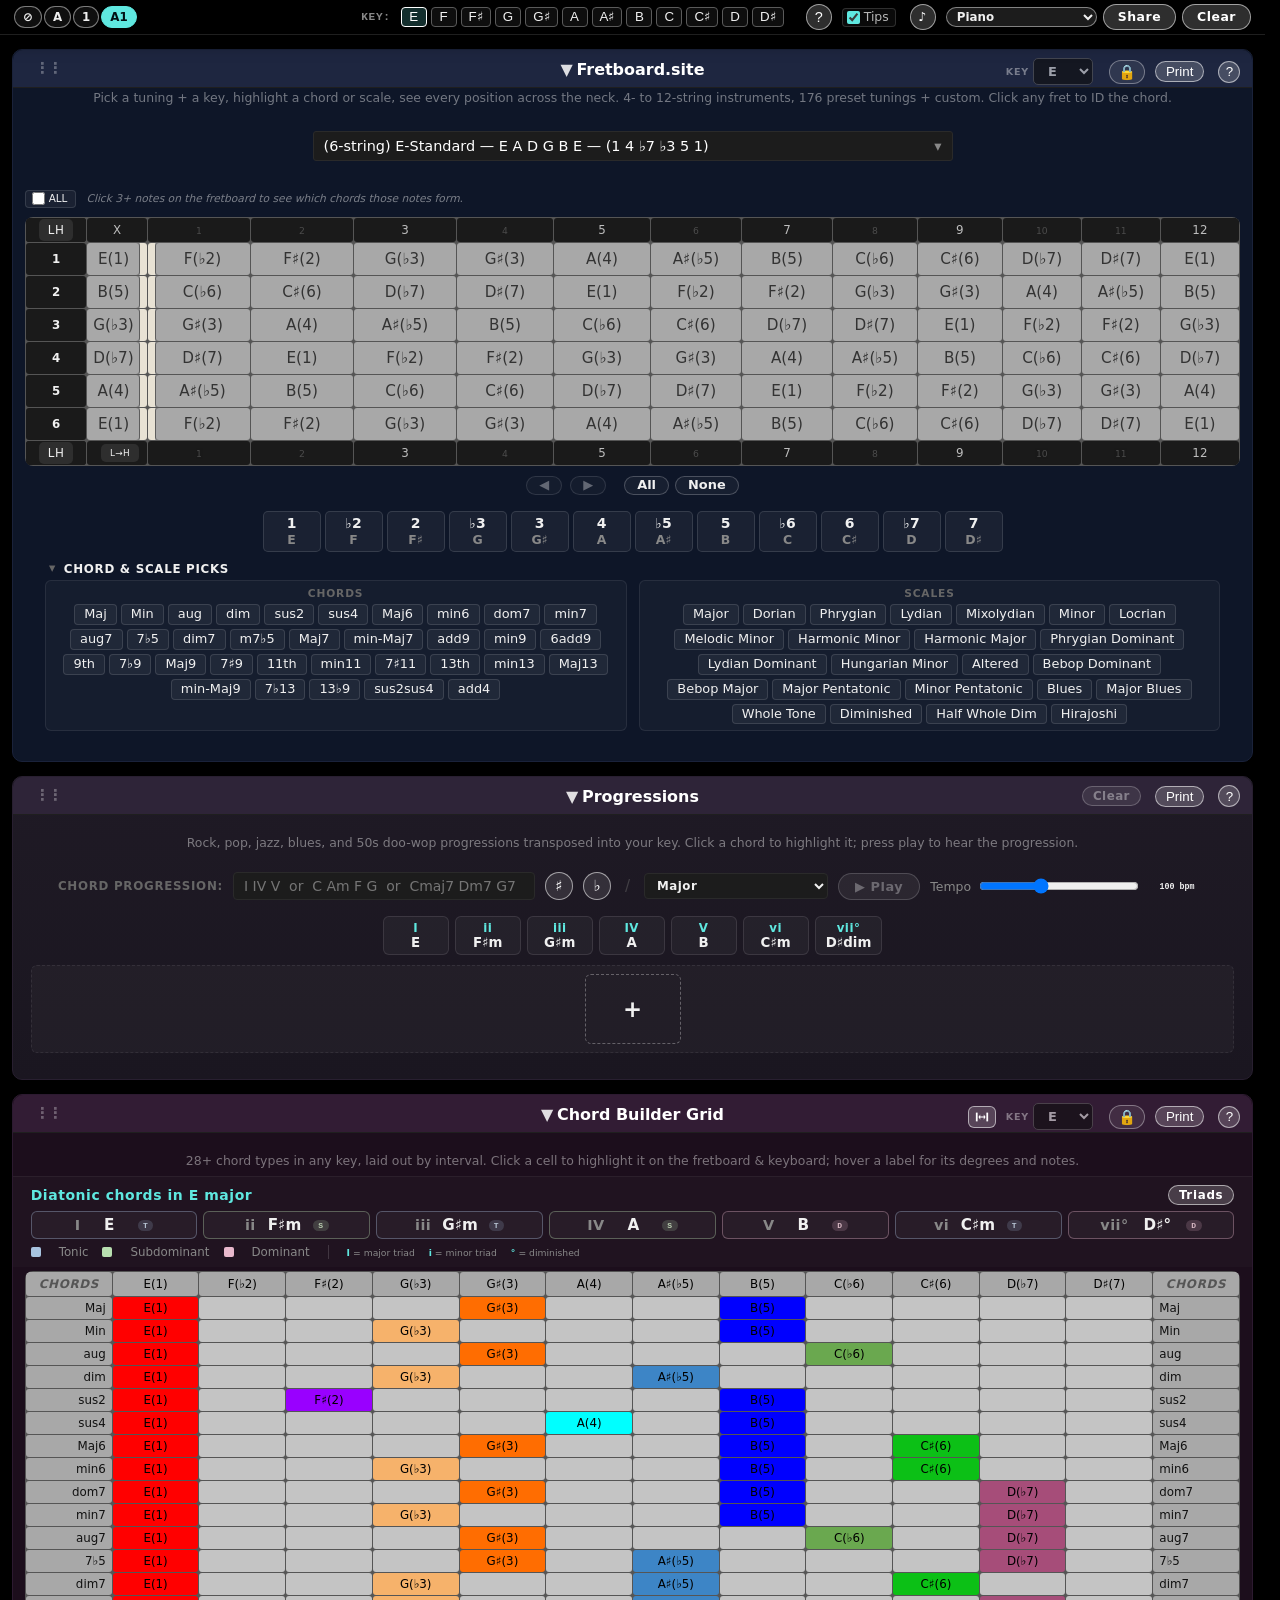
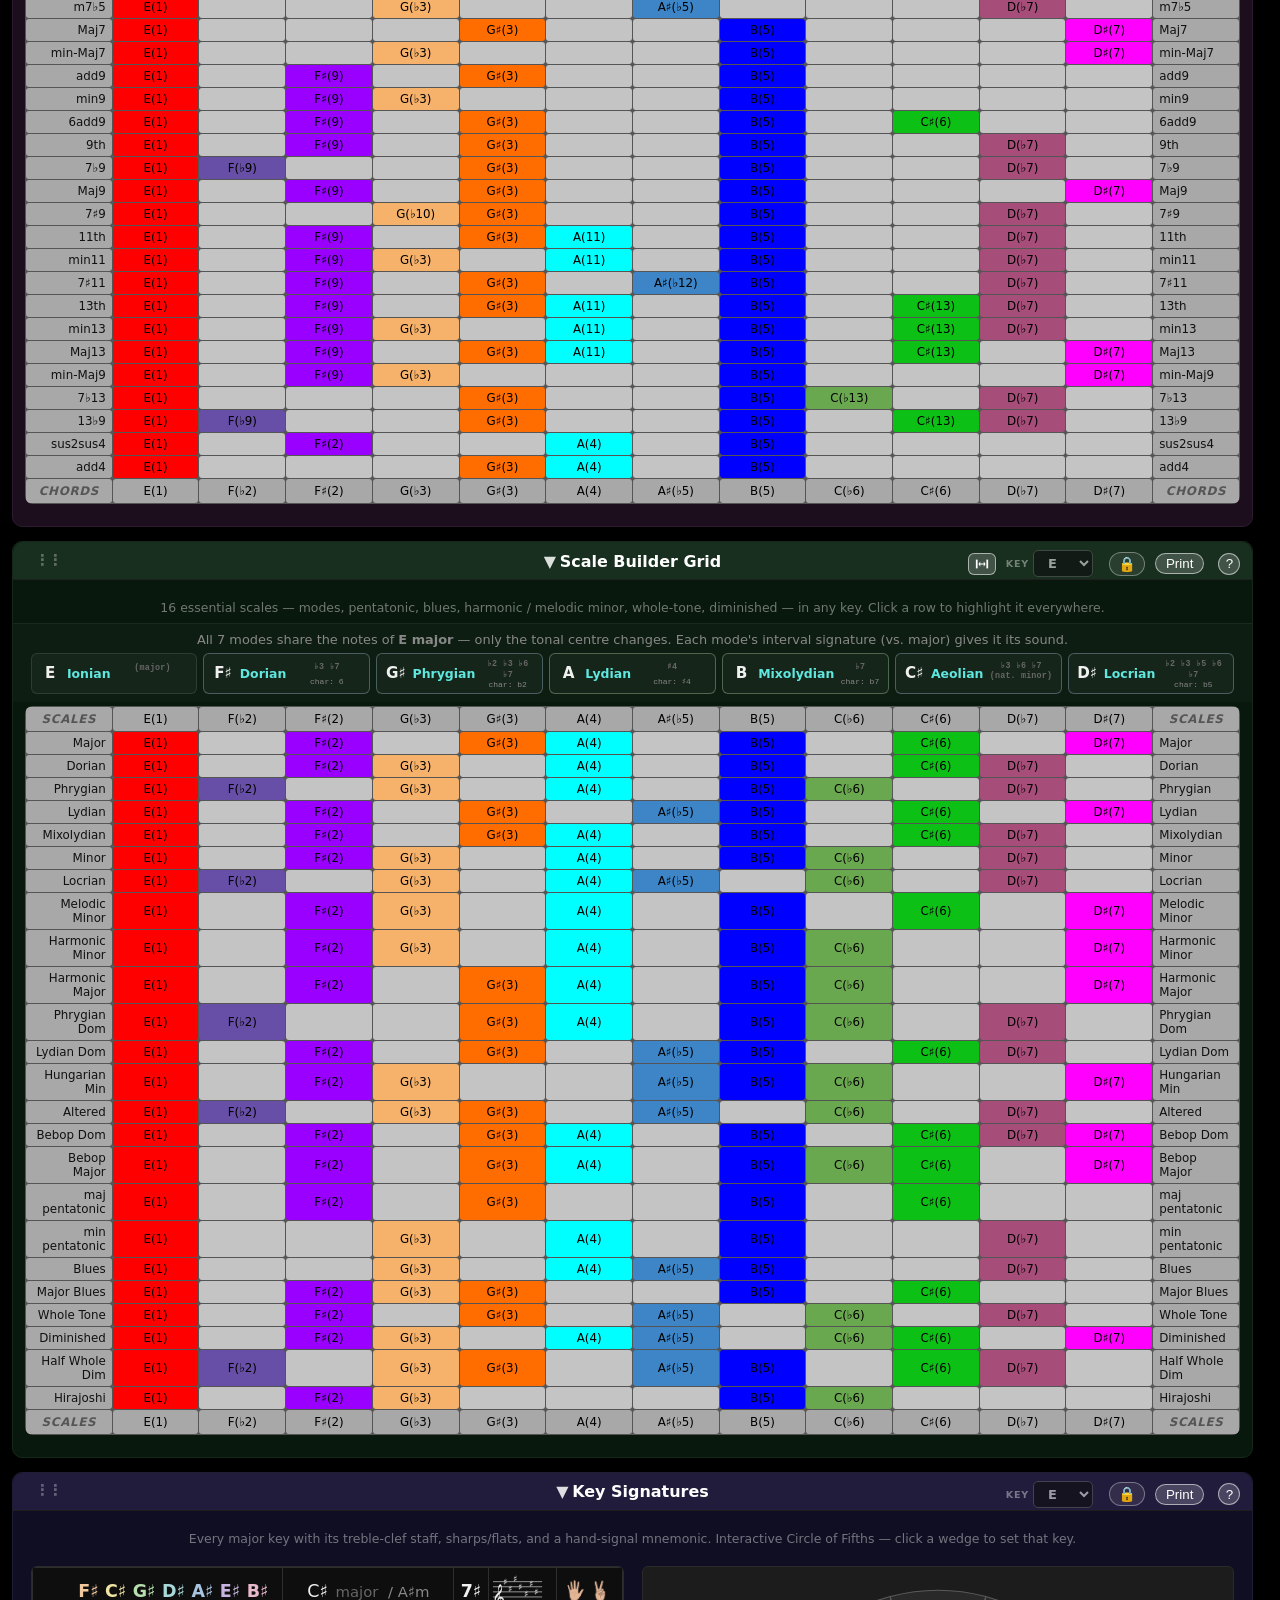
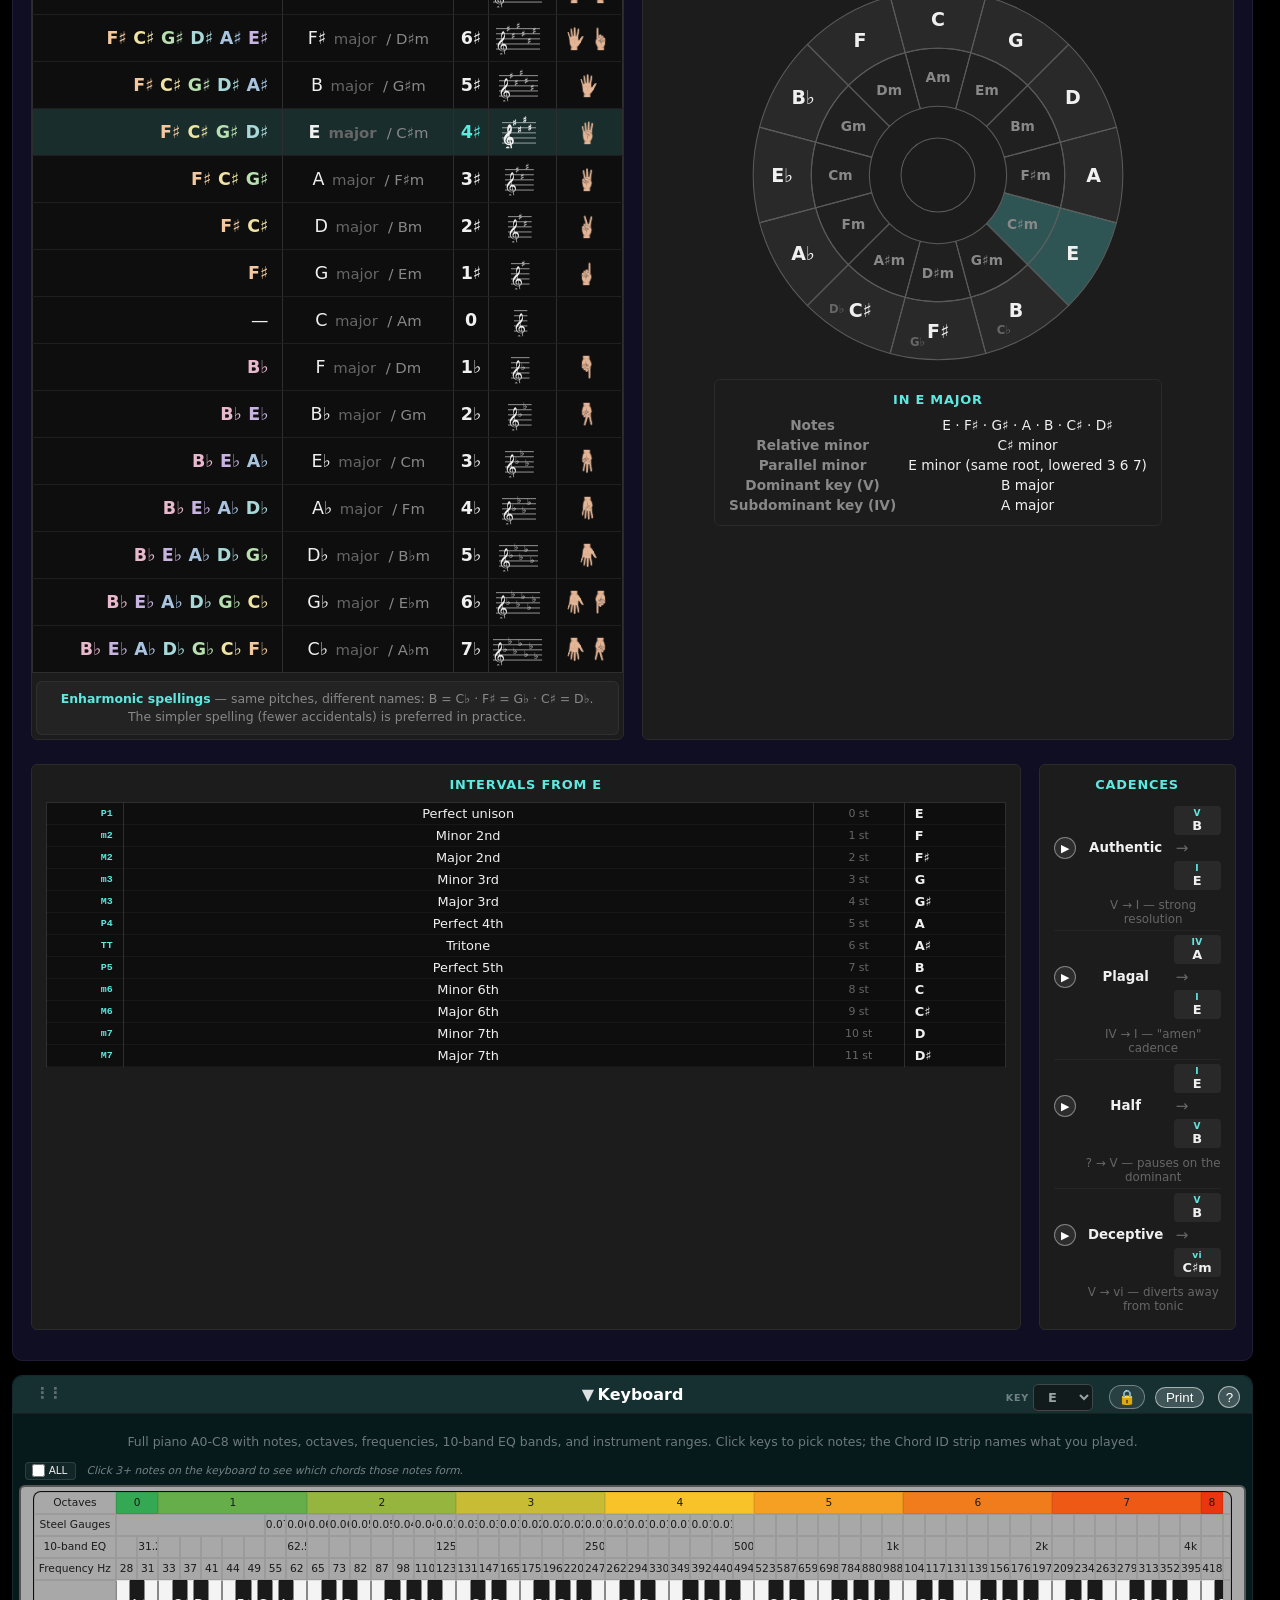
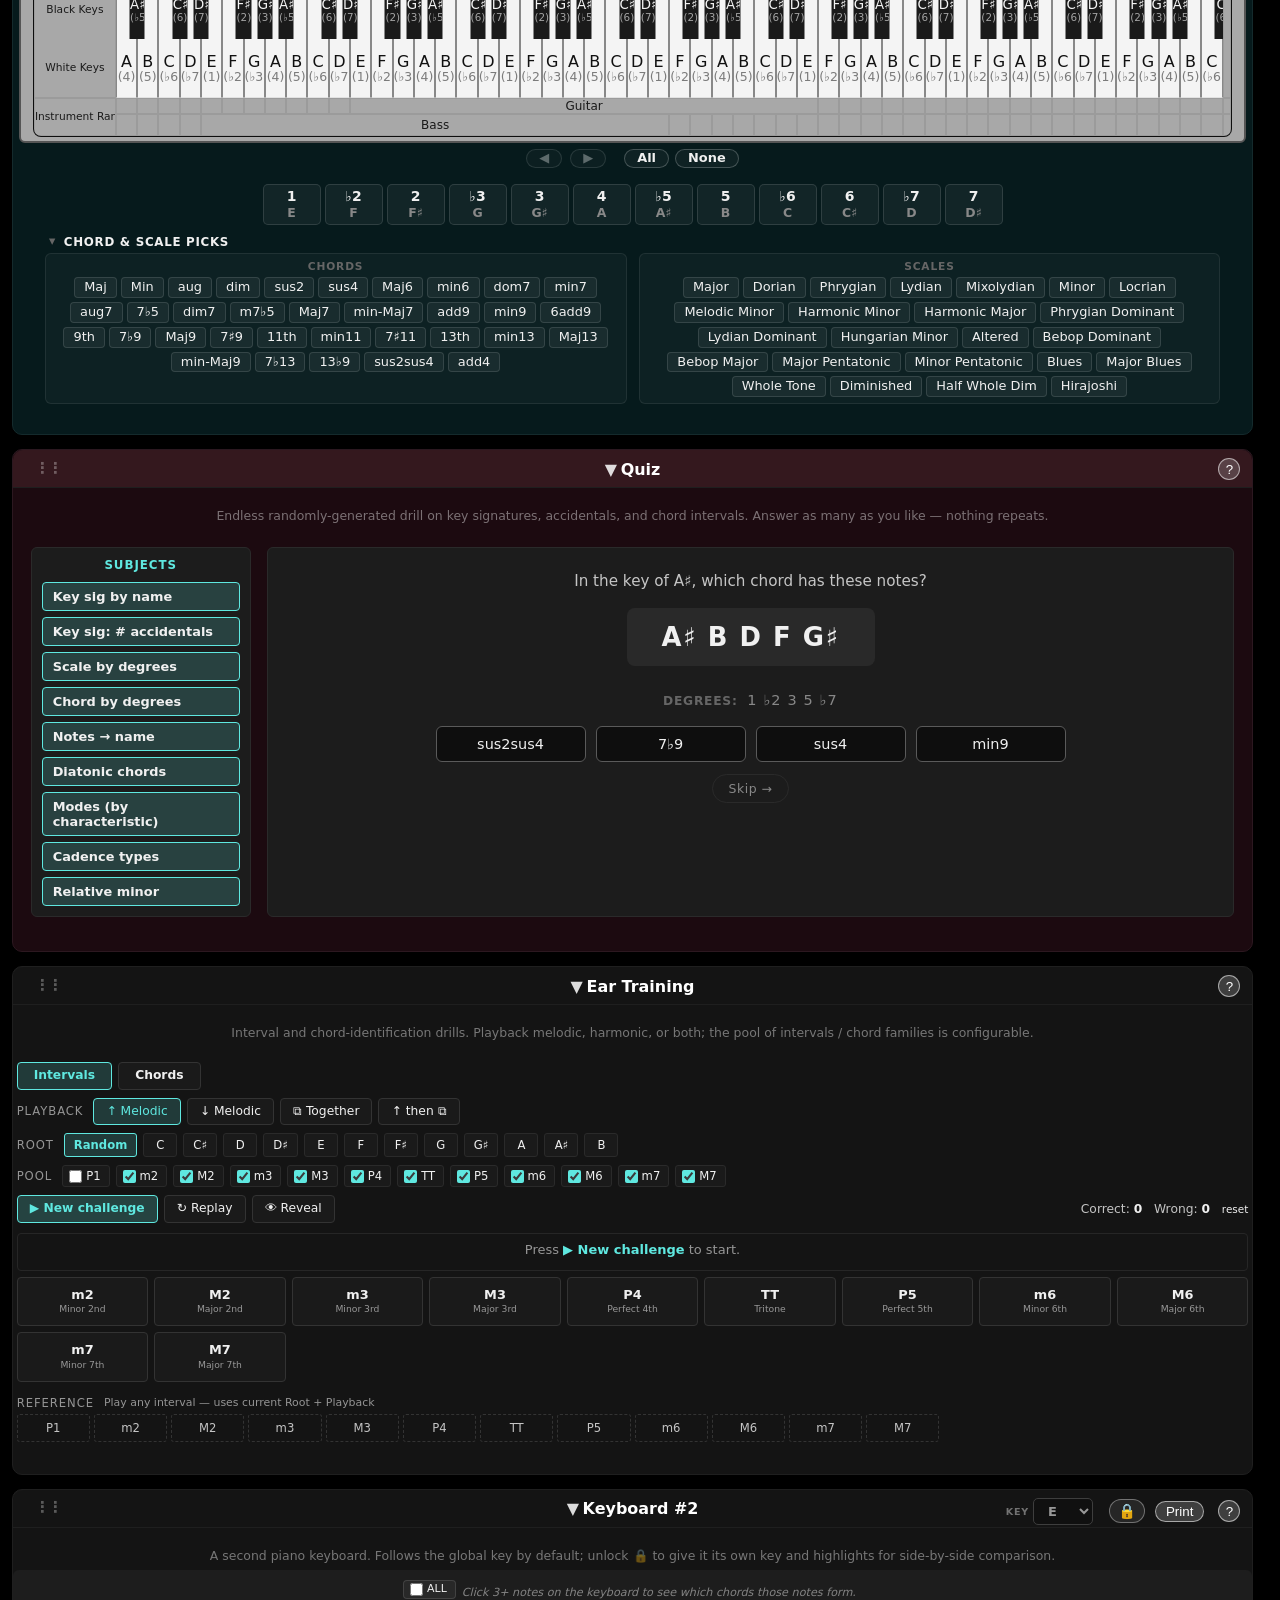
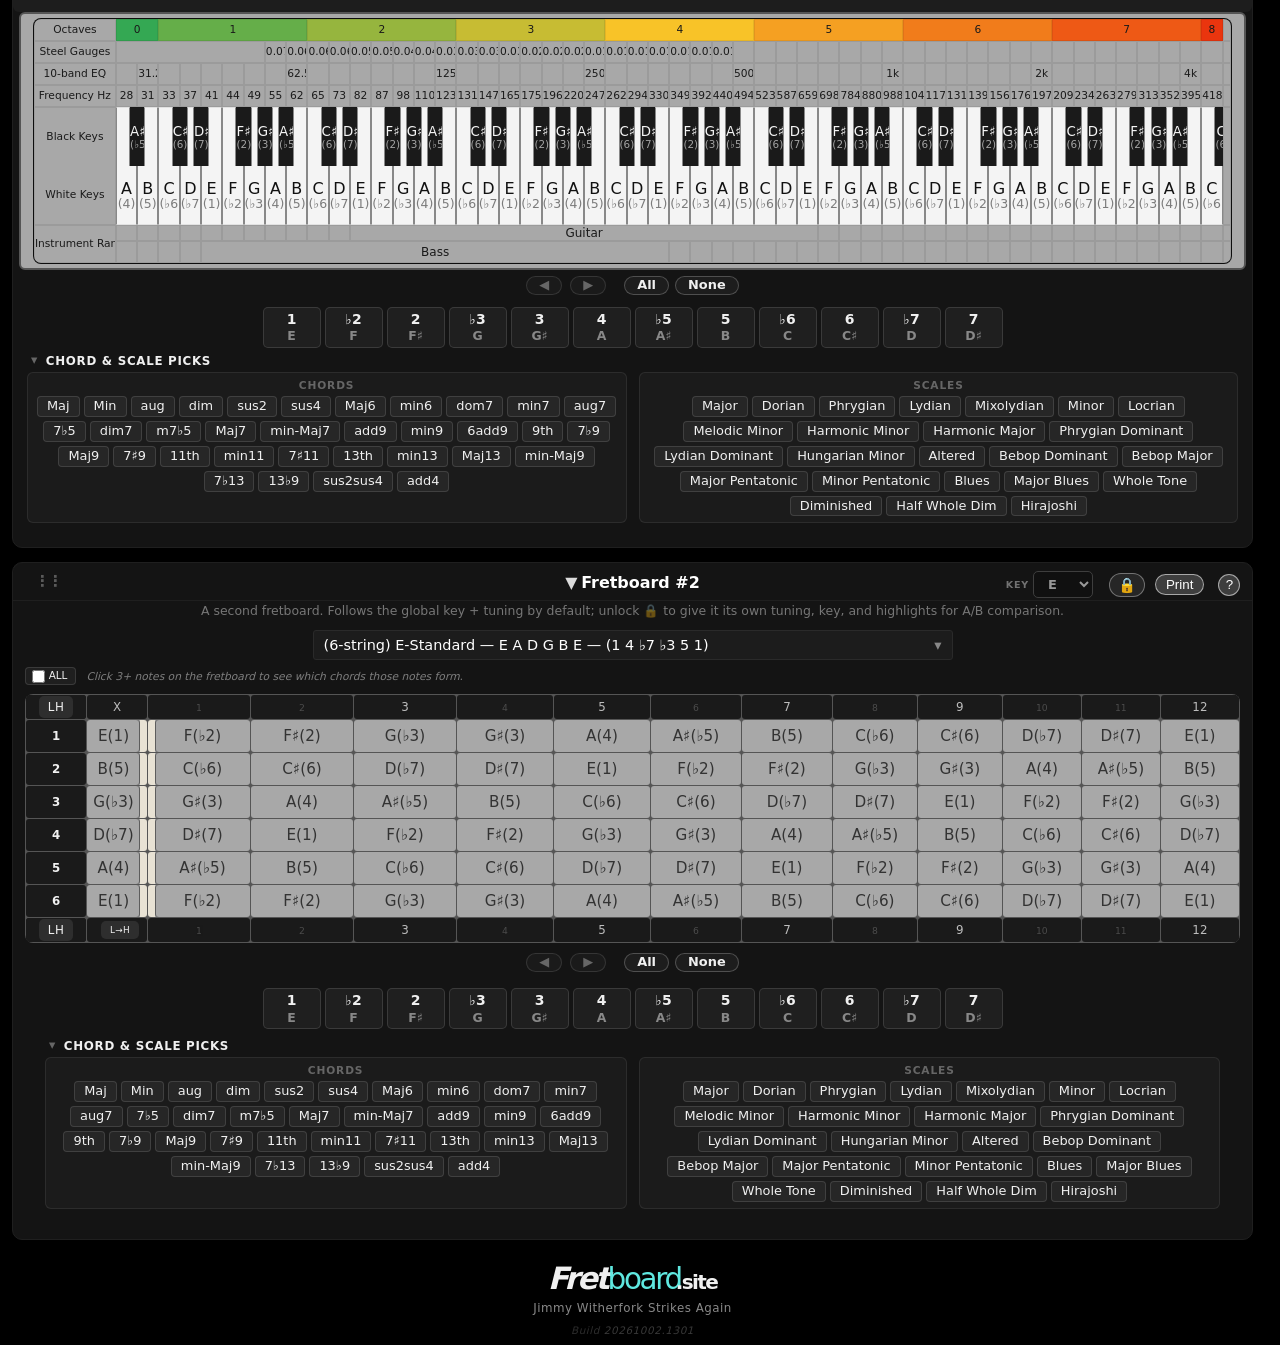
==== commit 02a8ae23: "Absolute highlight picks (n=), ALL checkbox, Share button Highlights are now stored as absolute pick" ====
--- a/index.html
+++ b/index.html
@@ -171,9 +171,9 @@
      with CSS parse instead of waiting for HTML parse completion. The
      visible fretboard SVG is painted by app.js, so this directly
      improves LCP. -->
-<link rel="preload" href="js/app.js?v=20261002.1240" as="script">
-<link rel="stylesheet" href="css/styles.css?v=20261002.1240">
-<link rel="stylesheet" href="css/tab.css?v=20261002.1240">
+<link rel="preload" href="js/app.js?v=20261002.1301" as="script">
+<link rel="stylesheet" href="css/styles.css?v=20261002.1301">
+<link rel="stylesheet" href="css/tab.css?v=20261002.1301">
 <!-- Tone.js — polyphonic sampler + synth + FX rack. Lazy-loaded on
      first user audio interaction by app.js (loadTone()), not at page
      load: Tone instantiates an AudioContext + a deprecated
@@ -181,15 +181,15 @@
      console with autoplay-policy and deprecation warnings before the
      user has done anything. If the CDN is unreachable when first
      needed, the app falls back to its built-in triangle synth. -->
-<script defer src="js/data.js?v=20261002.1240"></script>
-<script defer src="js/help_text.js?v=20261002.1240"></script>
-<script defer src="js/chord_lookup.js?v=20261002.1240"></script>
-<script defer src="js/sortable.js?v=20261002.1240"></script>
-<script defer src="js/app.js?v=20261002.1240"></script>
-<script defer src="js/chord_boxes.js?v=20261002.1240"></script>
-<script defer src="js/tab.js?v=20261002.1240"></script>
-<script defer src="js/features.js?v=20261002.1240"></script>
-<script defer src="js/sheetmusic.js?v=20261002.1240"></script>
+<script defer src="js/data.js?v=20261002.1301"></script>
+<script defer src="js/help_text.js?v=20261002.1301"></script>
+<script defer src="js/chord_lookup.js?v=20261002.1301"></script>
+<script defer src="js/sortable.js?v=20261002.1301"></script>
+<script defer src="js/app.js?v=20261002.1301"></script>
+<script defer src="js/chord_boxes.js?v=20261002.1301"></script>
+<script defer src="js/tab.js?v=20261002.1301"></script>
+<script defer src="js/features.js?v=20261002.1301"></script>
+<script defer src="js/sheetmusic.js?v=20261002.1301"></script>
 </head>
 <body>
 
@@ -224,6 +224,7 @@
     </label>
     <button type="button" id="audio_toggle" class="section_audio_toggle" aria-pressed="false" title="Audio off — click to play notes when you click a fret or key.">♪</button>
     <select id="instrument_select" class="instrument_select" title="Pick which instrument plays" aria-label="Instrument"></select>
+    <button type="button" id="site_share" class="section_clear" title="Copy a link to exactly what you see now — key, tuning, every highlighted note on every fretboard and keyboard, and your display settings — to send to a student.">Share</button>
     <a id="site_clear" class="section_clear" href="?" title="Wipe every URL parameter and return the whole site to its default state.">Clear</a>
   </span>
 </header>
@@ -414,7 +415,7 @@
   <div id="site_title"><a href="?" aria-label="Reset to Fretboard.site home view"><span class="slant" aria-hidden="true">Fret</span><span class="finder" aria-hidden="true">board</span><span class="pro" aria-hidden="true">.site</span></a></div>
   <a href="#" id="reset_section_order" style="display:none" title="Return every section to the original top-to-bottom order.">Reset section order</a>
   <a href="#" id="footer_witherfork">Jimmy Witherfork Strikes Again</a>
-  <div id="build_num">20261002.1240</div>
+  <div id="build_num">20261002.1301</div>
 </footer>
 
 </body>
--- a/css/styles.css
+++ b/css/styles.css
@@ -1692,6 +1692,14 @@
                                              border: 1px solid rgba(255,255,255,0.12); border-radius: 4px;
                                              text-decoration: none;                                                    }
 .identify_pill:hover                       { background: rgba(255,255,255,0.12);                                      }
+/* ALL checkbox in the chord-ID strip — same footprint as the pills. */
+.identify_all                              { display: inline-flex; align-items: center; gap: 4px; flex-shrink: 0;
+                                             padding: 1px 8px 1px 6px; font-size: 0.8em; line-height: 1.3;
+                                             color: var(--text); background: rgba(255,255,255,0.05);
+                                             border: 1px solid rgba(255,255,255,0.12); border-radius: 4px;
+                                             cursor: pointer; user-select: none; white-space: nowrap;                  }
+.identify_all:hover                        { background: rgba(255,255,255,0.12);                                      }
+.identify_all input                        { margin: 0; cursor: pointer;                                              }
 a.identify_pill_on,
 a.identify_pill_on:link,
 a.identify_pill_on:visited,
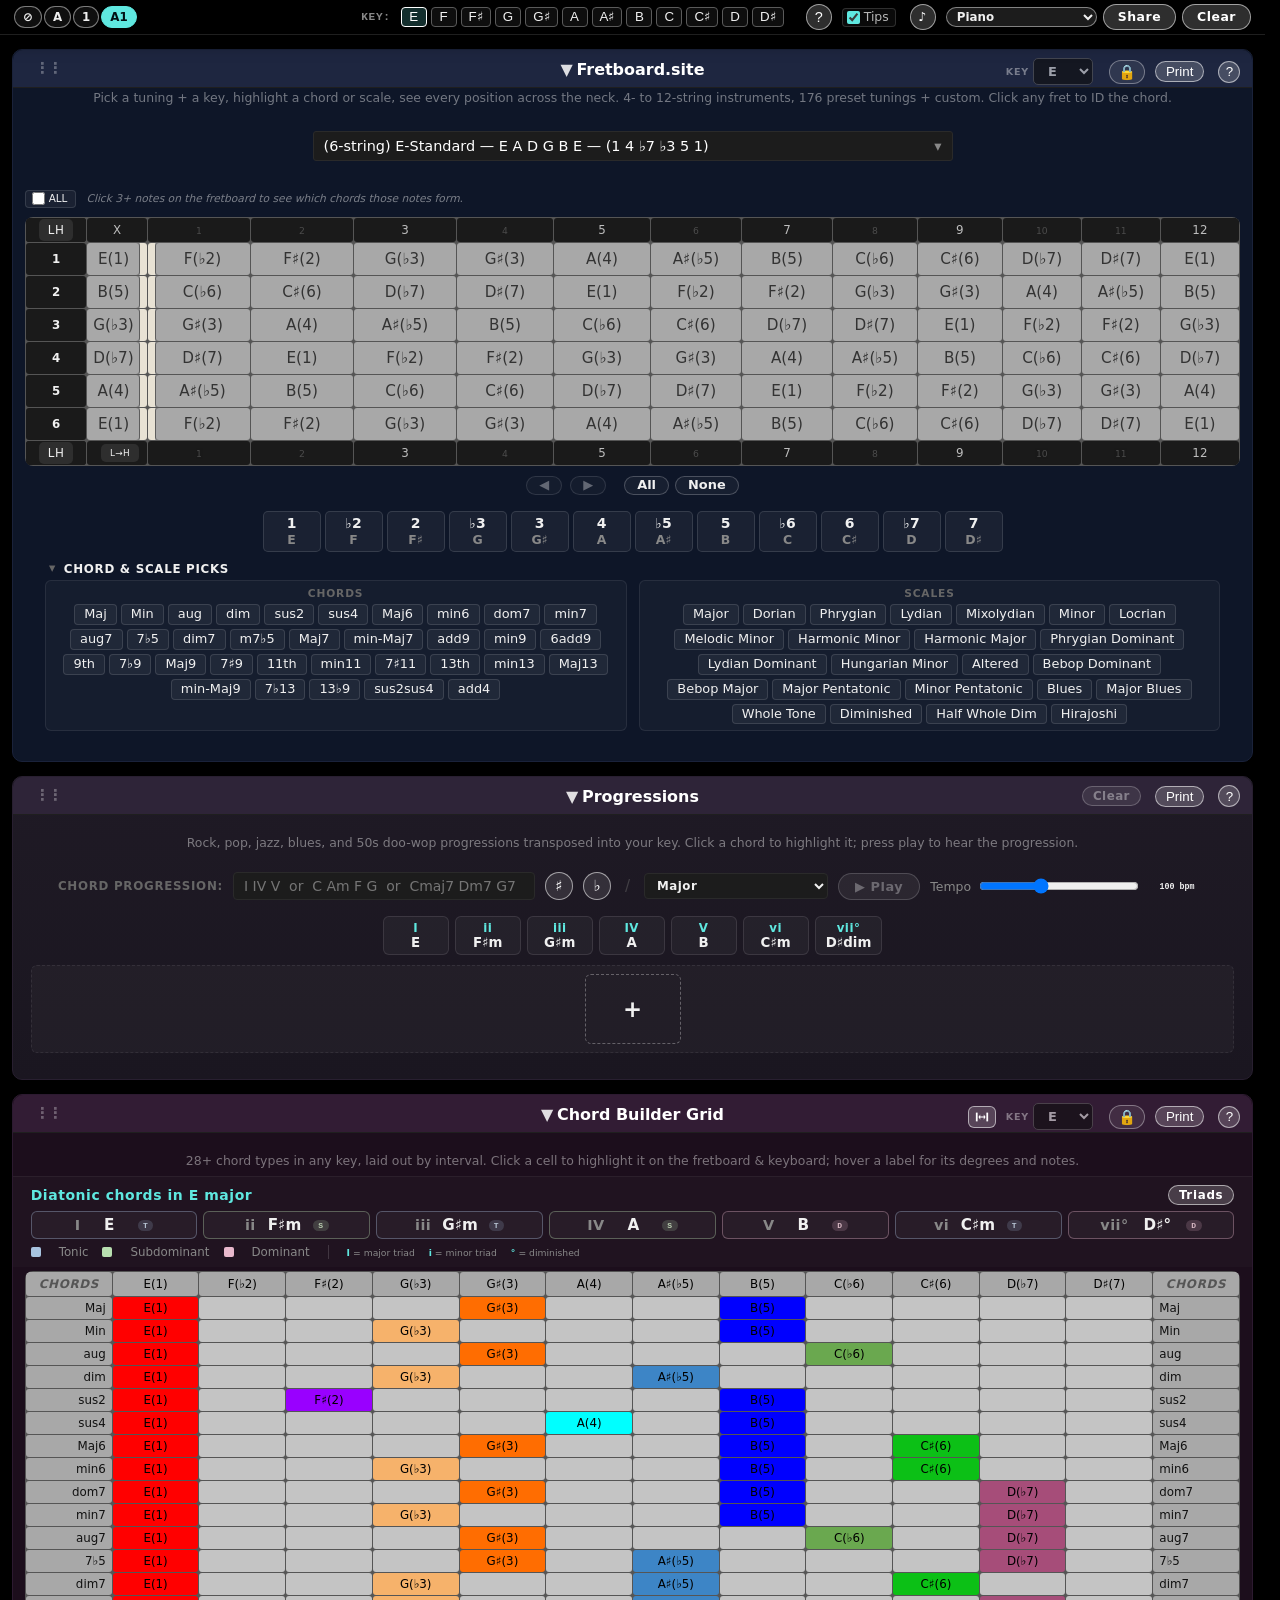
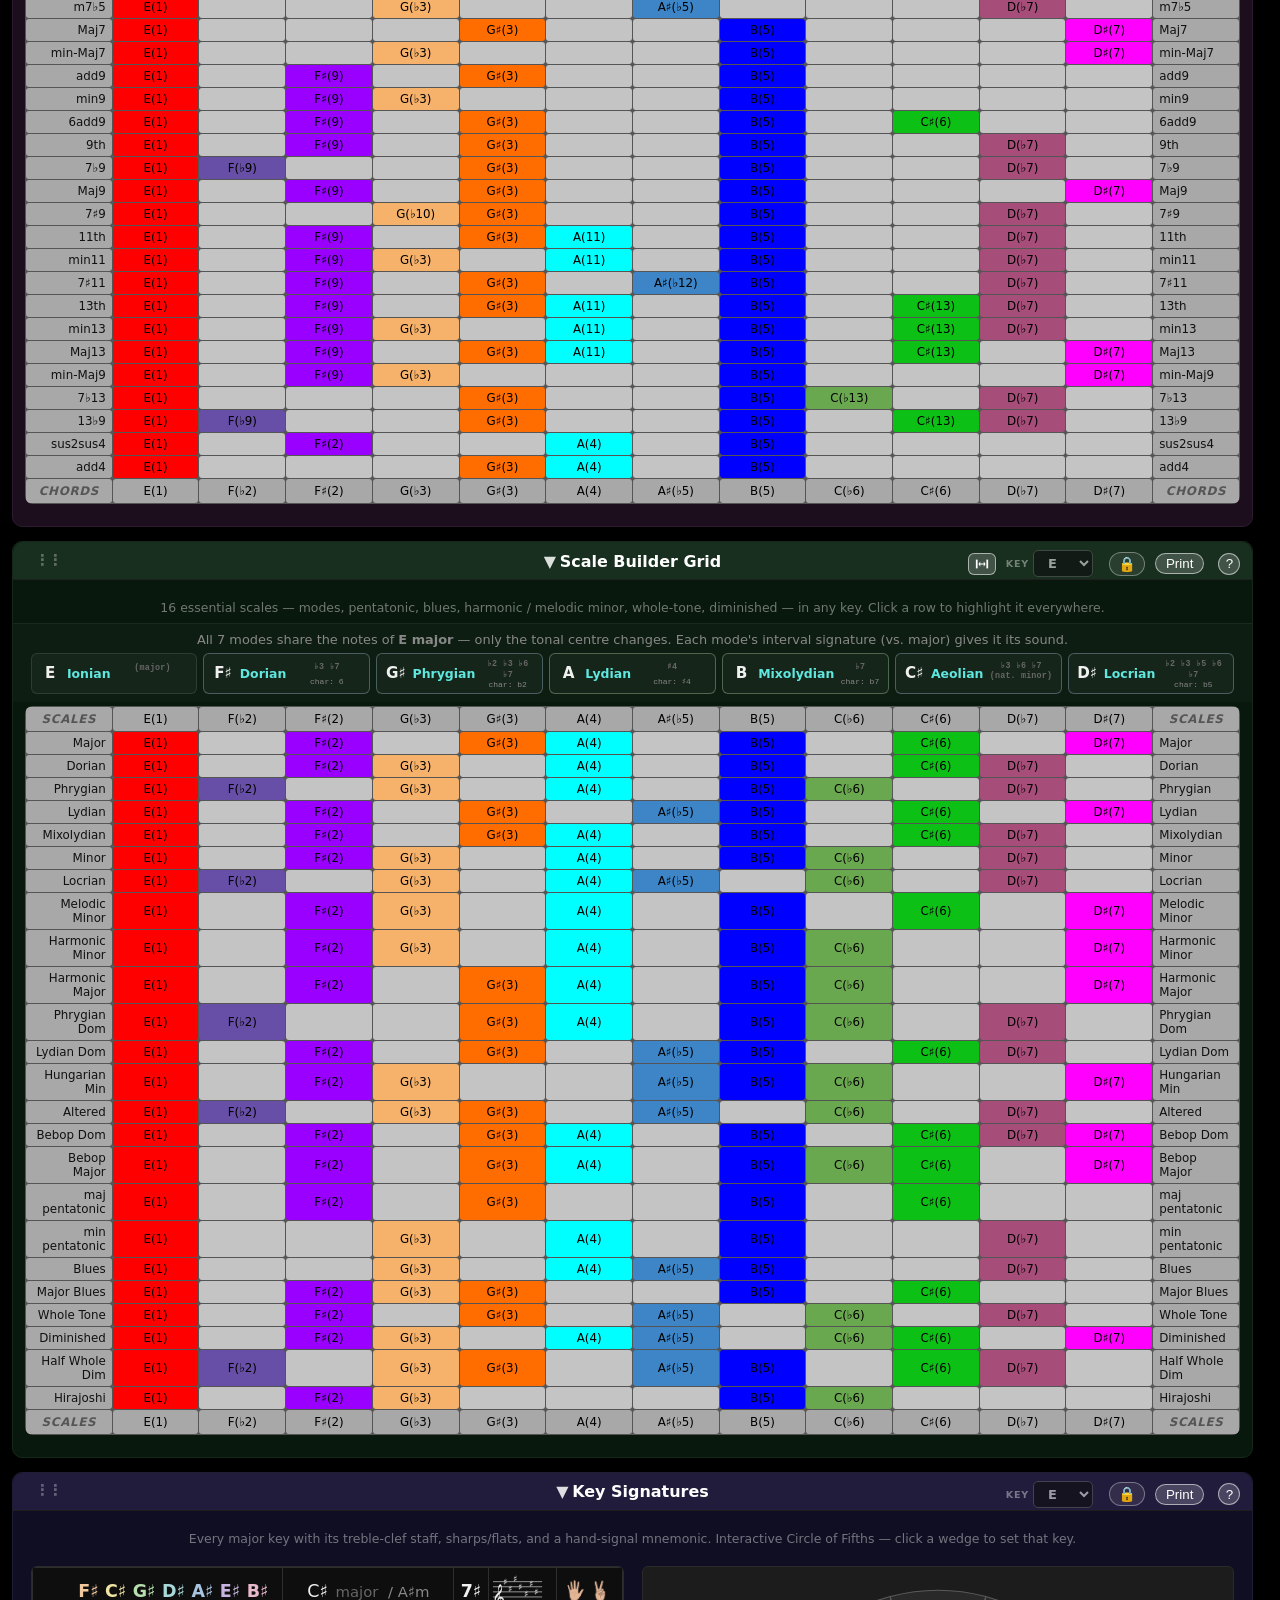
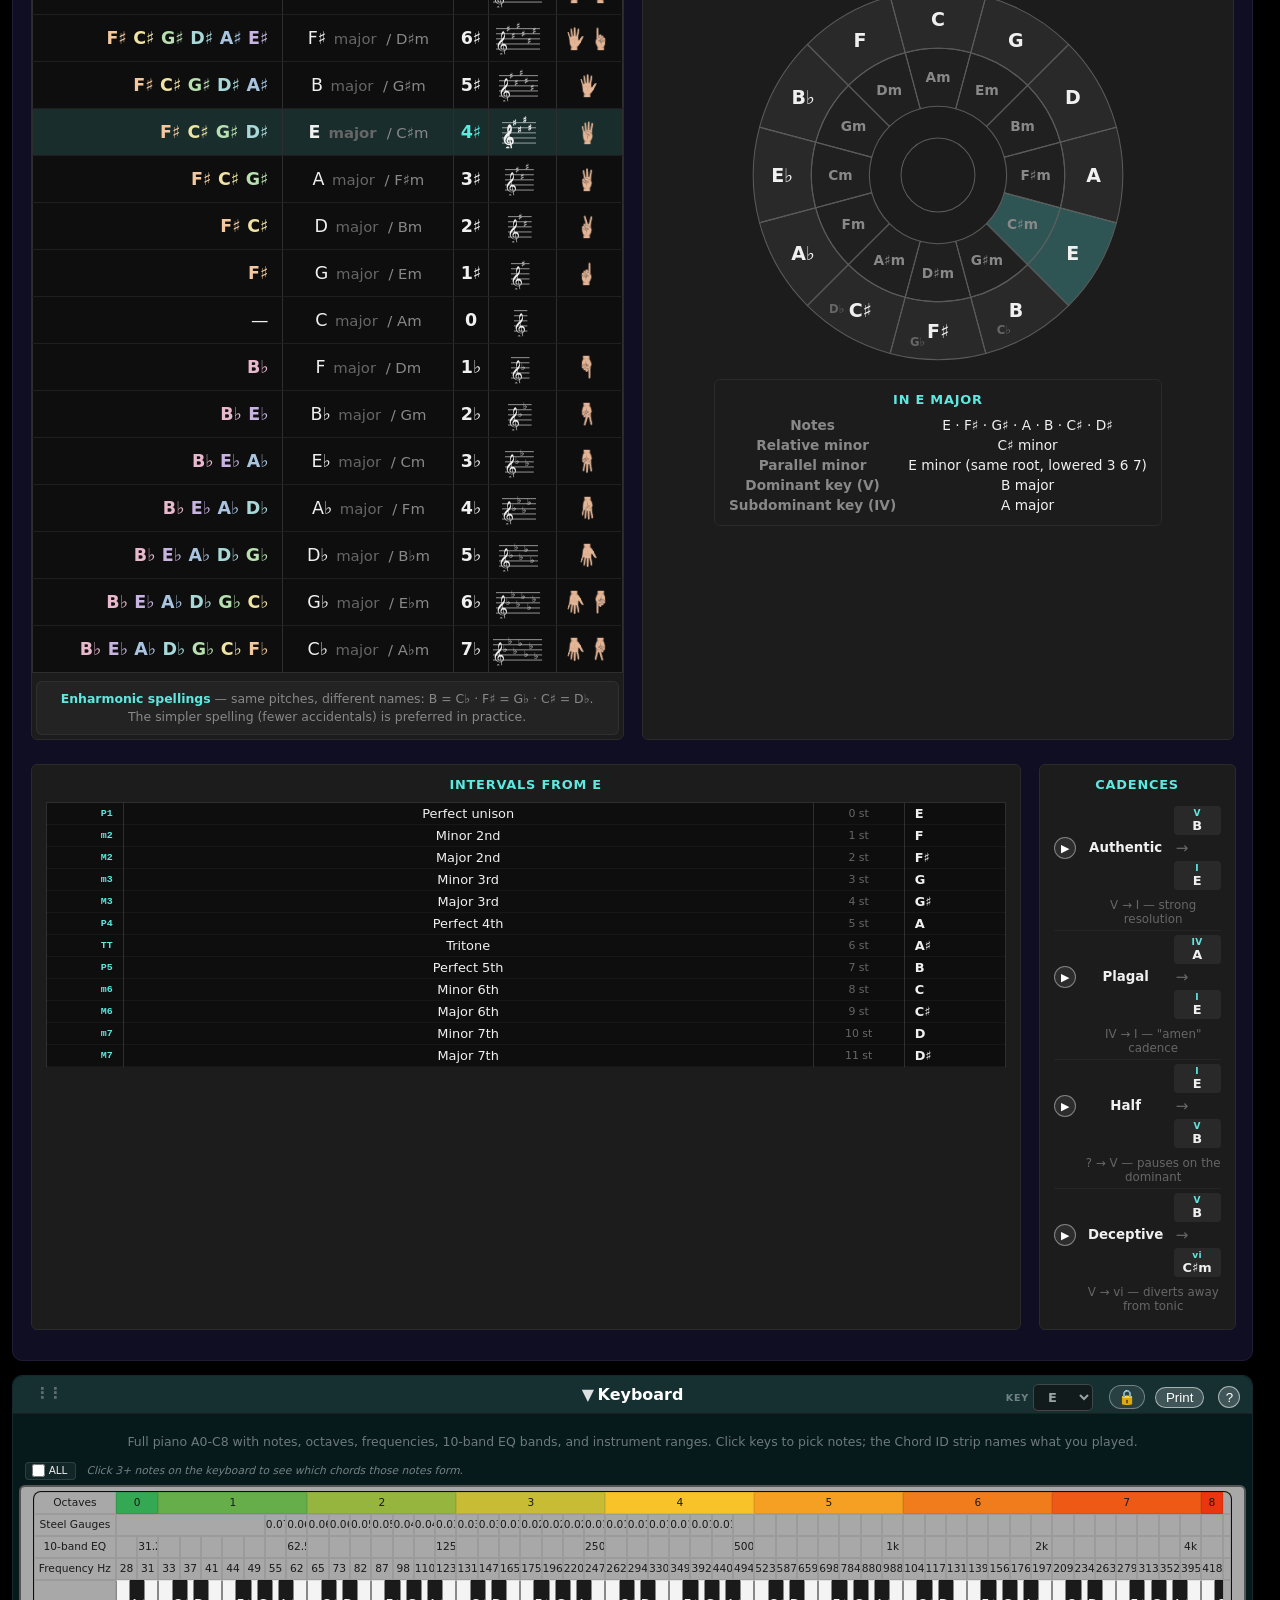
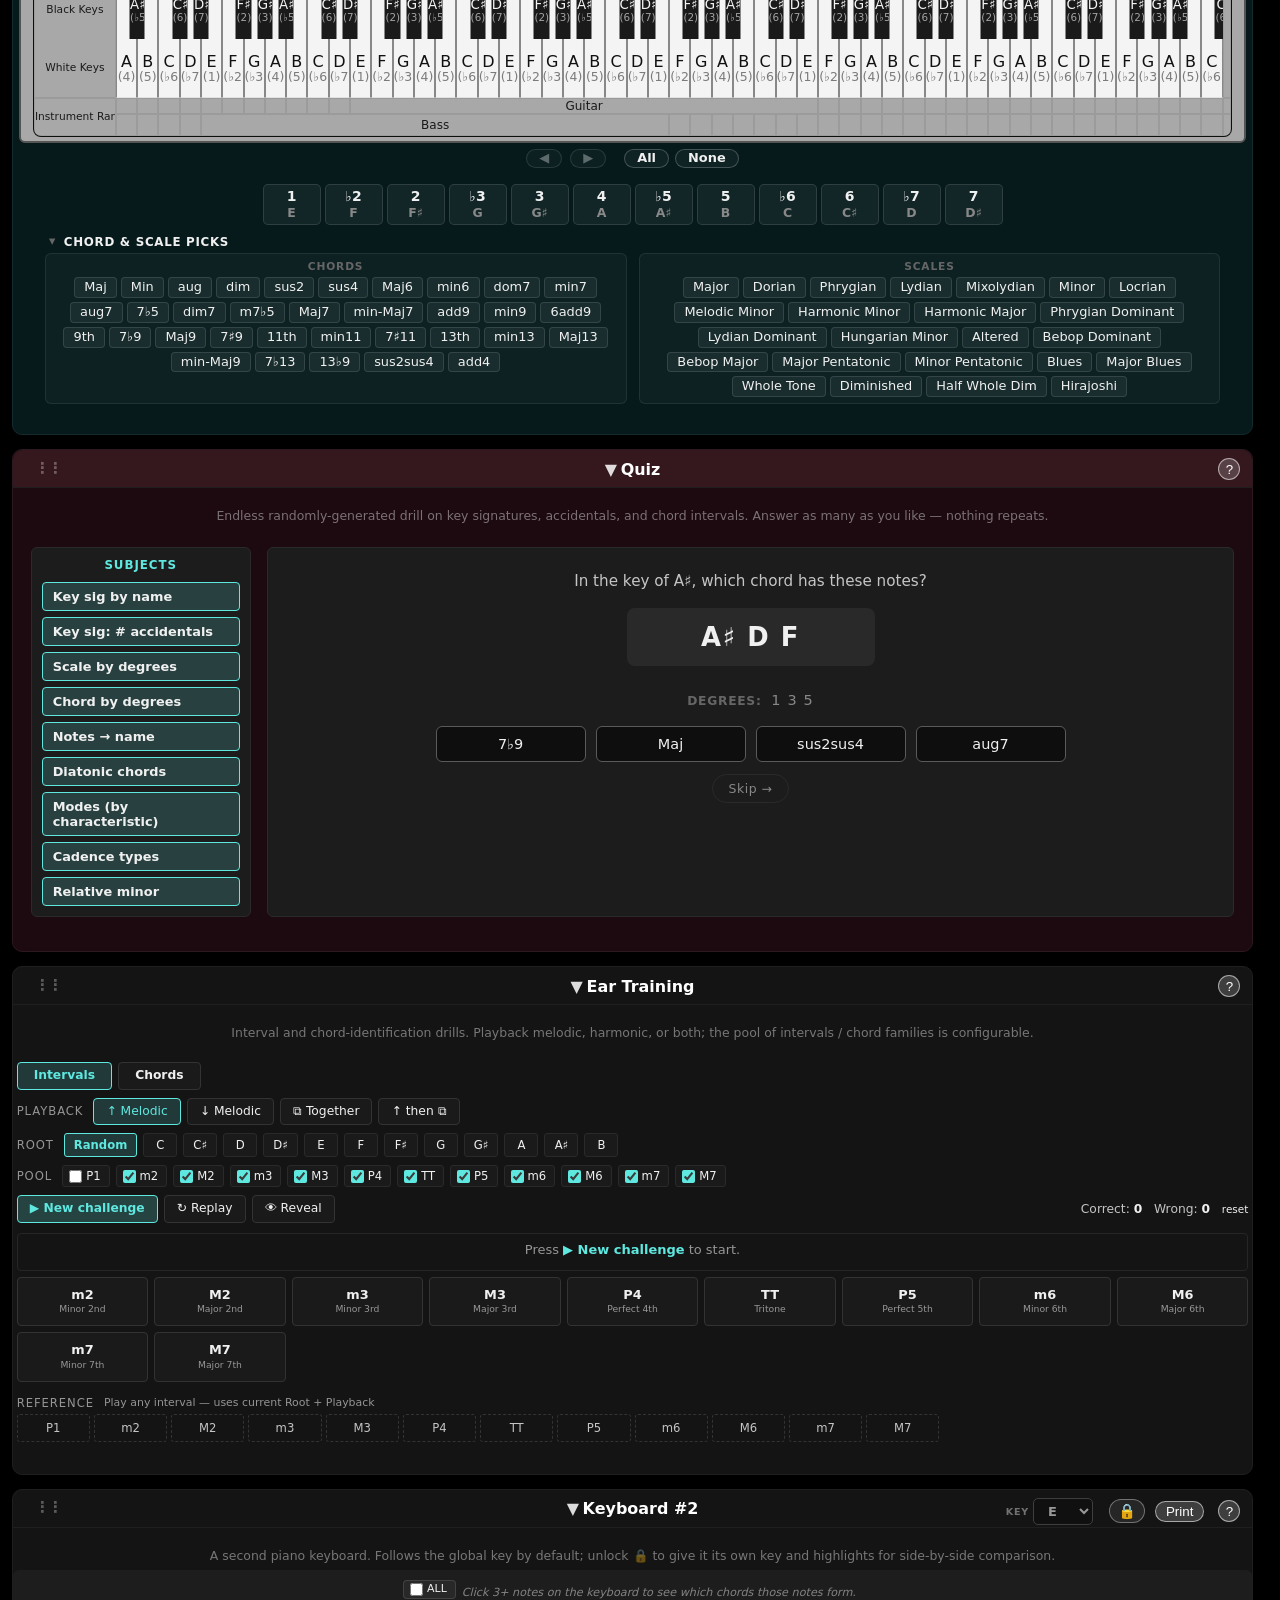
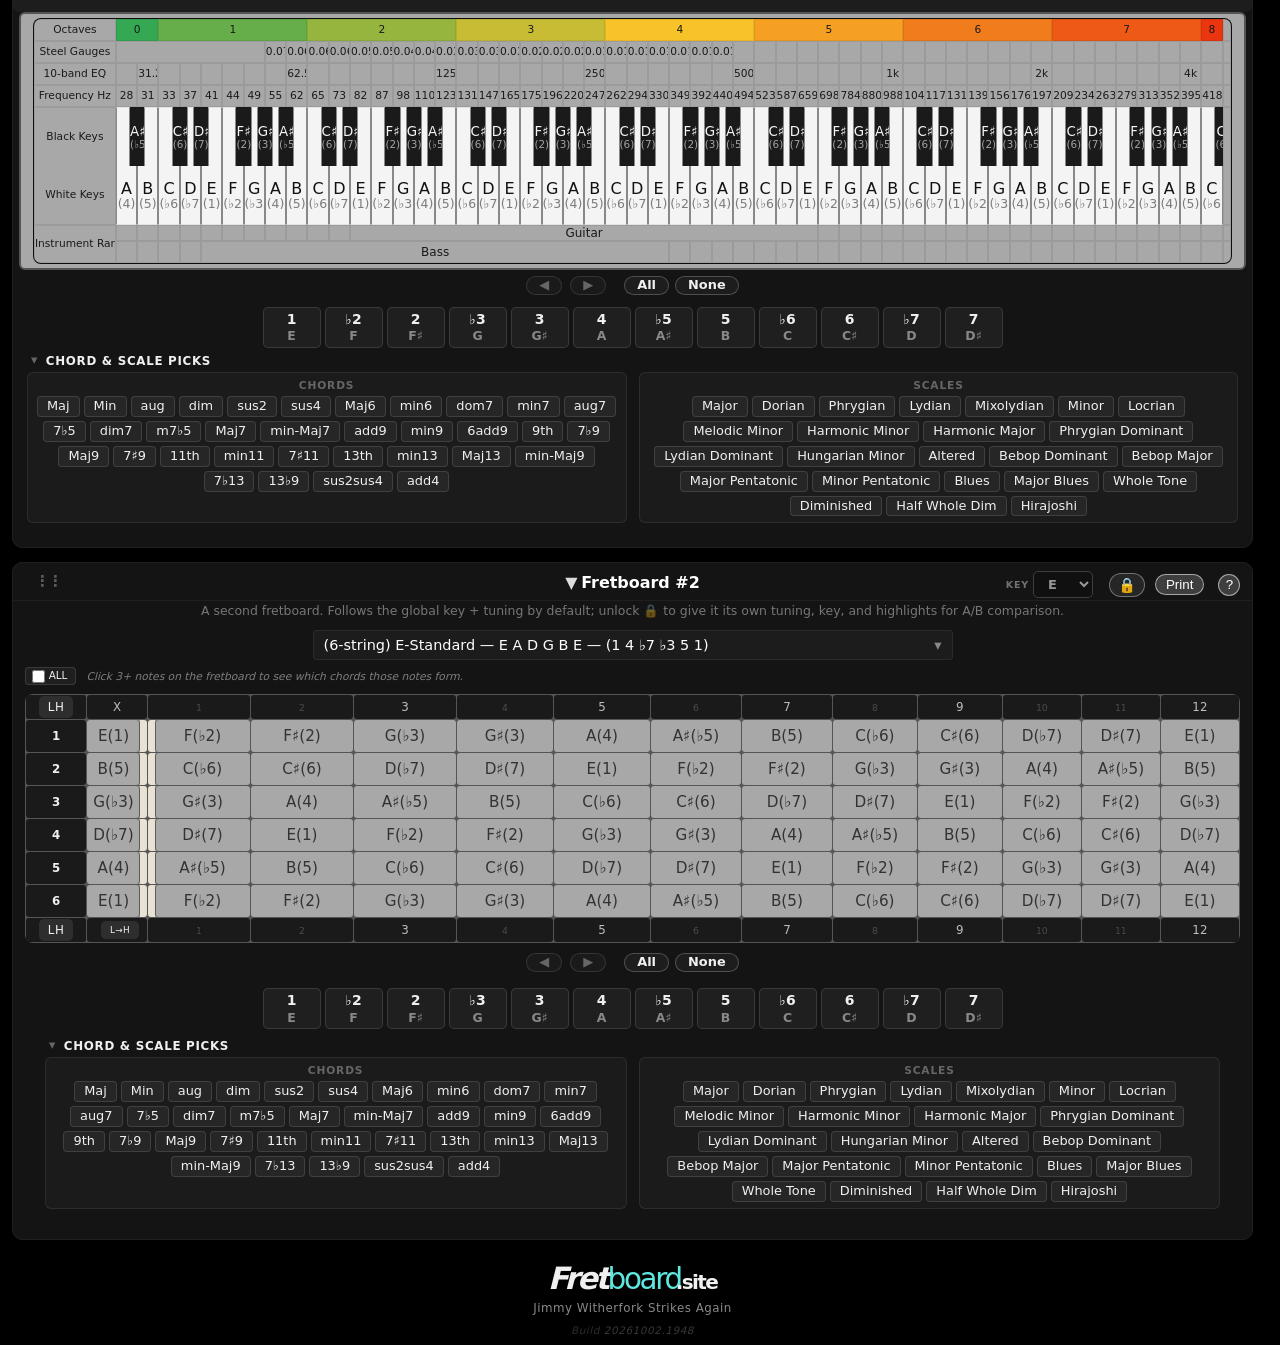
==== commit 330a9f97: "Hide section blurbs when Tips is unchecked Section lead paragraphs now follow the header Tips toggle" ====
--- a/index.html
+++ b/index.html
@@ -171,9 +171,9 @@
      with CSS parse instead of waiting for HTML parse completion. The
      visible fretboard SVG is painted by app.js, so this directly
      improves LCP. -->
-<link rel="preload" href="js/app.js?v=20261002.1301" as="script">
-<link rel="stylesheet" href="css/styles.css?v=20261002.1301">
-<link rel="stylesheet" href="css/tab.css?v=20261002.1301">
+<link rel="preload" href="js/app.js?v=20261002.1948" as="script">
+<link rel="stylesheet" href="css/styles.css?v=20261002.1948">
+<link rel="stylesheet" href="css/tab.css?v=20261002.1948">
 <!-- Tone.js — polyphonic sampler + synth + FX rack. Lazy-loaded on
      first user audio interaction by app.js (loadTone()), not at page
      load: Tone instantiates an AudioContext + a deprecated
@@ -181,15 +181,15 @@
      console with autoplay-policy and deprecation warnings before the
      user has done anything. If the CDN is unreachable when first
      needed, the app falls back to its built-in triangle synth. -->
-<script defer src="js/data.js?v=20261002.1301"></script>
-<script defer src="js/help_text.js?v=20261002.1301"></script>
-<script defer src="js/chord_lookup.js?v=20261002.1301"></script>
-<script defer src="js/sortable.js?v=20261002.1301"></script>
-<script defer src="js/app.js?v=20261002.1301"></script>
-<script defer src="js/chord_boxes.js?v=20261002.1301"></script>
-<script defer src="js/tab.js?v=20261002.1301"></script>
-<script defer src="js/features.js?v=20261002.1301"></script>
-<script defer src="js/sheetmusic.js?v=20261002.1301"></script>
+<script defer src="js/data.js?v=20261002.1948"></script>
+<script defer src="js/help_text.js?v=20261002.1948"></script>
+<script defer src="js/chord_lookup.js?v=20261002.1948"></script>
+<script defer src="js/sortable.js?v=20261002.1948"></script>
+<script defer src="js/app.js?v=20261002.1948"></script>
+<script defer src="js/chord_boxes.js?v=20261002.1948"></script>
+<script defer src="js/tab.js?v=20261002.1948"></script>
+<script defer src="js/features.js?v=20261002.1948"></script>
+<script defer src="js/sheetmusic.js?v=20261002.1948"></script>
 </head>
 <body>
 
@@ -415,7 +415,7 @@
   <div id="site_title"><a href="?" aria-label="Reset to Fretboard.site home view"><span class="slant" aria-hidden="true">Fret</span><span class="finder" aria-hidden="true">board</span><span class="pro" aria-hidden="true">.site</span></a></div>
   <a href="#" id="reset_section_order" style="display:none" title="Return every section to the original top-to-bottom order.">Reset section order</a>
   <a href="#" id="footer_witherfork">Jimmy Witherfork Strikes Again</a>
-  <div id="build_num">20261002.1301</div>
+  <div id="build_num">20261002.1948</div>
 </footer>
 
 </body>
--- a/css/styles.css
+++ b/css/styles.css
@@ -118,6 +118,9 @@
   text-align: center;
 }
 @media print { .section_lead { display: none !important; } }
+/* Tips unchecked in the header: drop the blurbs along with the tooltips.
+   Still in the DOM, so crawlers and the default (Tips on) view keep them. */
+body[data-tips="off"] .section_lead { display: none; }
 
 /*********************************************************************************************************************
                             FONT FAMILY
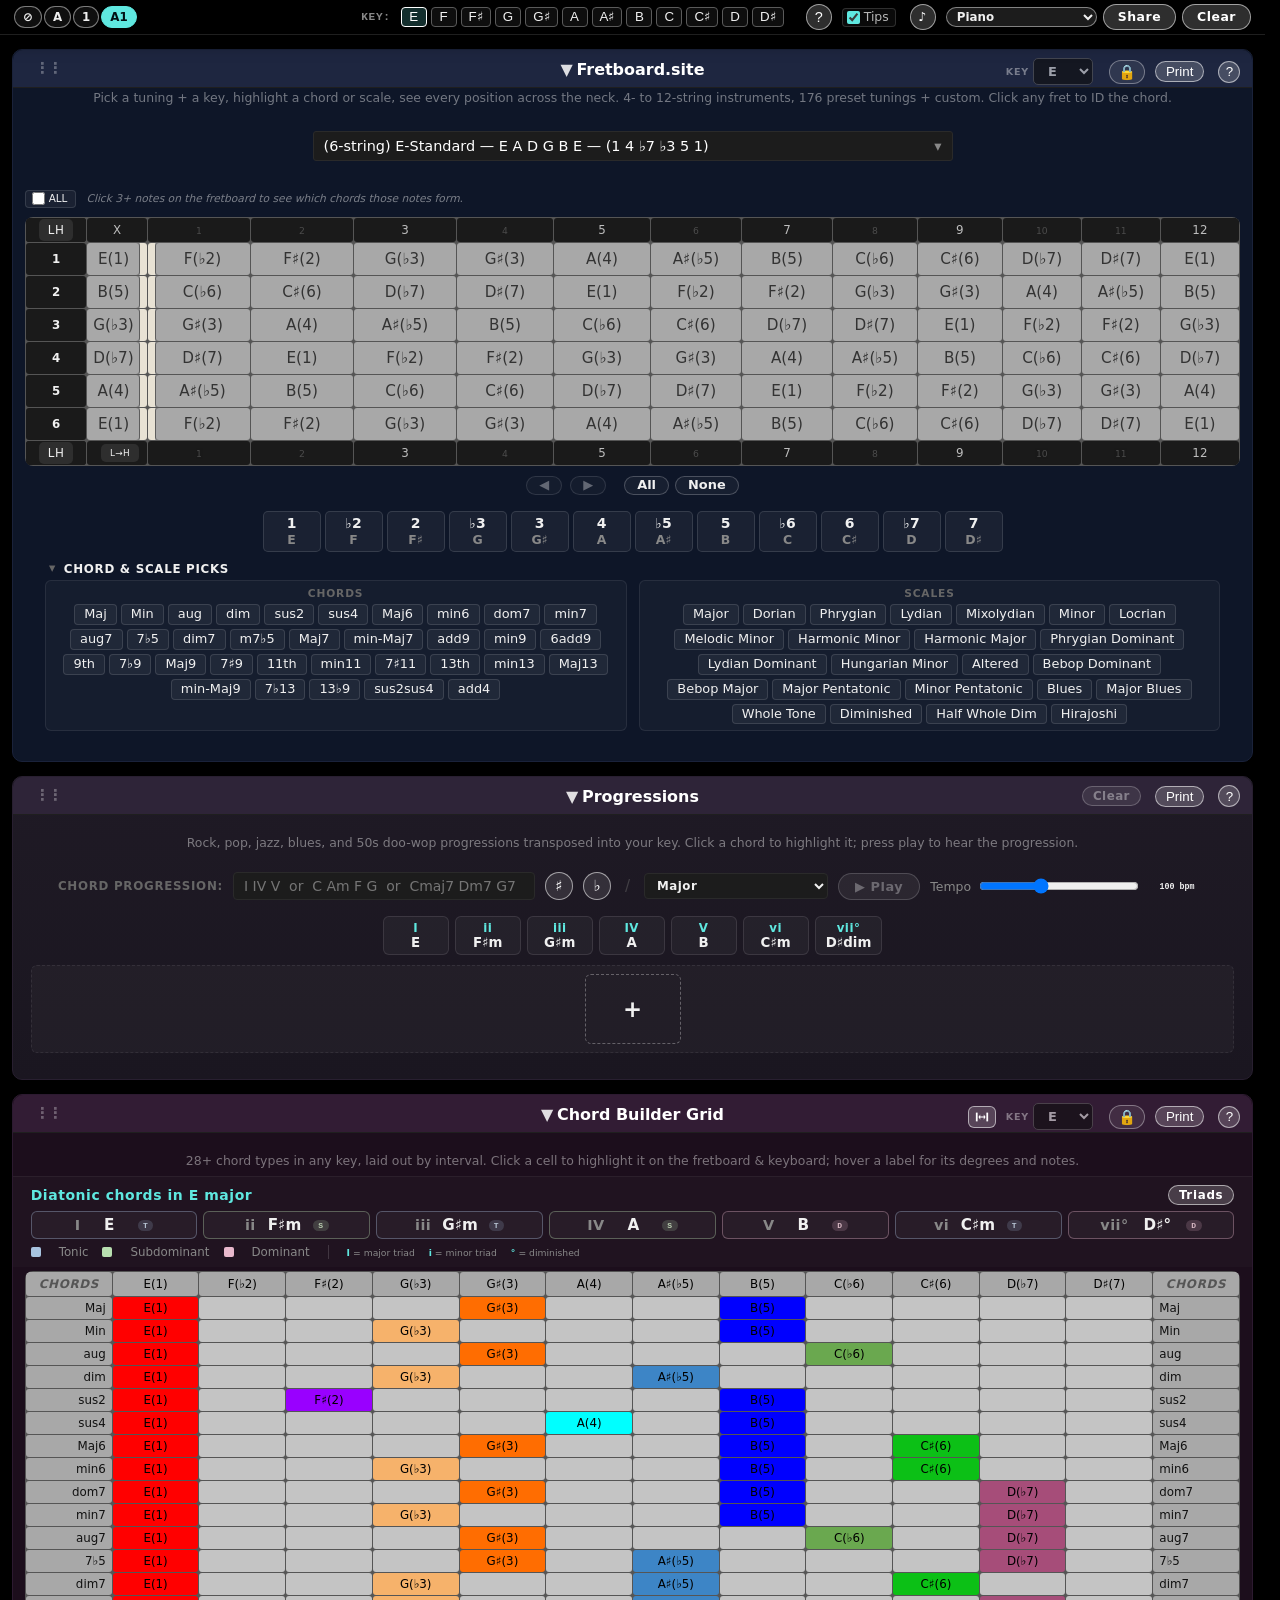
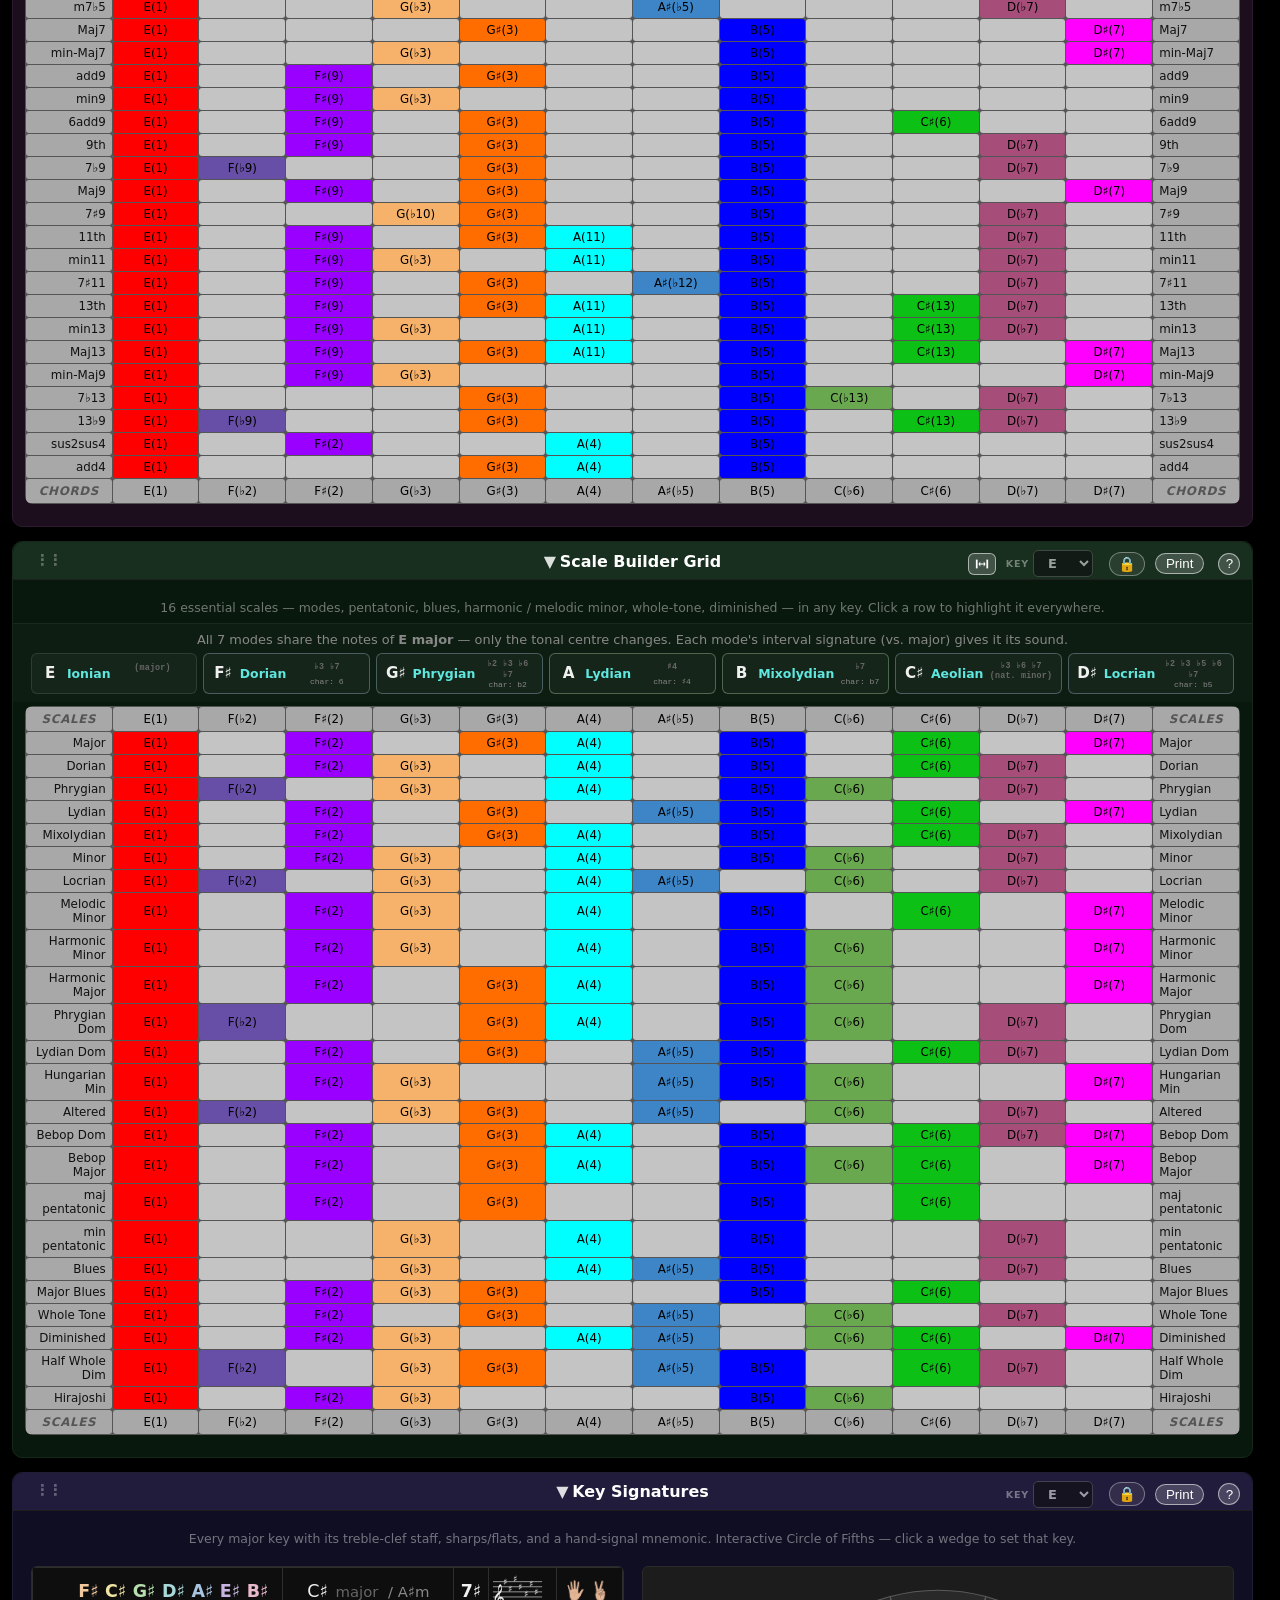
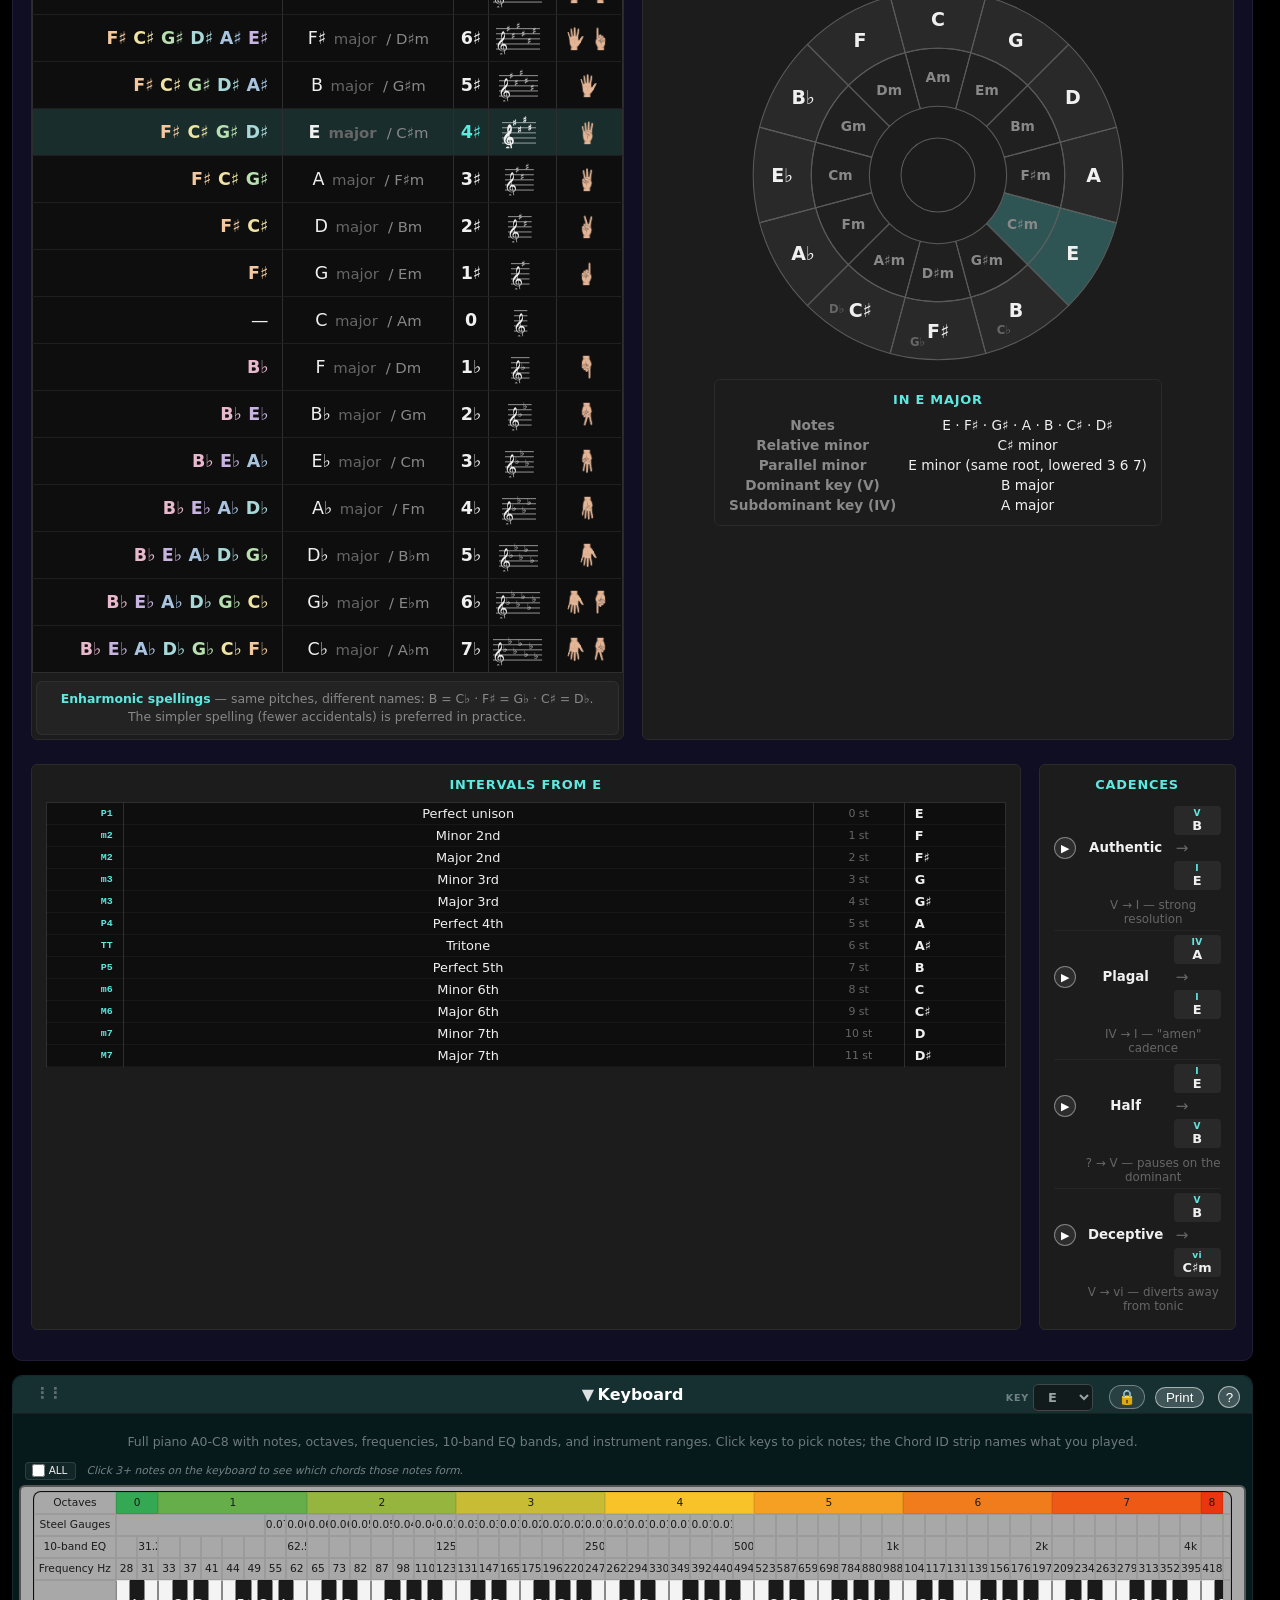
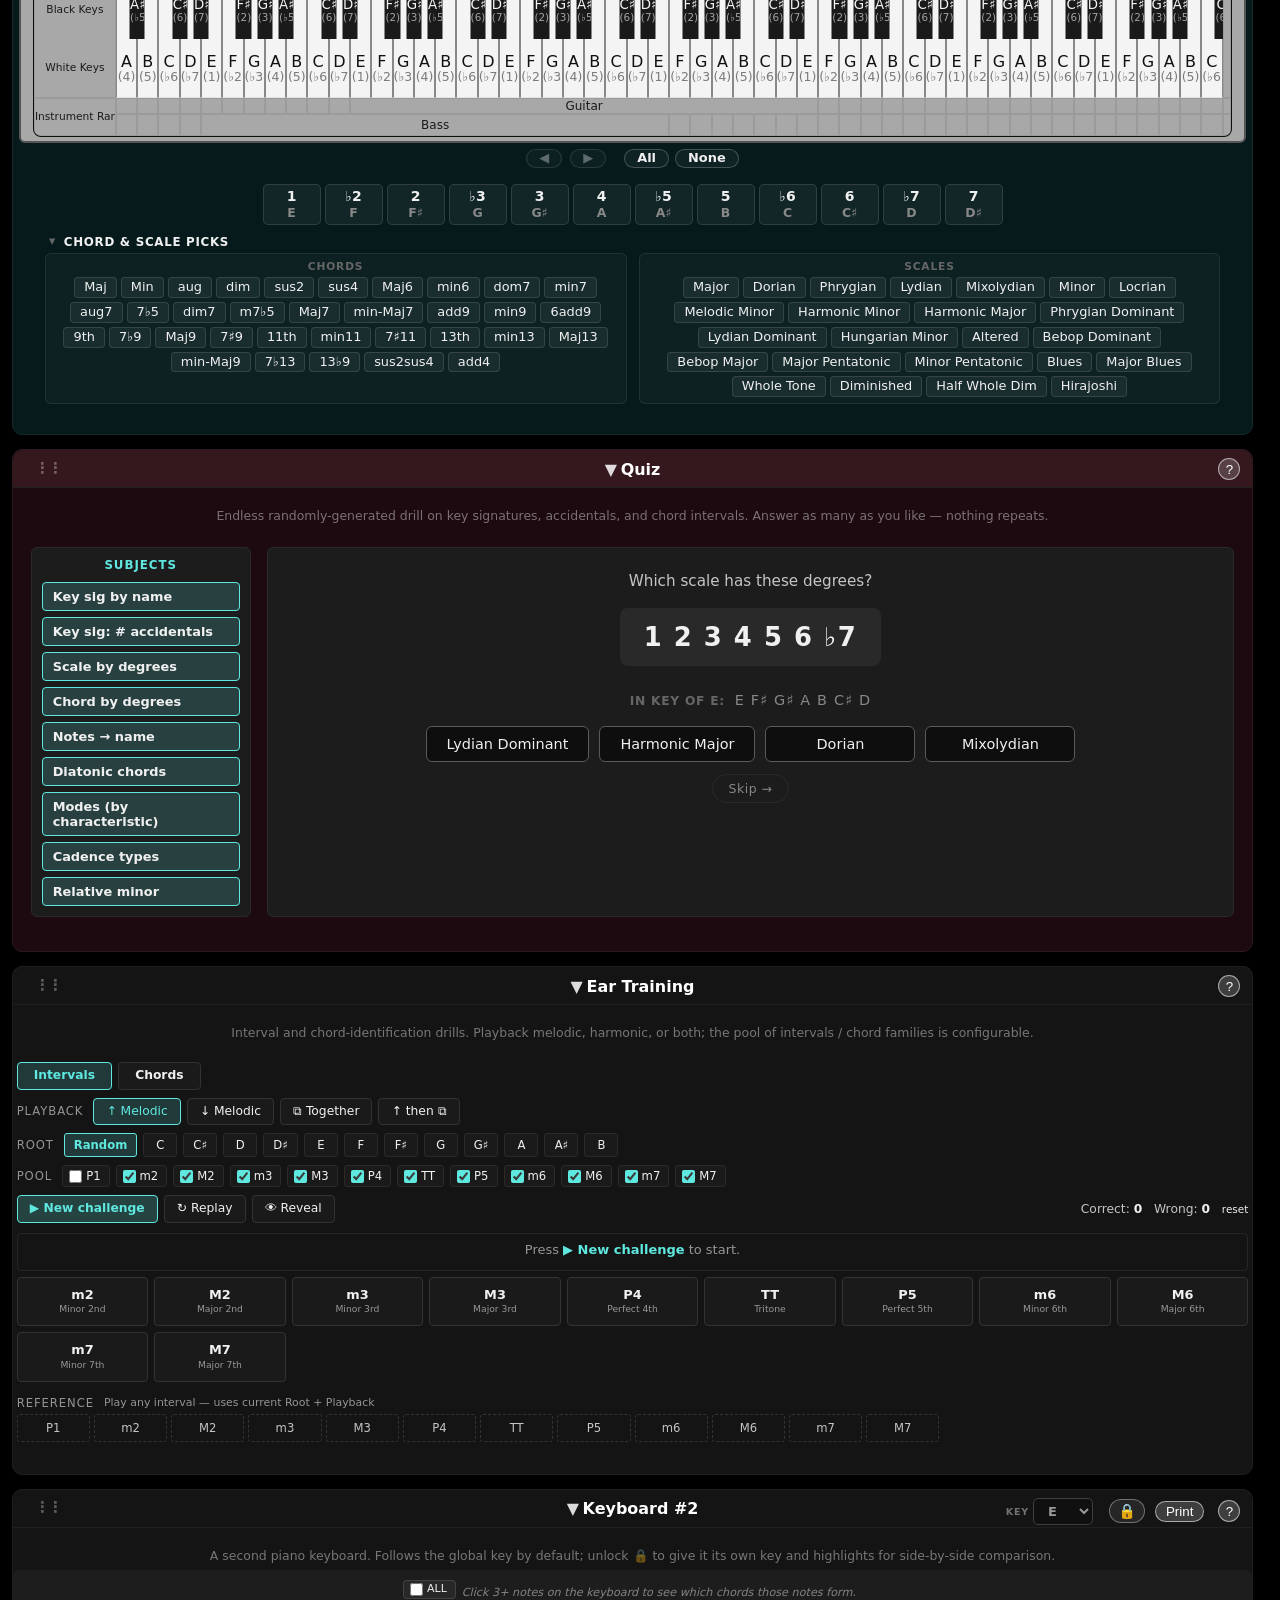
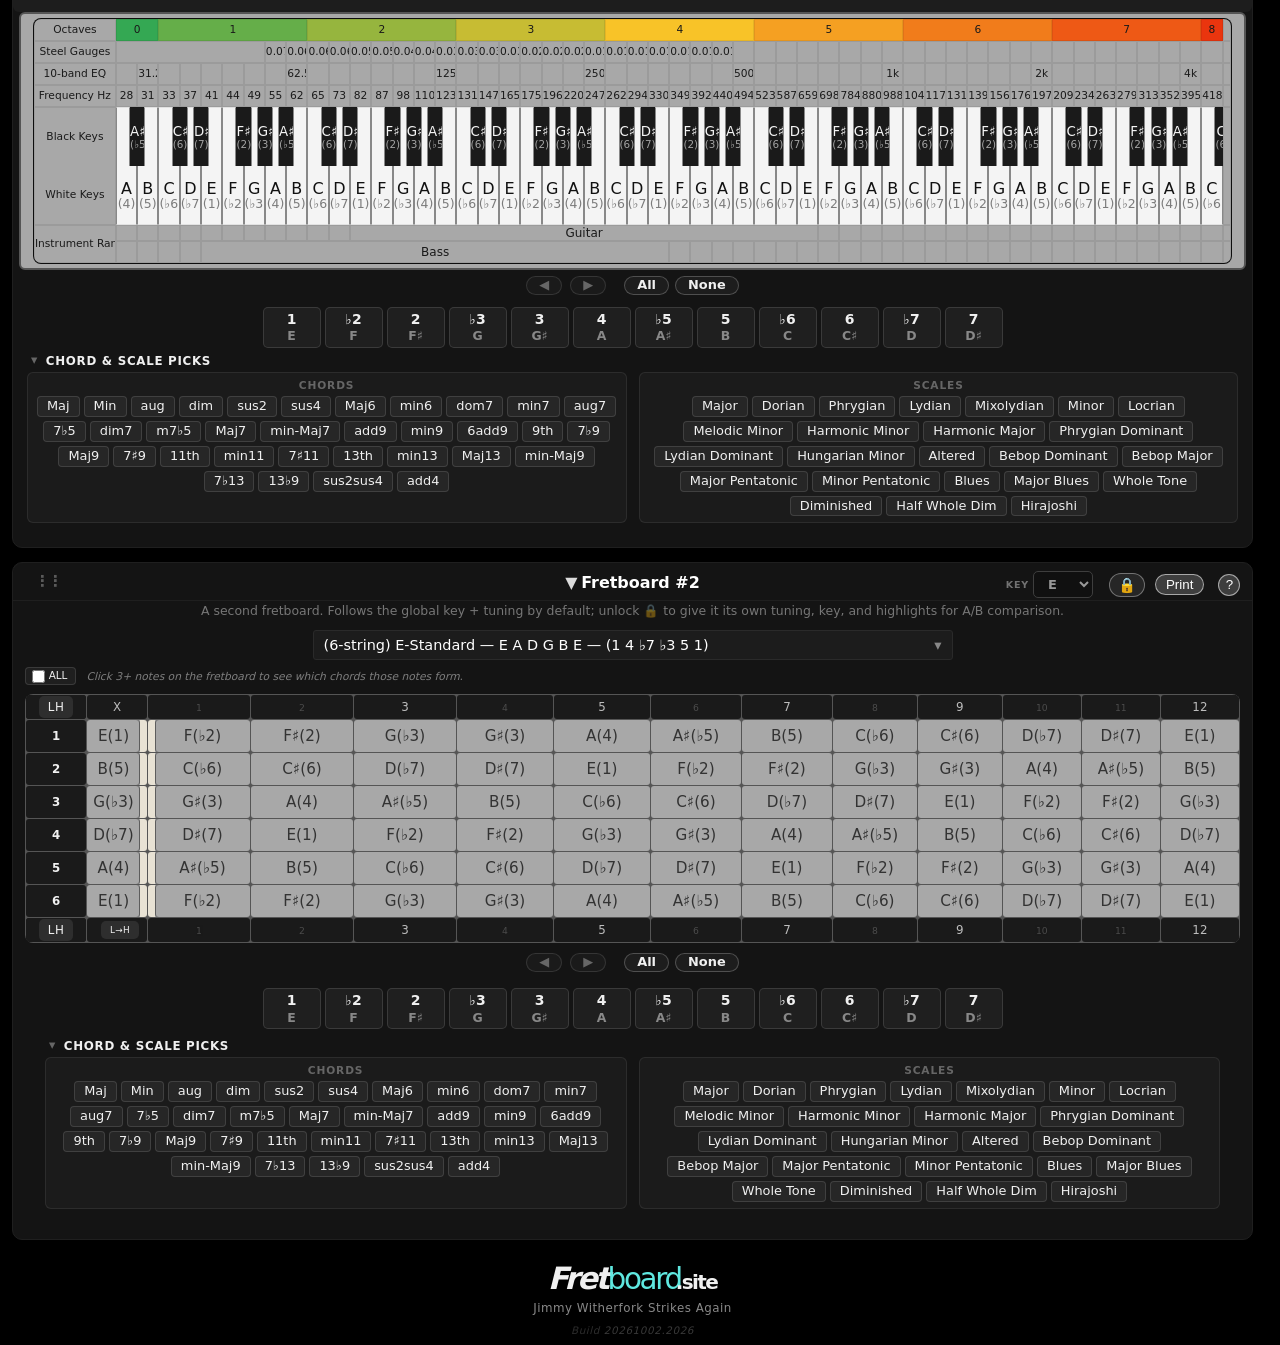
==== commit 89d43290: "Fix print formatting: frames, scroll bar, blurbs, dark panels The keyboard card (.ritz) printed with" ====
--- a/index.html
+++ b/index.html
@@ -171,9 +171,9 @@
      with CSS parse instead of waiting for HTML parse completion. The
      visible fretboard SVG is painted by app.js, so this directly
      improves LCP. -->
-<link rel="preload" href="js/app.js?v=20261002.1948" as="script">
-<link rel="stylesheet" href="css/styles.css?v=20261002.1948">
-<link rel="stylesheet" href="css/tab.css?v=20261002.1948">
+<link rel="preload" href="js/app.js?v=20261002.2026" as="script">
+<link rel="stylesheet" href="css/styles.css?v=20261002.2026">
+<link rel="stylesheet" href="css/tab.css?v=20261002.2026">
 <!-- Tone.js — polyphonic sampler + synth + FX rack. Lazy-loaded on
      first user audio interaction by app.js (loadTone()), not at page
      load: Tone instantiates an AudioContext + a deprecated
@@ -181,15 +181,15 @@
      console with autoplay-policy and deprecation warnings before the
      user has done anything. If the CDN is unreachable when first
      needed, the app falls back to its built-in triangle synth. -->
-<script defer src="js/data.js?v=20261002.1948"></script>
-<script defer src="js/help_text.js?v=20261002.1948"></script>
-<script defer src="js/chord_lookup.js?v=20261002.1948"></script>
-<script defer src="js/sortable.js?v=20261002.1948"></script>
-<script defer src="js/app.js?v=20261002.1948"></script>
-<script defer src="js/chord_boxes.js?v=20261002.1948"></script>
-<script defer src="js/tab.js?v=20261002.1948"></script>
-<script defer src="js/features.js?v=20261002.1948"></script>
-<script defer src="js/sheetmusic.js?v=20261002.1948"></script>
+<script defer src="js/data.js?v=20261002.2026"></script>
+<script defer src="js/help_text.js?v=20261002.2026"></script>
+<script defer src="js/chord_lookup.js?v=20261002.2026"></script>
+<script defer src="js/sortable.js?v=20261002.2026"></script>
+<script defer src="js/app.js?v=20261002.2026"></script>
+<script defer src="js/chord_boxes.js?v=20261002.2026"></script>
+<script defer src="js/tab.js?v=20261002.2026"></script>
+<script defer src="js/features.js?v=20261002.2026"></script>
+<script defer src="js/sheetmusic.js?v=20261002.2026"></script>
 </head>
 <body>
 
@@ -415,7 +415,7 @@
   <div id="site_title"><a href="?" aria-label="Reset to Fretboard.site home view"><span class="slant" aria-hidden="true">Fret</span><span class="finder" aria-hidden="true">board</span><span class="pro" aria-hidden="true">.site</span></a></div>
   <a href="#" id="reset_section_order" style="display:none" title="Return every section to the original top-to-bottom order.">Reset section order</a>
   <a href="#" id="footer_witherfork">Jimmy Witherfork Strikes Again</a>
-  <div id="build_num">20261002.1948</div>
+  <div id="build_num">20261002.2026</div>
 </footer>
 
 </body>
--- a/css/styles.css
+++ b/css/styles.css
@@ -417,13 +417,26 @@
        chrome, fits inside a landscape A4 page height. */
     body[data-print="section_3"] #chord_grid        {  font-size:0.55em; width:100% !important;
                                                        border-radius:0 !important;
+                                                       background-color:#fff !important;
                                                        border-spacing: 0 !important;                                  }
+    /* The screen grout (dark table bg) bleeds through the cells' rounded
+       corners as dark diamonds on paper — square the cells off in print. */
+    body[data-print] #chord_grid td, body[data-print] #scale_grid td
+                                                    {  border-radius:0 !important;                                    }
     body[data-print="section_3"] #chord_grid tr     {  height: 12px !important;                                       }
     body[data-print="section_3"] #chord_grid td     {  padding:0 1px !important; line-height: 1.05 !important;        }
     body[data-print="section_3"] .cg_chord_label    {  width:60px !important;                                         }
     body[data-print="section_3"] .cg_corner_label   {  font-size: 0.85em !important;                                  }
 
-    /* ===== Section 4: Keyboard ===== */
+    /* ===== Section 4: Keyboard =====
+       The on-screen card is a rounded, bordered scroll container
+       (overflow-x:auto) because the table is wider than the screen. On
+       paper that shows as a frame plus a scroll bar and clips the right
+       end, so drop the frame, make the overflow visible, and shrink the
+       whole card slightly (zoom) so the 88 keys fit the page width. */
+    body[data-print] .ritz                          {  border:0 !important; border-radius:0 !important;
+                                                       overflow:visible !important; background:none !important;
+                                                       margin:0 !important; padding:0 !important; zoom:0.88;          }
     body[data-print="section_4"] #keyboard          {  font-size:0.5em; width:100% !important;
                                                        border-radius:0 !important;                                    }
     body[data-print="section_4"] #keyboard td       {  padding:0 !important;                                          }
@@ -439,6 +452,7 @@
        16 scales × ~16px row = ~256px, fits one landscape page easily. */
     body[data-print="section_6"] #scale_grid        {  font-size:0.8em; width:100% !important;
                                                        border-radius:0 !important;
+                                                       background-color:#fff !important;
                                                        border-spacing: 0 !important;                                  }
     body[data-print="section_6"] #scale_grid tr     {  height: 16px !important;                                       }
     body[data-print="section_6"] #scale_grid td     {  padding:1px 2px !important; line-height: 1.1 !important;       }
@@ -449,7 +463,8 @@
        both panels fit on a single landscape page without the second
        page wrapping. */
     body[data-print="section_9"] .ks_grid           {  gap: 8px !important;                                            }
-    body[data-print="section_9"] .ks_panel          {  background: none !important; border: 1px solid #888 !important;
+    body[data-print="section_9"] .ks_panel          {  background: none !important; border: 0 !important;
+                                                       border-radius: 0 !important;
                                                        break-inside: avoid; page-break-inside: avoid;                   }
     body[data-print="section_9"] .ks_panel_title    {  background: none !important; padding: 4px 8px !important;
                                                        font-size: 0.85em !important;                                    }
@@ -462,7 +477,10 @@
     body[data-print="section_9"] .ks_table .ks_sig_count   {  width: 18px !important; padding-left: 4px !important;     }
     body[data-print="section_9"] .ks_table .ks_sig_staff   {  width: 36px !important;                                   }
     body[data-print="section_9"] .ks_table .ks_sig_hand    {  width: 30px !important; padding-right: 4px !important;    }
-    body[data-print="section_9"] .ks_staff          {  transform: scale(0.6) !important;                                }
+    /* zoom (not transform) so the staff's layout height shrinks too —
+       with transform the 38px box stayed, 15 rows overflowed the page and
+       the whole panel jumped to page 2 behind a blank first page. */
+    body[data-print="section_9"] .ks_staff          {  transform: none !important; zoom: 0.66;                          }
     body[data-print="section_9"] .ks_hand           {  width: 14px !important; height: 14px !important;
                                                        background-size: 70px 14px !important;                           }
     body[data-print="section_9"] .ks_hand_1         {  background-position:    0 0 !important;                           }
@@ -497,18 +515,18 @@
        the chord grid + diatonic chart fit on one landscape page. */
     body[data-print="section_3"] #section_11        {  display: none !important;                                        }
     body[data-print="section_3"] .dia_chart         {  padding: 4px 12px !important; background: none !important;
-                                                       border-top: 1px solid #888 !important;                            }
+                                                       border: 0 !important;                                             }
     body[data-print="section_3"] .dia_head          {  margin-bottom: 4px !important;                                  }
     body[data-print="section_3"] .dia_row           {  gap: 4px !important; margin-bottom: 4px !important;             }
     body[data-print="section_3"] .dia_cell          {  padding: 4px 2px !important;
-                                                       background: none !important; border-color: #aaa !important;     }
+                                                       background: none !important; border-color: transparent !important; }
 
     /* Section 6 scale grid: keep modes visible but compact. */
     body[data-print="section_6"] .modes_panel       {  padding: 4px 12px !important; background: none !important;
-                                                       border-top: 1px solid #888 !important;                            }
+                                                       border: 0 !important;                                             }
     body[data-print="section_6"] .modes_grid        {  gap: 4px !important;                                             }
     body[data-print="section_6"] .mode_cell         {  padding: 4px 2px !important;
-                                                       background: none !important; border-color: #aaa !important;     }
+                                                       background: none !important; border-color: transparent !important; }
 
     /* Section 9 key signatures: hide the new key-extras (intervals +
        contains + cadences) so the staff table and Circle of Fifths
@@ -516,6 +534,7 @@
     body[data-print="section_9"] #key_extras_root   {  display: none !important;                                        }
 
     /* Hide all-section nav cruft on every print. */
+    body[data-print] .section_lead,
     body[data-print] #seo_lede,
     body[data-print] #auth_widget,
     body[data-print] #mobile_hint,
@@ -1963,7 +1982,8 @@
     .hl_pill                               { background: none !important; border: none !important;                  }
     /* Force the fretboard contents to print whether or not the section is open */
     details#section_2 > *                  { display: block !important;                                              }
-    details#section_2 > summary            { display: none !important;                                               }
+    details#section_2 > summary,
+    details#section_2 > .section_lead      { display: none !important;                                               }
 }
 
 /* ============================================================
@@ -2978,3 +2998,33 @@
 @media print {
   #section_13, #section_14                  { display: none !important;                                                }
 }
+
+/* ---------- Print cleanup (per-section prints) ----------
+   The screen theme is light-on-dark; these keep paper output readable and
+   free of decorative frames. Scoped to body[data-print] so they only apply
+   when a section's own Print button was used. */
+@media print {
+  /* Diatonic / modes chips use pale text meant for a dark card. */
+  body[data-print] .dia_chart, body[data-print] .dia_chart *,
+  body[data-print] .modes_panel, body[data-print] .modes_panel *
+                                            { color: #222 !important;                                                  }
+
+  /* Key signatures: the table and the Circle of Fifths card are dark UI.
+     Invert them for paper (hue-rotate keeps the colour coding), and
+     re-invert the hand-signal sprites so they stay natural. */
+  body[data-print="section_9"] .ks_table,
+  body[data-print="section_9"] .ks_side     { filter: invert(1) hue-rotate(180deg);
+                                              border: 0 !important; border-radius: 0 !important;                       }
+  body[data-print="section_9"] .ks_hand     { filter: invert(1) hue-rotate(180deg);                                    }
+
+  /* Keyboard table: its dark screen background peeks out as an outline. */
+  body[data-print] .ritz .waffle            { background-color: #fff !important; border: 0 !important;                  }
+  body[data-print="section_9"] .ks_side     { background: none !important;                                             }
+
+  /* Progressions: the nested section carries its own dark gradient (an ID
+     rule) and the custom-layout bars have no print styling of their own. */
+  body[data-print="section_11"] #section_11 { background: none !important; border: 0 !important;
+                                              box-shadow: none !important;                                             }
+  body[data-print="section_11"] .prog_bar   { background: #fff !important; color: #000 !important;
+                                              border: 1px solid #000 !important; border-radius: 4px !important;        }
+}
